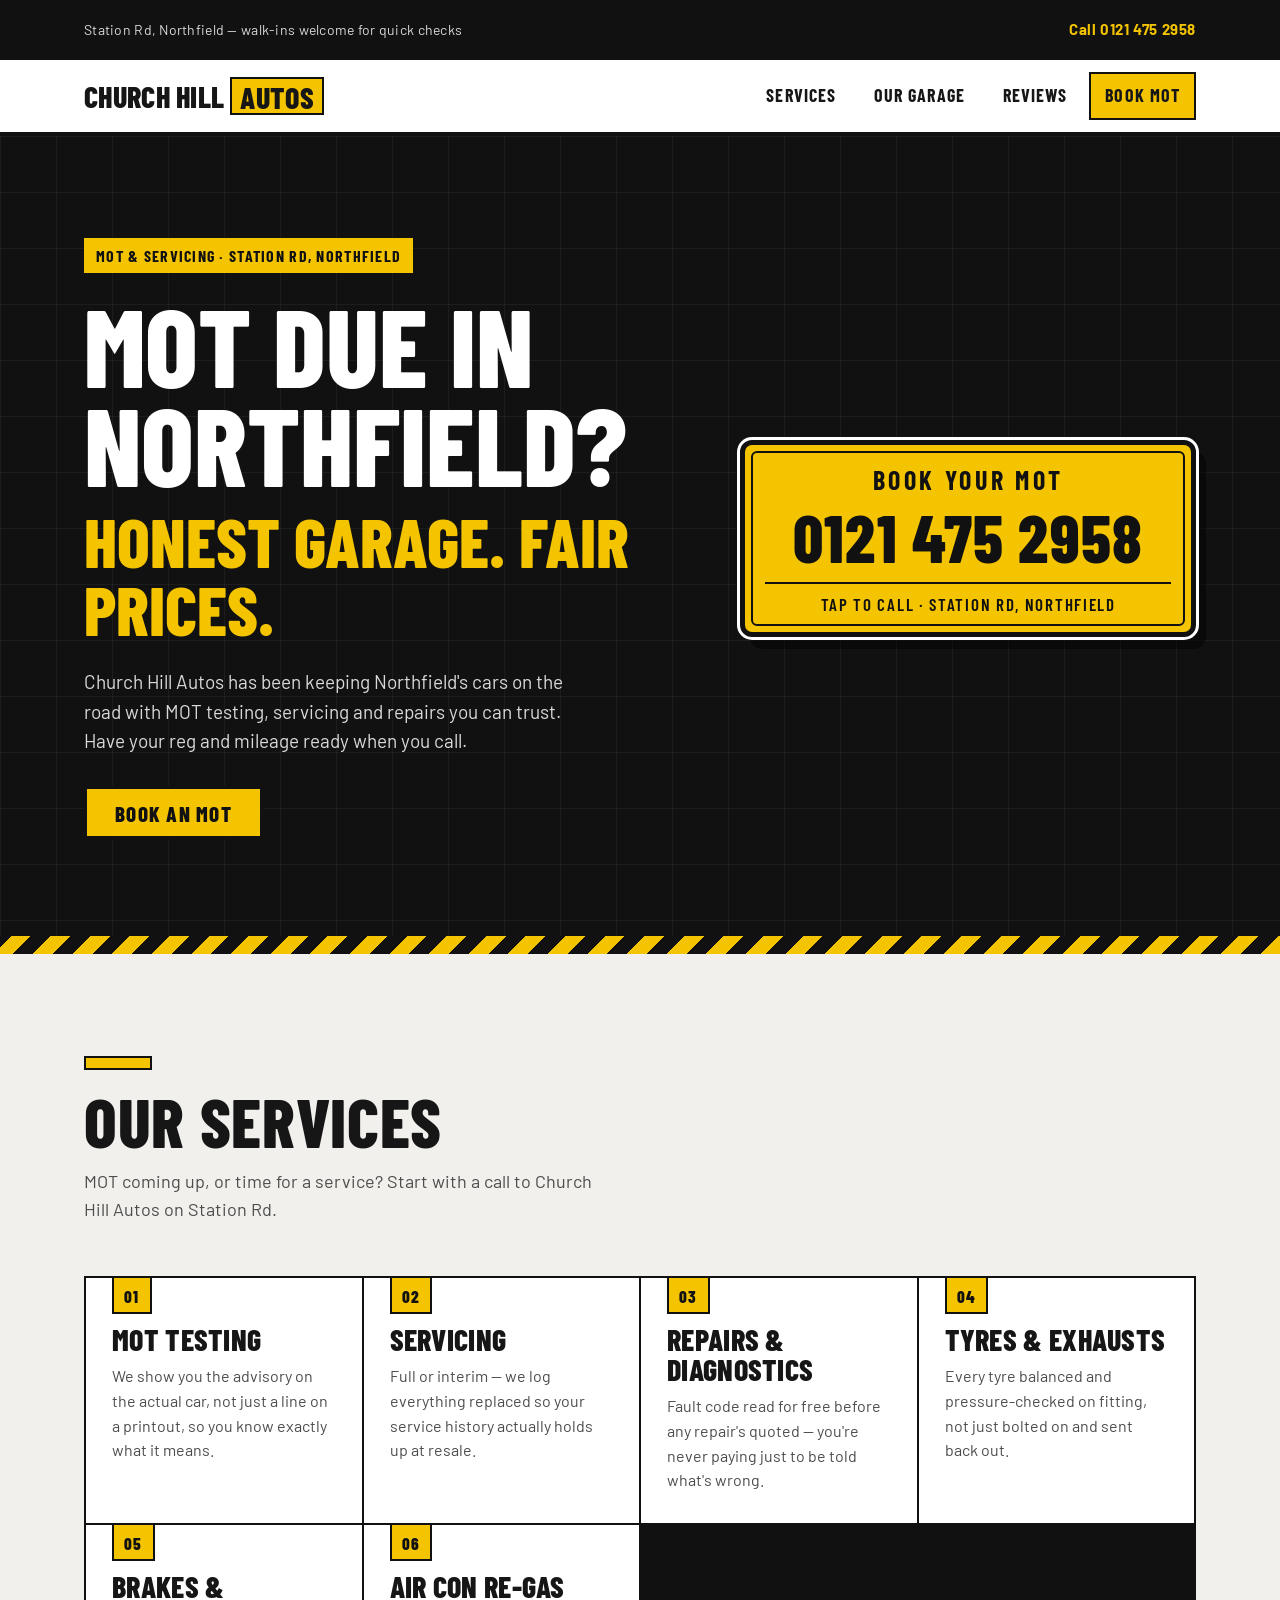
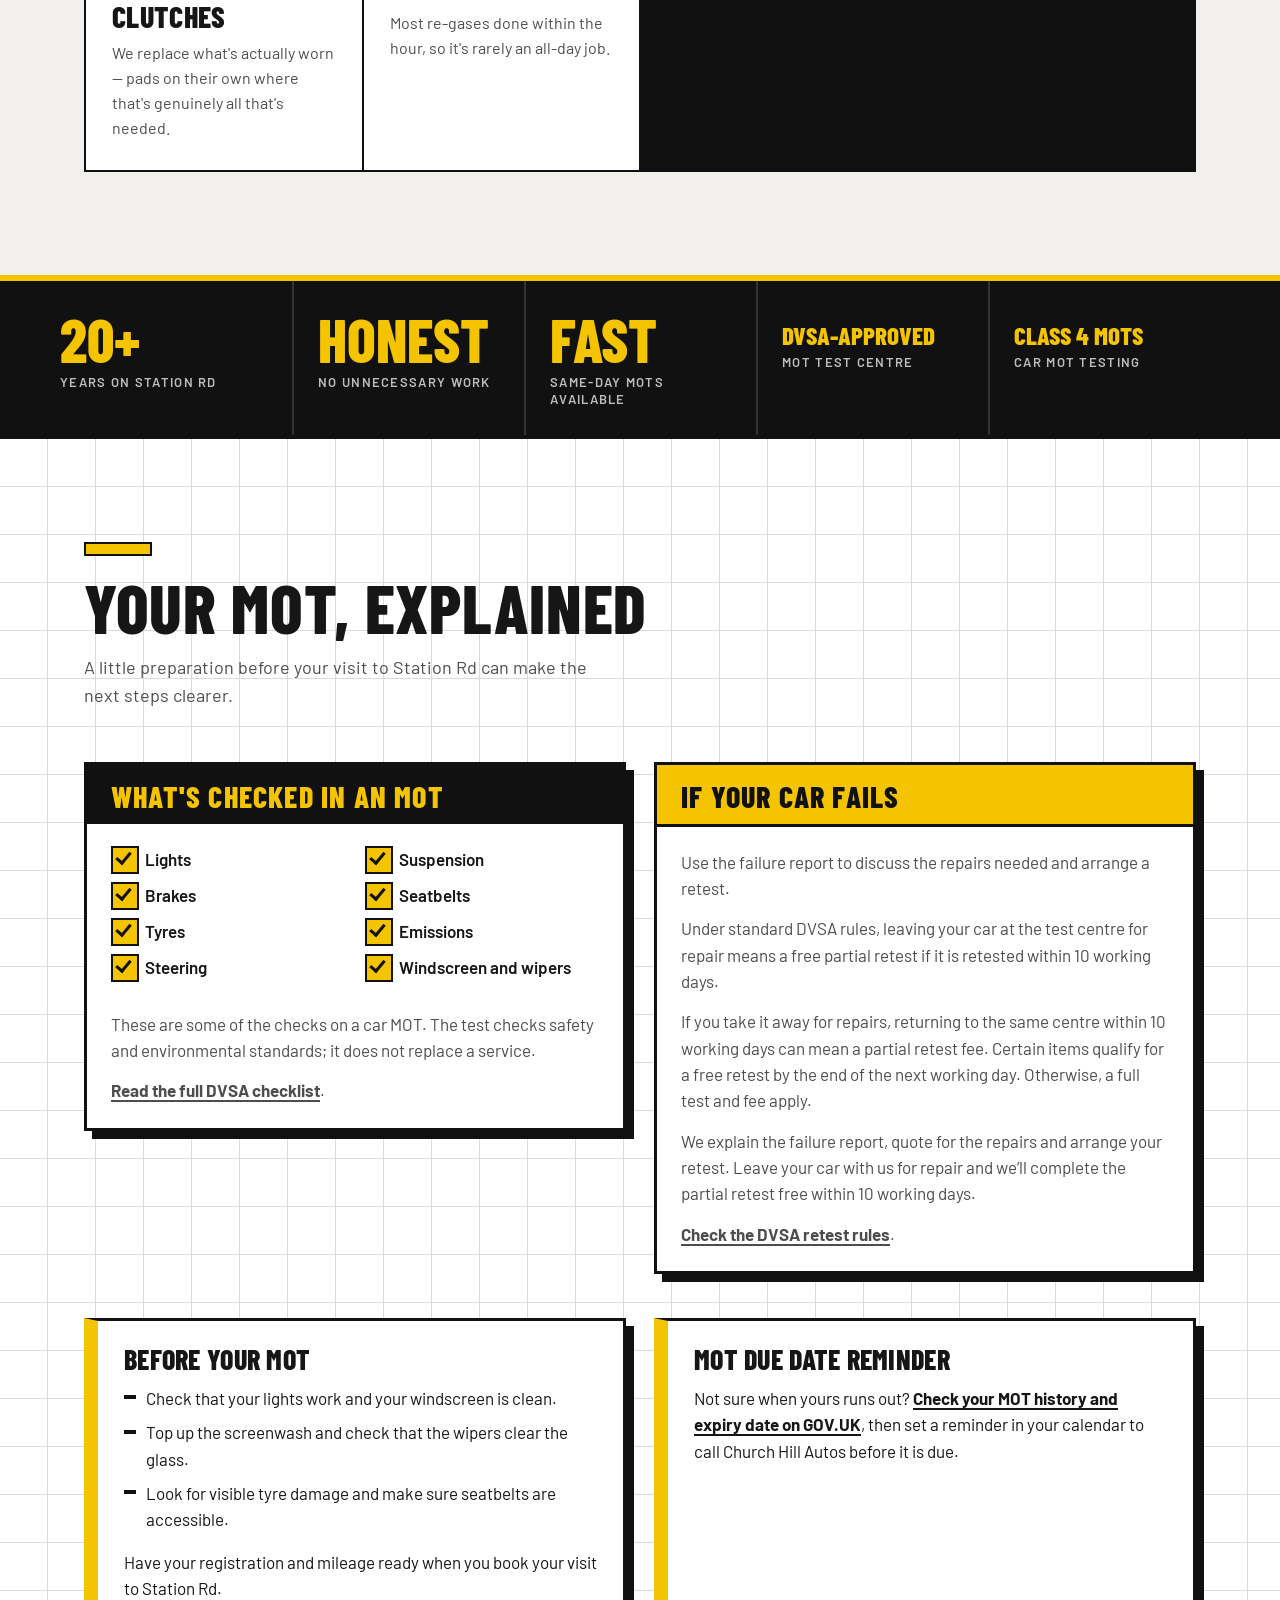
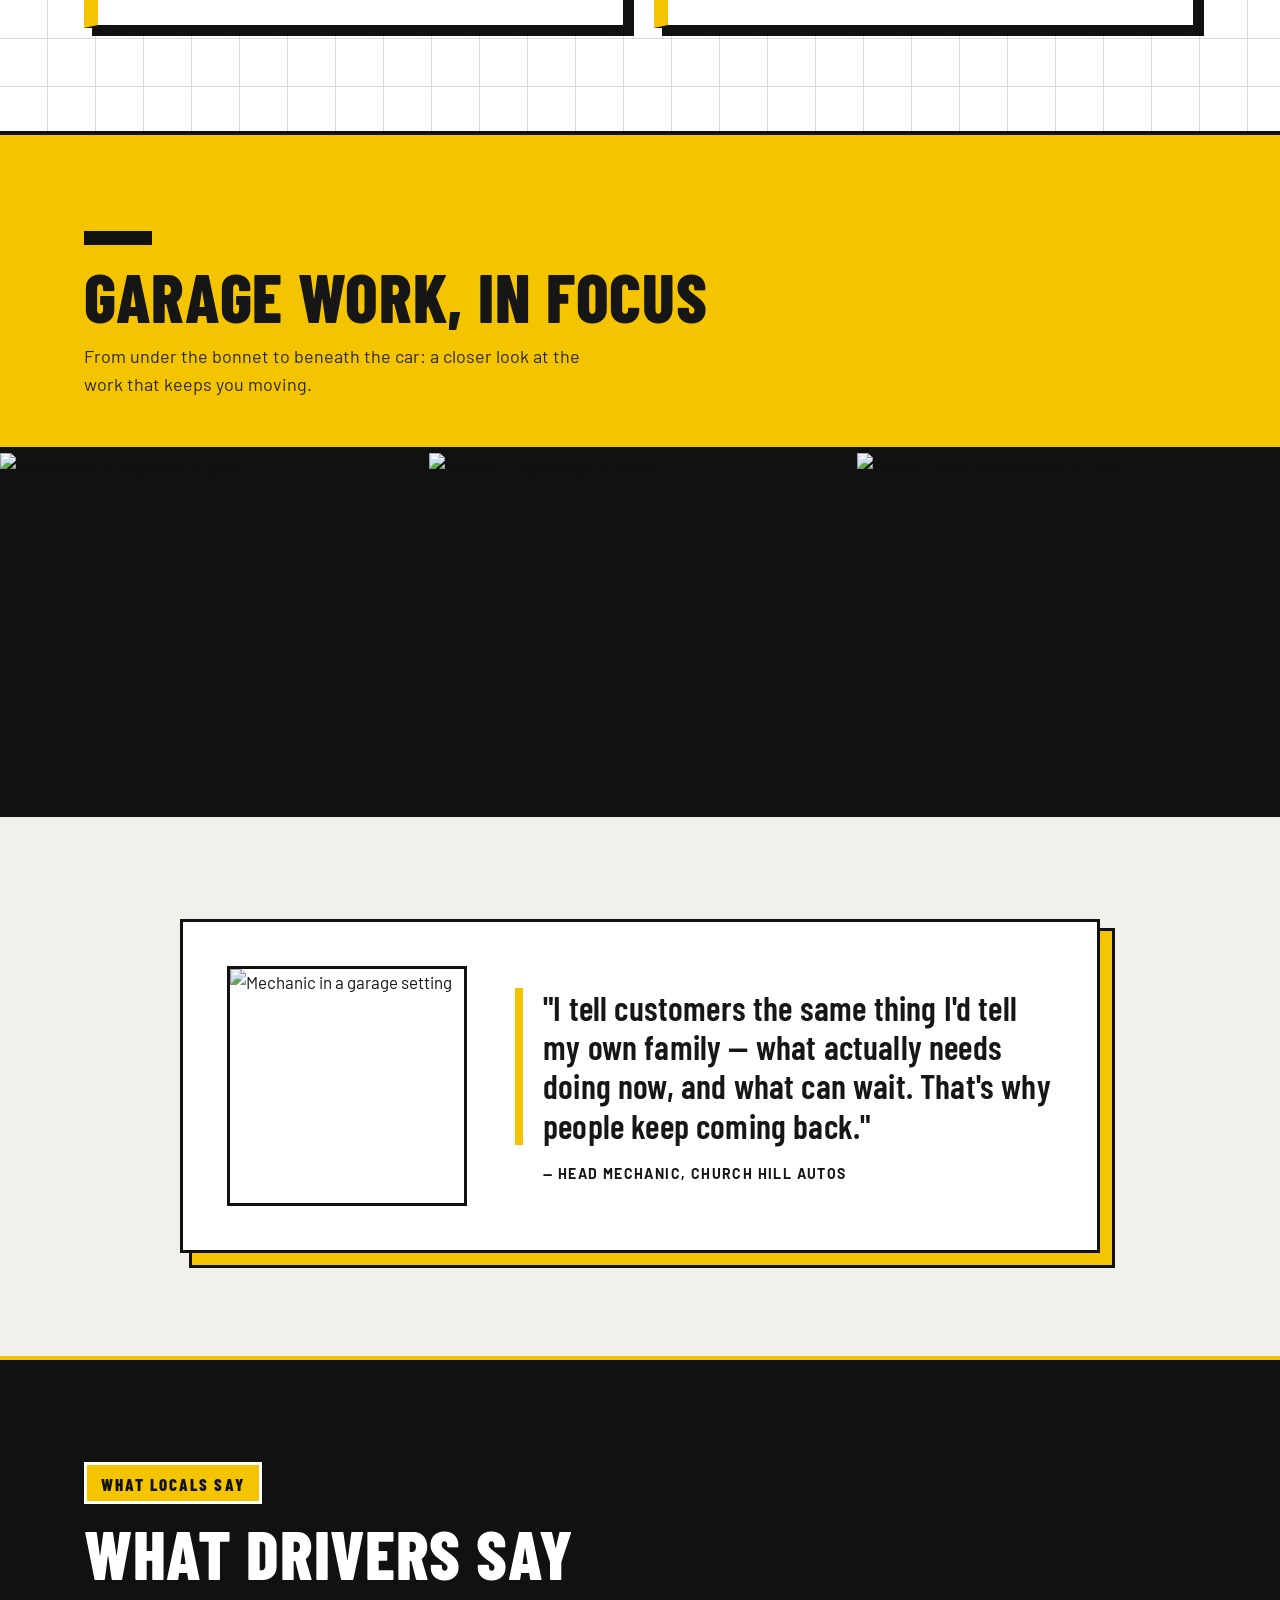
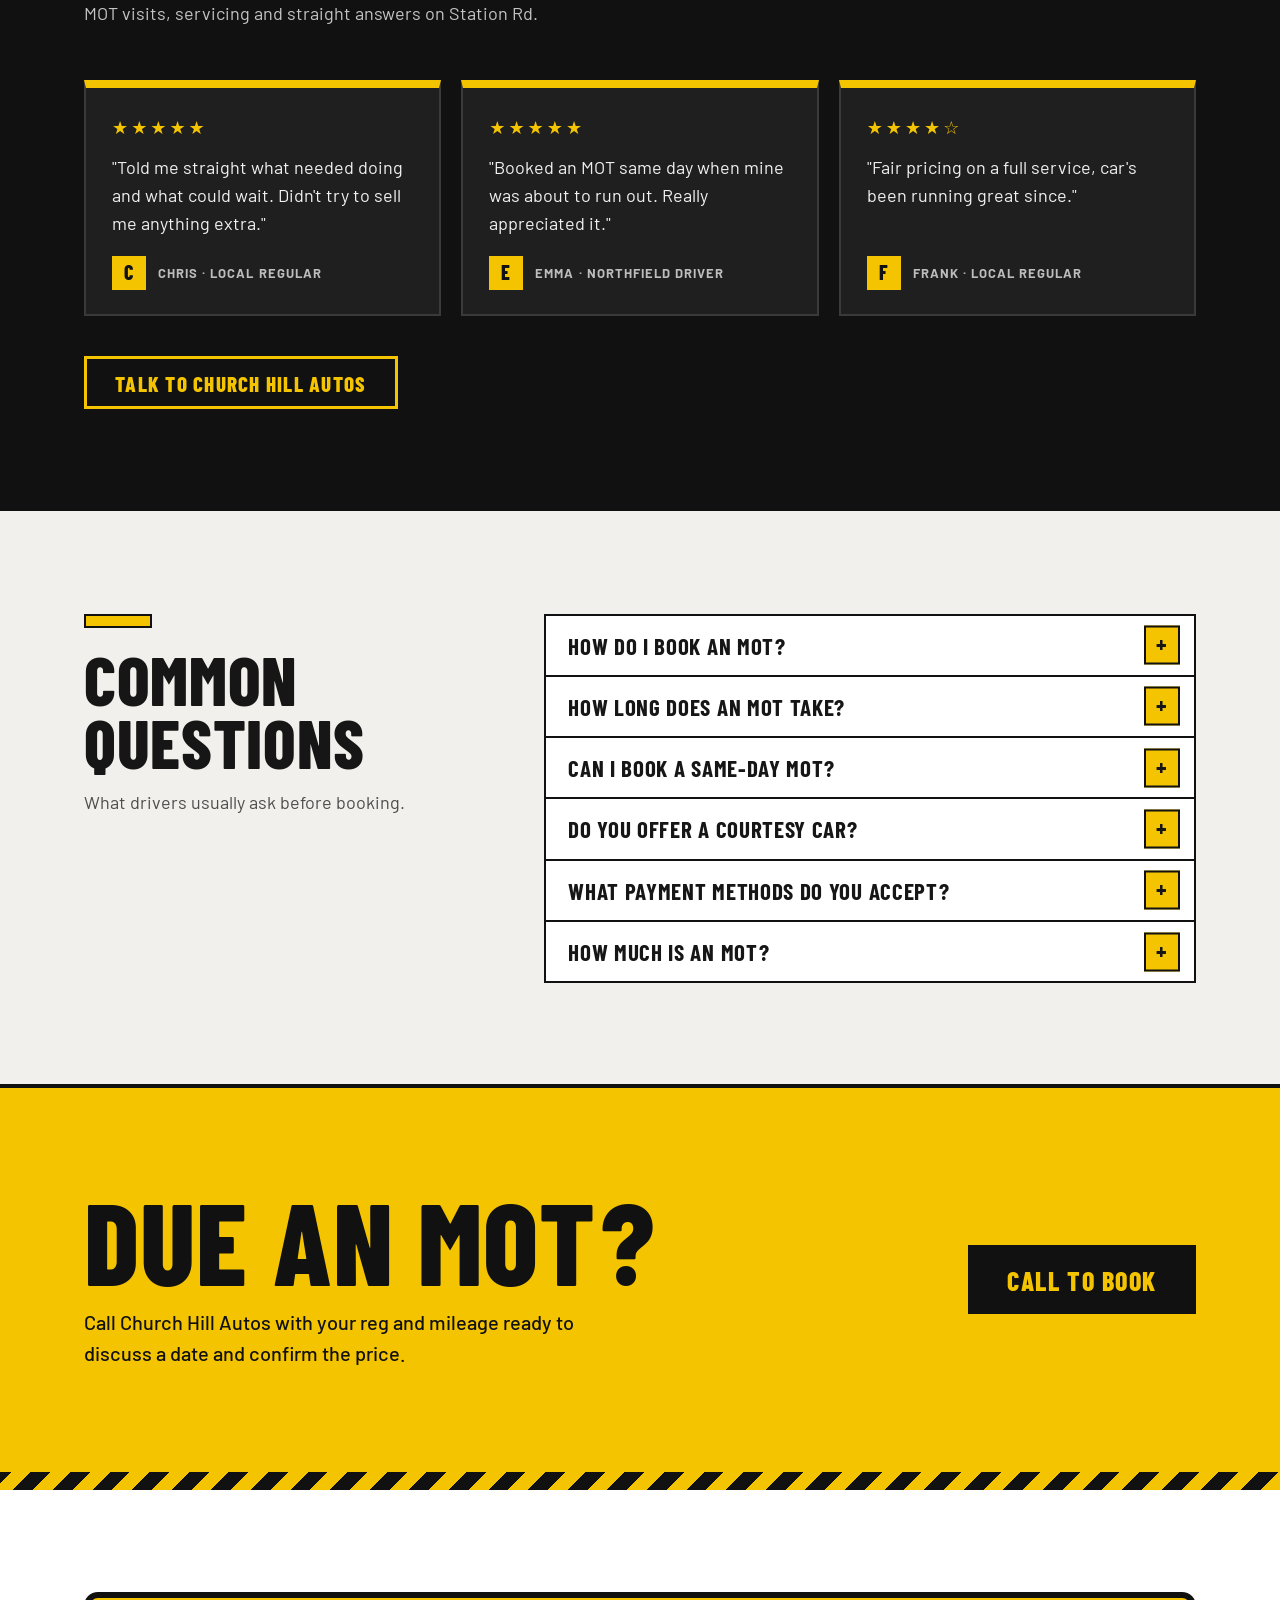
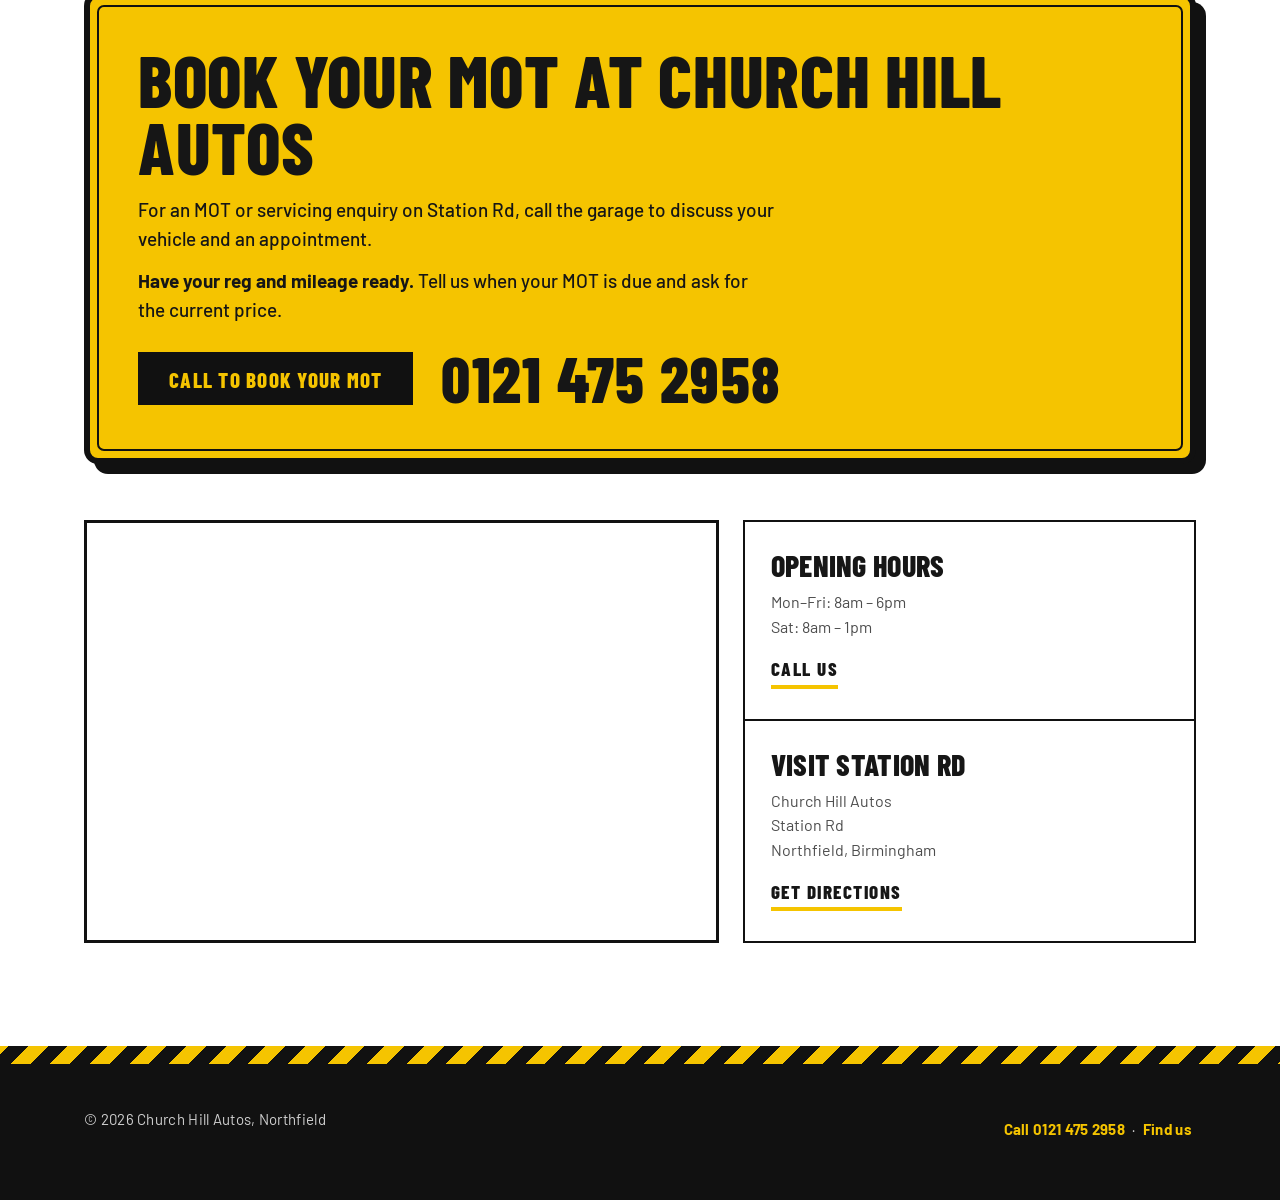
==== index.html @ 75681dcf "Merge task D" ====
<!DOCTYPE html>
<html lang="en-GB">
<head>
<meta charset="UTF-8" />
<meta name="viewport" content="width=device-width, initial-scale=1" />
<title>MOT &amp; Servicing, Northfield, Birmingham | Church Hill Autos</title>
<meta name="description" content="Church Hill Autos is an MOT, servicing and repairs garage on Station Rd, Northfield, Birmingham. Call 0121 475 2958 to book your MOT." />
<link rel="canonical" href="https://desolatemartial553.github.io/church-hill-autos/" />
<meta property="og:type" content="website" />
<meta property="og:title" content="MOT &amp; Servicing, Northfield, Birmingham | Church Hill Autos" />
<meta property="og:description" content="Church Hill Autos is an MOT, servicing and repairs garage on Station Rd, Northfield, Birmingham. Call 0121 475 2958 to book your MOT." />
<meta property="og:url" content="https://desolatemartial553.github.io/church-hill-autos/" />
<meta property="og:image" content="https://images.pexels.com/photos/8985667/pexels-photo-8985667.jpeg?auto=compress&cs=tinysrgb&w=1200" />
<meta property="og:locale" content="en_GB" />
<meta property="og:site_name" content="Church Hill Autos" />
<meta name="twitter:card" content="summary_large_image" />
<meta name="twitter:title" content="MOT &amp; Servicing, Northfield, Birmingham | Church Hill Autos" />
<meta name="twitter:description" content="Church Hill Autos is an MOT, servicing and repairs garage on Station Rd, Northfield, Birmingham. Call 0121 475 2958 to book your MOT." />
<meta name="twitter:image" content="https://images.pexels.com/photos/8985667/pexels-photo-8985667.jpeg?auto=compress&cs=tinysrgb&w=1200" />
<meta name="theme-color" content="#F5C400" />
<link rel="icon" href="data:image/svg+xml,%3Csvg xmlns='http://www.w3.org/2000/svg' viewBox='0 0 64 64'%3E%3Crect width='64' height='64' rx='12' fill='%23111111'/%3E%3Ctext x='32' y='45' font-family='Arial,sans-serif' font-size='34' font-weight='700' text-anchor='middle' fill='%23F5C400'%3ECH%3C/text%3E%3C/svg%3E" />
<script type="application/ld+json">
{
  "@context": "https://schema.org",
  "@type": "AutoRepair",
  "name": "Church Hill Autos",
  "url": "https://desolatemartial553.github.io/church-hill-autos/",
  "image": "https://images.pexels.com/photos/8985667/pexels-photo-8985667.jpeg?auto=compress&cs=tinysrgb&w=1200",
  "telephone": "+441214752958",
  "address": {
    "@type": "PostalAddress",
    "streetAddress": "Station Rd",
    "addressLocality": "Northfield, Birmingham",
    "addressRegion": "West Midlands",
    "addressCountry": "GB"
  },
  "areaServed": [
    {
      "@type": "City",
      "name": "Birmingham"
    },
    {
      "@type": "Place",
      "name": "Northfield"
    }
  ]
}
</script>
<link rel="preconnect" href="https://fonts.googleapis.com" />
<link rel="preconnect" href="https://fonts.gstatic.com" crossorigin />
<link href="https://fonts.googleapis.com/css2?family=Barlow+Condensed:wght@500;600;700;800&family=Barlow:wght@400;500;600;700&display=swap" rel="stylesheet" />
<style>
  :root{
    --yellow:#F5C400; --yellow-dk:#d9ad00; --black:#111111; --ink:#161616; --muted:#4d4d4d;
    --bg:#f1f0ec; --card:#ffffff; --line:#161616; --soft:#dcdad3;
    --hazard:repeating-linear-gradient(-45deg,#F5C400 0 14px,#111 14px 28px);
      --head-font:'Barlow Condensed','Arial Narrow',sans-serif;
  }
  *{box-sizing:border-box; margin:0; padding:0;}
  html{-webkit-text-size-adjust:100%;}
  section[id], main{scroll-margin-top:var(--header-h,84px);}
  .skip-link{position:absolute; left:12px; top:-100px; z-index:100; background:var(--yellow); color:var(--black); border:3px solid var(--black); padding:12px 18px; font-family:var(--head-font); font-weight:800; font-size:20px; letter-spacing:.06em; text-transform:uppercase; text-decoration:none;}
  .skip-link:focus{top:12px;}
  [tabindex="-1"]:focus{outline:none;}
  body{font-family:'Barlow',system-ui,sans-serif; font-size:17px; background:var(--bg); color:var(--ink); line-height:1.55; overflow-x:clip;}
  h1,h2,h3{font-family:var(--head-font); text-transform:uppercase; letter-spacing:.01em; font-weight:800; line-height:1;}
  .wrap{max-width:1160px; margin:0 auto; padding:0 24px;}
  a{color:inherit;}
  img{display:block; max-width:100%;}
  .js .reveal{opacity:0; transform:translateY(28px); transition:opacity .7s ease, transform .7s ease;}
  .js .reveal.in{opacity:1; transform:none;}

  /* top bar + header */
  .topbar{background:var(--black); color:#d8d8d8; font-size:14px; letter-spacing:.02em;}
  .topbar__inner{display:flex; justify-content:space-between; align-items:center; padding:8px 24px; flex-wrap:wrap; gap:4px 16px;}
  .topbar a{display:inline-flex; align-items:center; min-height:44px; color:var(--yellow); font-weight:700; text-decoration:none; font-size:15px; letter-spacing:.04em;}
  header{position:sticky; top:0; background:#fff; border-bottom:4px solid var(--black); z-index:30; transition:box-shadow .3s;}
  header.scrolled{box-shadow:0 8px 24px rgba(0,0,0,.18);}
  .header__inner{display:flex; align-items:center; justify-content:space-between; padding:12px 24px; position:relative;}
  .brand{font-size:30px; font-weight:800; text-decoration:none; text-transform:uppercase; font-family:var(--head-font); line-height:1; letter-spacing:.01em; display:flex; align-items:center; gap:6px;}
  .brand span{background:var(--yellow); border:2px solid var(--black); padding:3px 8px 1px;}
  nav ul{list-style:none; display:flex; gap:6px;}
  nav a{text-decoration:none; font-family:var(--head-font); font-weight:700; text-transform:uppercase; letter-spacing:.06em; font-size:18px; padding:8px 14px; display:inline-block; border:2px solid transparent;}
  nav a:hover{border-color:var(--black);}
  nav li:last-child a{background:var(--yellow); border-color:var(--black);}
  nav li:last-child a:hover{background:var(--black); color:var(--yellow);}
  .burger{display:none; flex-direction:column; justify-content:center; align-items:center; gap:5px; background:var(--yellow); border:2px solid var(--black); cursor:pointer; padding:10px 9px; min-width:48px; min-height:48px;}
  .burger span{width:24px; height:3px; background:var(--black); display:block;}
  .mobile-menu{display:none; position:absolute; top:100%; left:0; right:0; background:#fff; border-bottom:4px solid var(--black); flex-direction:column; padding:4px 24px 12px;}
  .mobile-menu.open{display:flex;}
  .mobile-menu a{padding:14px 0; min-height:48px; text-decoration:none; font-family:var(--head-font); font-weight:700; font-size:22px; text-transform:uppercase; letter-spacing:.05em; border-bottom:2px solid var(--soft);}
  .mobile-menu a:last-child{border-bottom:0;}

  /* buttons */
  .btn{display:inline-flex; align-items:center; justify-content:center; padding:14px 28px 12px; border:3px solid var(--black); border-radius:0; font-family:var(--head-font); font-weight:800; text-decoration:none; font-size:21px; line-height:1; letter-spacing:.06em; text-transform:uppercase; cursor:pointer; transition:background .2s, color .2s, transform .2s;}
  .btn:hover{transform:translate(-2px,-2px); box-shadow:4px 4px 0 var(--black);}
  .btn--accent{background:var(--yellow); color:var(--black);}
  .btn--accent:hover{background:#fff;}
  .btn--outline{background:transparent; color:#fff; border-color:#fff;}
  .btn--outline:hover{background:#fff; color:var(--black); box-shadow:4px 4px 0 var(--yellow);}

  /* hero */
  .hero{position:relative; padding:0; color:#fff; overflow:hidden; background:var(--black);}
  .hero::before{content:"";position:absolute; inset:0; background:url('https://images.pexels.com/photos/8985667/pexels-photo-8985667.jpeg?auto=compress&cs=tinysrgb&w=1920') center/cover; filter:grayscale(1) contrast(1.1);}
  .hero::after{content:"";position:absolute; inset:0; background:
      linear-gradient(rgba(255,255,255,.05) 1px,transparent 1px) 0 0/56px 56px,
      linear-gradient(90deg,rgba(255,255,255,.05) 1px,transparent 1px) 0 0/56px 56px,
      linear-gradient(100deg,rgba(17,17,17,.96) 35%,rgba(17,17,17,.78) 100%);}
  .hero__inner{position:relative; z-index:2; max-width:1160px; margin:0 auto; padding:clamp(48px,8vw,104px) 24px clamp(64px,9vw,120px); display:grid; grid-template-columns:minmax(0,1.3fr) minmax(0,1fr); gap:clamp(32px,5vw,64px); align-items:center;}
  .hero__tag{display:inline-block; background:var(--yellow); color:var(--black); font-family:var(--head-font); font-weight:700; font-size:16px; letter-spacing:.08em; padding:6px 12px 4px; margin-bottom:22px; text-transform:uppercase;}
  .hero h1{font-size:clamp(46px,8.6vw,112px); line-height:.9; margin-bottom:24px; letter-spacing:0;}
  .hero h1 span{color:var(--yellow); display:block; font-size:.62em; line-height:1; margin-top:.2em;}
  .hero p{max-width:500px; margin-bottom:30px; color:#d9d9d9; font-size:19px;}
  .hero__actions{display:flex; gap:16px; flex-wrap:wrap;}
  .plate{display:block; position:relative; text-decoration:none; color:var(--black); background:var(--yellow); border:5px solid var(--black); border-radius:12px; padding:22px 20px 18px; text-align:center; box-shadow:0 0 0 3px #fff, 10px 12px 0 rgba(0,0,0,.45); transition:transform .2s;}
  .plate:hover{transform:translate(-3px,-3px);}
  .plate::before{content:""; position:absolute; inset:6px; border:2px solid var(--black); border-radius:6px; pointer-events:none;}
  .plate__label{display:block; font-family:var(--head-font); font-weight:700; font-size:clamp(18px,4.6vw,26px); letter-spacing:.14em; text-transform:uppercase; line-height:1;}
  .plate__num{display:block; font-family:var(--head-font); font-weight:800; font-size:clamp(34px,11vw,64px); line-height:1; letter-spacing:.02em; white-space:nowrap; margin:10px 0 12px;}
  .plate__sub{display:block; font-family:var(--head-font); font-weight:600; font-size:clamp(14px,3.8vw,17px); letter-spacing:.1em; text-transform:uppercase; border-top:2px solid var(--black); padding-top:10px; line-height:1.2;}
  .hazard{position:absolute; left:0; right:0; bottom:0; height:18px; background:var(--hazard); z-index:3;}

  /* sections */
  section{padding:clamp(56px,8vw,104px) 0;}
  .section__head{max-width:640px; margin:0 0 clamp(32px,5vw,52px); text-align:left;}
  .section__head::before{content:""; display:block; width:64px; height:10px; background:var(--yellow); border:2px solid var(--black); margin-bottom:20px;}
  .section__head h2{font-size:clamp(38px,6vw,68px); line-height:.94; margin-bottom:14px;}
  .section__head p{color:var(--muted); font-size:18px; max-width:520px;}
  .grid{display:grid; grid-template-columns:repeat(auto-fit,minmax(240px,1fr)); gap:2px; background:var(--black); border:2px solid var(--black);}
  .card{background:var(--card); padding:28px 26px 30px; text-align:left; position:relative; transition:background .2s;}
  .card:hover{background:#fffbe6;}
  .card h3{font-size:30px; margin-bottom:10px; line-height:1;}
  .card p{color:var(--muted); font-size:16px;}
  .services{counter-reset:svc;}
  .services .card{padding-top:34px;}
  .services .card::before{counter-increment:svc; content:"0" counter(svc); position:absolute; top:0; left:26px; background:var(--yellow); color:var(--black); font-family:var(--head-font); font-weight:800; font-size:17px; letter-spacing:.08em; padding:5px 10px 3px; border:2px solid var(--black); border-top:0;}
  .services .card h3{margin-top:12px;}

  /* proof strip */
  .strip{background:var(--black); color:#fff; padding:0; border-top:6px solid var(--yellow);}
  .strip .grid{background:transparent; border:0; display:grid; grid-template-columns:repeat(5,1fr); gap:0; text-align:left; padding:0;}
  .strip .grid > div{padding:30px 24px 28px; border-left:2px solid #333;}
  .strip .grid > div:first-child{border-left:0; padding-left:0;}
  .strip .metric{display:block; font-family:var(--head-font); text-transform:uppercase; font-weight:800; font-size:clamp(42px,5vw,60px); color:var(--yellow); line-height:.95; margin-bottom:6px;}
  .strip p{color:#bdbdbd; font-size:13px; font-weight:600; text-transform:uppercase; letter-spacing:.1em; line-height:1.3;}
  .strip .metric.trust-label{font-size:25px; line-height:1; padding-top:12px; padding-bottom:0;}

  /* gallery */
  .work-sec{padding:0; background:var(--yellow); border-top:4px solid var(--black);}
  .work-sec .work-head{padding:clamp(56px,8vw,96px) 24px clamp(32px,5vw,48px);}
  .work-sec .section__head{margin-bottom:0;}
  .work-sec .section__head p{color:#2a2a2a;}
  .work-sec .section__head::before{background:var(--black);}
  .band{display:grid; grid-template-columns:repeat(3,1fr); gap:6px; background:var(--black); border-top:6px solid var(--black); border-bottom:6px solid var(--black);}
  .band img{width:100%; height:clamp(220px,28vw,360px); object-fit:cover; filter:contrast(1.05) saturate(.9);}

  /* owner */
  .owner{display:grid; grid-template-columns:240px 1fr; gap:clamp(24px,4vw,48px); align-items:center; background:var(--card); border:3px solid var(--black); border-radius:0; padding:clamp(24px,4vw,44px); max-width:920px; margin:0 auto; box-shadow:12px 12px 0 var(--yellow), 12px 12px 0 3px var(--black);}
  .owner img{aspect-ratio:1; object-fit:cover; width:100%; border:3px solid var(--black); filter:grayscale(.15);}
  .owner blockquote{font-family:var(--head-font); font-weight:600; font-size:clamp(24px,3.2vw,34px); line-height:1.15; margin-bottom:18px; letter-spacing:.005em; border-left:8px solid var(--yellow); padding-left:20px;}
  .owner .who{font-weight:700; font-size:14px; letter-spacing:.1em; text-transform:uppercase; padding-left:28px;}

  /* reviews */
  .reviews{background:var(--black); color:#fff; border-top:4px solid var(--yellow);}
  .reviews .section__head p{color:#c4c4c4;}
  .rating-badge{display:inline-block; background:var(--yellow); color:var(--black); border:3px solid #fff; padding:6px 14px 4px; font-family:var(--head-font); font-weight:800; font-size:17px; letter-spacing:.12em; text-transform:uppercase; margin-bottom:18px;}
  .reviews .section__head::before{display:none;}
  .review-grid{display:grid; grid-template-columns:repeat(auto-fit,minmax(260px,1fr)); gap:20px;}
  .review{background:#1f1f1f; border:2px solid #3a3a3a; border-top:8px solid var(--yellow); padding:26px 26px 24px; display:flex; flex-direction:column; transition:border-color .25s, transform .25s;}
  .review:hover{border-color:var(--yellow); transform:translateY(-3px);}
  .stars{color:var(--yellow); letter-spacing:3px; margin-bottom:12px; font-size:18px;}
  .review p{font-size:18px; margin-bottom:18px; color:#f0f0f0; flex:1;}
  .review .who{display:flex; align-items:center; gap:12px; font-weight:700; font-size:13px; color:#bdbdbd; text-transform:uppercase; letter-spacing:.08em;}
  .avatar{width:34px; height:34px; background:var(--yellow); color:var(--black); display:flex; align-items:center; justify-content:center; font-family:var(--head-font); font-size:20px; font-weight:800; flex:none;}
  .reviews__cta{margin-top:40px;}
  .reviews .btn--outline{border-color:var(--yellow); color:var(--yellow);}
  .reviews .btn--outline:hover{background:var(--yellow); color:var(--black); box-shadow:4px 4px 0 #fff;}

  /* FAQ */
  .faq-sec{background:var(--bg);}
  .split{display:grid; grid-template-columns:minmax(0,1fr) minmax(0,1.7fr); gap:clamp(32px,6vw,80px); align-items:start;}
  .split .section__head{position:sticky; top:110px; margin-bottom:0;}
  .faq{max-width:none; margin:0;}
  .faq details{background:var(--card); border:2px solid var(--black); border-radius:0; padding:0; margin-bottom:-2px;}
  .faq summary{cursor:pointer; min-height:44px; font-weight:700; list-style:none; font-family:var(--head-font); text-transform:uppercase; letter-spacing:.03em; font-size:23px; line-height:1.1; padding:18px 64px 16px 22px; position:relative;}
  .faq summary::-webkit-details-marker{display:none;}
  .faq summary::after{content:"+"; position:absolute; right:14px; top:50%; transform:translateY(-50%); width:32px; height:32px; background:var(--yellow); border:2px solid var(--black); display:flex; align-items:center; justify-content:center; font-size:24px; line-height:1; padding-bottom:3px;}
  .faq details[open] summary{background:#fffbe6;}
  .faq details[open] summary::after{content:"–"; background:var(--black); color:var(--yellow);}
  .faq p{padding:6px 22px 22px; color:var(--muted); font-size:17px; background:#fffbe6;}
  a:focus-visible, button:focus-visible, summary:focus-visible, .btn:focus-visible{outline:3px solid var(--black); outline-offset:3px;}
  .topbar a:focus-visible, .hero a:focus-visible, .strip a:focus-visible, .reviews a:focus-visible, footer a:focus-visible, .sticky-cta a:focus-visible{outline-color:var(--yellow);}
  .plate:focus-visible{outline-offset:5px;}

  /* call band */
  .cta-band{background:var(--yellow); color:var(--black); text-align:left; border-top:4px solid var(--black); position:relative; padding-bottom:calc(clamp(56px,8vw,104px) + 18px);}
  .cta-band .wrap{display:flex; flex-wrap:wrap; align-items:center; justify-content:space-between; gap:24px 48px;}
  .cta-band .cta-copy{flex:1 1 420px;}
  .cta-band h2{font-size:clamp(48px,9vw,120px); line-height:.88; margin-bottom:16px;}
  .cta-band p{font-size:20px; max-width:540px; font-weight:500;}
  .cta-band .btn{background:var(--black); color:var(--yellow); font-size:26px; padding:20px 36px 17px;}
  .cta-band .btn:hover{background:#fff; color:var(--black);}
  .cta-band::after{content:""; position:absolute; left:0; right:0; bottom:0; height:18px; background:var(--hazard);}

  /* contact */
  .contact-sec{background:#fff;}
  .booking{max-width:none; margin:0 0 clamp(32px,5vw,56px); padding:clamp(28px,4vw,48px); border:6px solid var(--black); border-radius:14px; background:var(--yellow); position:relative; box-shadow:10px 10px 0 var(--black);}
  .booking::before{content:""; position:absolute; inset:7px; border:2px solid var(--black); border-radius:7px; pointer-events:none;}
  .booking h2{font-size:clamp(36px,6vw,72px); margin-bottom:16px; line-height:.92; position:relative;}
  .booking p{margin-bottom:12px; font-size:19px; max-width:640px; position:relative; font-weight:500;}
  .booking__phone{font-family:var(--head-font); font-size:clamp(36px,10vw,64px); font-weight:800; line-height:1; text-decoration:none; letter-spacing:.02em; white-space:nowrap;}
  .booking__actions{display:flex; flex-wrap:wrap; gap:16px 28px; align-items:center; margin-top:22px; position:relative;}
  .booking .btn--accent{background:var(--black); color:var(--yellow);}
  .booking .btn--accent:hover{background:#fff; color:var(--black); box-shadow:4px 4px 0 var(--black);}
  .map-contact{display:grid; grid-template-columns:1.4fr 1fr; gap:24px; max-width:1160px; margin:0 auto; padding:0 24px;}
  .map-contact iframe{width:100%; height:100%; min-height:320px; border:3px solid var(--black); border-radius:0; display:block;}
  .map-contact .grid{align-content:start;}
  .contact-link{display:inline-block; margin-top:14px; font-family:var(--head-font); font-weight:800; font-size:19px; letter-spacing:.08em; text-transform:uppercase; text-decoration:none; border-bottom:4px solid var(--yellow); padding-bottom:1px;}
  .contact-link:hover{background:var(--yellow);}

  footer{background:var(--black); color:#cfcfcf; padding:44px 24px 48px; text-align:left; font-size:15px; border-top:18px solid transparent; border-image:var(--hazard) 18 0 0 / 18px 0 0 0 stretch; letter-spacing:.02em;}
  footer .wrap{display:flex; flex-wrap:wrap; justify-content:space-between; gap:8px 32px;}
  footer a{color:var(--yellow); text-decoration:none; font-weight:700;}
  footer a:hover{text-decoration:underline;}
  footer a{display:inline-flex; align-items:center; min-height:44px; padding:0 4px;}
  .sticky-cta{position:fixed; bottom:0; left:0; right:0; background:var(--black); border-top:4px solid var(--yellow); padding:10px 16px; display:none; justify-content:center; gap:10px; z-index:40;}
  .sticky-cta a{flex:1; max-width:280px; min-height:48px; padding:13px 10px 11px; font-size:19px;}
  .sticky-cta .btn--accent{border-color:var(--yellow);}

  /* MOT guidance */
  .mot-guide{background-color:#fff; background-image:linear-gradient(var(--soft) 1px,transparent 1px),linear-gradient(90deg,var(--soft) 1px,transparent 1px); background-size:48px 48px; background-position:-1px -1px; border-top:4px solid var(--black);}
  .mot-guide__grid{display:grid; grid-template-columns:1fr 1fr; gap:28px; align-items:start;}
  .mot-panel{padding:0 0 24px; border:3px solid var(--black); border-radius:0; background:var(--card); box-shadow:8px 8px 0 var(--black);}
  .mot-panel h3{font-size:30px; background:var(--black); color:var(--yellow); padding:16px 24px 13px; letter-spacing:.04em; margin:0 0 22px;}
  .mot-panel--alt h3{background:var(--yellow); color:var(--black); border-bottom:3px solid var(--black);}
  .mot-panel > :not(h3){margin-left:24px; margin-right:24px;}
  .mot-panel p{color:var(--muted);}
  .mot-panel p + p{margin-top:14px;}
  .mot-panel a{font-weight:700; text-decoration-thickness:2px; text-underline-offset:3px;}
  .mot-checks{list-style:none; columns:2; column-gap:20px; margin-bottom:20px;}
  .mot-checks li{break-inside:avoid; margin-bottom:12px; position:relative; padding-left:34px; font-weight:600; line-height:1.25; padding-top:3px;}
  .mot-checks li::before{content:""; position:absolute; left:0; top:0; width:24px; height:24px; background:var(--yellow); border:2px solid var(--black);}
  .mot-checks li::after{content:""; position:absolute; left:8px; top:3px; width:6px; height:12px; border:solid var(--black); border-width:0 3px 3px 0; transform:rotate(40deg);}
  .mot-tips{display:grid; grid-template-columns:1fr 1fr; gap:28px; margin-top:44px;}
  .mot-tip{border:3px solid var(--black); border-left:14px solid var(--yellow); padding:24px 26px; background:var(--card); box-shadow:8px 8px 0 var(--black), inset -3px 0 0 0 transparent;}
  .mot-tip h3{font-size:28px; margin-bottom:12px;}
  .mot-tip ul{list-style:none; margin-bottom:16px;}
  .mot-tip li{position:relative; padding-left:22px; margin-bottom:8px;}
  .mot-tip li::before{content:""; position:absolute; left:0; top:.6em; width:12px; height:4px; background:var(--black);}
  .mot-tip a{font-weight:700; text-decoration-thickness:2px; text-underline-offset:3px;}

  @media(max-width:1000px){
    .strip .grid{grid-template-columns:repeat(6,1fr);}
    .strip .grid > div{grid-column:span 2; border-left:0; border-top:2px solid #333; padding-left:0;}
    .strip .grid > div:nth-child(-n+3){border-top:0;}
    .strip .grid > div:nth-child(n+4){grid-column:span 3;}
    .strip .grid > div:nth-child(4), .strip .grid > div:nth-child(2), .strip .grid > div:nth-child(3){border-left:0;}
    .strip .grid > div:nth-child(5){border-left:2px solid #333; padding-left:24px;}
    .strip .grid > div:nth-child(2), .strip .grid > div:nth-child(3){border-left:2px solid #333; padding-left:24px;}
  }
  @media(max-width:820px){
    nav{display:none;} .burger{display:flex;}
    .hero__inner{grid-template-columns:1fr;}
    .band{grid-template-columns:1fr;} .band img{height:200px;}
    .owner{grid-template-columns:1fr;}
    .owner img{max-width:200px;}
    .owner .who{padding-left:28px;}
    .split{grid-template-columns:1fr;}
    .split .section__head{position:static; margin-bottom:8px;}
    .map-contact{grid-template-columns:1fr;}
    .mot-guide__grid, .mot-tips{grid-template-columns:1fr;}
    .sticky-cta{display:flex;}
    footer{padding-bottom:100px;}
    .cta-band .wrap{display:block;}
    .cta-band .btn{margin-top:28px;}
  }
  @media(min-width:821px){
    .mobile-menu, .mobile-menu.open{display:none;}
    .plate__num{font-size:clamp(36px,5.2vw,76px);}
  }
  @media(max-width:560px){
    body{font-size:16px;}
    .wrap, .topbar__inner, .header__inner, .hero__inner, .map-contact, .work-sec .work-head{padding-left:18px; padding-right:18px;}
    .mobile-menu{padding-left:18px; padding-right:18px;}
    footer{padding-left:0; padding-right:0;}
    .owner{padding:20px;}
    .owner blockquote{border-left-width:6px; padding-left:14px;}
    .owner .who{padding-left:20px;}
    .sticky-cta{padding:10px 12px; gap:8px;}
    .sticky-cta a{padding:13px 6px 11px; font-size:18px; letter-spacing:.04em; white-space:nowrap;}
    .strip .grid{grid-template-columns:1fr;}
    .strip .grid > div, .strip .grid > div:nth-child(n){grid-column:auto; border-left:0; padding-left:0; border-top:2px solid #333; padding-top:20px; padding-bottom:18px; display:flex; align-items:baseline; flex-wrap:wrap; gap:2px 14px;}
    .strip .grid > div:first-child{border-top:0;}
    .strip .metric{margin-bottom:0; font-size:38px;}
    .strip .metric.trust-label{padding-top:0; font-size:24px;}
    .mot-checks{columns:1;}
    .mot-panel > :not(h3){margin-left:20px; margin-right:20px;}
    .mot-panel h3{padding:14px 20px 11px; font-size:27px;}
    .mot-tip{padding:20px 18px; border-left-width:10px;}
    .owner{box-shadow:8px 8px 0 var(--yellow), 8px 8px 0 3px var(--black);}
    .booking{box-shadow:6px 6px 0 var(--black);}
    .faq summary{font-size:20px; padding:16px 58px 14px 16px;}
    .faq p{padding:6px 16px 20px;}
    .hero__actions .btn{flex:1 1 100%;}
    .booking__actions .btn{flex:1 1 100%;}
    .cta-band .btn{display:flex;}
  }
  @media(prefers-reduced-motion:reduce){
    html{scroll-behavior:auto;}
    *,*::before,*::after{animation:none !important; transition:none !important;}
    .js .reveal{opacity:1; transform:none;}
    .btn:hover, .plate:hover, .review:hover{transform:none;}
  }
</style>
</head>
<body>
<script>document.documentElement.classList.add('js');</script>
<a class="skip-link" href="#main">Skip to content</a>

<div class="topbar">
  <div class="wrap topbar__inner">
    <!-- PLACEHOLDER: confirm walk-ins policy -->
    <p>Station Rd, Northfield — walk-ins welcome for quick checks</p>
    <!-- /PLACEHOLDER -->
    <a href="tel:+441214752958">Call 0121 475 2958</a>
  </div>
</div>

<header id="siteHeader">
  <div class="wrap header__inner">
    <a class="brand" href="#top">Church Hill <span>Autos</span></a>
    <nav aria-label="Main">
      <ul>
        <li><a href="#services">Services</a></li>
        <li><a href="#work">Our Garage</a></li>
        <li><a href="#reviews">Reviews</a></li>
        <li><a href="#contact">Book MOT</a></li>
      </ul>
    </nav>
    <button type="button" class="burger" id="burgerBtn" aria-label="Menu" aria-expanded="false" aria-controls="mobileMenu"><span></span><span></span><span></span></button>
    <div class="mobile-menu" id="mobileMenu">
      <a href="#services">Services</a>
      <a href="#work">Our Garage</a>
      <a href="#reviews">Reviews</a>
      <a href="#contact">Book MOT</a>
    </div>
  </div>
</header>

<main id="main" tabindex="-1">

<section class="hero" id="top">
  <div class="hero__inner">
    <div class="hero__copy">
      <span class="hero__tag">MOT &amp; Servicing · Station Rd, Northfield</span>
      <h1>MOT due in Northfield?<br><span>Honest garage. Fair prices.</span></h1>
      <!-- PLACEHOLDER: confirm trading claims in hero copy -->
      <p>Church Hill Autos has been keeping Northfield's cars on the road with MOT testing, servicing and repairs you can trust. Have your reg and mileage ready when you call.</p>
      <!-- /PLACEHOLDER -->
      <div class="hero__actions">
        <a href="#contact" class="btn btn--accent">Book an MOT</a>
      </div>
    </div>
    <a class="plate" href="tel:+441214752958" aria-label="Book your MOT: call 0121 475 2958">
      <span class="plate__label">Book your MOT</span>
      <span class="plate__num">0121 475 2958</span>
      <span class="plate__sub">Tap to call · Station Rd, Northfield</span>
    </a>
  </div>
  <div class="hazard" aria-hidden="true"></div>
</section>

<section id="services">
  <div class="wrap">
    <div class="section__head reveal">
      <h2>Our Services</h2>
      <p>MOT coming up, or time for a service? Start with a call to Church Hill Autos on Station Rd.</p>
    </div>
    <div class="grid services">
      <!-- PLACEHOLDER: confirm MOT advisory explanation process -->
      <div class="card reveal"><h3>MOT Testing</h3><p>We show you the advisory on the actual car, not just a line on a printout, so you know exactly what it means.</p></div>
      <!-- /PLACEHOLDER -->
      <!-- PLACEHOLDER: confirm full and interim servicing and service records -->
      <div class="card reveal"><h3>Servicing</h3><p>Full or interim — we log everything replaced so your service history actually holds up at resale.</p></div>
      <!-- /PLACEHOLDER -->
      <!-- PLACEHOLDER: confirm repairs, diagnostics and free fault-code reads -->
      <div class="card reveal"><h3>Repairs &amp; Diagnostics</h3><p>Fault code read for free before any repair's quoted — you're never paying just to be told what's wrong.</p></div>
      <!-- /PLACEHOLDER -->
      <!-- PLACEHOLDER: confirm tyre and exhaust services, balancing and pressure checks -->
      <div class="card reveal"><h3>Tyres &amp; Exhausts</h3><p>Every tyre balanced and pressure-checked on fitting, not just bolted on and sent back out.</p></div>
      <!-- /PLACEHOLDER -->
      <!-- PLACEHOLDER: confirm brake and clutch services and repair approach -->
      <div class="card reveal"><h3>Brakes &amp; Clutches</h3><p>We replace what's actually worn — pads on their own where that's genuinely all that's needed.</p></div>
      <!-- /PLACEHOLDER -->
      <!-- PLACEHOLDER: confirm air conditioning services, refrigerants and typical one-hour turnaround -->
      <div class="card reveal"><h3>Air Con Re-Gas</h3><p>Most re-gases done within the hour, so it's rarely an all-day job.</p></div>
      <!-- /PLACEHOLDER -->
    </div>
  </div>
</section>

<section class="strip">
  <div class="wrap grid">
    <!-- PLACEHOLDER: verify 20+ years trading on Station Rd -->
    <div class="reveal"><span class="metric">20+</span><p>Years on Station Rd</p></div>
    <!-- /PLACEHOLDER -->
    <!-- PLACEHOLDER: confirm no-unnecessary-work and same-day MOT claims -->
    <div class="reveal"><span class="metric">Honest</span><p>No Unnecessary Work</p></div>
    <div class="reveal"><span class="metric">Fast</span><p>Same-Day MOTs Available</p></div>
    <!-- /PLACEHOLDER -->
    <!-- PLACEHOLDER: verify DVSA approval before publishing -->
    <div class="reveal"><span class="metric trust-label">DVSA-approved</span><p>MOT test centre</p></div>
    <!-- /PLACEHOLDER -->
    <!-- PLACEHOLDER: confirm Class 4 MOT testing availability -->
    <div class="reveal"><span class="metric trust-label">Class 4 MOTs</span><p>Car MOT testing</p></div>
    <!-- /PLACEHOLDER -->
  </div>
</section>

<section id="mot-guide" class="mot-guide">
  <div class="wrap">
    <div class="section__head reveal">
      <h2>Your MOT, explained</h2>
      <p>A little preparation before your visit to Station Rd can make the next steps clearer.</p>
    </div>
    <div class="mot-guide__grid">
      <div class="mot-panel reveal">
        <h3>What's checked in an MOT</h3>
        <ul class="mot-checks">
          <li>Lights</li><li>Brakes</li><li>Tyres</li><li>Steering</li>
          <li>Suspension</li><li>Seatbelts</li><li>Emissions</li><li>Windscreen and wipers</li>
        </ul>
        <p>These are some of the checks on a car MOT. The test checks safety and environmental standards; it does not replace a service.</p>
        <p><a href="https://www.gov.uk/government/publications/car-parts-checked-at-an-mot/car-parts-checked-at-an-mot">Read the full DVSA checklist</a>.</p>
      </div>
      <div class="mot-panel mot-panel--alt reveal">
        <h3>If your car fails</h3>
        <p>Use the failure report to discuss the repairs needed and arrange a retest.</p>
        <p>Under standard DVSA rules, leaving your car at the test centre for repair means a free partial retest if it is retested within 10 working days.</p>
        <p>If you take it away for repairs, returning to the same centre within 10 working days can mean a partial retest fee. Certain items qualify for a free retest by the end of the next working day. Otherwise, a full test and fee apply.</p>
        <!-- PLACEHOLDER: confirm Church Hill Autos repair arrangements and retest policy -->
        <p>We explain the failure report, quote for the repairs and arrange your retest. Leave your car with us for repair and we’ll complete the partial retest free within 10 working days.</p>
        <!-- /PLACEHOLDER -->
        <p><a href="https://www.gov.uk/getting-an-mot/retests">Check the DVSA retest rules</a>.</p>
      </div>
    </div>
    <div class="mot-tips">
      <div class="mot-tip reveal">
        <h3>Before your MOT</h3>
        <ul>
          <li>Check that your lights work and your windscreen is clean.</li>
          <li>Top up the screenwash and check that the wipers clear the glass.</li>
          <li>Look for visible tyre damage and make sure seatbelts are accessible.</li>
        </ul>
        <p>Have your registration and mileage ready when you book your visit to Station Rd.</p>
      </div>
      <div class="mot-tip reveal">
        <h3>MOT due date reminder</h3>
        <p>Not sure when yours runs out? <a href="https://www.gov.uk/check-mot-history">Check your MOT history and expiry date on GOV.UK</a>, then set a reminder in your calendar to call Church Hill Autos before it is due.</p>
      </div>
    </div>
  </div>
</section>

<section id="work" class="work-sec">
  <div class="wrap work-head">
    <div class="section__head reveal">
      <h2>Garage work, in focus</h2>
      <p>From under the bonnet to beneath the car: a closer look at the work that keeps you moving.</p>
    </div>
  </div>
  <div class="band reveal">
    <img src="https://images.pexels.com/photos/8985452/pexels-photo-8985452.jpeg?auto=compress&cs=tinysrgb&w=800" alt="Mechanic looking at car engine" loading="lazy" />
    <img src="https://images.pexels.com/photos/36044141/pexels-photo-36044141.jpeg?auto=compress&cs=tinysrgb&w=800" alt="Mechanic repairing car brake" loading="lazy" />
    <img src="https://images.pexels.com/photos/8986105/pexels-photo-8986105.jpeg?auto=compress&cs=tinysrgb&w=800" alt="Mechanic working under a vehicle" loading="lazy" />
  </div>
</section>

<section class="owner-sec">
  <div class="wrap">
    <div class="owner reveal">
      <img src="https://images.pexels.com/photos/34011409/pexels-photo-34011409.jpeg?auto=compress&cs=tinysrgb&w=500" alt="Mechanic in a garage setting" loading="lazy" />
      <div>
        <!-- PLACEHOLDER: replace staff quotation and attribution with an approved Church Hill Autos quotation -->
        <blockquote>"I tell customers the same thing I'd tell my own family — what actually needs doing now, and what can wait. That's why people keep coming back."</blockquote>
        <div class="who">— Head Mechanic, Church Hill Autos</div>
        <!-- /PLACEHOLDER -->

      </div>
    </div>
  </div>
</section>

<section id="reviews" class="reviews">
  <div class="wrap">
    <div class="section__head reveal">
      <span class="rating-badge">What locals say</span>
      <h2>What drivers say</h2>
      <p>MOT visits, servicing and straight answers on Station Rd.</p>
    </div>
    <div class="review-grid">
      <!-- PLACEHOLDER: replace with real Google reviews -->
      <div class="review reveal"><div class="stars">★★★★★</div><p>"Told me straight what needed doing and what could wait. Didn't try to sell me anything extra."</p><div class="who"><span class="avatar">C</span> Chris · Local regular</div></div>
      <!-- /PLACEHOLDER -->
      <!-- PLACEHOLDER: replace with real Google reviews -->
      <div class="review reveal"><div class="stars">★★★★★</div><p>"Booked an MOT same day when mine was about to run out. Really appreciated it."</p><div class="who"><span class="avatar">E</span> Emma · Northfield driver</div></div>
      <!-- /PLACEHOLDER -->
      <!-- PLACEHOLDER: replace with real Google reviews -->
      <div class="review reveal"><div class="stars">★★★★☆</div><p>"Fair pricing on a full service, car's been running great since."</p><div class="who"><span class="avatar">F</span> Frank · Local regular</div></div>
      <!-- /PLACEHOLDER -->
    </div>
    <div class="reviews__cta">
      <a class="btn btn--outline" href="tel:+441214752958">Talk to Church Hill Autos</a>
    </div>
  </div>
</section>

<section id="faq" class="faq-sec">
  <div class="wrap split">
    <div class="section__head reveal">
      <h2>Common Questions</h2>
      <p>What drivers usually ask before booking.</p>
    </div>
    <div class="faq reveal">
      <details><summary>How do I book an MOT?</summary><p>Call <a href="tel:+441214752958">0121 475 2958</a> with your reg and mileage ready. We’ll arrange your appointment on Station Rd.</p></details>
      <!-- PLACEHOLDER: confirm typical MOT duration and on-site waiting -->
      <details><summary>How long does an MOT take?</summary><p>Usually 45-60 minutes — you're welcome to wait on-site.</p></details>
      <!-- /PLACEHOLDER -->
      <!-- PLACEHOLDER: confirm same-day MOT availability -->
      <details><summary>Can I book a same-day MOT?</summary><p>Often yes — give us a call and we'll fit you in where we can.</p></details>
      <!-- /PLACEHOLDER -->
      <!-- PLACEHOLDER: confirm courtesy car availability -->
      <details><summary>Do you offer a courtesy car?</summary><p>For longer repairs, ask when booking and we'll see what's available.</p></details>
      <!-- /PLACEHOLDER -->
      <!-- PLACEHOLDER: confirm accepted payment methods -->
      <details><summary>What payment methods do you accept?</summary><p>Card, contactless and cash are all accepted.</p></details>
      <!-- /PLACEHOLDER -->
      <!-- PLACEHOLDER: confirm MOT price -->
      <details><summary>How much is an MOT?</summary><p>A Class 4 car MOT is £45. Call <a href="tel:+441214752958">0121 475 2958</a> to book your test.</p></details>
      <!-- /PLACEHOLDER -->
    </div>
  </div>
</section>

<section class="cta-band">
  <div class="wrap reveal">
    <div class="cta-copy">
      <h2>Due an MOT?</h2>
      <p>Call Church Hill Autos with your reg and mileage ready to discuss a date and confirm the price.</p>
    </div>
    <a href="tel:+441214752958" class="btn">Call to Book</a>
  </div>
</section>

<section id="contact" class="contact-sec">
  <div class="wrap">
    <div class="booking">
      <h2>Book your MOT at Church Hill Autos</h2>
      <p>For an MOT or servicing enquiry on Station Rd, call the garage to discuss your vehicle and an appointment.</p>
      <p><strong>Have your reg and mileage ready.</strong> Tell us when your MOT is due and ask for the current price.</p>
      <div class="booking__actions">
        <a href="tel:+441214752958" class="btn btn--accent">Call to book your MOT</a>
        <a href="tel:+441214752958" class="booking__phone">0121 475 2958</a>
      </div>
    </div>
  </div>
  <div class="wrap map-contact reveal">
    <iframe src="https://maps.google.com/maps?q=Station+Rd,+Northfield,+Birmingham&z=15&output=embed" loading="lazy" title="Map to Church Hill Autos"></iframe>
    <div class="grid" style="grid-template-columns:1fr;">
      <!-- PLACEHOLDER: confirm real opening hours -->
      <div class="card"><h3>Opening Hours</h3><p>Mon–Fri: 8am – 6pm<br>Sat: 8am – 1pm</p><a class="contact-link" href="tel:+441214752958">Call us</a></div>
      <!-- /PLACEHOLDER -->
      <!-- PLACEHOLDER: building number or unit and postcode needed; verify business directions destination -->
      <div class="card"><h3>Visit Station Rd</h3><p>Church Hill Autos<br>Station Rd<br>Northfield, Birmingham</p><a class="contact-link" href="https://www.google.com/maps/dir/?api=1&amp;destination=Church+Hill+Autos%2C+Station+Rd%2C+Northfield%2C+Birmingham">Get directions</a></div>
      <!-- /PLACEHOLDER -->
    </div>
  </div>
</section>

</main>

<footer>
  <div class="wrap">
    <p>&copy; 2026 Church Hill Autos, Northfield</p>
    <p><a href="tel:+441214752958">Call 0121 475 2958</a> · <a href="#contact">Find us</a></p>
  </div>
</footer>

<div class="sticky-cta">
  <a href="tel:+441214752958" class="btn btn--accent">Book an MOT</a>
  <a href="#contact" class="btn btn--outline">Find Us</a>
</div>

<script>
  const burger = document.getElementById('burgerBtn');
  const menu = document.getElementById('mobileMenu');
  const header = document.getElementById('siteHeader');
  const reduceMotion = window.matchMedia('(prefers-reduced-motion: reduce)');
  const desktop = window.matchMedia('(min-width: 821px)');

  function setMenu(open, returnFocus){
    menu.classList.toggle('open', open);
    burger.setAttribute('aria-expanded', String(open));
    if(!open && returnFocus) burger.focus();
  }
  burger.addEventListener('click', () => setMenu(!menu.classList.contains('open')));
  document.addEventListener('keydown', (e) => {
    if(e.key === 'Escape' && menu.classList.contains('open')) setMenu(false, true);
  });
  desktop.addEventListener('change', (e) => { if(e.matches) setMenu(false); });

  function syncHeaderOffset(){
    document.documentElement.style.setProperty('--header-h', (header.offsetHeight + 12) + 'px');
  }
  syncHeaderOffset();
  window.addEventListener('resize', syncHeaderOffset);
  window.addEventListener('load', syncHeaderOffset);

  window.addEventListener('scroll', () => header.classList.toggle('scrolled', window.scrollY > 10), { passive: true });

  function smoothScrollTo(id){
    const target = document.getElementById(id);
    if(!target) return;
    const top = target.getBoundingClientRect().top + window.scrollY - header.offsetHeight - 12;
    window.scrollTo({ top: Math.max(top, 0), behavior: reduceMotion.matches ? 'auto' : 'smooth' });
    if(!target.hasAttribute('tabindex')) target.setAttribute('tabindex', '-1');
    target.focus({ preventScroll: true });
  }
  document.querySelectorAll('a[href^="#"]:not(.skip-link)').forEach(link => {
    const id = link.getAttribute('href').slice(1);
    if(!document.getElementById(id)) return;
    link.addEventListener('click', (e) => {
      e.preventDefault();
      setMenu(false);
      smoothScrollTo(id);
      history.replaceState(null, '', '#' + id);
    });
  });

  const reveals = document.querySelectorAll('.reveal');
  if('IntersectionObserver' in window){
    const io = new IntersectionObserver((entries) => {
      entries.forEach(e => { if(e.isIntersecting){ e.target.classList.add('in'); io.unobserve(e.target); } });
    }, { threshold: 0.15 });
    reveals.forEach(el => io.observe(el));
  } else {
    reveals.forEach(el => el.classList.add('in'));
  }
</script>

</body>
</html>
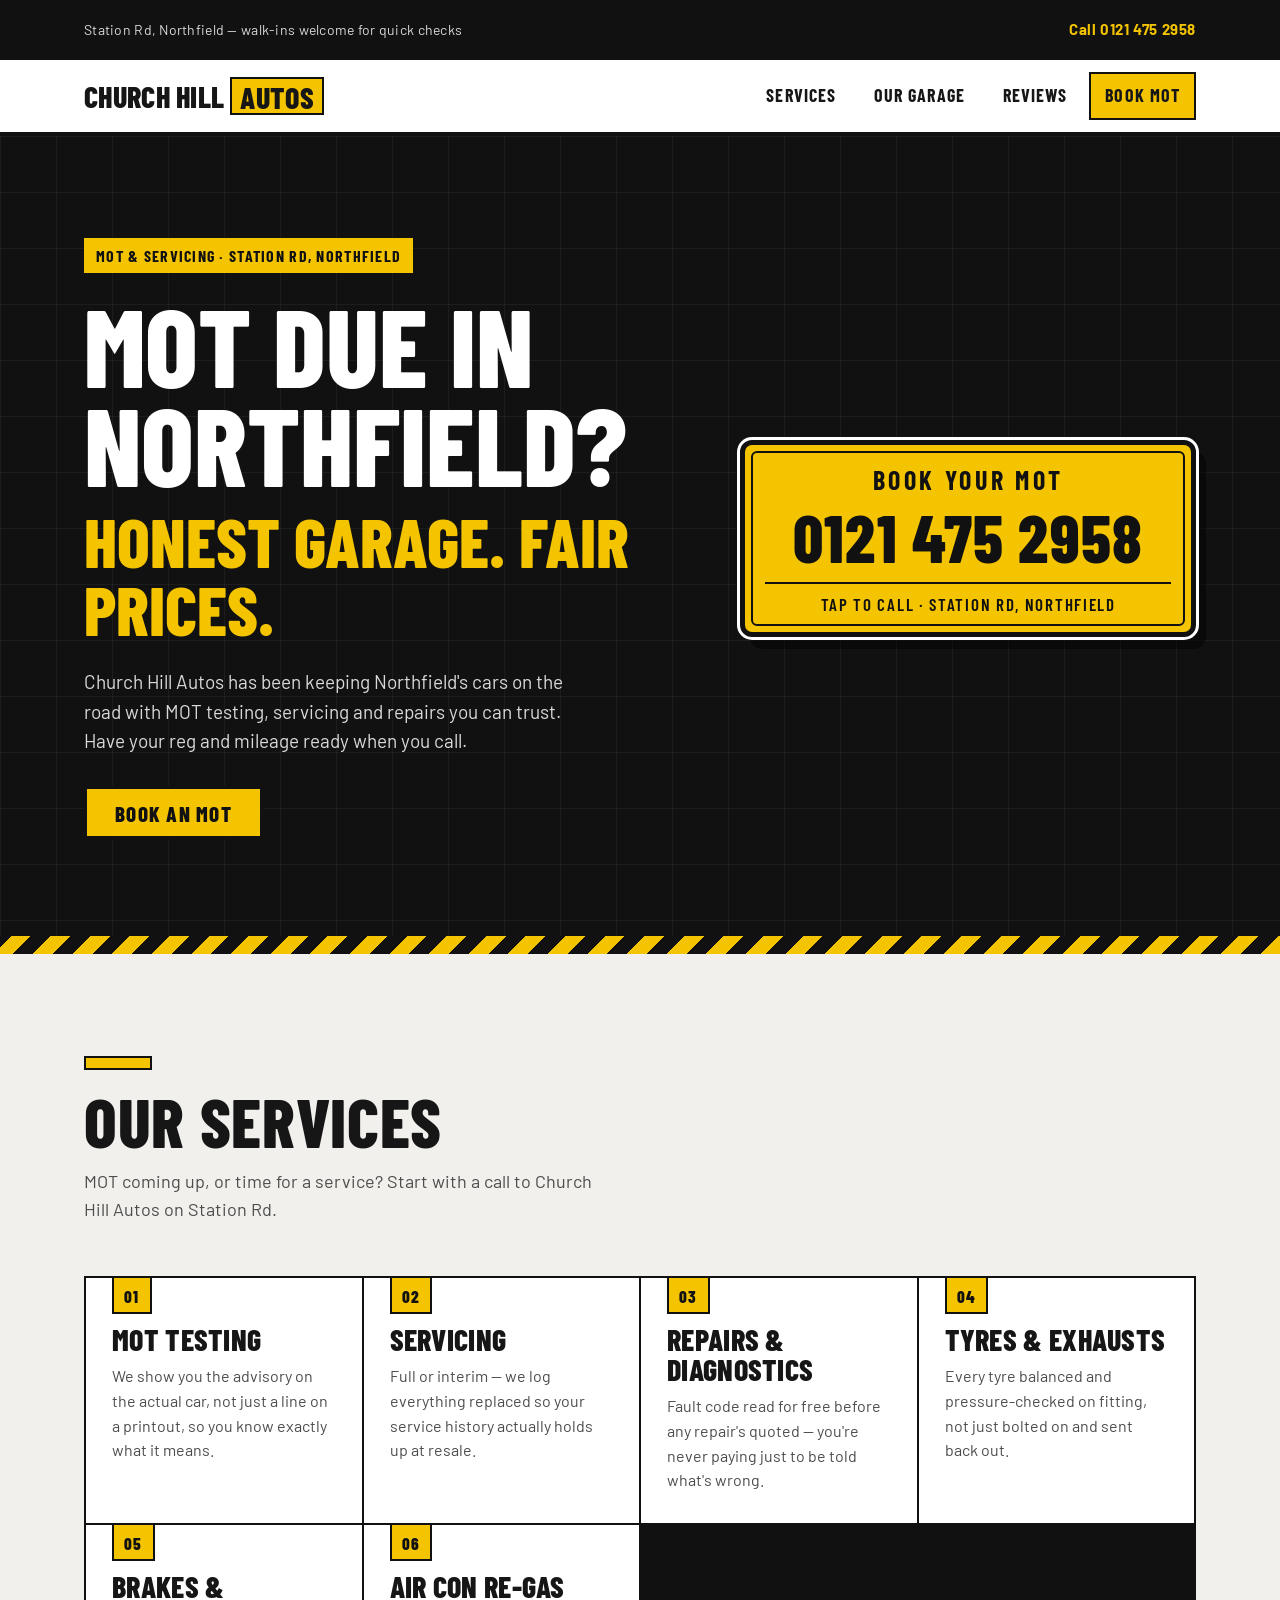
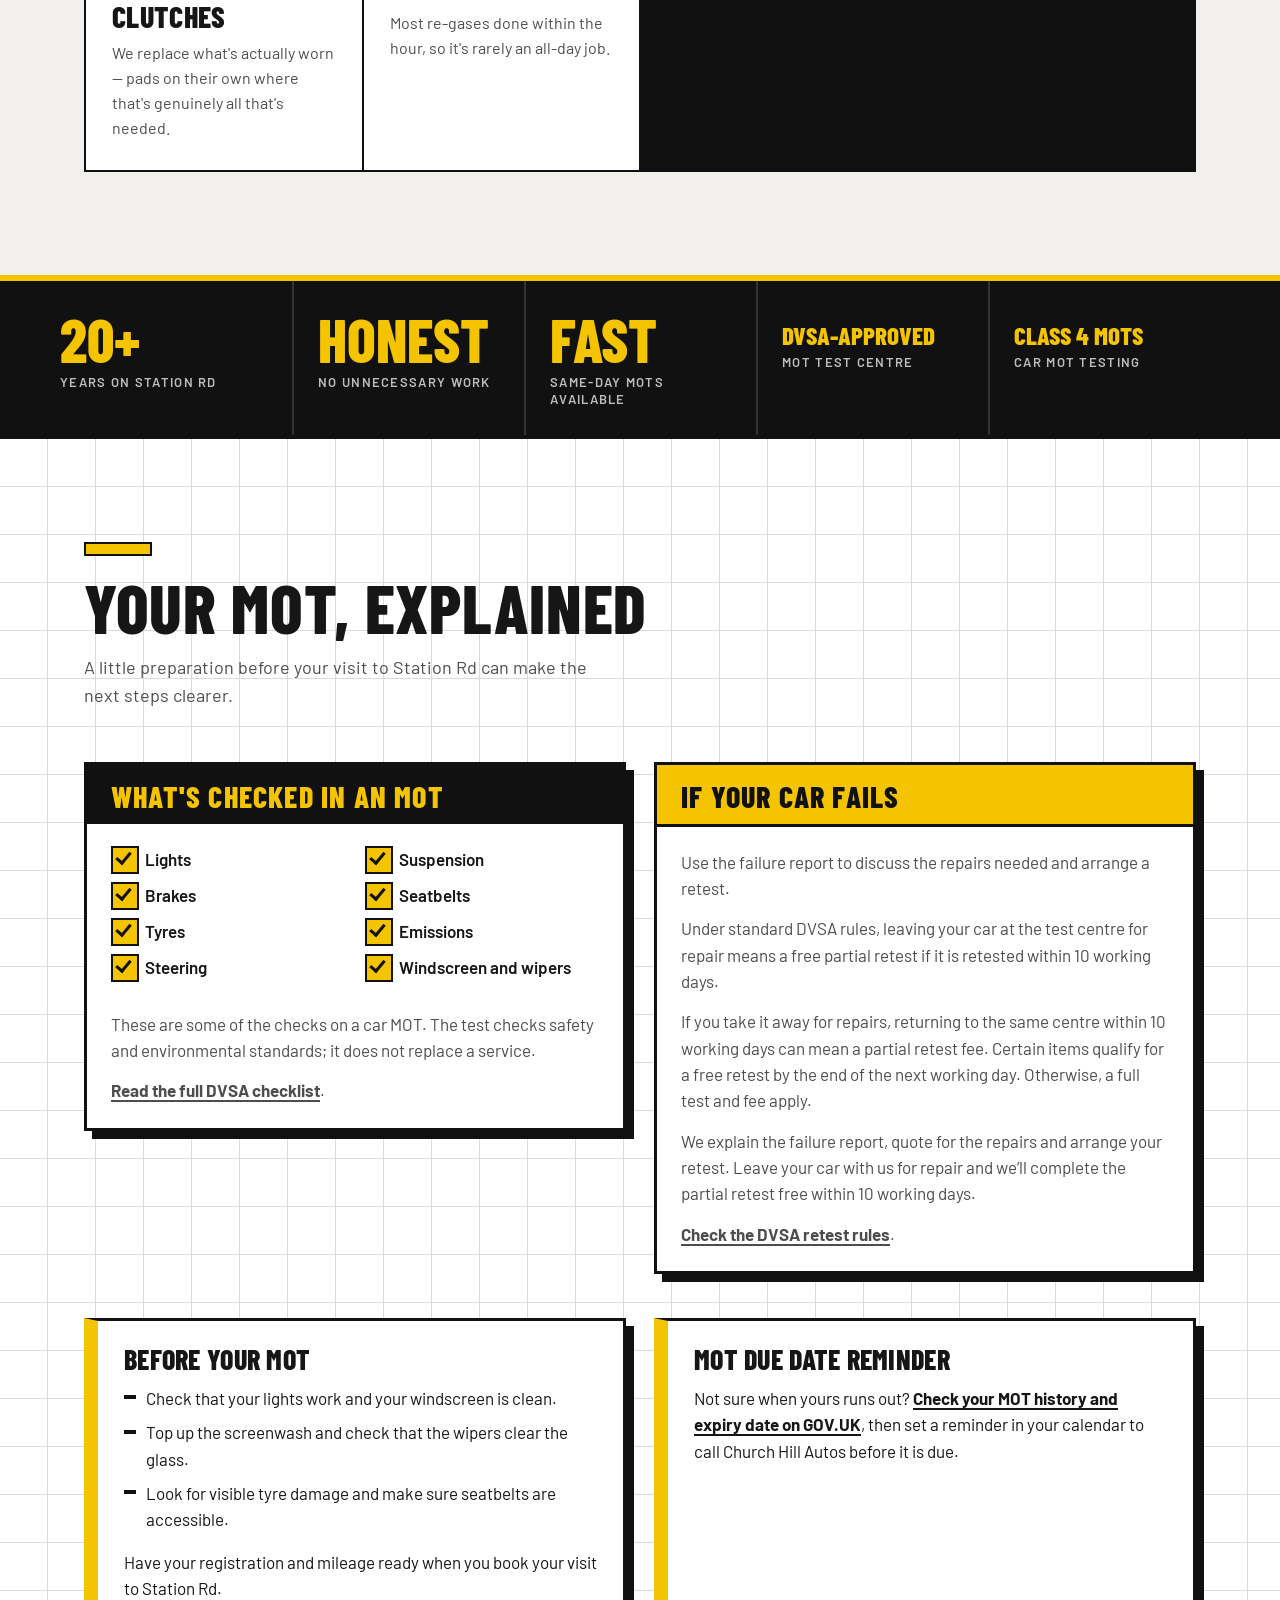
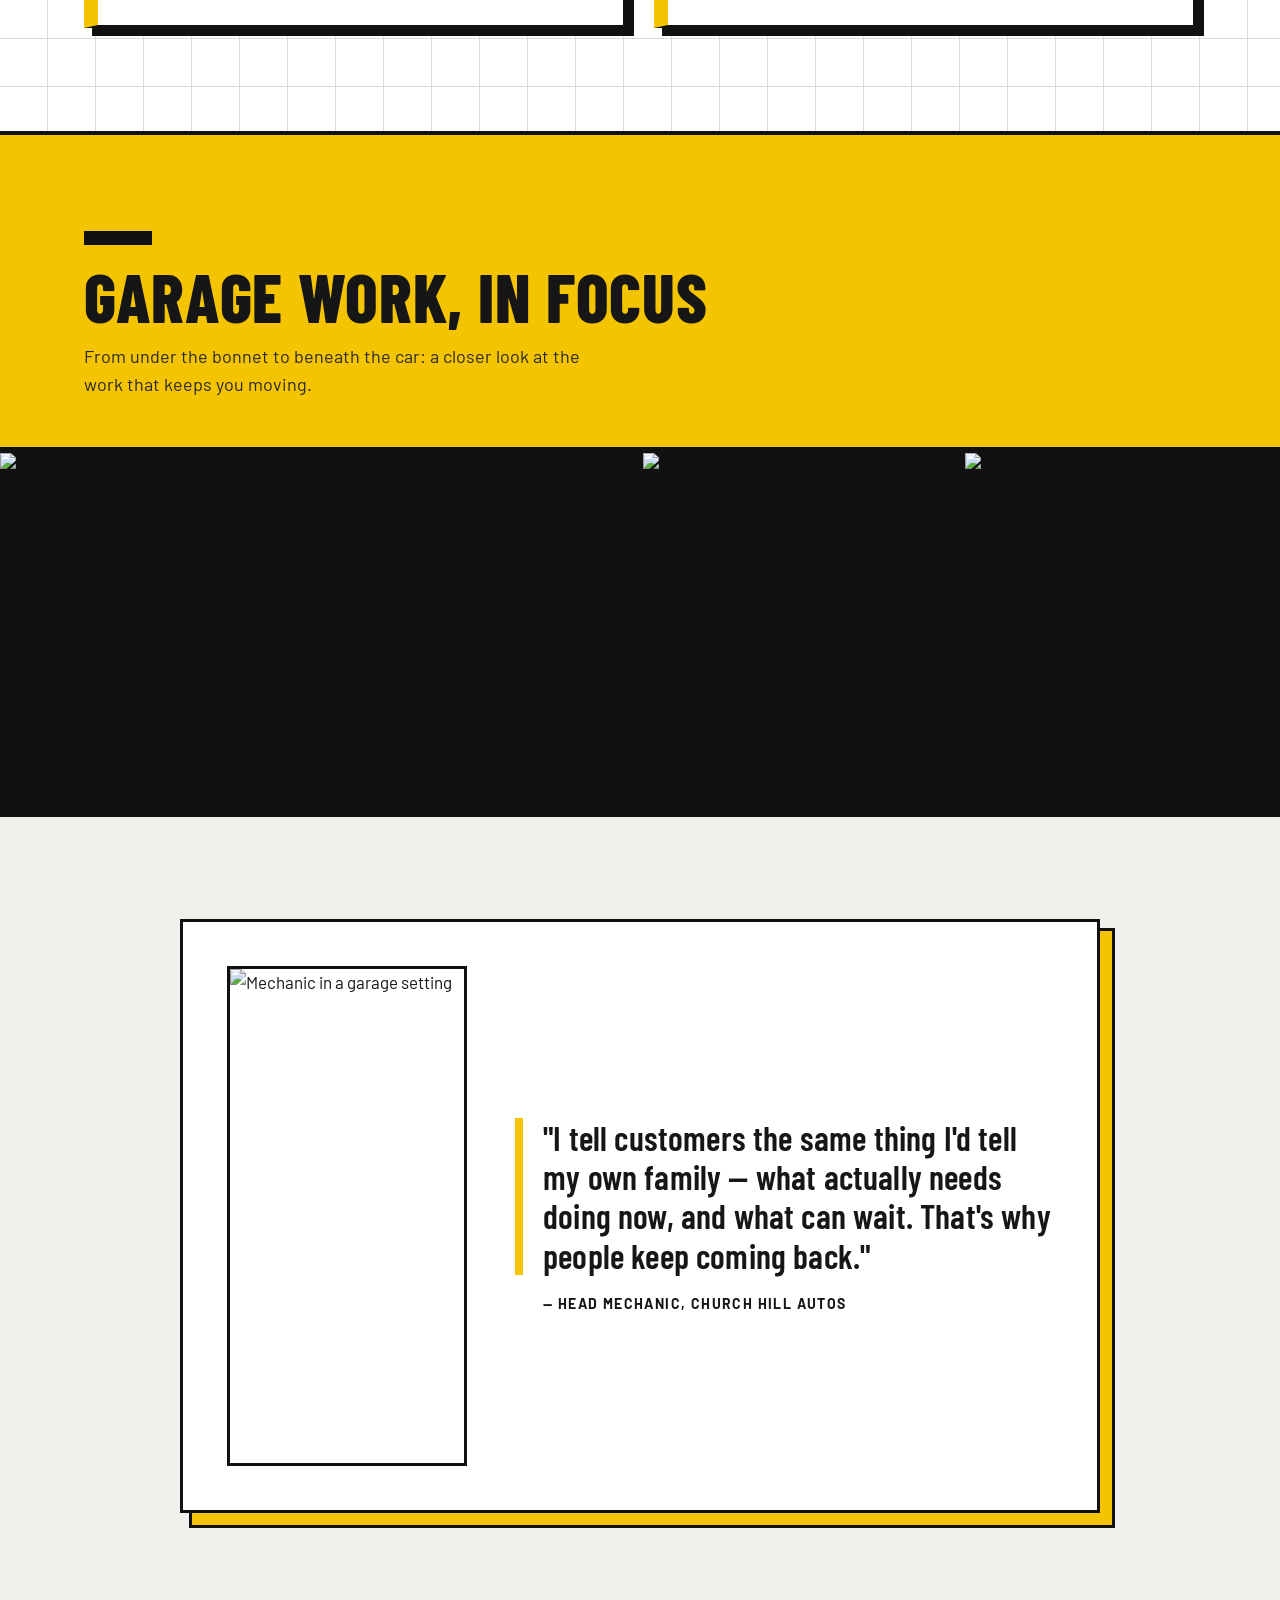
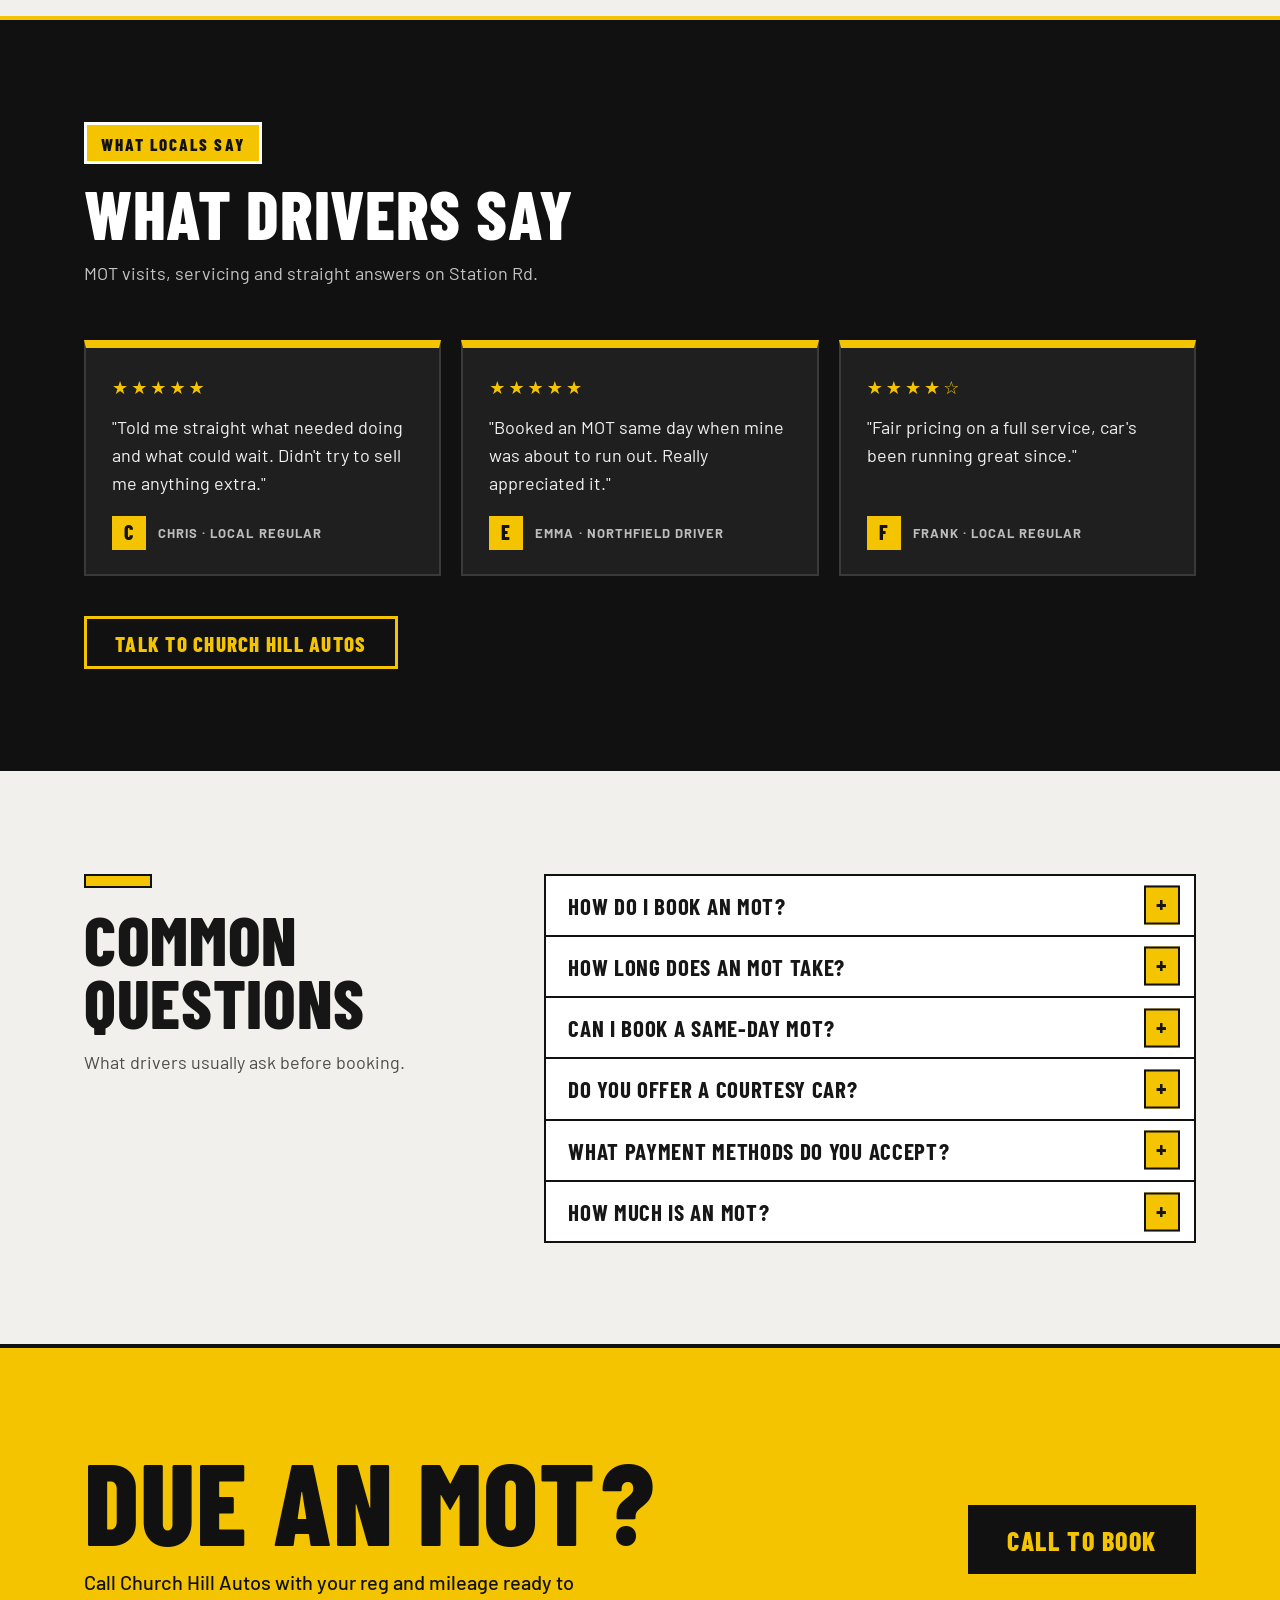
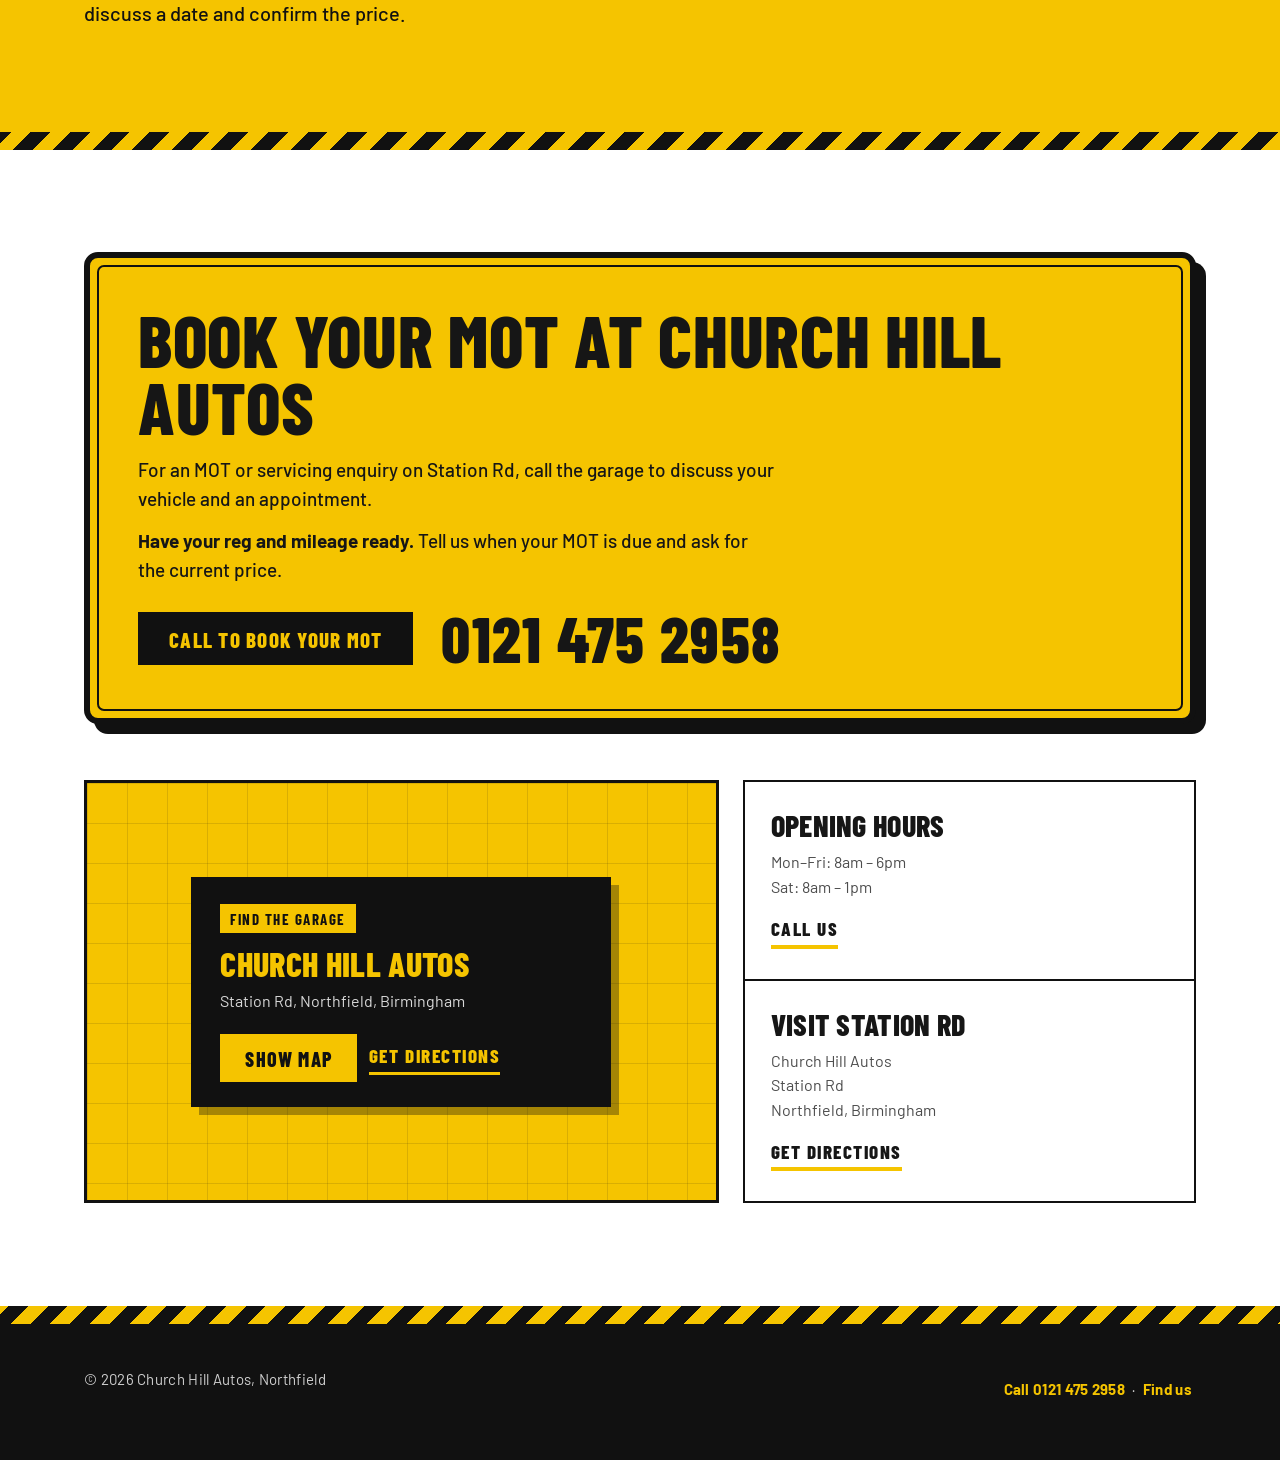
==== commit 442aed9b: "Merge task E" ====
--- a/index.html
+++ b/index.html
@@ -48,6 +48,9 @@
 </script>
 <link rel="preconnect" href="https://fonts.googleapis.com" />
 <link rel="preconnect" href="https://fonts.gstatic.com" crossorigin />
+<link rel="preload" as="image" href="https://images.pexels.com/photos/8985667/pexels-photo-8985667.jpeg?auto=compress&cs=tinysrgb&w=800" media="(max-width:600px)" fetchpriority="high" />
+<link rel="preload" as="image" href="https://images.pexels.com/photos/8985667/pexels-photo-8985667.jpeg?auto=compress&cs=tinysrgb&w=1280" media="(min-width:601px) and (max-width:1100px)" fetchpriority="high" />
+<link rel="preload" as="image" href="https://images.pexels.com/photos/8985667/pexels-photo-8985667.jpeg?auto=compress&cs=tinysrgb&w=1920" media="(min-width:1101px)" fetchpriority="high" />
 <link href="https://fonts.googleapis.com/css2?family=Barlow+Condensed:wght@500;600;700;800&family=Barlow:wght@400;500;600;700&display=swap" rel="stylesheet" />
 <style>
   :root{
@@ -101,7 +104,9 @@
 
   /* hero */
   .hero{position:relative; padding:0; color:#fff; overflow:hidden; background:var(--black);}
-  .hero::before{content:"";position:absolute; inset:0; background:url('https://images.pexels.com/photos/8985667/pexels-photo-8985667.jpeg?auto=compress&cs=tinysrgb&w=1920') center/cover; filter:grayscale(1) contrast(1.1);}
+  .hero::before{content:"";position:absolute; inset:0; background:url('https://images.pexels.com/photos/8985667/pexels-photo-8985667.jpeg?auto=compress&cs=tinysrgb&w=800') center/cover; filter:grayscale(1) contrast(1.1);}
+  @media(min-width:601px){.hero::before{background-image:url('https://images.pexels.com/photos/8985667/pexels-photo-8985667.jpeg?auto=compress&cs=tinysrgb&w=1280');}}
+  @media(min-width:1101px){.hero::before{background-image:url('https://images.pexels.com/photos/8985667/pexels-photo-8985667.jpeg?auto=compress&cs=tinysrgb&w=1920');}}
   .hero::after{content:"";position:absolute; inset:0; background:
       linear-gradient(rgba(255,255,255,.05) 1px,transparent 1px) 0 0/56px 56px,
       linear-gradient(90deg,rgba(255,255,255,.05) 1px,transparent 1px) 0 0/56px 56px,
@@ -470,16 +475,16 @@
     </div>
   </div>
   <div class="band reveal">
-    <img src="https://images.pexels.com/photos/8985452/pexels-photo-8985452.jpeg?auto=compress&cs=tinysrgb&w=800" alt="Mechanic looking at car engine" loading="lazy" />
-    <img src="https://images.pexels.com/photos/36044141/pexels-photo-36044141.jpeg?auto=compress&cs=tinysrgb&w=800" alt="Mechanic repairing car brake" loading="lazy" />
-    <img src="https://images.pexels.com/photos/8986105/pexels-photo-8986105.jpeg?auto=compress&cs=tinysrgb&w=800" alt="Mechanic working under a vehicle" loading="lazy" />
+    <img src="https://images.pexels.com/photos/8985452/pexels-photo-8985452.jpeg?auto=compress&cs=tinysrgb&w=800" srcset="https://images.pexels.com/photos/8985452/pexels-photo-8985452.jpeg?auto=compress&cs=tinysrgb&w=480 480w, https://images.pexels.com/photos/8985452/pexels-photo-8985452.jpeg?auto=compress&cs=tinysrgb&w=800 800w, https://images.pexels.com/photos/8985452/pexels-photo-8985452.jpeg?auto=compress&cs=tinysrgb&w=1200 1200w" sizes="(max-width:820px) 100vw, 33vw" width="800" height="450" alt="Mechanic looking at car engine" loading="lazy" decoding="async" />
+    <img src="https://images.pexels.com/photos/36044141/pexels-photo-36044141.jpeg?auto=compress&cs=tinysrgb&w=800" srcset="https://images.pexels.com/photos/36044141/pexels-photo-36044141.jpeg?auto=compress&cs=tinysrgb&w=480 480w, https://images.pexels.com/photos/36044141/pexels-photo-36044141.jpeg?auto=compress&cs=tinysrgb&w=800 800w, https://images.pexels.com/photos/36044141/pexels-photo-36044141.jpeg?auto=compress&cs=tinysrgb&w=1200 1200w" sizes="(max-width:820px) 100vw, 33vw" width="800" height="1200" alt="Mechanic repairing car brake" loading="lazy" decoding="async" />
+    <img src="https://images.pexels.com/photos/8986105/pexels-photo-8986105.jpeg?auto=compress&cs=tinysrgb&w=800" srcset="https://images.pexels.com/photos/8986105/pexels-photo-8986105.jpeg?auto=compress&cs=tinysrgb&w=480 480w, https://images.pexels.com/photos/8986105/pexels-photo-8986105.jpeg?auto=compress&cs=tinysrgb&w=800 800w, https://images.pexels.com/photos/8986105/pexels-photo-8986105.jpeg?auto=compress&cs=tinysrgb&w=1200 1200w" sizes="(max-width:820px) 100vw, 33vw" width="800" height="1200" alt="Mechanic working under a vehicle" loading="lazy" decoding="async" />
   </div>
 </section>
 
 <section class="owner-sec">
   <div class="wrap">
     <div class="owner reveal">
-      <img src="https://images.pexels.com/photos/34011409/pexels-photo-34011409.jpeg?auto=compress&cs=tinysrgb&w=500" alt="Mechanic in a garage setting" loading="lazy" />
+      <img src="https://images.pexels.com/photos/34011409/pexels-photo-34011409.jpeg?auto=compress&cs=tinysrgb&fit=crop&w=500&h=500" srcset="https://images.pexels.com/photos/34011409/pexels-photo-34011409.jpeg?auto=compress&cs=tinysrgb&fit=crop&w=240&h=240 240w, https://images.pexels.com/photos/34011409/pexels-photo-34011409.jpeg?auto=compress&cs=tinysrgb&fit=crop&w=500&h=500 500w" sizes="(max-width:820px) 200px, 240px" width="500" height="500" alt="Mechanic in a garage setting" loading="lazy" decoding="async" />
       <div>
         <!-- PLACEHOLDER: replace staff quotation and attribution with an approved Church Hill Autos quotation -->
         <blockquote>"I tell customers the same thing I'd tell my own family — what actually needs doing now, and what can wait. That's why people keep coming back."</blockquote>
@@ -565,7 +570,17 @@
     </div>
   </div>
   <div class="wrap map-contact reveal">
-    <iframe src="https://maps.google.com/maps?q=Station+Rd,+Northfield,+Birmingham&z=15&output=embed" loading="lazy" title="Map to Church Hill Autos"></iframe>
+    <div class="map-facade" id="map-facade" data-src="https://maps.google.com/maps?q=Station+Rd,+Northfield,+Birmingham&amp;z=15&amp;output=embed" data-title="Map to Church Hill Autos">
+      <div class="map-facade__panel">
+        <span class="map-facade__tag">Find the garage</span>
+        <strong class="map-facade__name">Church Hill Autos</strong>
+        <span class="map-facade__addr">Station Rd, Northfield, Birmingham</span>
+        <div class="map-facade__actions">
+          <button type="button" class="map-facade__btn" id="map-show">Show map</button>
+          <a class="map-facade__link" href="https://www.google.com/maps/search/?api=1&amp;query=Church+Hill+Autos+Station+Rd+Northfield+Birmingham" target="_blank" rel="noopener">Get directions</a>
+        </div>
+      </div>
+    </div>
     <div class="grid" style="grid-template-columns:1fr;">
       <!-- PLACEHOLDER: confirm real opening hours -->
       <div class="card"><h3>Opening Hours</h3><p>Mon–Fri: 8am – 6pm<br>Sat: 8am – 1pm</p><a class="contact-link" href="tel:+441214752958">Call us</a></div>
@@ -648,5 +663,42 @@
   }
 </script>
 
+<style>
+  .map-facade{position:relative; min-height:320px; height:100%; border:3px solid var(--black); border-radius:0; background-color:var(--yellow); background-image:linear-gradient(rgba(17,17,17,.12) 1px,transparent 1px),linear-gradient(90deg,rgba(17,17,17,.12) 1px,transparent 1px); background-size:40px 40px; display:flex; align-items:center; justify-content:center; overflow:hidden;}
+  .map-facade iframe{position:absolute; inset:0; width:100%; height:100%; min-height:0; border:0; display:block;}
+  .map-facade__panel{background:var(--black); color:#fff; border:3px solid var(--black); box-shadow:8px 8px 0 rgba(17,17,17,.35); padding:24px 26px 22px; margin:20px; max-width:420px; width:calc(100% - 40px); text-align:left;}
+  .map-facade__tag{display:inline-block; background:var(--yellow); color:var(--black); font-family:var(--head-font); font-weight:700; font-size:15px; letter-spacing:.1em; text-transform:uppercase; padding:4px 10px 2px; margin-bottom:14px;}
+  .map-facade__name{display:block; font-family:var(--head-font); font-weight:800; font-size:34px; line-height:1; text-transform:uppercase; letter-spacing:.01em; color:var(--yellow);}
+  .map-facade__addr{display:block; margin:8px 0 20px; color:#d9d9d9; font-size:16px;}
+  .map-facade__actions{display:flex; flex-wrap:wrap; gap:12px; align-items:center;}
+  .map-facade__btn{font-family:var(--head-font); font-weight:800; font-size:20px; line-height:1; letter-spacing:.06em; text-transform:uppercase; background:var(--yellow); color:var(--black); border:3px solid var(--yellow); border-radius:0; padding:12px 22px 10px; cursor:pointer;}
+  .map-facade__btn:hover{background:#fff; border-color:#fff;}
+  .map-facade__link{font-family:var(--head-font); font-weight:800; font-size:19px; letter-spacing:.08em; text-transform:uppercase; color:var(--yellow); text-decoration:none; border-bottom:3px solid var(--yellow); padding-bottom:1px;}
+  .map-facade__link:hover{background:var(--yellow); color:var(--black);}
+  .map-facade__btn:focus-visible,.map-facade__link:focus-visible{outline:3px solid #fff; outline-offset:3px;}
+</style>
+<script>
+(function(){
+  var box=document.getElementById('map-facade'), btn=document.getElementById('map-show');
+  if(!box||!btn) return;
+  btn.addEventListener('click',function(){
+    var f=document.createElement('iframe');
+    f.src=box.getAttribute('data-src');
+    f.title=box.getAttribute('data-title');
+    f.loading='lazy';
+    f.referrerPolicy='no-referrer-when-downgrade';
+    f.setAttribute('allowfullscreen','');
+    var panel=box.querySelector('.map-facade__panel');
+    box.replaceChild(f,panel);
+    var d=document.createElement('a');
+    d.className='map-facade__link';
+    d.href='https://www.google.com/maps/search/?api=1&query=Church+Hill+Autos+Station+Rd+Northfield+Birmingham';
+    d.target='_blank'; d.rel='noopener'; d.textContent='Get directions';
+    d.style.cssText='position:absolute;left:12px;bottom:12px;background:#111;padding:8px 12px 6px;z-index:2;';
+    box.appendChild(d);
+    d.focus();
+  });
+})();
+</script>
 </body>
 </html>
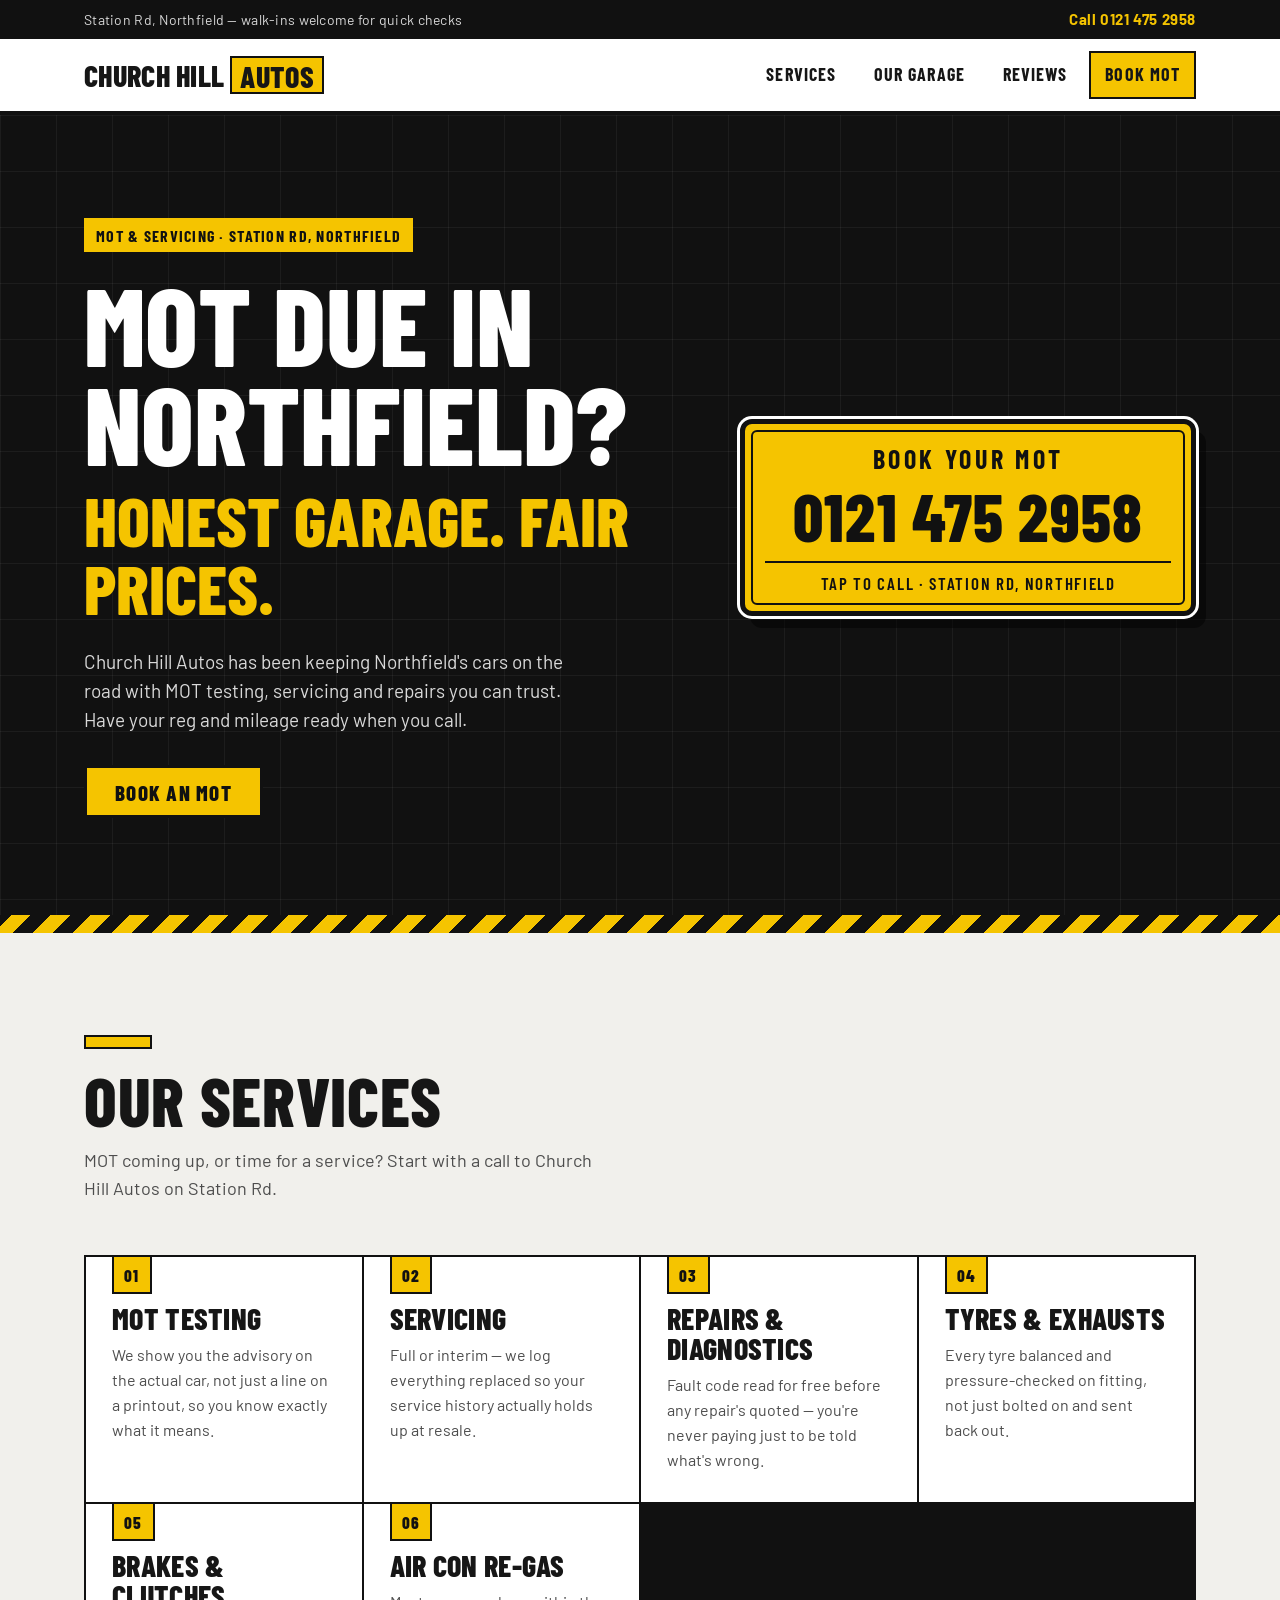
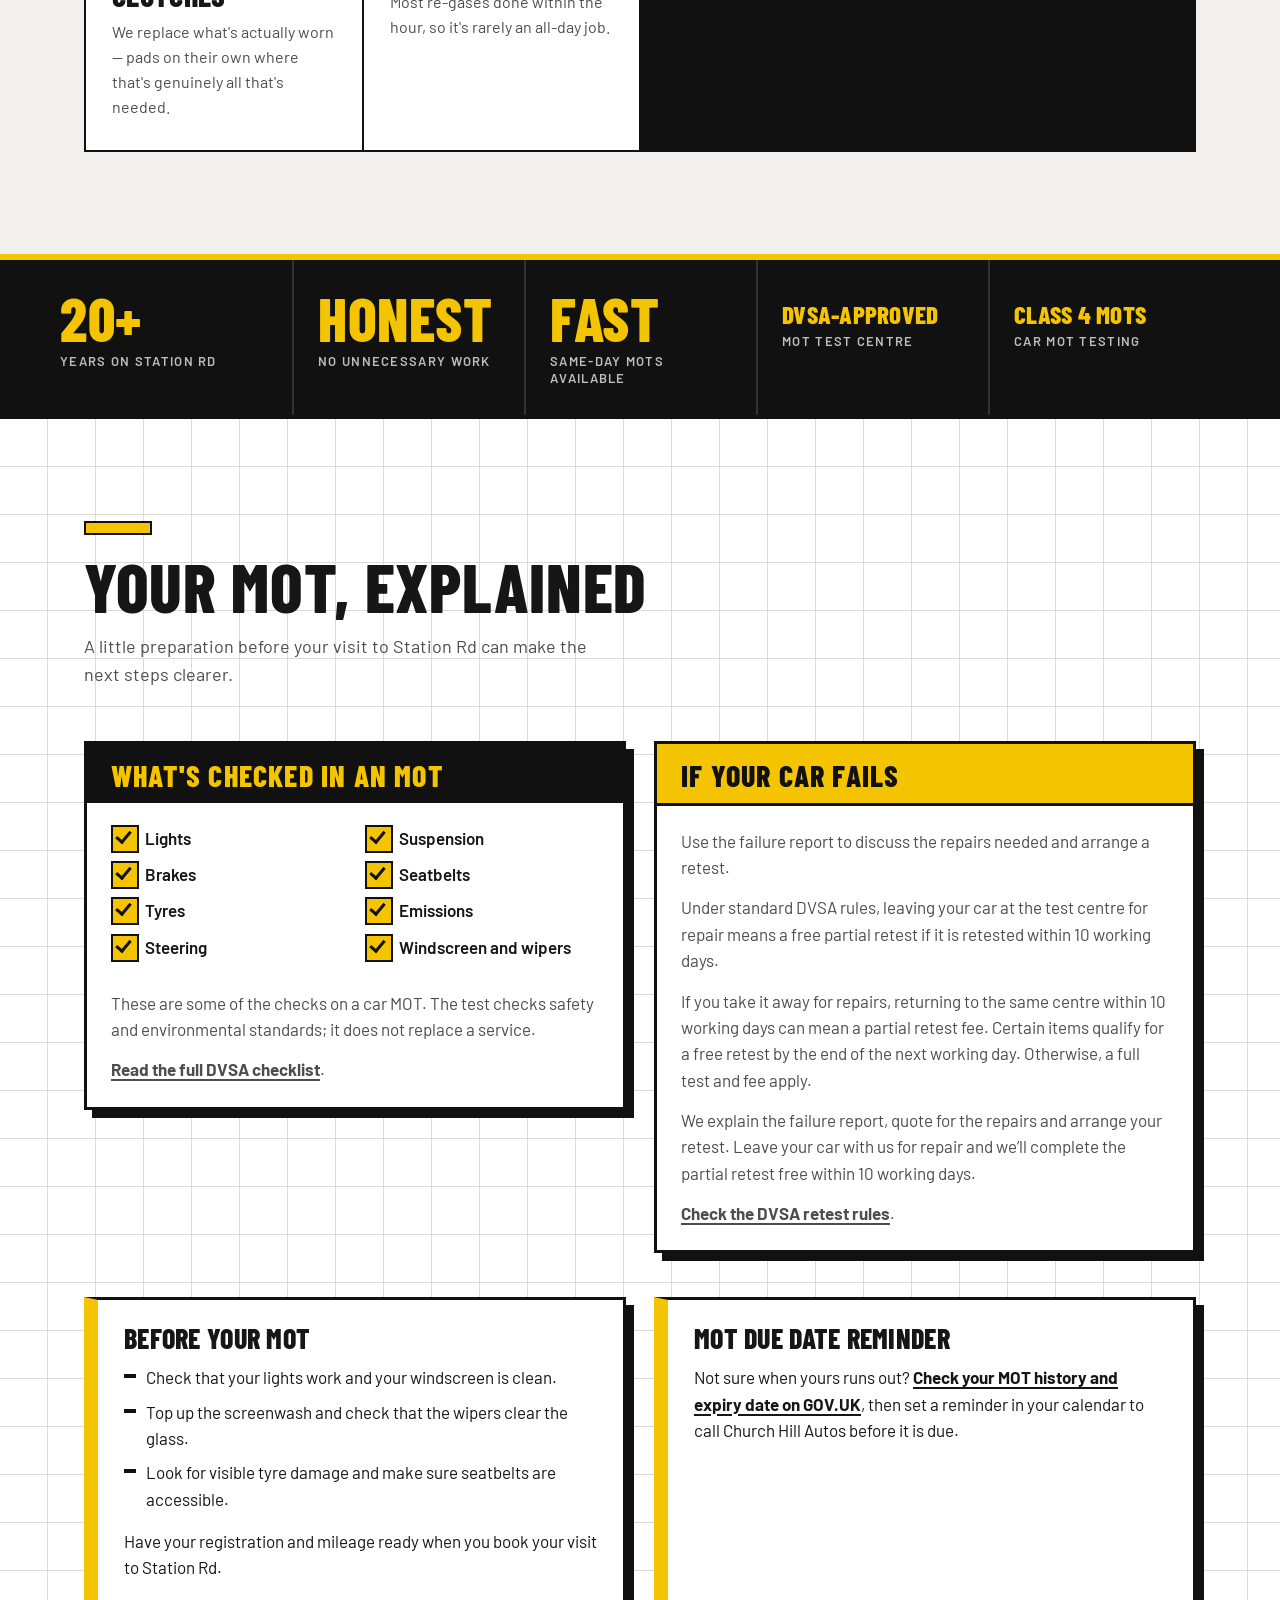
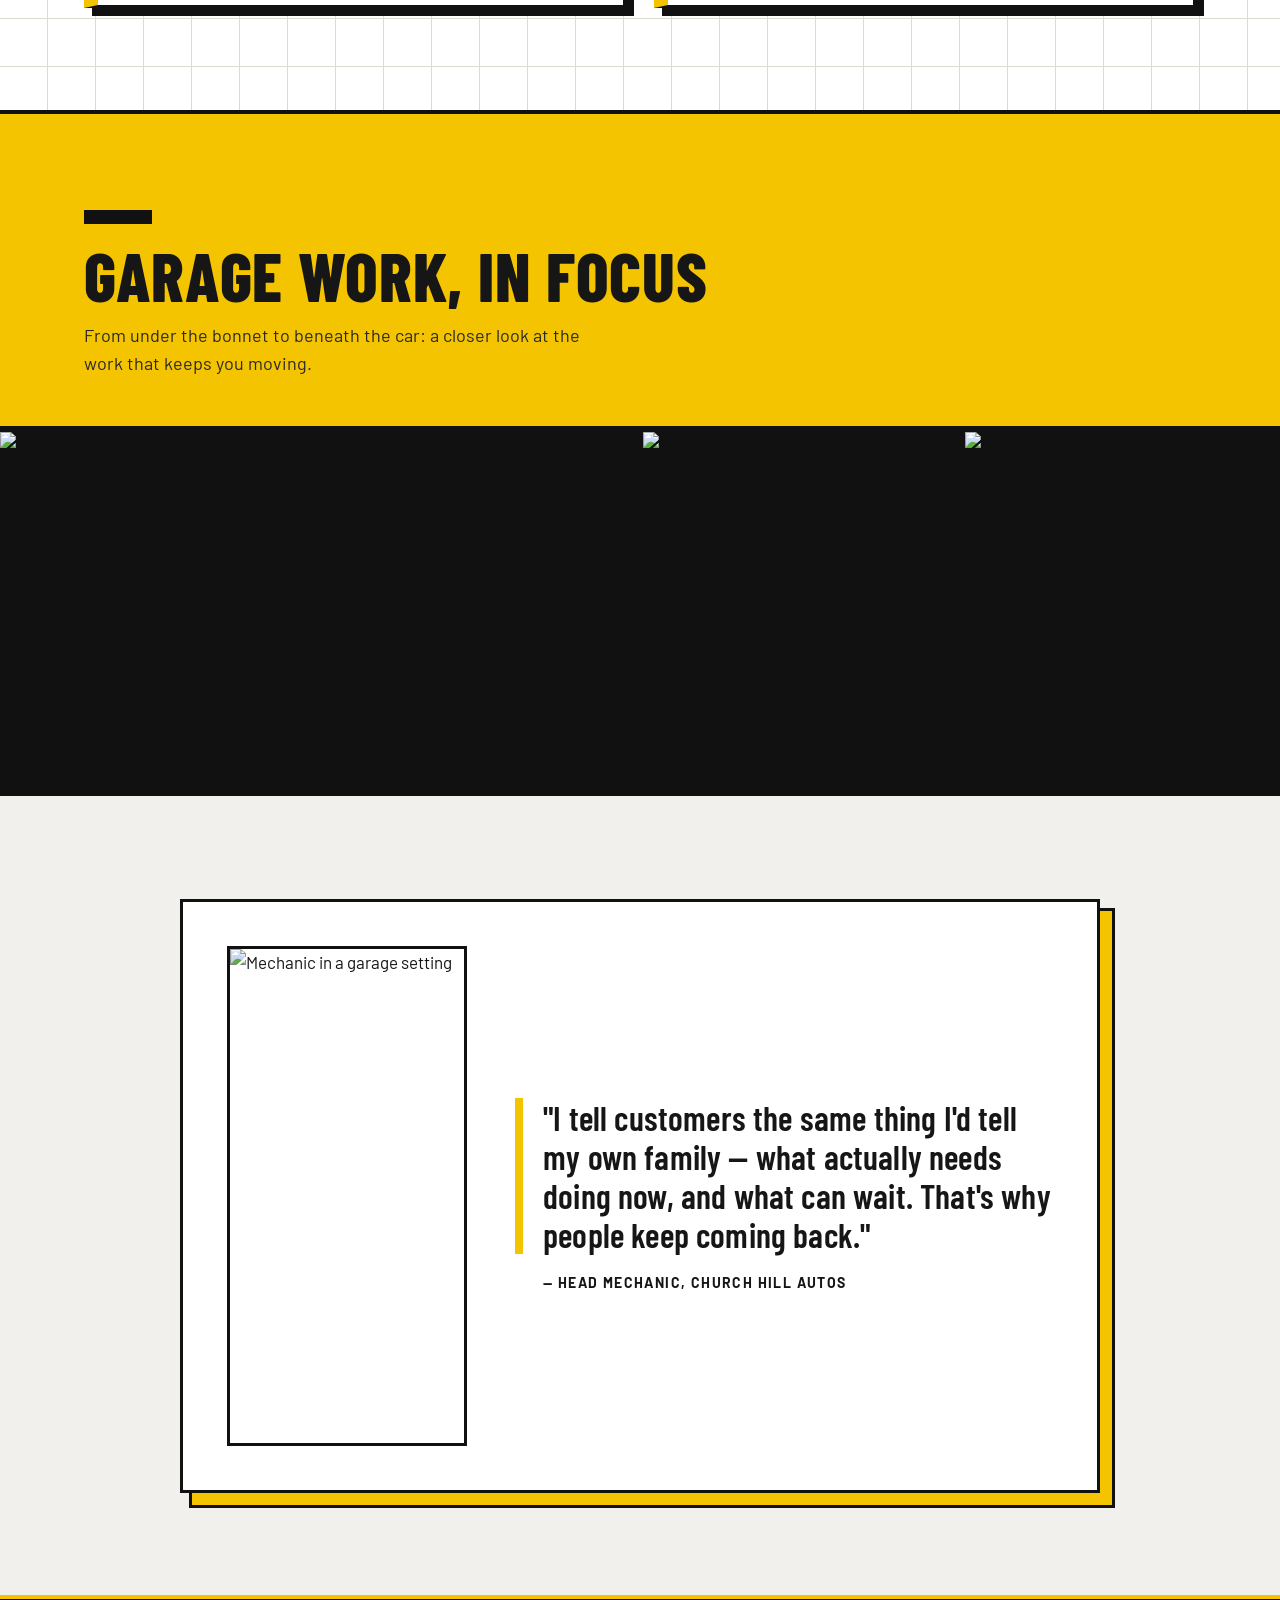
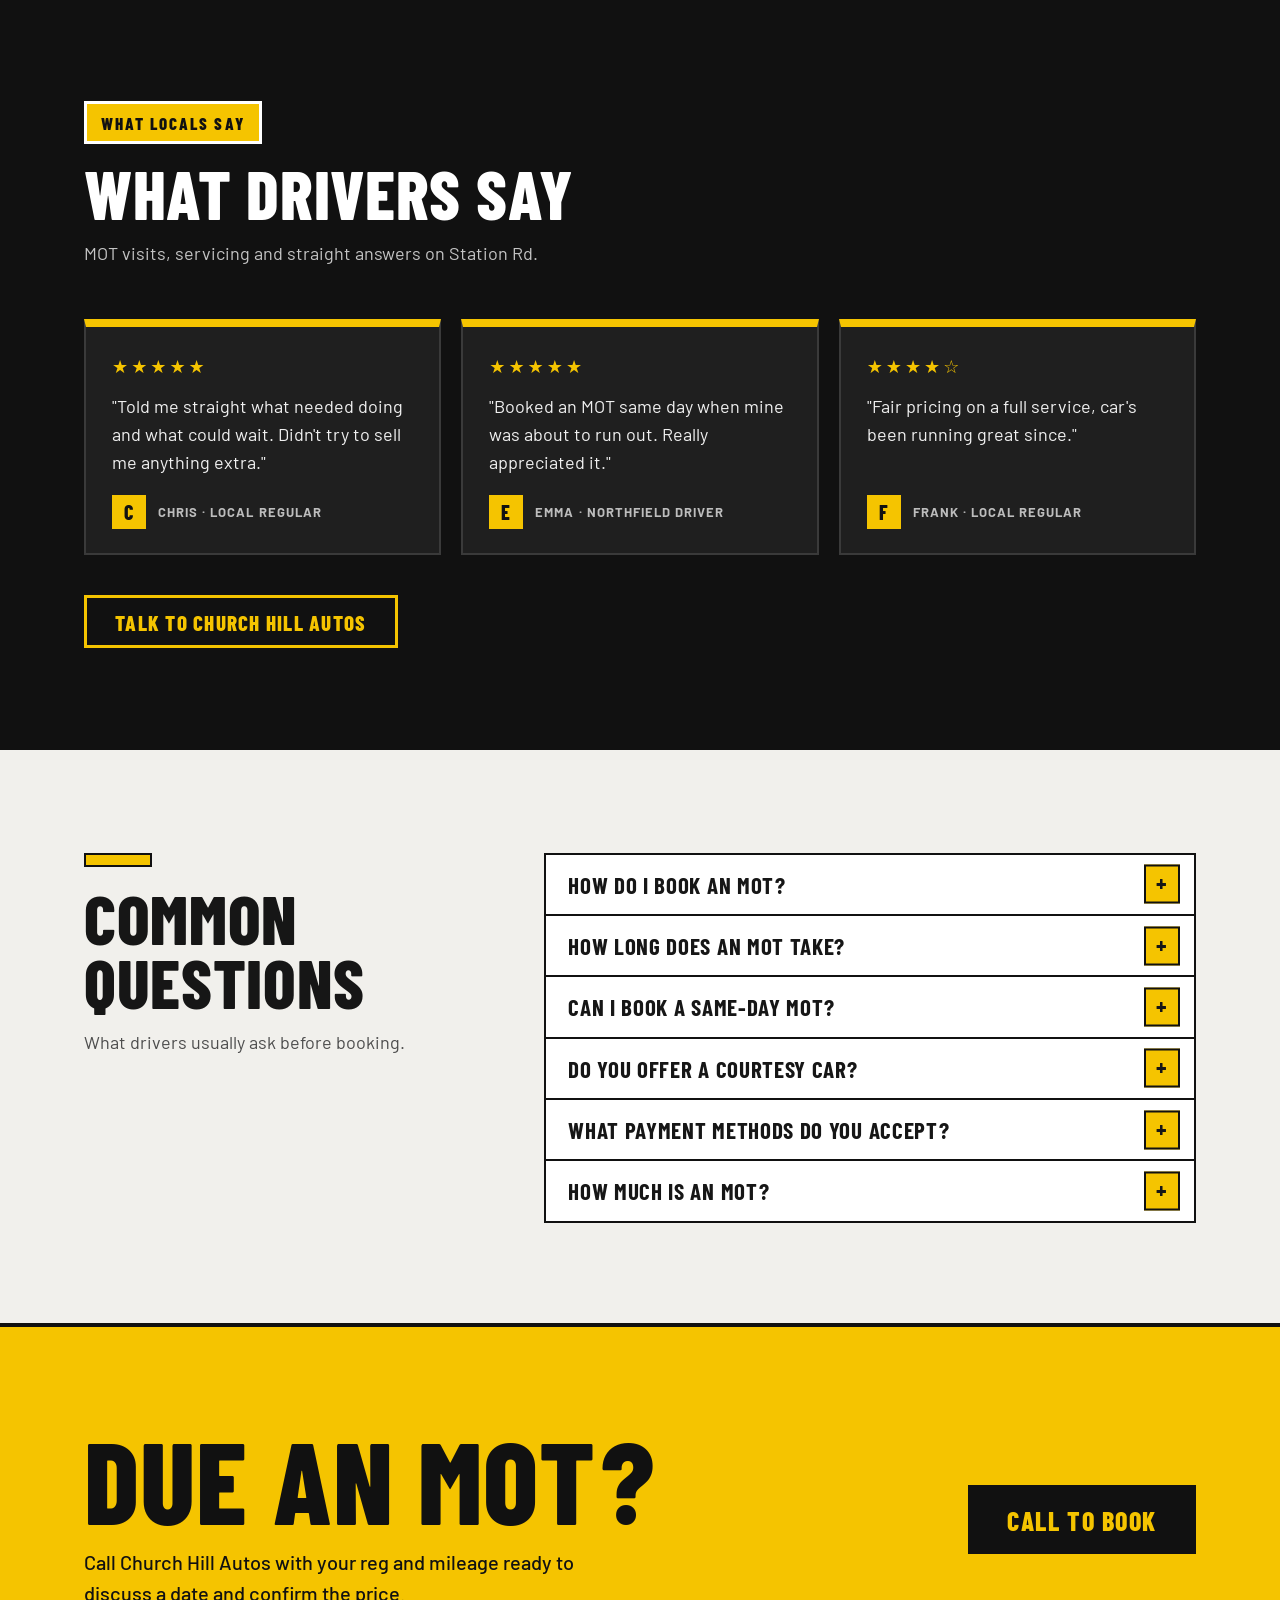
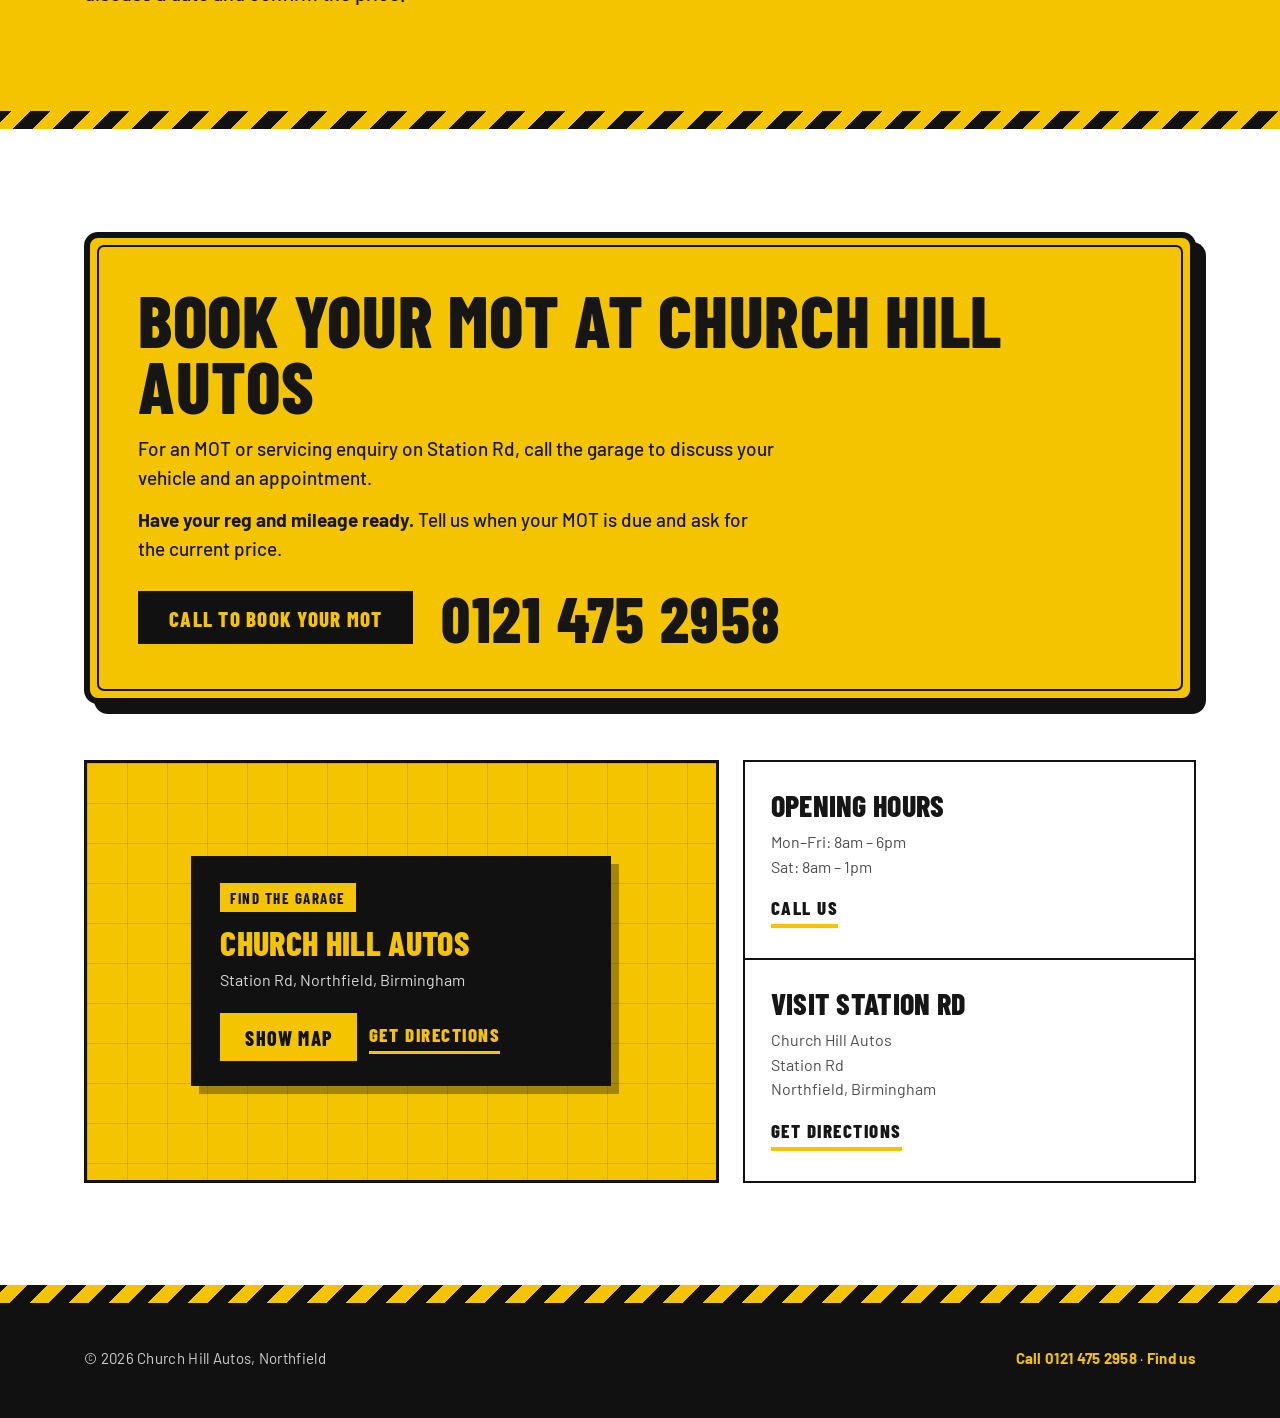
==== commit d8cc8aab: "Task E: responsive images, hero preload, map facade Co-Authored-By: Claude Opus 5.5 <noreply@anthrop" ====
--- a/index.html
+++ b/index.html
@@ -57,26 +57,23 @@
     --yellow:#F5C400; --yellow-dk:#d9ad00; --black:#111111; --ink:#161616; --muted:#4d4d4d;
     --bg:#f1f0ec; --card:#ffffff; --line:#161616; --soft:#dcdad3;
     --hazard:repeating-linear-gradient(-45deg,#F5C400 0 14px,#111 14px 28px);
-      --head-font:'Barlow Condensed','Arial Narrow',sans-serif;
+    --tread:repeating-linear-gradient(90deg,#111 0 10px,transparent 10px 18px);
+    --head-font:'Barlow Condensed','Arial Narrow',sans-serif;
   }
   *{box-sizing:border-box; margin:0; padding:0;}
   html{-webkit-text-size-adjust:100%;}
-  section[id], main{scroll-margin-top:var(--header-h,84px);}
-  .skip-link{position:absolute; left:12px; top:-100px; z-index:100; background:var(--yellow); color:var(--black); border:3px solid var(--black); padding:12px 18px; font-family:var(--head-font); font-weight:800; font-size:20px; letter-spacing:.06em; text-transform:uppercase; text-decoration:none;}
-  .skip-link:focus{top:12px;}
-  [tabindex="-1"]:focus{outline:none;}
   body{font-family:'Barlow',system-ui,sans-serif; font-size:17px; background:var(--bg); color:var(--ink); line-height:1.55; overflow-x:clip;}
   h1,h2,h3{font-family:var(--head-font); text-transform:uppercase; letter-spacing:.01em; font-weight:800; line-height:1;}
   .wrap{max-width:1160px; margin:0 auto; padding:0 24px;}
   a{color:inherit;}
   img{display:block; max-width:100%;}
-  .js .reveal{opacity:0; transform:translateY(28px); transition:opacity .7s ease, transform .7s ease;}
-  .js .reveal.in{opacity:1; transform:none;}
+  .reveal{opacity:0; transform:translateY(28px); transition:opacity .7s ease, transform .7s ease;}
+  .reveal.in{opacity:1; transform:none;}
 
   /* top bar + header */
   .topbar{background:var(--black); color:#d8d8d8; font-size:14px; letter-spacing:.02em;}
   .topbar__inner{display:flex; justify-content:space-between; align-items:center; padding:8px 24px; flex-wrap:wrap; gap:4px 16px;}
-  .topbar a{display:inline-flex; align-items:center; min-height:44px; color:var(--yellow); font-weight:700; text-decoration:none; font-size:15px; letter-spacing:.04em;}
+  .topbar a{color:var(--yellow); font-weight:700; text-decoration:none; font-size:15px; letter-spacing:.04em;}
   header{position:sticky; top:0; background:#fff; border-bottom:4px solid var(--black); z-index:30; transition:box-shadow .3s;}
   header.scrolled{box-shadow:0 8px 24px rgba(0,0,0,.18);}
   .header__inner{display:flex; align-items:center; justify-content:space-between; padding:12px 24px; position:relative;}
@@ -87,11 +84,11 @@
   nav a:hover{border-color:var(--black);}
   nav li:last-child a{background:var(--yellow); border-color:var(--black);}
   nav li:last-child a:hover{background:var(--black); color:var(--yellow);}
-  .burger{display:none; flex-direction:column; justify-content:center; align-items:center; gap:5px; background:var(--yellow); border:2px solid var(--black); cursor:pointer; padding:10px 9px; min-width:48px; min-height:48px;}
+  .burger{display:none; flex-direction:column; gap:5px; background:var(--yellow); border:2px solid var(--black); cursor:pointer; padding:10px 9px;}
   .burger span{width:24px; height:3px; background:var(--black); display:block;}
   .mobile-menu{display:none; position:absolute; top:100%; left:0; right:0; background:#fff; border-bottom:4px solid var(--black); flex-direction:column; padding:4px 24px 12px;}
   .mobile-menu.open{display:flex;}
-  .mobile-menu a{padding:14px 0; min-height:48px; text-decoration:none; font-family:var(--head-font); font-weight:700; font-size:22px; text-transform:uppercase; letter-spacing:.05em; border-bottom:2px solid var(--soft);}
+  .mobile-menu a{padding:14px 0; text-decoration:none; font-family:var(--head-font); font-weight:700; font-size:22px; text-transform:uppercase; letter-spacing:.05em; border-bottom:2px solid var(--soft);}
   .mobile-menu a:last-child{border-bottom:0;}
 
   /* buttons */
@@ -146,9 +143,9 @@
   .strip .grid{background:transparent; border:0; display:grid; grid-template-columns:repeat(5,1fr); gap:0; text-align:left; padding:0;}
   .strip .grid > div{padding:30px 24px 28px; border-left:2px solid #333;}
   .strip .grid > div:first-child{border-left:0; padding-left:0;}
-  .strip .metric{display:block; font-family:var(--head-font); text-transform:uppercase; font-weight:800; font-size:clamp(42px,5vw,60px); color:var(--yellow); line-height:.95; margin-bottom:6px;}
+  .strip h3{font-size:clamp(42px,5vw,60px); color:var(--yellow); line-height:.95; margin-bottom:6px;}
   .strip p{color:#bdbdbd; font-size:13px; font-weight:600; text-transform:uppercase; letter-spacing:.1em; line-height:1.3;}
-  .strip .metric.trust-label{font-size:25px; line-height:1; padding-top:12px; padding-bottom:0;}
+  .strip .trust-label{font-size:25px; line-height:1; padding-top:12px; padding-bottom:0;}
 
   /* gallery */
   .work-sec{padding:0; background:var(--yellow); border-top:4px solid var(--black);}
@@ -158,6 +155,7 @@
   .work-sec .section__head::before{background:var(--black);}
   .band{display:grid; grid-template-columns:repeat(3,1fr); gap:6px; background:var(--black); border-top:6px solid var(--black); border-bottom:6px solid var(--black);}
   .band img{width:100%; height:clamp(220px,28vw,360px); object-fit:cover; filter:contrast(1.05) saturate(.9);}
+  .tread{height:14px; background:var(--tread); background-color:var(--yellow); border-bottom:4px solid var(--black);}
 
   /* owner */
   .owner{display:grid; grid-template-columns:240px 1fr; gap:clamp(24px,4vw,48px); align-items:center; background:var(--card); border:3px solid var(--black); border-radius:0; padding:clamp(24px,4vw,44px); max-width:920px; margin:0 auto; box-shadow:12px 12px 0 var(--yellow), 12px 12px 0 3px var(--black);}
@@ -187,15 +185,13 @@
   .split .section__head{position:sticky; top:110px; margin-bottom:0;}
   .faq{max-width:none; margin:0;}
   .faq details{background:var(--card); border:2px solid var(--black); border-radius:0; padding:0; margin-bottom:-2px;}
-  .faq summary{cursor:pointer; min-height:44px; font-weight:700; list-style:none; font-family:var(--head-font); text-transform:uppercase; letter-spacing:.03em; font-size:23px; line-height:1.1; padding:18px 64px 16px 22px; position:relative;}
+  .faq summary{cursor:pointer; font-weight:700; list-style:none; font-family:var(--head-font); text-transform:uppercase; letter-spacing:.03em; font-size:23px; line-height:1.1; padding:18px 64px 16px 22px; position:relative;}
   .faq summary::-webkit-details-marker{display:none;}
   .faq summary::after{content:"+"; position:absolute; right:14px; top:50%; transform:translateY(-50%); width:32px; height:32px; background:var(--yellow); border:2px solid var(--black); display:flex; align-items:center; justify-content:center; font-size:24px; line-height:1; padding-bottom:3px;}
   .faq details[open] summary{background:#fffbe6;}
   .faq details[open] summary::after{content:"–"; background:var(--black); color:var(--yellow);}
   .faq p{padding:6px 22px 22px; color:var(--muted); font-size:17px; background:#fffbe6;}
-  a:focus-visible, button:focus-visible, summary:focus-visible, .btn:focus-visible{outline:3px solid var(--black); outline-offset:3px;}
-  .topbar a:focus-visible, .hero a:focus-visible, .strip a:focus-visible, .reviews a:focus-visible, footer a:focus-visible, .sticky-cta a:focus-visible{outline-color:var(--yellow);}
-  .plate:focus-visible{outline-offset:5px;}
+  .faq summary:focus-visible, .btn:focus-visible, a:focus-visible{outline:3px solid var(--black); outline-offset:3px;}
 
   /* call band */
   .cta-band{background:var(--yellow); color:var(--black); text-align:left; border-top:4px solid var(--black); position:relative; padding-bottom:calc(clamp(56px,8vw,104px) + 18px);}
@@ -227,9 +223,8 @@
   footer .wrap{display:flex; flex-wrap:wrap; justify-content:space-between; gap:8px 32px;}
   footer a{color:var(--yellow); text-decoration:none; font-weight:700;}
   footer a:hover{text-decoration:underline;}
-  footer a{display:inline-flex; align-items:center; min-height:44px; padding:0 4px;}
   .sticky-cta{position:fixed; bottom:0; left:0; right:0; background:var(--black); border-top:4px solid var(--yellow); padding:10px 16px; display:none; justify-content:center; gap:10px; z-index:40;}
-  .sticky-cta a{flex:1; max-width:280px; min-height:48px; padding:13px 10px 11px; font-size:19px;}
+  .sticky-cta a{flex:1; max-width:280px; padding:13px 10px 11px; font-size:19px;}
   .sticky-cta .btn--accent{border-color:var(--yellow);}
 
   /* MOT guidance */
@@ -280,24 +275,15 @@
     .cta-band .btn{margin-top:28px;}
   }
   @media(min-width:821px){
-    .mobile-menu, .mobile-menu.open{display:none;}
     .plate__num{font-size:clamp(36px,5.2vw,76px);}
   }
   @media(max-width:560px){
     body{font-size:16px;}
-    .wrap, .topbar__inner, .header__inner, .hero__inner, .map-contact, .work-sec .work-head{padding-left:18px; padding-right:18px;}
-    .mobile-menu{padding-left:18px; padding-right:18px;}
-    footer{padding-left:0; padding-right:0;}
-    .owner{padding:20px;}
-    .owner blockquote{border-left-width:6px; padding-left:14px;}
-    .owner .who{padding-left:20px;}
-    .sticky-cta{padding:10px 12px; gap:8px;}
-    .sticky-cta a{padding:13px 6px 11px; font-size:18px; letter-spacing:.04em; white-space:nowrap;}
     .strip .grid{grid-template-columns:1fr;}
     .strip .grid > div, .strip .grid > div:nth-child(n){grid-column:auto; border-left:0; padding-left:0; border-top:2px solid #333; padding-top:20px; padding-bottom:18px; display:flex; align-items:baseline; flex-wrap:wrap; gap:2px 14px;}
     .strip .grid > div:first-child{border-top:0;}
-    .strip .metric{margin-bottom:0; font-size:38px;}
-    .strip .metric.trust-label{padding-top:0; font-size:24px;}
+    .strip h3{margin-bottom:0; font-size:38px;}
+    .strip .trust-label{padding-top:0; font-size:24px;}
     .mot-checks{columns:1;}
     .mot-panel > :not(h3){margin-left:20px; margin-right:20px;}
     .mot-panel h3{padding:14px 20px 11px; font-size:27px;}
@@ -311,16 +297,12 @@
     .cta-band .btn{display:flex;}
   }
   @media(prefers-reduced-motion:reduce){
-    html{scroll-behavior:auto;}
-    *,*::before,*::after{animation:none !important; transition:none !important;}
-    .js .reveal{opacity:1; transform:none;}
-    .btn:hover, .plate:hover, .review:hover{transform:none;}
+    .reveal{transition:none; opacity:1; transform:none;}
+    .btn,.plate,.review{transition:none;}
   }
 </style>
 </head>
 <body>
-<script>document.documentElement.classList.add('js');</script>
-<a class="skip-link" href="#main">Skip to content</a>
 
 <div class="topbar">
   <div class="wrap topbar__inner">
@@ -334,7 +316,7 @@
 <header id="siteHeader">
   <div class="wrap header__inner">
     <a class="brand" href="#top">Church Hill <span>Autos</span></a>
-    <nav aria-label="Main">
+    <nav>
       <ul>
         <li><a href="#services">Services</a></li>
         <li><a href="#work">Our Garage</a></li>
@@ -342,7 +324,7 @@
         <li><a href="#contact">Book MOT</a></li>
       </ul>
     </nav>
-    <button type="button" class="burger" id="burgerBtn" aria-label="Menu" aria-expanded="false" aria-controls="mobileMenu"><span></span><span></span><span></span></button>
+    <button class="burger" id="burgerBtn" aria-label="Menu"><span></span><span></span><span></span></button>
     <div class="mobile-menu" id="mobileMenu">
       <a href="#services">Services</a>
       <a href="#work">Our Garage</a>
@@ -351,8 +333,6 @@
     </div>
   </div>
 </header>
-
-<main id="main" tabindex="-1">
 
 <section class="hero" id="top">
   <div class="hero__inner">
@@ -407,17 +387,17 @@
 <section class="strip">
   <div class="wrap grid">
     <!-- PLACEHOLDER: verify 20+ years trading on Station Rd -->
-    <div class="reveal"><span class="metric">20+</span><p>Years on Station Rd</p></div>
+    <div class="reveal"><h3>20+</h3><p>Years on Station Rd</p></div>
     <!-- /PLACEHOLDER -->
     <!-- PLACEHOLDER: confirm no-unnecessary-work and same-day MOT claims -->
-    <div class="reveal"><span class="metric">Honest</span><p>No Unnecessary Work</p></div>
-    <div class="reveal"><span class="metric">Fast</span><p>Same-Day MOTs Available</p></div>
+    <div class="reveal"><h3>Honest</h3><p>No Unnecessary Work</p></div>
+    <div class="reveal"><h3>Fast</h3><p>Same-Day MOTs Available</p></div>
     <!-- /PLACEHOLDER -->
     <!-- PLACEHOLDER: verify DVSA approval before publishing -->
-    <div class="reveal"><span class="metric trust-label">DVSA-approved</span><p>MOT test centre</p></div>
+    <div class="reveal"><h3 class="trust-label">DVSA-approved</h3><p>MOT test centre</p></div>
     <!-- /PLACEHOLDER -->
     <!-- PLACEHOLDER: confirm Class 4 MOT testing availability -->
-    <div class="reveal"><span class="metric trust-label">Class 4 MOTs</span><p>Car MOT testing</p></div>
+    <div class="reveal"><h3 class="trust-label">Class 4 MOTs</h3><p>Car MOT testing</p></div>
     <!-- /PLACEHOLDER -->
   </div>
 </section>
@@ -592,8 +572,6 @@
   </div>
 </section>
 
-</main>
-
 <footer>
   <div class="wrap">
     <p>&copy; 2026 Church Hill Autos, Northfield</p>
@@ -609,58 +587,33 @@
 <script>
   const burger = document.getElementById('burgerBtn');
   const menu = document.getElementById('mobileMenu');
+  burger.addEventListener('click', () => menu.classList.toggle('open'));
+
   const header = document.getElementById('siteHeader');
-  const reduceMotion = window.matchMedia('(prefers-reduced-motion: reduce)');
-  const desktop = window.matchMedia('(min-width: 821px)');
-
-  function setMenu(open, returnFocus){
-    menu.classList.toggle('open', open);
-    burger.setAttribute('aria-expanded', String(open));
-    if(!open && returnFocus) burger.focus();
-  }
-  burger.addEventListener('click', () => setMenu(!menu.classList.contains('open')));
-  document.addEventListener('keydown', (e) => {
-    if(e.key === 'Escape' && menu.classList.contains('open')) setMenu(false, true);
-  });
-  desktop.addEventListener('change', (e) => { if(e.matches) setMenu(false); });
-
-  function syncHeaderOffset(){
-    document.documentElement.style.setProperty('--header-h', (header.offsetHeight + 12) + 'px');
-  }
-  syncHeaderOffset();
-  window.addEventListener('resize', syncHeaderOffset);
-  window.addEventListener('load', syncHeaderOffset);
-
-  window.addEventListener('scroll', () => header.classList.toggle('scrolled', window.scrollY > 10), { passive: true });
+  window.addEventListener('scroll', () => header.classList.toggle('scrolled', window.scrollY > 10));
 
   function smoothScrollTo(id){
     const target = document.getElementById(id);
     if(!target) return;
-    const top = target.getBoundingClientRect().top + window.scrollY - header.offsetHeight - 12;
-    window.scrollTo({ top: Math.max(top, 0), behavior: reduceMotion.matches ? 'auto' : 'smooth' });
-    if(!target.hasAttribute('tabindex')) target.setAttribute('tabindex', '-1');
-    target.focus({ preventScroll: true });
+    const headerH = header.offsetHeight;
+    const top = target.getBoundingClientRect().top + window.scrollY - headerH - 12;
+    window.scrollTo({ top: Math.max(top, 0), behavior: 'smooth' });
   }
-  document.querySelectorAll('a[href^="#"]:not(.skip-link)').forEach(link => {
+  document.querySelectorAll('a[href^="#"]').forEach(link => {
     const id = link.getAttribute('href').slice(1);
     if(!document.getElementById(id)) return;
     link.addEventListener('click', (e) => {
       e.preventDefault();
-      setMenu(false);
+      menu.classList.remove('open');
       smoothScrollTo(id);
       history.replaceState(null, '', '#' + id);
     });
   });
 
-  const reveals = document.querySelectorAll('.reveal');
-  if('IntersectionObserver' in window){
-    const io = new IntersectionObserver((entries) => {
-      entries.forEach(e => { if(e.isIntersecting){ e.target.classList.add('in'); io.unobserve(e.target); } });
-    }, { threshold: 0.15 });
-    reveals.forEach(el => io.observe(el));
-  } else {
-    reveals.forEach(el => el.classList.add('in'));
-  }
+  const io = new IntersectionObserver((entries) => {
+    entries.forEach(e => { if(e.isIntersecting){ e.target.classList.add('in'); io.unobserve(e.target); } });
+  }, { threshold: 0.15 });
+  document.querySelectorAll('.reveal').forEach(el => io.observe(el));
 </script>
 
 <style>
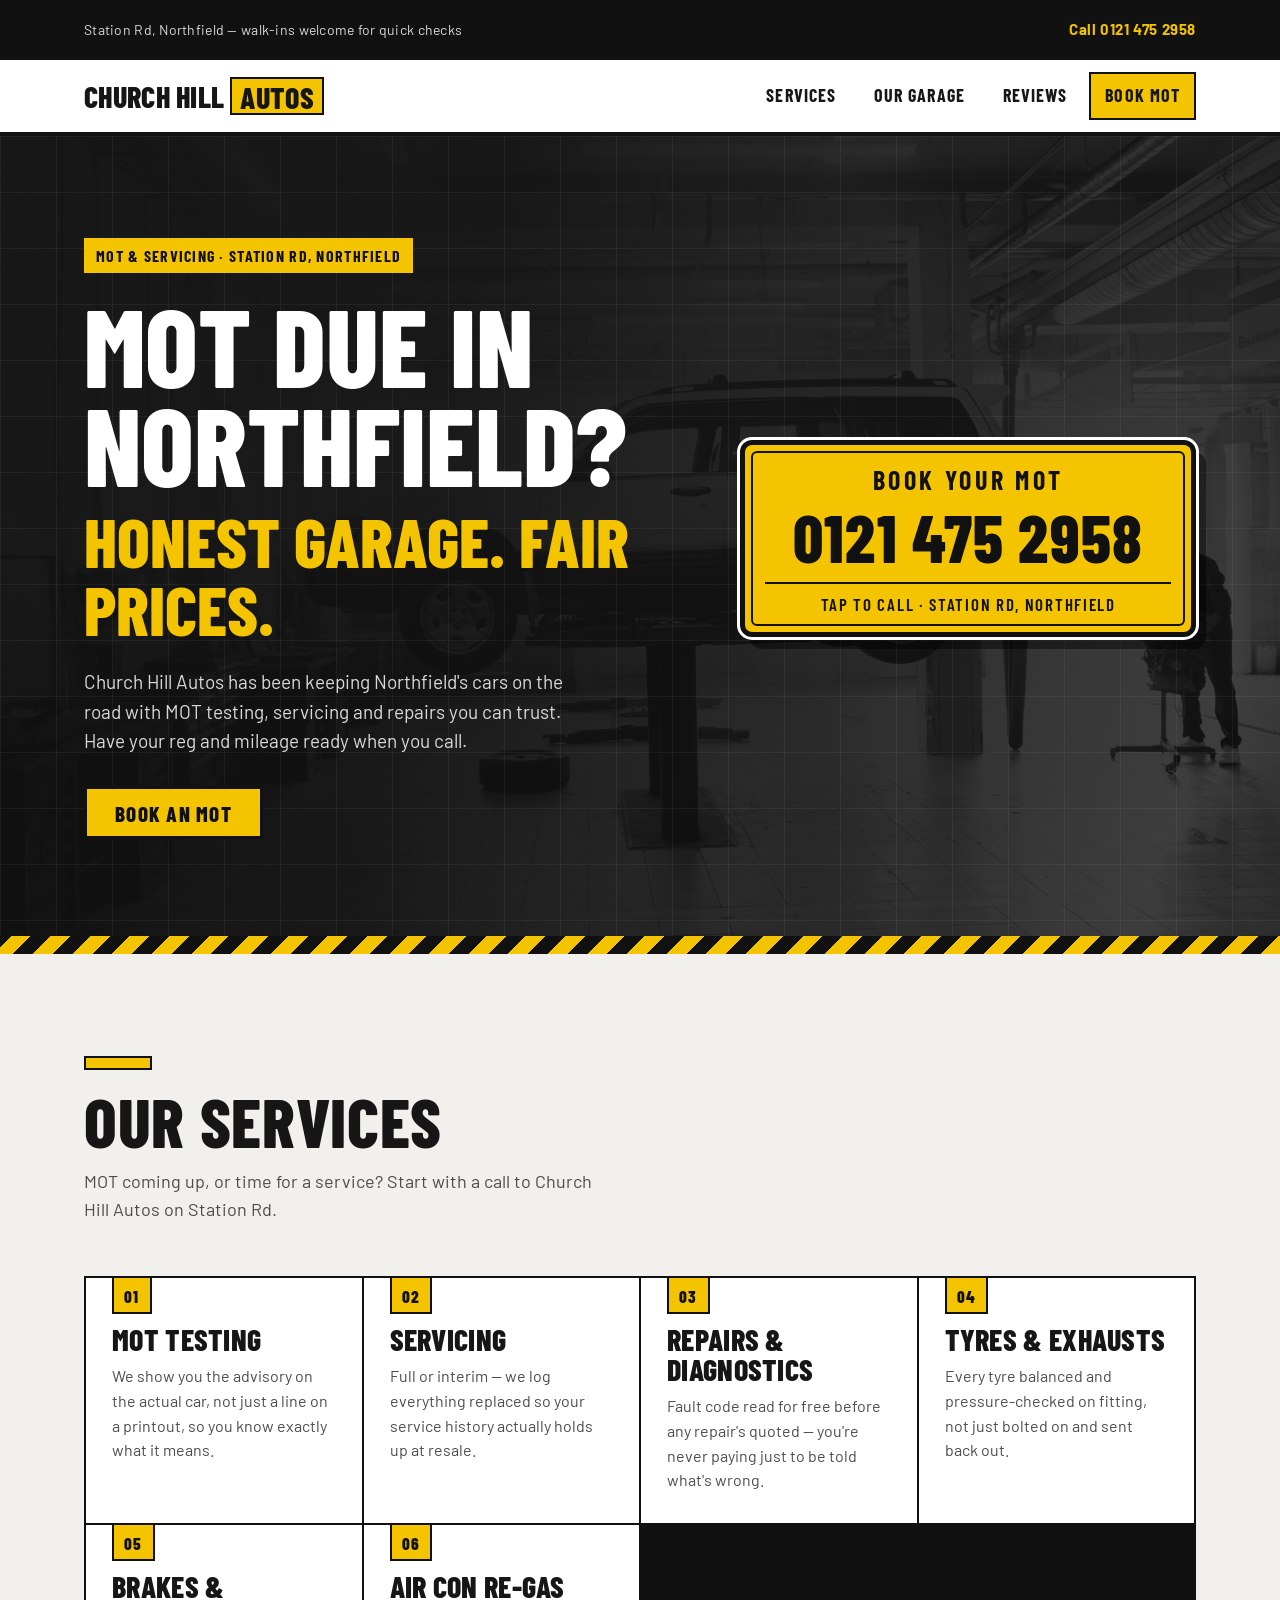
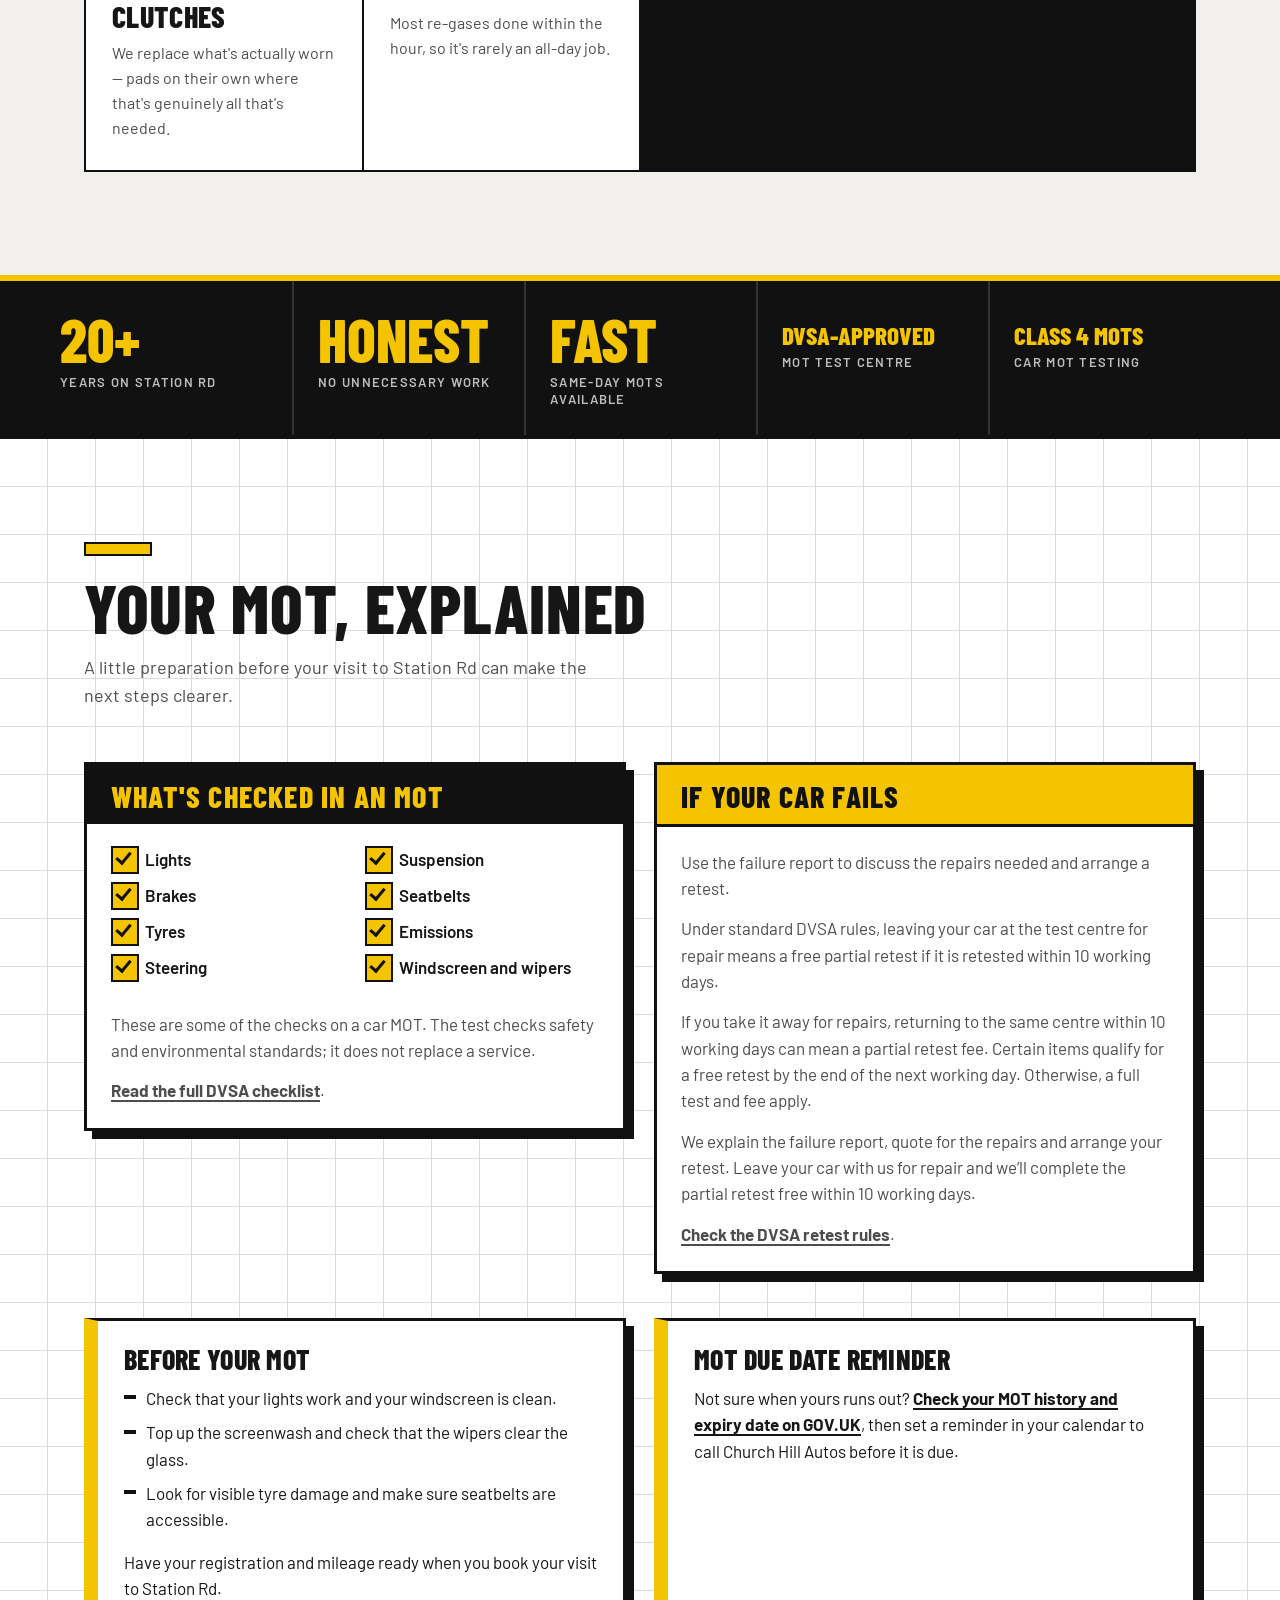
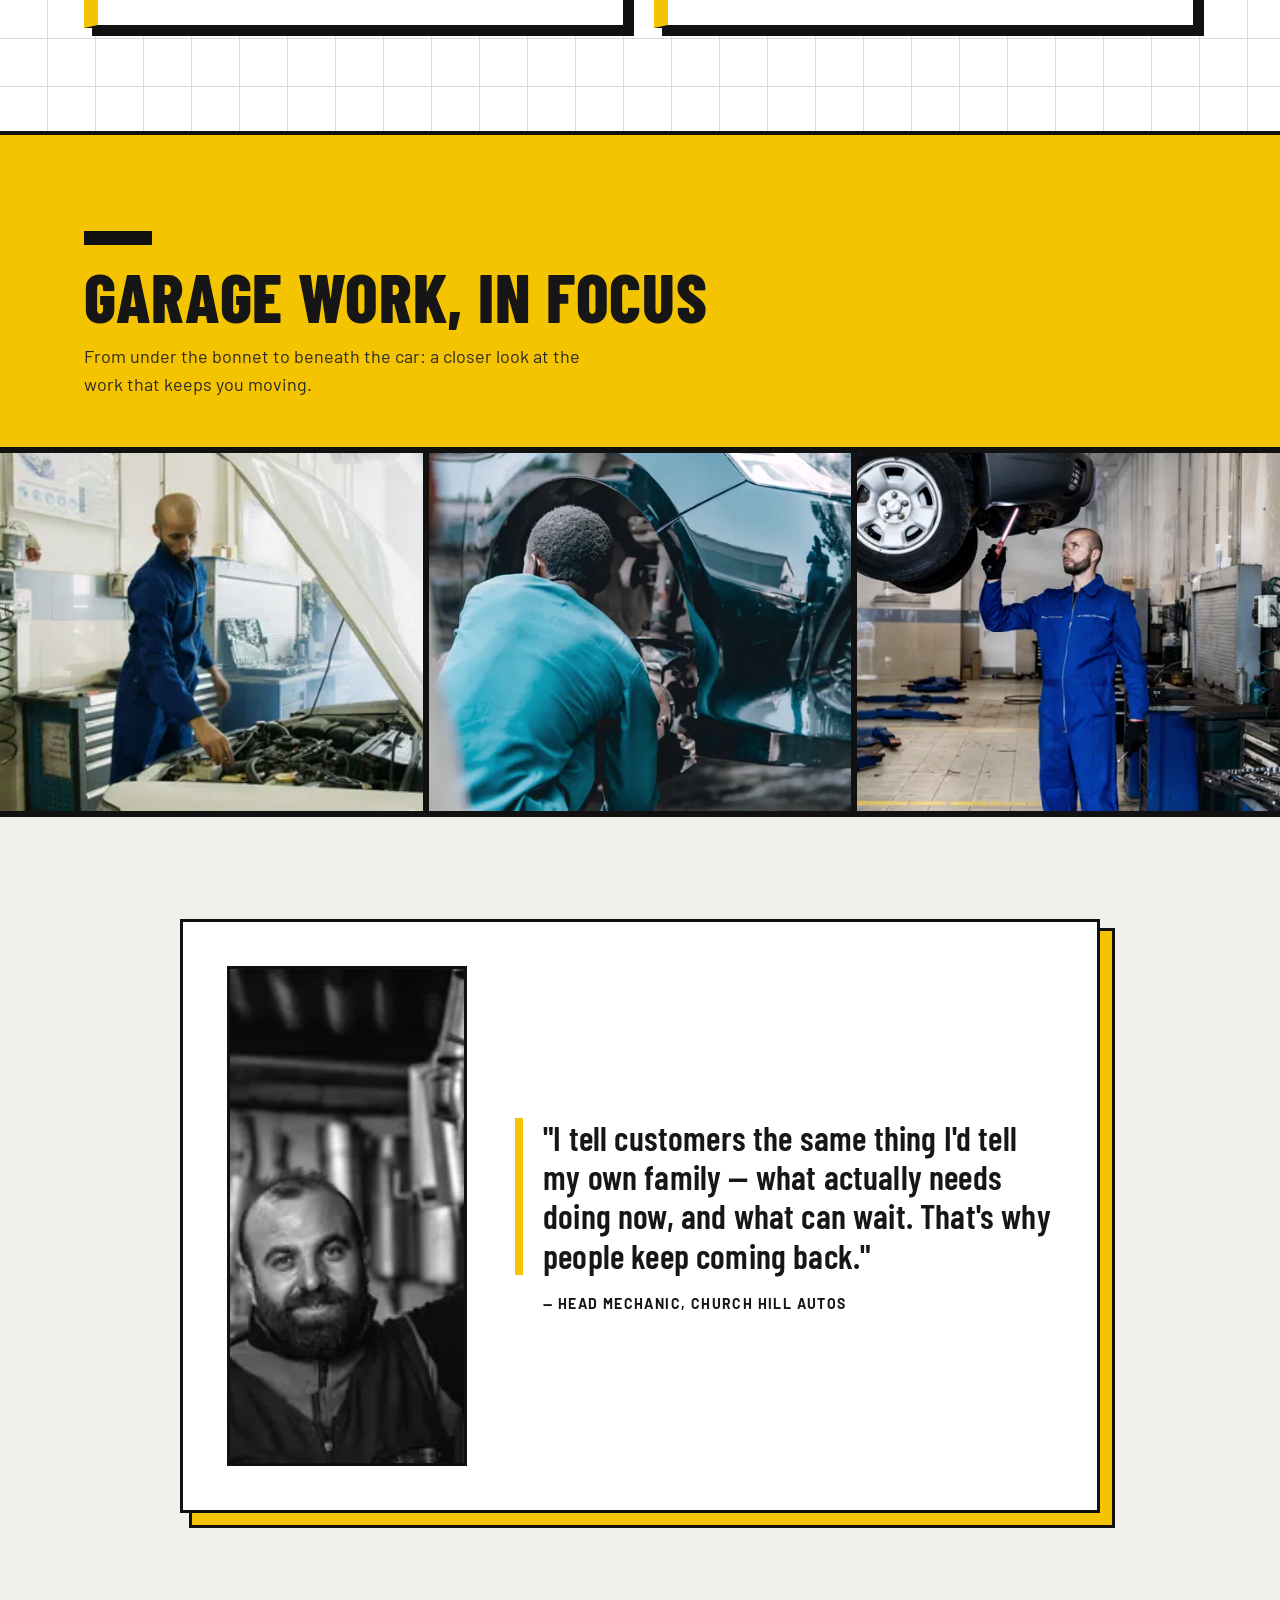
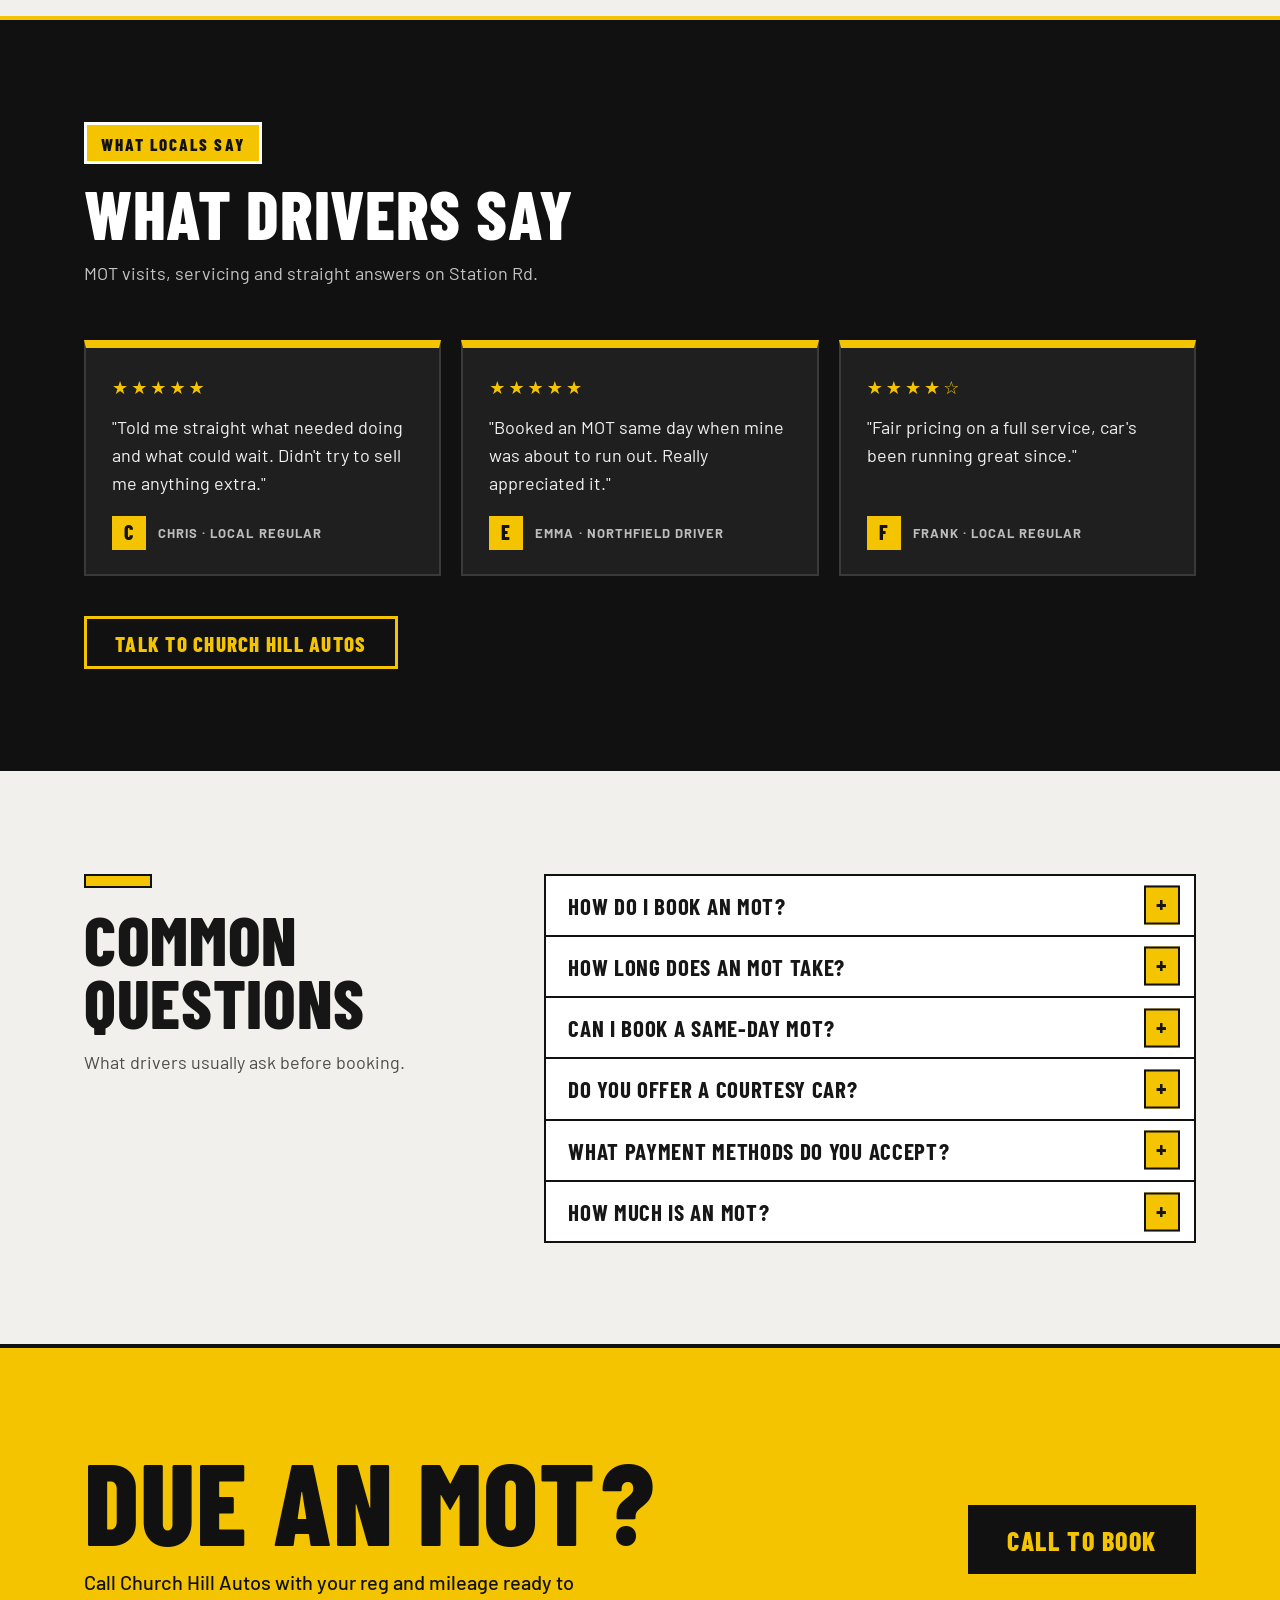
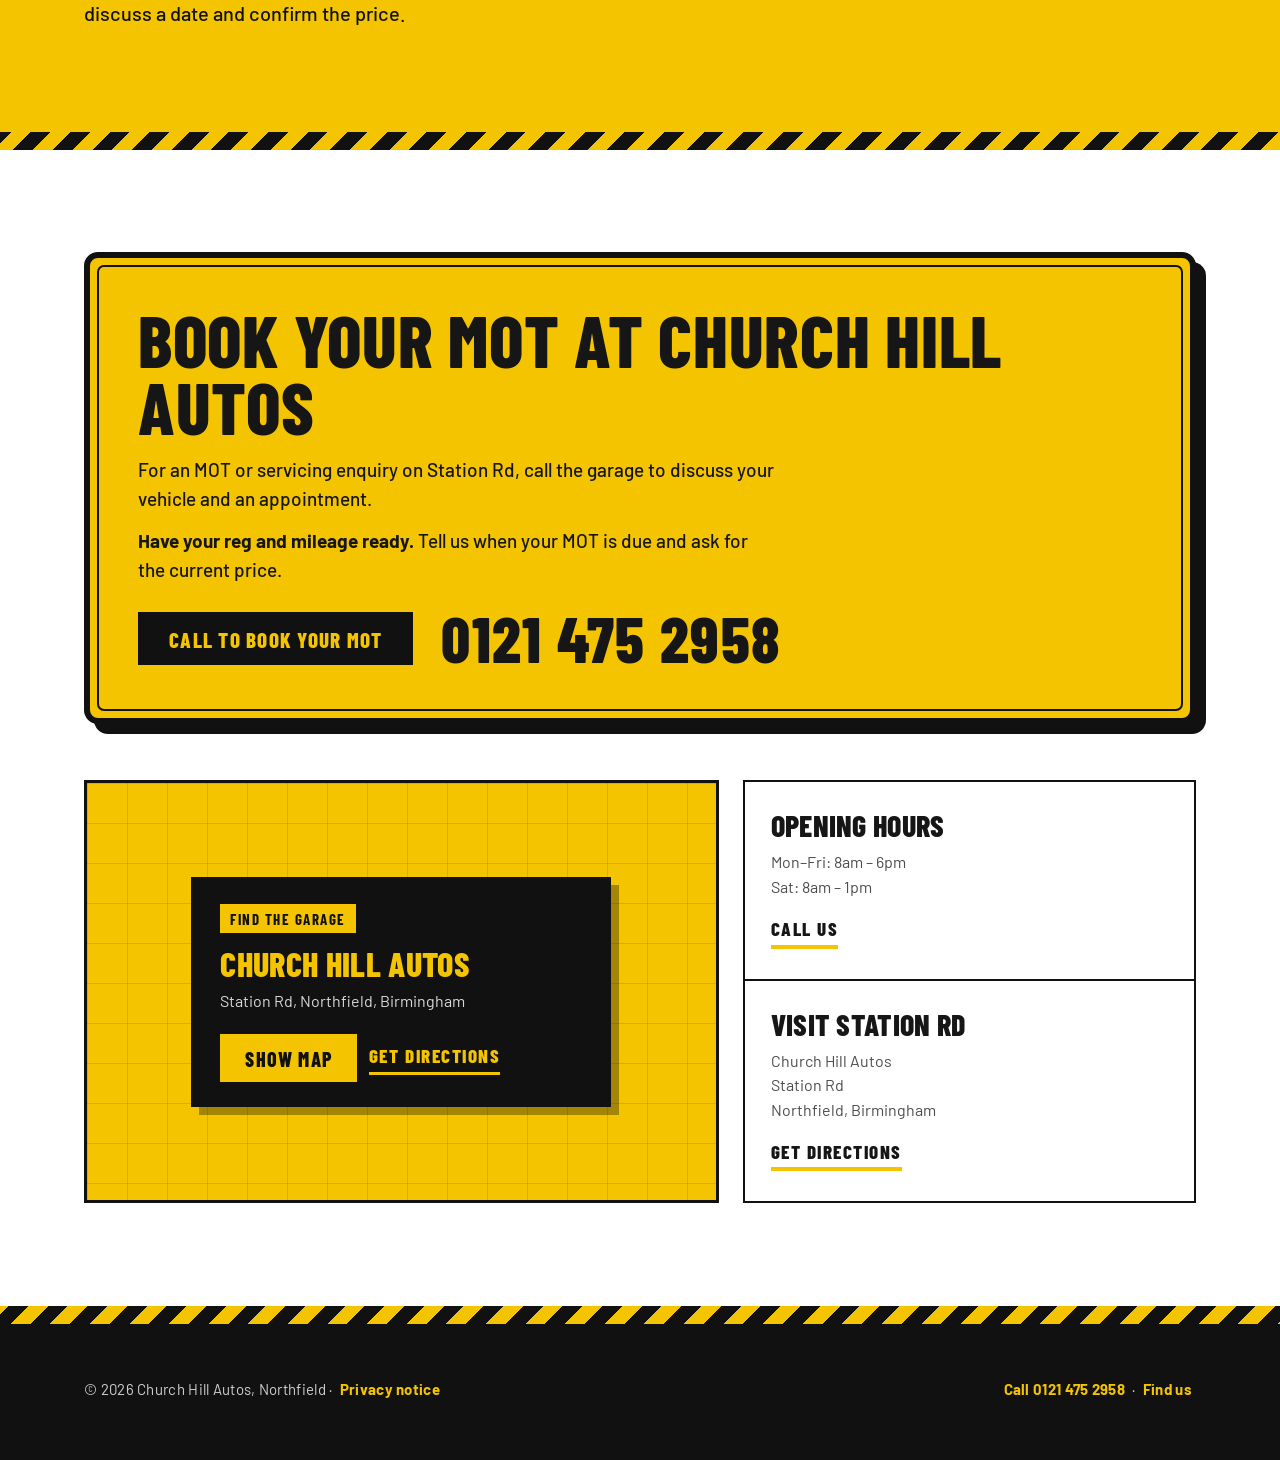
==== commit 007c31e8: "Security and privacy hardening - Self-host Pexels images (WebP; JPEG for og:image) and Google Fonts " ====
--- a/index.html
+++ b/index.html
@@ -3,6 +3,8 @@
 <head>
 <meta charset="UTF-8" />
 <meta name="viewport" content="width=device-width, initial-scale=1" />
+<meta http-equiv="Content-Security-Policy" content="default-src 'self'; script-src 'self' 'sha256-/x7W7R75k8Roq0WaVRQX9blP4OufE5xbAdzklGxsgpw=' 'sha256-/ujYExIjJ6agePCzaV7OteSWbK4NpHePfdHoC+kAnrI=' 'sha256-5lGhQKTYCkiJ50cKpDfsMOu7Qna0HYwihUK7ybVMC80='; style-src 'self' 'unsafe-inline'; img-src 'self' data:; font-src 'self'; frame-src https://maps.google.com https://www.google.com; connect-src 'self'; form-action 'self'; base-uri 'self'; object-src 'none'; upgrade-insecure-requests" />
+<meta name="referrer" content="strict-origin-when-cross-origin" />
 <title>MOT &amp; Servicing, Northfield, Birmingham | Church Hill Autos</title>
 <meta name="description" content="Church Hill Autos is an MOT, servicing and repairs garage on Station Rd, Northfield, Birmingham. Call 0121 475 2958 to book your MOT." />
 <link rel="canonical" href="https://desolatemartial553.github.io/church-hill-autos/" />
@@ -10,13 +12,13 @@
 <meta property="og:title" content="MOT &amp; Servicing, Northfield, Birmingham | Church Hill Autos" />
 <meta property="og:description" content="Church Hill Autos is an MOT, servicing and repairs garage on Station Rd, Northfield, Birmingham. Call 0121 475 2958 to book your MOT." />
 <meta property="og:url" content="https://desolatemartial553.github.io/church-hill-autos/" />
-<meta property="og:image" content="https://images.pexels.com/photos/8985667/pexels-photo-8985667.jpeg?auto=compress&cs=tinysrgb&w=1200" />
+<meta property="og:image" content="https://desolatemartial553.github.io/church-hill-autos/images/8985667-w1200-833241.jpg" />
 <meta property="og:locale" content="en_GB" />
 <meta property="og:site_name" content="Church Hill Autos" />
 <meta name="twitter:card" content="summary_large_image" />
 <meta name="twitter:title" content="MOT &amp; Servicing, Northfield, Birmingham | Church Hill Autos" />
 <meta name="twitter:description" content="Church Hill Autos is an MOT, servicing and repairs garage on Station Rd, Northfield, Birmingham. Call 0121 475 2958 to book your MOT." />
-<meta name="twitter:image" content="https://images.pexels.com/photos/8985667/pexels-photo-8985667.jpeg?auto=compress&cs=tinysrgb&w=1200" />
+<meta name="twitter:image" content="https://desolatemartial553.github.io/church-hill-autos/images/8985667-w1200-833241.jpg" />
 <meta name="theme-color" content="#F5C400" />
 <link rel="icon" href="data:image/svg+xml,%3Csvg xmlns='http://www.w3.org/2000/svg' viewBox='0 0 64 64'%3E%3Crect width='64' height='64' rx='12' fill='%23111111'/%3E%3Ctext x='32' y='45' font-family='Arial,sans-serif' font-size='34' font-weight='700' text-anchor='middle' fill='%23F5C400'%3ECH%3C/text%3E%3C/svg%3E" />
 <script type="application/ld+json">
@@ -25,7 +27,7 @@
   "@type": "AutoRepair",
   "name": "Church Hill Autos",
   "url": "https://desolatemartial553.github.io/church-hill-autos/",
-  "image": "https://images.pexels.com/photos/8985667/pexels-photo-8985667.jpeg?auto=compress&cs=tinysrgb&w=1200",
+  "image": "https://desolatemartial553.github.io/church-hill-autos/images/8985667-w1200-833241.jpg",
   "telephone": "+441214752958",
   "address": {
     "@type": "PostalAddress",
@@ -46,34 +48,35 @@
   ]
 }
 </script>
-<link rel="preconnect" href="https://fonts.googleapis.com" />
-<link rel="preconnect" href="https://fonts.gstatic.com" crossorigin />
-<link rel="preload" as="image" href="https://images.pexels.com/photos/8985667/pexels-photo-8985667.jpeg?auto=compress&cs=tinysrgb&w=800" media="(max-width:600px)" fetchpriority="high" />
-<link rel="preload" as="image" href="https://images.pexels.com/photos/8985667/pexels-photo-8985667.jpeg?auto=compress&cs=tinysrgb&w=1280" media="(min-width:601px) and (max-width:1100px)" fetchpriority="high" />
-<link rel="preload" as="image" href="https://images.pexels.com/photos/8985667/pexels-photo-8985667.jpeg?auto=compress&cs=tinysrgb&w=1920" media="(min-width:1101px)" fetchpriority="high" />
-<link href="https://fonts.googleapis.com/css2?family=Barlow+Condensed:wght@500;600;700;800&family=Barlow:wght@400;500;600;700&display=swap" rel="stylesheet" />
+<link rel="preload" as="image" href="images/8985667-w800-a859ad.webp" media="(max-width:600px)" fetchpriority="high" />
+<link rel="preload" as="image" href="images/8985667-w1280-b3f463.webp" media="(min-width:601px) and (max-width:1100px)" fetchpriority="high" />
+<link rel="preload" as="image" href="images/8985667-w1920-9d5382.webp" media="(min-width:1101px)" fetchpriority="high" />
+<link rel="stylesheet" href="fonts/fonts.css" />
 <style>
   :root{
     --yellow:#F5C400; --yellow-dk:#d9ad00; --black:#111111; --ink:#161616; --muted:#4d4d4d;
     --bg:#f1f0ec; --card:#ffffff; --line:#161616; --soft:#dcdad3;
     --hazard:repeating-linear-gradient(-45deg,#F5C400 0 14px,#111 14px 28px);
-    --tread:repeating-linear-gradient(90deg,#111 0 10px,transparent 10px 18px);
-    --head-font:'Barlow Condensed','Arial Narrow',sans-serif;
+      --head-font:'Barlow Condensed','Arial Narrow',sans-serif;
   }
   *{box-sizing:border-box; margin:0; padding:0;}
   html{-webkit-text-size-adjust:100%;}
+  section[id], main{scroll-margin-top:var(--header-h,84px);}
+  .skip-link{position:absolute; left:12px; top:-100px; z-index:100; background:var(--yellow); color:var(--black); border:3px solid var(--black); padding:12px 18px; font-family:var(--head-font); font-weight:800; font-size:20px; letter-spacing:.06em; text-transform:uppercase; text-decoration:none;}
+  .skip-link:focus{top:12px;}
+  [tabindex="-1"]:focus{outline:none;}
   body{font-family:'Barlow',system-ui,sans-serif; font-size:17px; background:var(--bg); color:var(--ink); line-height:1.55; overflow-x:clip;}
   h1,h2,h3{font-family:var(--head-font); text-transform:uppercase; letter-spacing:.01em; font-weight:800; line-height:1;}
   .wrap{max-width:1160px; margin:0 auto; padding:0 24px;}
   a{color:inherit;}
   img{display:block; max-width:100%;}
-  .reveal{opacity:0; transform:translateY(28px); transition:opacity .7s ease, transform .7s ease;}
-  .reveal.in{opacity:1; transform:none;}
+  .js .reveal{opacity:0; transform:translateY(28px); transition:opacity .7s ease, transform .7s ease;}
+  .js .reveal.in{opacity:1; transform:none;}
 
   /* top bar + header */
   .topbar{background:var(--black); color:#d8d8d8; font-size:14px; letter-spacing:.02em;}
   .topbar__inner{display:flex; justify-content:space-between; align-items:center; padding:8px 24px; flex-wrap:wrap; gap:4px 16px;}
-  .topbar a{color:var(--yellow); font-weight:700; text-decoration:none; font-size:15px; letter-spacing:.04em;}
+  .topbar a{display:inline-flex; align-items:center; min-height:44px; color:var(--yellow); font-weight:700; text-decoration:none; font-size:15px; letter-spacing:.04em;}
   header{position:sticky; top:0; background:#fff; border-bottom:4px solid var(--black); z-index:30; transition:box-shadow .3s;}
   header.scrolled{box-shadow:0 8px 24px rgba(0,0,0,.18);}
   .header__inner{display:flex; align-items:center; justify-content:space-between; padding:12px 24px; position:relative;}
@@ -84,11 +87,11 @@
   nav a:hover{border-color:var(--black);}
   nav li:last-child a{background:var(--yellow); border-color:var(--black);}
   nav li:last-child a:hover{background:var(--black); color:var(--yellow);}
-  .burger{display:none; flex-direction:column; gap:5px; background:var(--yellow); border:2px solid var(--black); cursor:pointer; padding:10px 9px;}
+  .burger{display:none; flex-direction:column; justify-content:center; align-items:center; gap:5px; background:var(--yellow); border:2px solid var(--black); cursor:pointer; padding:10px 9px; min-width:48px; min-height:48px;}
   .burger span{width:24px; height:3px; background:var(--black); display:block;}
   .mobile-menu{display:none; position:absolute; top:100%; left:0; right:0; background:#fff; border-bottom:4px solid var(--black); flex-direction:column; padding:4px 24px 12px;}
   .mobile-menu.open{display:flex;}
-  .mobile-menu a{padding:14px 0; text-decoration:none; font-family:var(--head-font); font-weight:700; font-size:22px; text-transform:uppercase; letter-spacing:.05em; border-bottom:2px solid var(--soft);}
+  .mobile-menu a{padding:14px 0; min-height:48px; text-decoration:none; font-family:var(--head-font); font-weight:700; font-size:22px; text-transform:uppercase; letter-spacing:.05em; border-bottom:2px solid var(--soft);}
   .mobile-menu a:last-child{border-bottom:0;}
 
   /* buttons */
@@ -101,9 +104,9 @@
 
   /* hero */
   .hero{position:relative; padding:0; color:#fff; overflow:hidden; background:var(--black);}
-  .hero::before{content:"";position:absolute; inset:0; background:url('https://images.pexels.com/photos/8985667/pexels-photo-8985667.jpeg?auto=compress&cs=tinysrgb&w=800') center/cover; filter:grayscale(1) contrast(1.1);}
-  @media(min-width:601px){.hero::before{background-image:url('https://images.pexels.com/photos/8985667/pexels-photo-8985667.jpeg?auto=compress&cs=tinysrgb&w=1280');}}
-  @media(min-width:1101px){.hero::before{background-image:url('https://images.pexels.com/photos/8985667/pexels-photo-8985667.jpeg?auto=compress&cs=tinysrgb&w=1920');}}
+  .hero::before{content:"";position:absolute; inset:0; background:url('images/8985667-w800-a859ad.webp') center/cover; filter:grayscale(1) contrast(1.1);}
+  @media(min-width:601px){.hero::before{background-image:url('images/8985667-w1280-b3f463.webp');}}
+  @media(min-width:1101px){.hero::before{background-image:url('images/8985667-w1920-9d5382.webp');}}
   .hero::after{content:"";position:absolute; inset:0; background:
       linear-gradient(rgba(255,255,255,.05) 1px,transparent 1px) 0 0/56px 56px,
       linear-gradient(90deg,rgba(255,255,255,.05) 1px,transparent 1px) 0 0/56px 56px,
@@ -143,9 +146,9 @@
   .strip .grid{background:transparent; border:0; display:grid; grid-template-columns:repeat(5,1fr); gap:0; text-align:left; padding:0;}
   .strip .grid > div{padding:30px 24px 28px; border-left:2px solid #333;}
   .strip .grid > div:first-child{border-left:0; padding-left:0;}
-  .strip h3{font-size:clamp(42px,5vw,60px); color:var(--yellow); line-height:.95; margin-bottom:6px;}
+  .strip .metric{display:block; font-family:var(--head-font); text-transform:uppercase; font-weight:800; font-size:clamp(42px,5vw,60px); color:var(--yellow); line-height:.95; margin-bottom:6px;}
   .strip p{color:#bdbdbd; font-size:13px; font-weight:600; text-transform:uppercase; letter-spacing:.1em; line-height:1.3;}
-  .strip .trust-label{font-size:25px; line-height:1; padding-top:12px; padding-bottom:0;}
+  .strip .metric.trust-label{font-size:25px; line-height:1; padding-top:12px; padding-bottom:0;}
 
   /* gallery */
   .work-sec{padding:0; background:var(--yellow); border-top:4px solid var(--black);}
@@ -155,7 +158,6 @@
   .work-sec .section__head::before{background:var(--black);}
   .band{display:grid; grid-template-columns:repeat(3,1fr); gap:6px; background:var(--black); border-top:6px solid var(--black); border-bottom:6px solid var(--black);}
   .band img{width:100%; height:clamp(220px,28vw,360px); object-fit:cover; filter:contrast(1.05) saturate(.9);}
-  .tread{height:14px; background:var(--tread); background-color:var(--yellow); border-bottom:4px solid var(--black);}
 
   /* owner */
   .owner{display:grid; grid-template-columns:240px 1fr; gap:clamp(24px,4vw,48px); align-items:center; background:var(--card); border:3px solid var(--black); border-radius:0; padding:clamp(24px,4vw,44px); max-width:920px; margin:0 auto; box-shadow:12px 12px 0 var(--yellow), 12px 12px 0 3px var(--black);}
@@ -185,13 +187,15 @@
   .split .section__head{position:sticky; top:110px; margin-bottom:0;}
   .faq{max-width:none; margin:0;}
   .faq details{background:var(--card); border:2px solid var(--black); border-radius:0; padding:0; margin-bottom:-2px;}
-  .faq summary{cursor:pointer; font-weight:700; list-style:none; font-family:var(--head-font); text-transform:uppercase; letter-spacing:.03em; font-size:23px; line-height:1.1; padding:18px 64px 16px 22px; position:relative;}
+  .faq summary{cursor:pointer; min-height:44px; font-weight:700; list-style:none; font-family:var(--head-font); text-transform:uppercase; letter-spacing:.03em; font-size:23px; line-height:1.1; padding:18px 64px 16px 22px; position:relative;}
   .faq summary::-webkit-details-marker{display:none;}
   .faq summary::after{content:"+"; position:absolute; right:14px; top:50%; transform:translateY(-50%); width:32px; height:32px; background:var(--yellow); border:2px solid var(--black); display:flex; align-items:center; justify-content:center; font-size:24px; line-height:1; padding-bottom:3px;}
   .faq details[open] summary{background:#fffbe6;}
   .faq details[open] summary::after{content:"–"; background:var(--black); color:var(--yellow);}
   .faq p{padding:6px 22px 22px; color:var(--muted); font-size:17px; background:#fffbe6;}
-  .faq summary:focus-visible, .btn:focus-visible, a:focus-visible{outline:3px solid var(--black); outline-offset:3px;}
+  a:focus-visible, button:focus-visible, summary:focus-visible, .btn:focus-visible{outline:3px solid var(--black); outline-offset:3px;}
+  .topbar a:focus-visible, .hero a:focus-visible, .strip a:focus-visible, .reviews a:focus-visible, footer a:focus-visible, .sticky-cta a:focus-visible{outline-color:var(--yellow);}
+  .plate:focus-visible{outline-offset:5px;}
 
   /* call band */
   .cta-band{background:var(--yellow); color:var(--black); text-align:left; border-top:4px solid var(--black); position:relative; padding-bottom:calc(clamp(56px,8vw,104px) + 18px);}
@@ -223,8 +227,9 @@
   footer .wrap{display:flex; flex-wrap:wrap; justify-content:space-between; gap:8px 32px;}
   footer a{color:var(--yellow); text-decoration:none; font-weight:700;}
   footer a:hover{text-decoration:underline;}
+  footer a{display:inline-flex; align-items:center; min-height:44px; padding:0 4px;}
   .sticky-cta{position:fixed; bottom:0; left:0; right:0; background:var(--black); border-top:4px solid var(--yellow); padding:10px 16px; display:none; justify-content:center; gap:10px; z-index:40;}
-  .sticky-cta a{flex:1; max-width:280px; padding:13px 10px 11px; font-size:19px;}
+  .sticky-cta a{flex:1; max-width:280px; min-height:48px; padding:13px 10px 11px; font-size:19px;}
   .sticky-cta .btn--accent{border-color:var(--yellow);}
 
   /* MOT guidance */
@@ -275,15 +280,24 @@
     .cta-band .btn{margin-top:28px;}
   }
   @media(min-width:821px){
+    .mobile-menu, .mobile-menu.open{display:none;}
     .plate__num{font-size:clamp(36px,5.2vw,76px);}
   }
   @media(max-width:560px){
     body{font-size:16px;}
+    .wrap, .topbar__inner, .header__inner, .hero__inner, .map-contact, .work-sec .work-head{padding-left:18px; padding-right:18px;}
+    .mobile-menu{padding-left:18px; padding-right:18px;}
+    footer{padding-left:0; padding-right:0;}
+    .owner{padding:20px;}
+    .owner blockquote{border-left-width:6px; padding-left:14px;}
+    .owner .who{padding-left:20px;}
+    .sticky-cta{padding:10px 12px; gap:8px;}
+    .sticky-cta a{padding:13px 6px 11px; font-size:18px; letter-spacing:.04em; white-space:nowrap;}
     .strip .grid{grid-template-columns:1fr;}
     .strip .grid > div, .strip .grid > div:nth-child(n){grid-column:auto; border-left:0; padding-left:0; border-top:2px solid #333; padding-top:20px; padding-bottom:18px; display:flex; align-items:baseline; flex-wrap:wrap; gap:2px 14px;}
     .strip .grid > div:first-child{border-top:0;}
-    .strip h3{margin-bottom:0; font-size:38px;}
-    .strip .trust-label{padding-top:0; font-size:24px;}
+    .strip .metric{margin-bottom:0; font-size:38px;}
+    .strip .metric.trust-label{padding-top:0; font-size:24px;}
     .mot-checks{columns:1;}
     .mot-panel > :not(h3){margin-left:20px; margin-right:20px;}
     .mot-panel h3{padding:14px 20px 11px; font-size:27px;}
@@ -297,12 +311,16 @@
     .cta-band .btn{display:flex;}
   }
   @media(prefers-reduced-motion:reduce){
-    .reveal{transition:none; opacity:1; transform:none;}
-    .btn,.plate,.review{transition:none;}
+    html{scroll-behavior:auto;}
+    *,*::before,*::after{animation:none !important; transition:none !important;}
+    .js .reveal{opacity:1; transform:none;}
+    .btn:hover, .plate:hover, .review:hover{transform:none;}
   }
 </style>
 </head>
 <body>
+<script>document.documentElement.classList.add('js');</script>
+<a class="skip-link" href="#main">Skip to content</a>
 
 <div class="topbar">
   <div class="wrap topbar__inner">
@@ -316,7 +334,7 @@
 <header id="siteHeader">
   <div class="wrap header__inner">
     <a class="brand" href="#top">Church Hill <span>Autos</span></a>
-    <nav>
+    <nav aria-label="Main">
       <ul>
         <li><a href="#services">Services</a></li>
         <li><a href="#work">Our Garage</a></li>
@@ -324,7 +342,7 @@
         <li><a href="#contact">Book MOT</a></li>
       </ul>
     </nav>
-    <button class="burger" id="burgerBtn" aria-label="Menu"><span></span><span></span><span></span></button>
+    <button type="button" class="burger" id="burgerBtn" aria-label="Menu" aria-expanded="false" aria-controls="mobileMenu"><span></span><span></span><span></span></button>
     <div class="mobile-menu" id="mobileMenu">
       <a href="#services">Services</a>
       <a href="#work">Our Garage</a>
@@ -333,6 +351,8 @@
     </div>
   </div>
 </header>
+
+<main id="main" tabindex="-1">
 
 <section class="hero" id="top">
   <div class="hero__inner">
@@ -387,17 +407,17 @@
 <section class="strip">
   <div class="wrap grid">
     <!-- PLACEHOLDER: verify 20+ years trading on Station Rd -->
-    <div class="reveal"><h3>20+</h3><p>Years on Station Rd</p></div>
+    <div class="reveal"><span class="metric">20+</span><p>Years on Station Rd</p></div>
     <!-- /PLACEHOLDER -->
     <!-- PLACEHOLDER: confirm no-unnecessary-work and same-day MOT claims -->
-    <div class="reveal"><h3>Honest</h3><p>No Unnecessary Work</p></div>
-    <div class="reveal"><h3>Fast</h3><p>Same-Day MOTs Available</p></div>
+    <div class="reveal"><span class="metric">Honest</span><p>No Unnecessary Work</p></div>
+    <div class="reveal"><span class="metric">Fast</span><p>Same-Day MOTs Available</p></div>
     <!-- /PLACEHOLDER -->
     <!-- PLACEHOLDER: verify DVSA approval before publishing -->
-    <div class="reveal"><h3 class="trust-label">DVSA-approved</h3><p>MOT test centre</p></div>
+    <div class="reveal"><span class="metric trust-label">DVSA-approved</span><p>MOT test centre</p></div>
     <!-- /PLACEHOLDER -->
     <!-- PLACEHOLDER: confirm Class 4 MOT testing availability -->
-    <div class="reveal"><h3 class="trust-label">Class 4 MOTs</h3><p>Car MOT testing</p></div>
+    <div class="reveal"><span class="metric trust-label">Class 4 MOTs</span><p>Car MOT testing</p></div>
     <!-- /PLACEHOLDER -->
   </div>
 </section>
@@ -455,16 +475,16 @@
     </div>
   </div>
   <div class="band reveal">
-    <img src="https://images.pexels.com/photos/8985452/pexels-photo-8985452.jpeg?auto=compress&cs=tinysrgb&w=800" srcset="https://images.pexels.com/photos/8985452/pexels-photo-8985452.jpeg?auto=compress&cs=tinysrgb&w=480 480w, https://images.pexels.com/photos/8985452/pexels-photo-8985452.jpeg?auto=compress&cs=tinysrgb&w=800 800w, https://images.pexels.com/photos/8985452/pexels-photo-8985452.jpeg?auto=compress&cs=tinysrgb&w=1200 1200w" sizes="(max-width:820px) 100vw, 33vw" width="800" height="450" alt="Mechanic looking at car engine" loading="lazy" decoding="async" />
-    <img src="https://images.pexels.com/photos/36044141/pexels-photo-36044141.jpeg?auto=compress&cs=tinysrgb&w=800" srcset="https://images.pexels.com/photos/36044141/pexels-photo-36044141.jpeg?auto=compress&cs=tinysrgb&w=480 480w, https://images.pexels.com/photos/36044141/pexels-photo-36044141.jpeg?auto=compress&cs=tinysrgb&w=800 800w, https://images.pexels.com/photos/36044141/pexels-photo-36044141.jpeg?auto=compress&cs=tinysrgb&w=1200 1200w" sizes="(max-width:820px) 100vw, 33vw" width="800" height="1200" alt="Mechanic repairing car brake" loading="lazy" decoding="async" />
-    <img src="https://images.pexels.com/photos/8986105/pexels-photo-8986105.jpeg?auto=compress&cs=tinysrgb&w=800" srcset="https://images.pexels.com/photos/8986105/pexels-photo-8986105.jpeg?auto=compress&cs=tinysrgb&w=480 480w, https://images.pexels.com/photos/8986105/pexels-photo-8986105.jpeg?auto=compress&cs=tinysrgb&w=800 800w, https://images.pexels.com/photos/8986105/pexels-photo-8986105.jpeg?auto=compress&cs=tinysrgb&w=1200 1200w" sizes="(max-width:820px) 100vw, 33vw" width="800" height="1200" alt="Mechanic working under a vehicle" loading="lazy" decoding="async" />
+    <img src="images/8985452-w800-d89f15.webp" srcset="images/8985452-w480-8723d9.webp 480w, images/8985452-w800-d89f15.webp 800w, images/8985452-w1200-f12016.webp 1200w" sizes="(max-width:820px) 100vw, 33vw" width="800" height="450" alt="Mechanic looking at car engine" loading="lazy" decoding="async" />
+    <img src="images/36044141-w800-9f5515.webp" srcset="images/36044141-w480-bb94f7.webp 480w, images/36044141-w800-9f5515.webp 800w, images/36044141-w1200-5f187c.webp 1200w" sizes="(max-width:820px) 100vw, 33vw" width="800" height="1200" alt="Mechanic repairing car brake" loading="lazy" decoding="async" />
+    <img src="images/8986105-w800-215030.webp" srcset="images/8986105-w480-4d6d84.webp 480w, images/8986105-w800-215030.webp 800w, images/8986105-w1200-2f6a9f.webp 1200w" sizes="(max-width:820px) 100vw, 33vw" width="800" height="1200" alt="Mechanic working under a vehicle" loading="lazy" decoding="async" />
   </div>
 </section>
 
 <section class="owner-sec">
   <div class="wrap">
     <div class="owner reveal">
-      <img src="https://images.pexels.com/photos/34011409/pexels-photo-34011409.jpeg?auto=compress&cs=tinysrgb&fit=crop&w=500&h=500" srcset="https://images.pexels.com/photos/34011409/pexels-photo-34011409.jpeg?auto=compress&cs=tinysrgb&fit=crop&w=240&h=240 240w, https://images.pexels.com/photos/34011409/pexels-photo-34011409.jpeg?auto=compress&cs=tinysrgb&fit=crop&w=500&h=500 500w" sizes="(max-width:820px) 200px, 240px" width="500" height="500" alt="Mechanic in a garage setting" loading="lazy" decoding="async" />
+      <img src="images/34011409-w500-h500-e1aea8.webp" srcset="images/34011409-w240-h240-4bf34c.webp 240w, images/34011409-w500-h500-e1aea8.webp 500w" sizes="(max-width:820px) 200px, 240px" width="500" height="500" alt="Mechanic in a garage setting" loading="lazy" decoding="async" />
       <div>
         <!-- PLACEHOLDER: replace staff quotation and attribution with an approved Church Hill Autos quotation -->
         <blockquote>"I tell customers the same thing I'd tell my own family — what actually needs doing now, and what can wait. That's why people keep coming back."</blockquote>
@@ -572,9 +592,11 @@
   </div>
 </section>
 
+</main>
+
 <footer>
   <div class="wrap">
-    <p>&copy; 2026 Church Hill Autos, Northfield</p>
+    <p>&copy; 2026 Church Hill Autos, Northfield · <a href="privacy.html">Privacy notice</a></p>
     <p><a href="tel:+441214752958">Call 0121 475 2958</a> · <a href="#contact">Find us</a></p>
   </div>
 </footer>
@@ -587,33 +609,58 @@
 <script>
   const burger = document.getElementById('burgerBtn');
   const menu = document.getElementById('mobileMenu');
-  burger.addEventListener('click', () => menu.classList.toggle('open'));
-
   const header = document.getElementById('siteHeader');
-  window.addEventListener('scroll', () => header.classList.toggle('scrolled', window.scrollY > 10));
+  const reduceMotion = window.matchMedia('(prefers-reduced-motion: reduce)');
+  const desktop = window.matchMedia('(min-width: 821px)');
+
+  function setMenu(open, returnFocus){
+    menu.classList.toggle('open', open);
+    burger.setAttribute('aria-expanded', String(open));
+    if(!open && returnFocus) burger.focus();
+  }
+  burger.addEventListener('click', () => setMenu(!menu.classList.contains('open')));
+  document.addEventListener('keydown', (e) => {
+    if(e.key === 'Escape' && menu.classList.contains('open')) setMenu(false, true);
+  });
+  desktop.addEventListener('change', (e) => { if(e.matches) setMenu(false); });
+
+  function syncHeaderOffset(){
+    document.documentElement.style.setProperty('--header-h', (header.offsetHeight + 12) + 'px');
+  }
+  syncHeaderOffset();
+  window.addEventListener('resize', syncHeaderOffset);
+  window.addEventListener('load', syncHeaderOffset);
+
+  window.addEventListener('scroll', () => header.classList.toggle('scrolled', window.scrollY > 10), { passive: true });
 
   function smoothScrollTo(id){
     const target = document.getElementById(id);
     if(!target) return;
-    const headerH = header.offsetHeight;
-    const top = target.getBoundingClientRect().top + window.scrollY - headerH - 12;
-    window.scrollTo({ top: Math.max(top, 0), behavior: 'smooth' });
-  }
-  document.querySelectorAll('a[href^="#"]').forEach(link => {
+    const top = target.getBoundingClientRect().top + window.scrollY - header.offsetHeight - 12;
+    window.scrollTo({ top: Math.max(top, 0), behavior: reduceMotion.matches ? 'auto' : 'smooth' });
+    if(!target.hasAttribute('tabindex')) target.setAttribute('tabindex', '-1');
+    target.focus({ preventScroll: true });
+  }
+  document.querySelectorAll('a[href^="#"]:not(.skip-link)').forEach(link => {
     const id = link.getAttribute('href').slice(1);
     if(!document.getElementById(id)) return;
     link.addEventListener('click', (e) => {
       e.preventDefault();
-      menu.classList.remove('open');
+      setMenu(false);
       smoothScrollTo(id);
       history.replaceState(null, '', '#' + id);
     });
   });
 
-  const io = new IntersectionObserver((entries) => {
-    entries.forEach(e => { if(e.isIntersecting){ e.target.classList.add('in'); io.unobserve(e.target); } });
-  }, { threshold: 0.15 });
-  document.querySelectorAll('.reveal').forEach(el => io.observe(el));
+  const reveals = document.querySelectorAll('.reveal');
+  if('IntersectionObserver' in window){
+    const io = new IntersectionObserver((entries) => {
+      entries.forEach(e => { if(e.isIntersecting){ e.target.classList.add('in'); io.unobserve(e.target); } });
+    }, { threshold: 0.15 });
+    reveals.forEach(el => io.observe(el));
+  } else {
+    reveals.forEach(el => el.classList.add('in'));
+  }
 </script>
 
 <style>
--- a/fonts/fonts.css
+++ b/fonts/fonts.css
@@ -0,0 +1,65 @@
+/* Self-hosted Google Fonts (latin subset), downloaded 2026-10-02. */
+@font-face {
+  font-family: 'Barlow';
+  font-style: normal;
+  font-weight: 400;
+  font-display: swap;
+  src: url(7cHpv4kjgoGqM7E_DMs5.woff2) format('woff2');
+  unicode-range: U+0000-00FF, U+0131, U+0152-0153, U+02BB-02BC, U+02C6, U+02DA, U+02DC, U+0304, U+0308, U+0329, U+2000-206F, U+20AC, U+2122, U+2191, U+2193, U+2212, U+2215, U+FEFF, U+FFFD;
+}
+@font-face {
+  font-family: 'Barlow';
+  font-style: normal;
+  font-weight: 500;
+  font-display: swap;
+  src: url(7cHqv4kjgoGqM7E3_-gs51os.woff2) format('woff2');
+  unicode-range: U+0000-00FF, U+0131, U+0152-0153, U+02BB-02BC, U+02C6, U+02DA, U+02DC, U+0304, U+0308, U+0329, U+2000-206F, U+20AC, U+2122, U+2191, U+2193, U+2212, U+2215, U+FEFF, U+FFFD;
+}
+@font-face {
+  font-family: 'Barlow';
+  font-style: normal;
+  font-weight: 600;
+  font-display: swap;
+  src: url(7cHqv4kjgoGqM7E30-8s51os.woff2) format('woff2');
+  unicode-range: U+0000-00FF, U+0131, U+0152-0153, U+02BB-02BC, U+02C6, U+02DA, U+02DC, U+0304, U+0308, U+0329, U+2000-206F, U+20AC, U+2122, U+2191, U+2193, U+2212, U+2215, U+FEFF, U+FFFD;
+}
+@font-face {
+  font-family: 'Barlow';
+  font-style: normal;
+  font-weight: 700;
+  font-display: swap;
+  src: url(7cHqv4kjgoGqM7E3t-4s51os.woff2) format('woff2');
+  unicode-range: U+0000-00FF, U+0131, U+0152-0153, U+02BB-02BC, U+02C6, U+02DA, U+02DC, U+0304, U+0308, U+0329, U+2000-206F, U+20AC, U+2122, U+2191, U+2193, U+2212, U+2215, U+FEFF, U+FFFD;
+}
+@font-face {
+  font-family: 'Barlow Condensed';
+  font-style: normal;
+  font-weight: 500;
+  font-display: swap;
+  src: url(HTxwL3I-JCGChYJ8VI-L6OO_au7B4-Lwz3bWuQ.woff2) format('woff2');
+  unicode-range: U+0000-00FF, U+0131, U+0152-0153, U+02BB-02BC, U+02C6, U+02DA, U+02DC, U+0304, U+0308, U+0329, U+2000-206F, U+20AC, U+2122, U+2191, U+2193, U+2212, U+2215, U+FEFF, U+FFFD;
+}
+@font-face {
+  font-family: 'Barlow Condensed';
+  font-style: normal;
+  font-weight: 600;
+  font-display: swap;
+  src: url(HTxwL3I-JCGChYJ8VI-L6OO_au7B4873z3bWuQ.woff2) format('woff2');
+  unicode-range: U+0000-00FF, U+0131, U+0152-0153, U+02BB-02BC, U+02C6, U+02DA, U+02DC, U+0304, U+0308, U+0329, U+2000-206F, U+20AC, U+2122, U+2191, U+2193, U+2212, U+2215, U+FEFF, U+FFFD;
+}
+@font-face {
+  font-family: 'Barlow Condensed';
+  font-style: normal;
+  font-weight: 700;
+  font-display: swap;
+  src: url(HTxwL3I-JCGChYJ8VI-L6OO_au7B46r2z3bWuQ.woff2) format('woff2');
+  unicode-range: U+0000-00FF, U+0131, U+0152-0153, U+02BB-02BC, U+02C6, U+02DA, U+02DC, U+0304, U+0308, U+0329, U+2000-206F, U+20AC, U+2122, U+2191, U+2193, U+2212, U+2215, U+FEFF, U+FFFD;
+}
+@font-face {
+  font-family: 'Barlow Condensed';
+  font-style: normal;
+  font-weight: 800;
+  font-display: swap;
+  src: url(HTxwL3I-JCGChYJ8VI-L6OO_au7B47b1z3bWuQ.woff2) format('woff2');
+  unicode-range: U+0000-00FF, U+0131, U+0152-0153, U+02BB-02BC, U+02C6, U+02DA, U+02DC, U+0304, U+0308, U+0329, U+2000-206F, U+20AC, U+2122, U+2191, U+2193, U+2212, U+2215, U+FEFF, U+FFFD;
+}
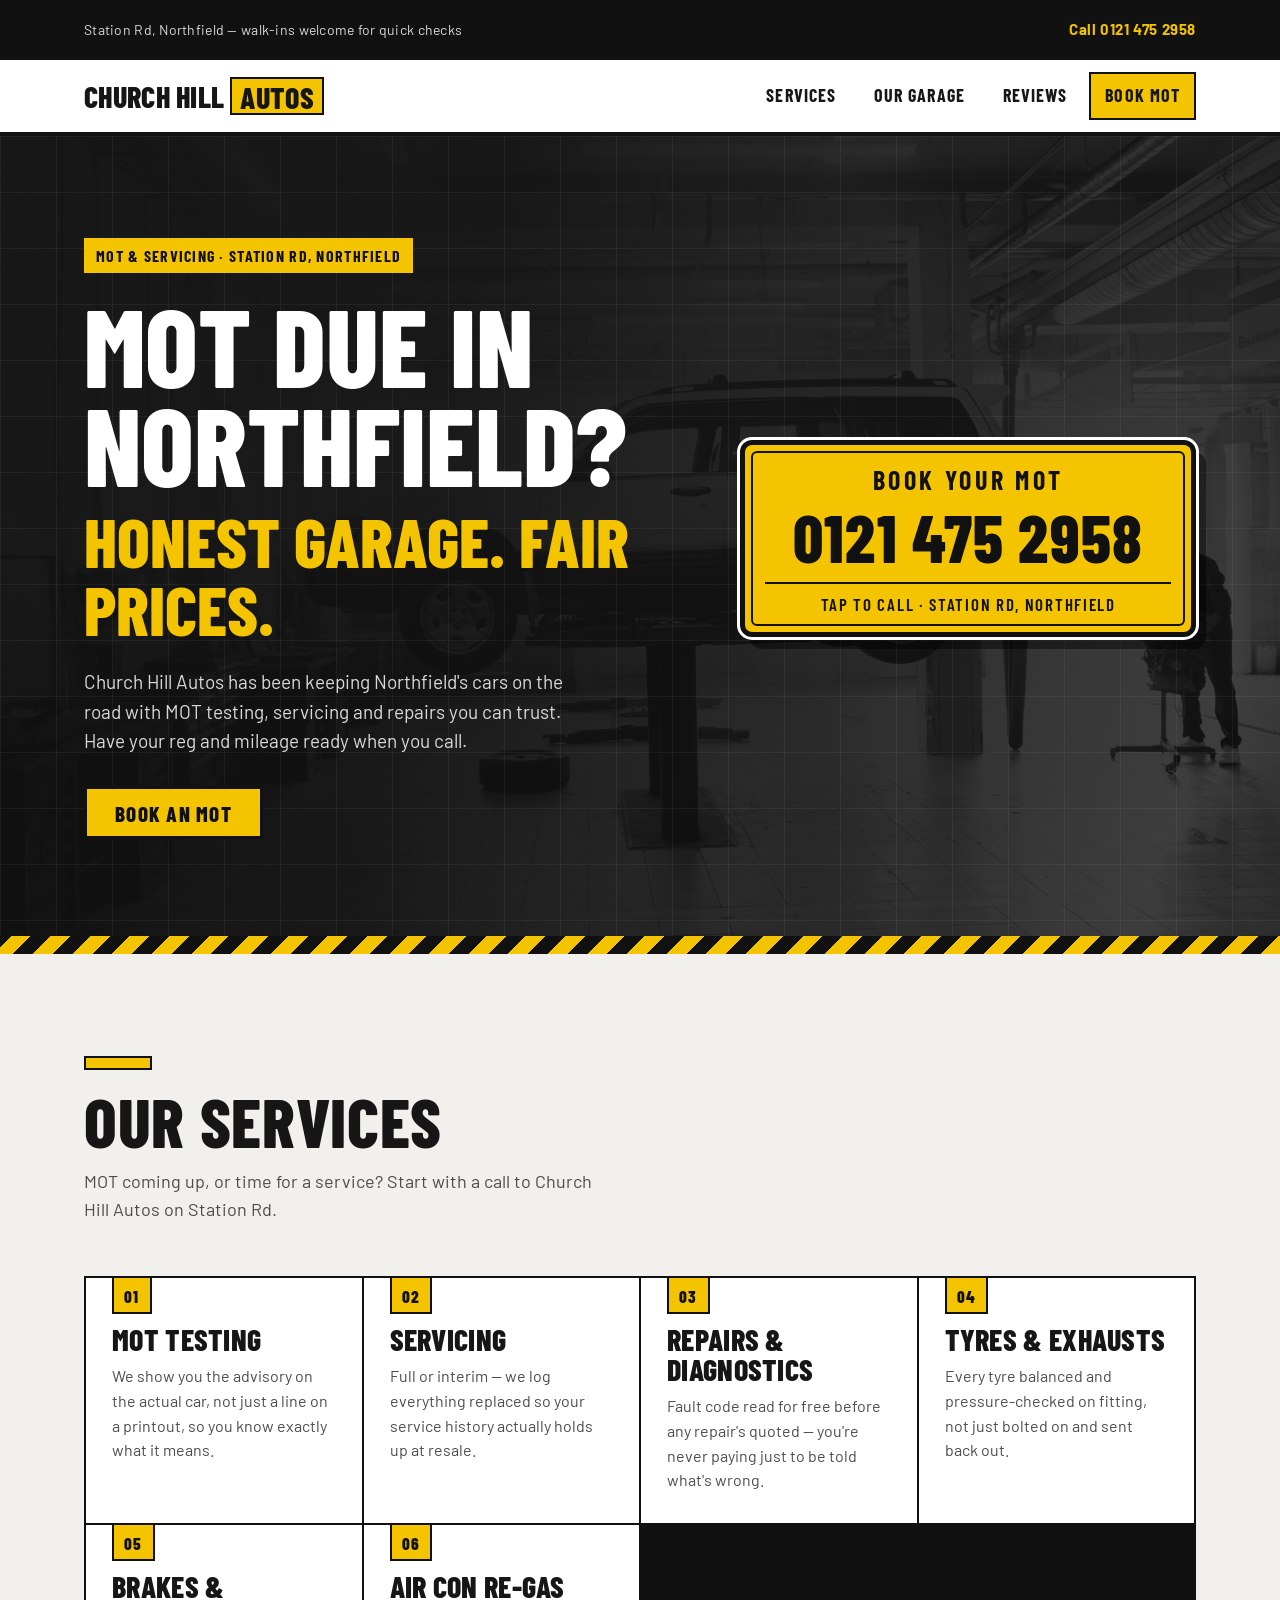
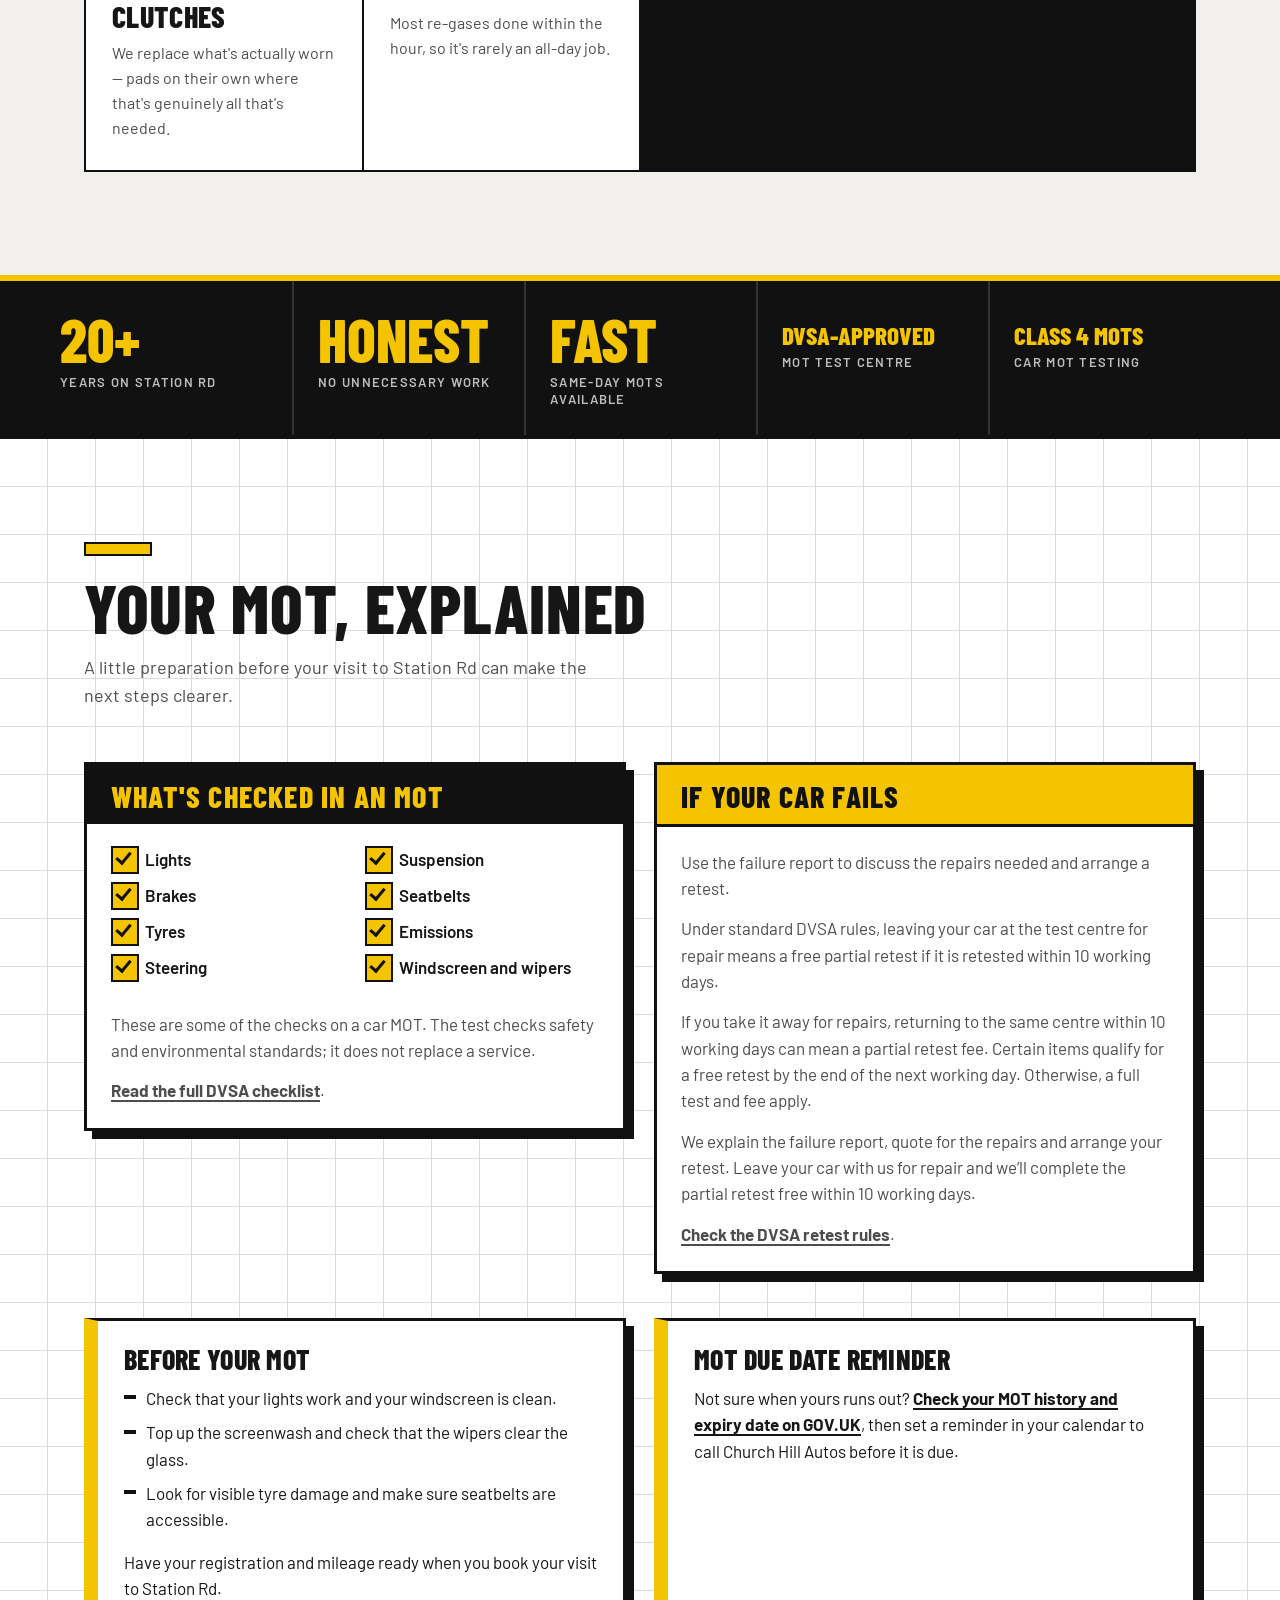
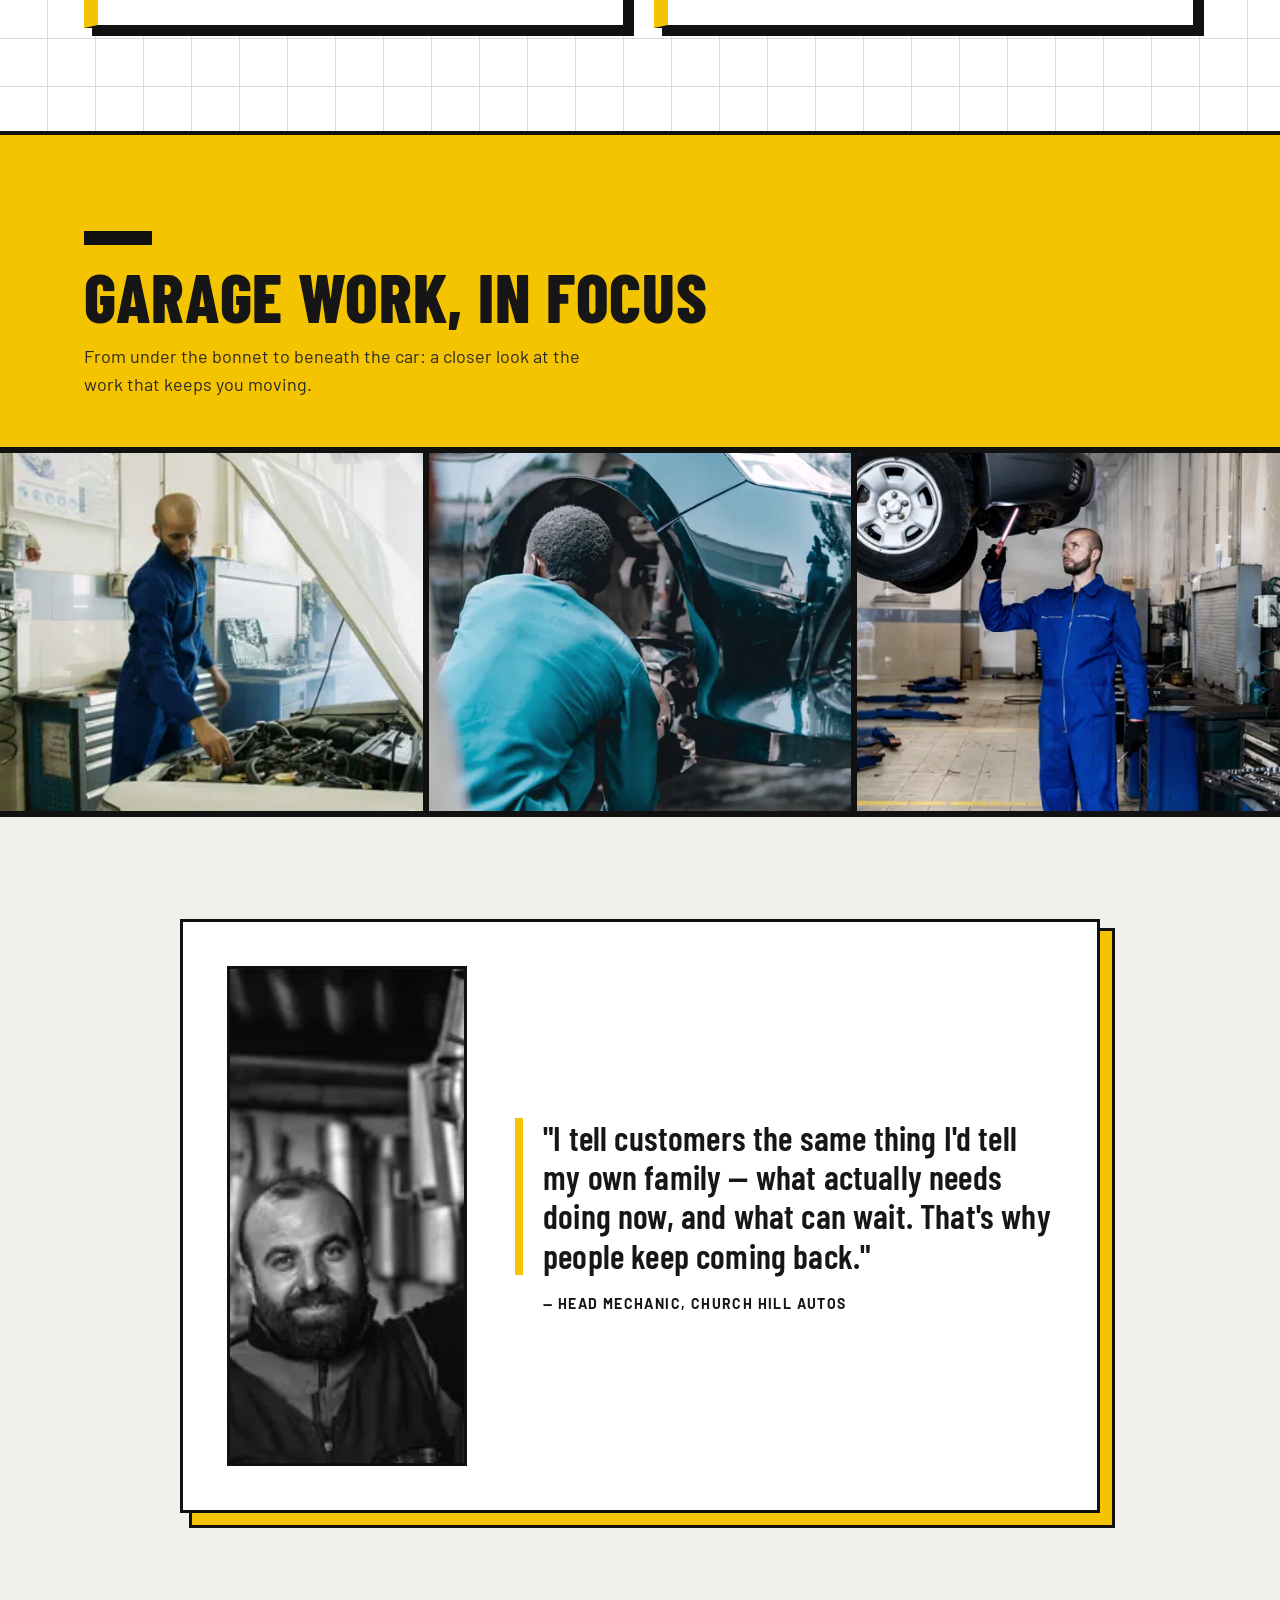
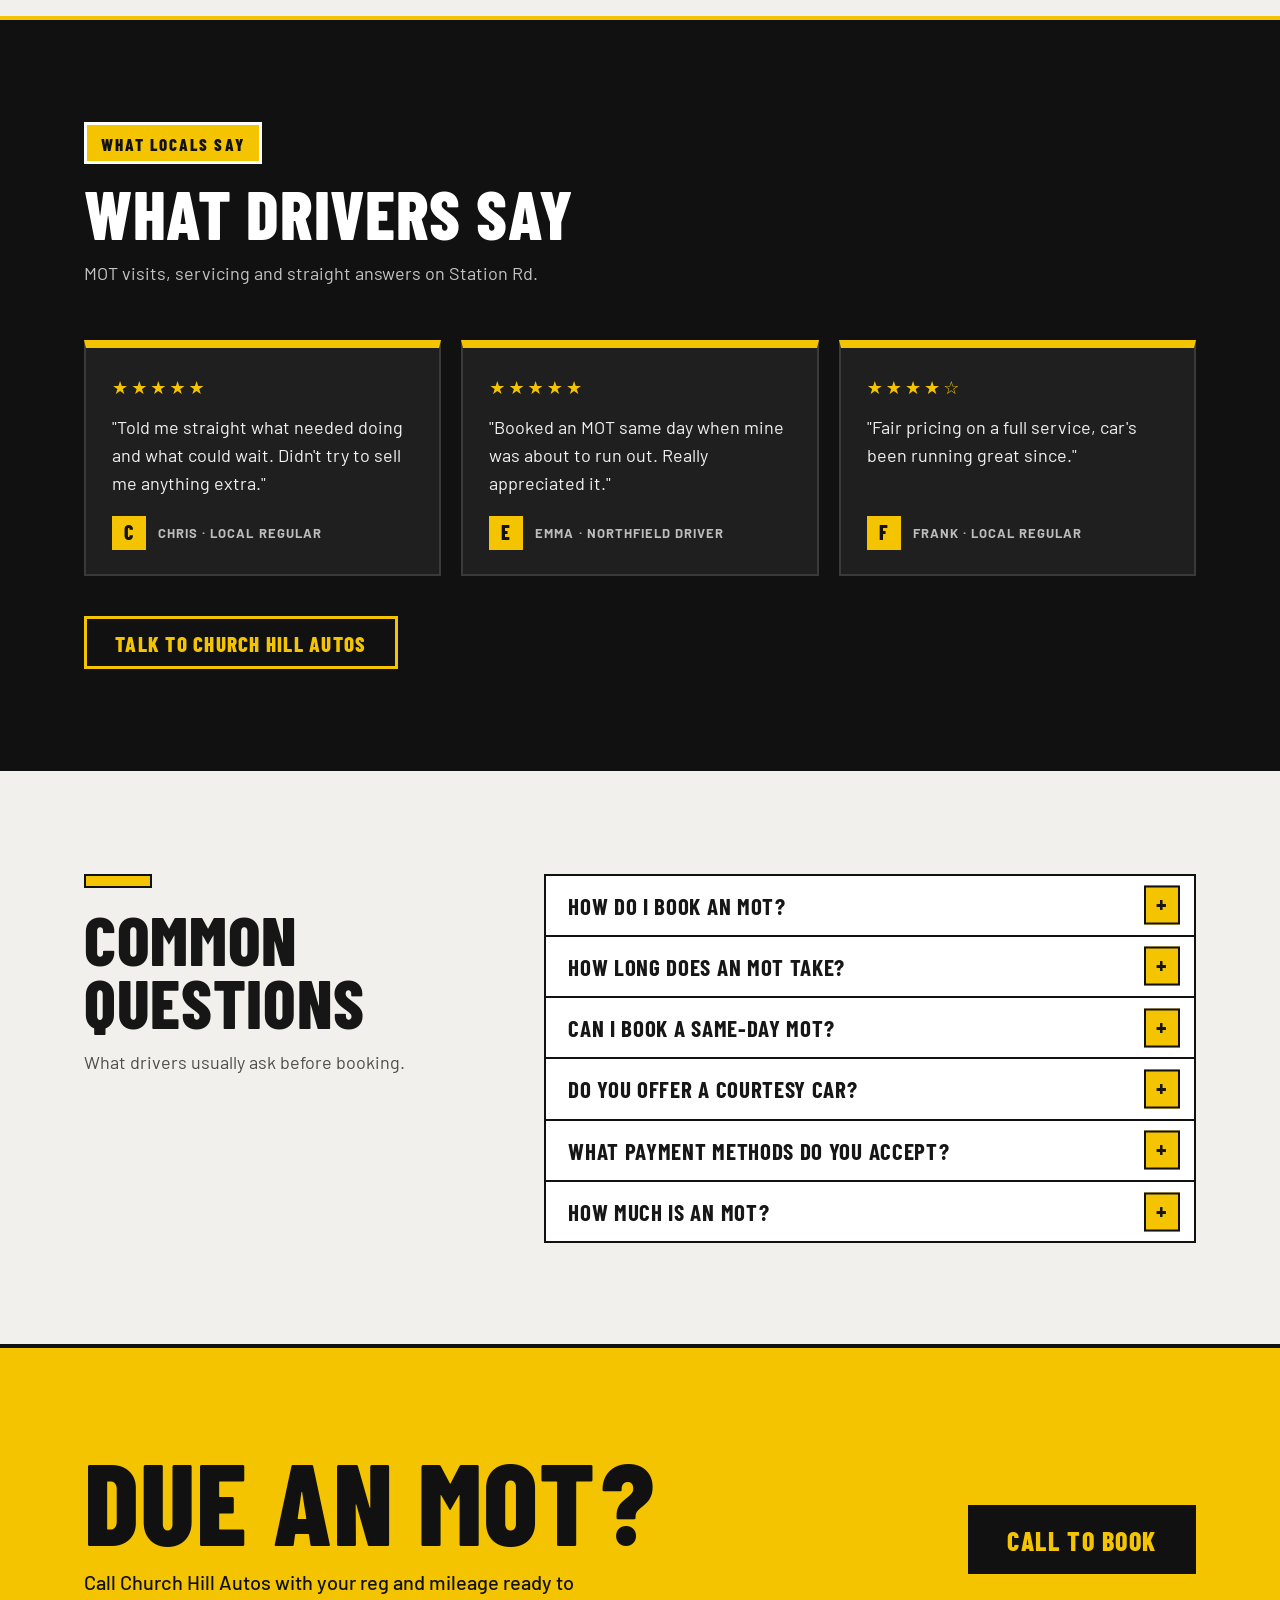
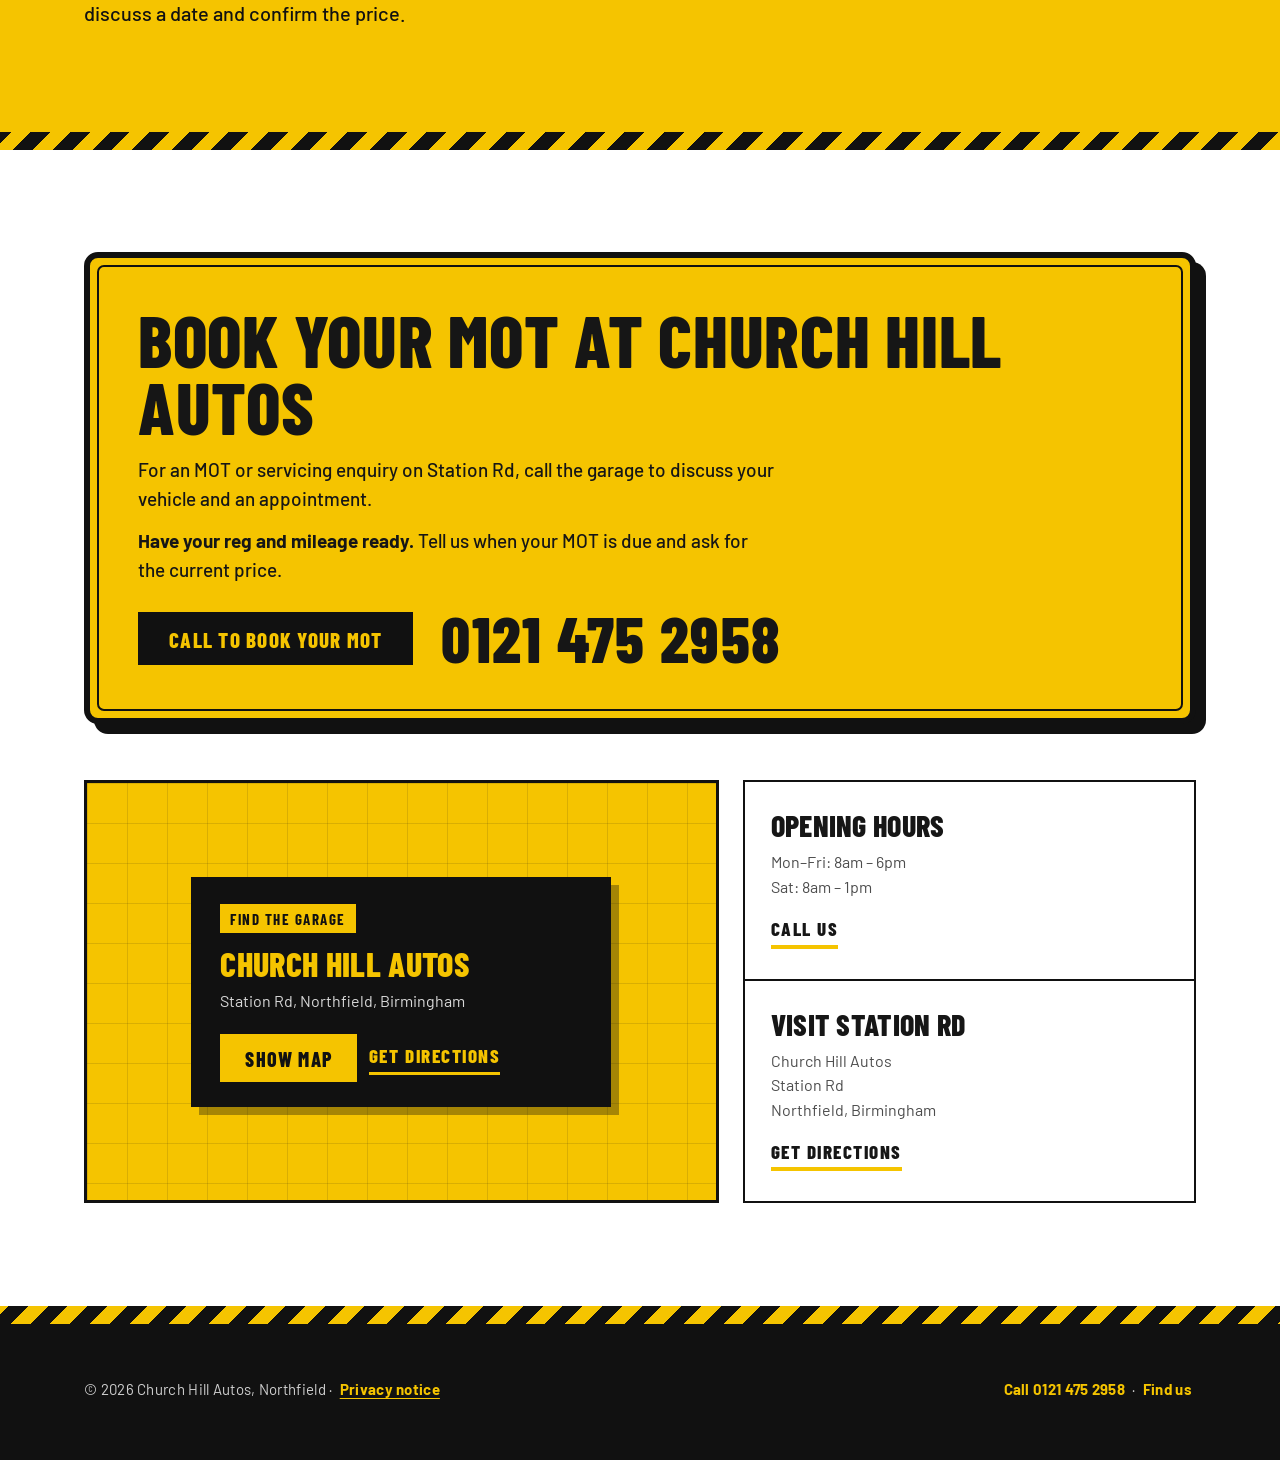
==== commit d7995b1d: "Underline footer privacy link (WCAG link-in-text-block) Co-Authored-By: Claude Opus 5.5 <noreply@ant" ====
--- a/index.html
+++ b/index.html
@@ -316,6 +316,7 @@
     .js .reveal{opacity:1; transform:none;}
     .btn:hover, .plate:hover, .review:hover{transform:none;}
   }
+  footer a[href="privacy.html"]{text-decoration:underline; text-underline-offset:3px;}
 </style>
 </head>
 <body>
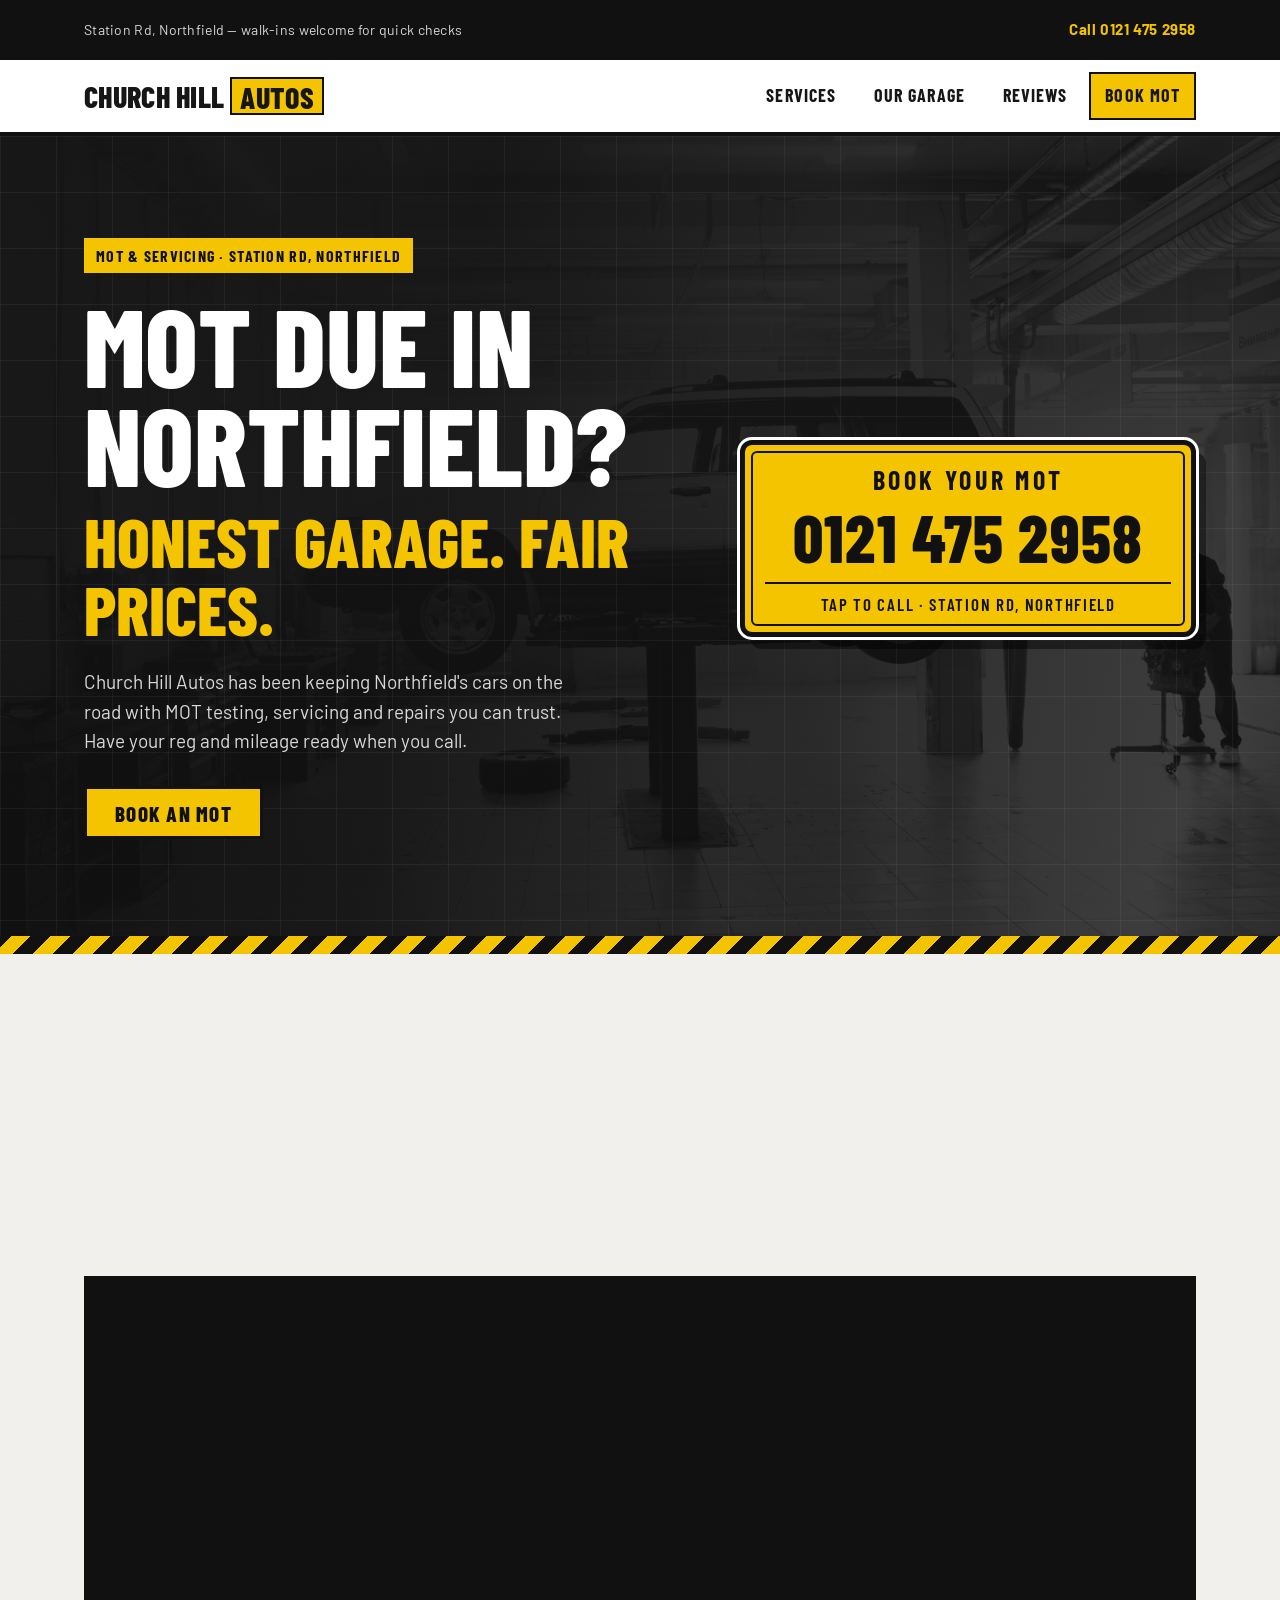
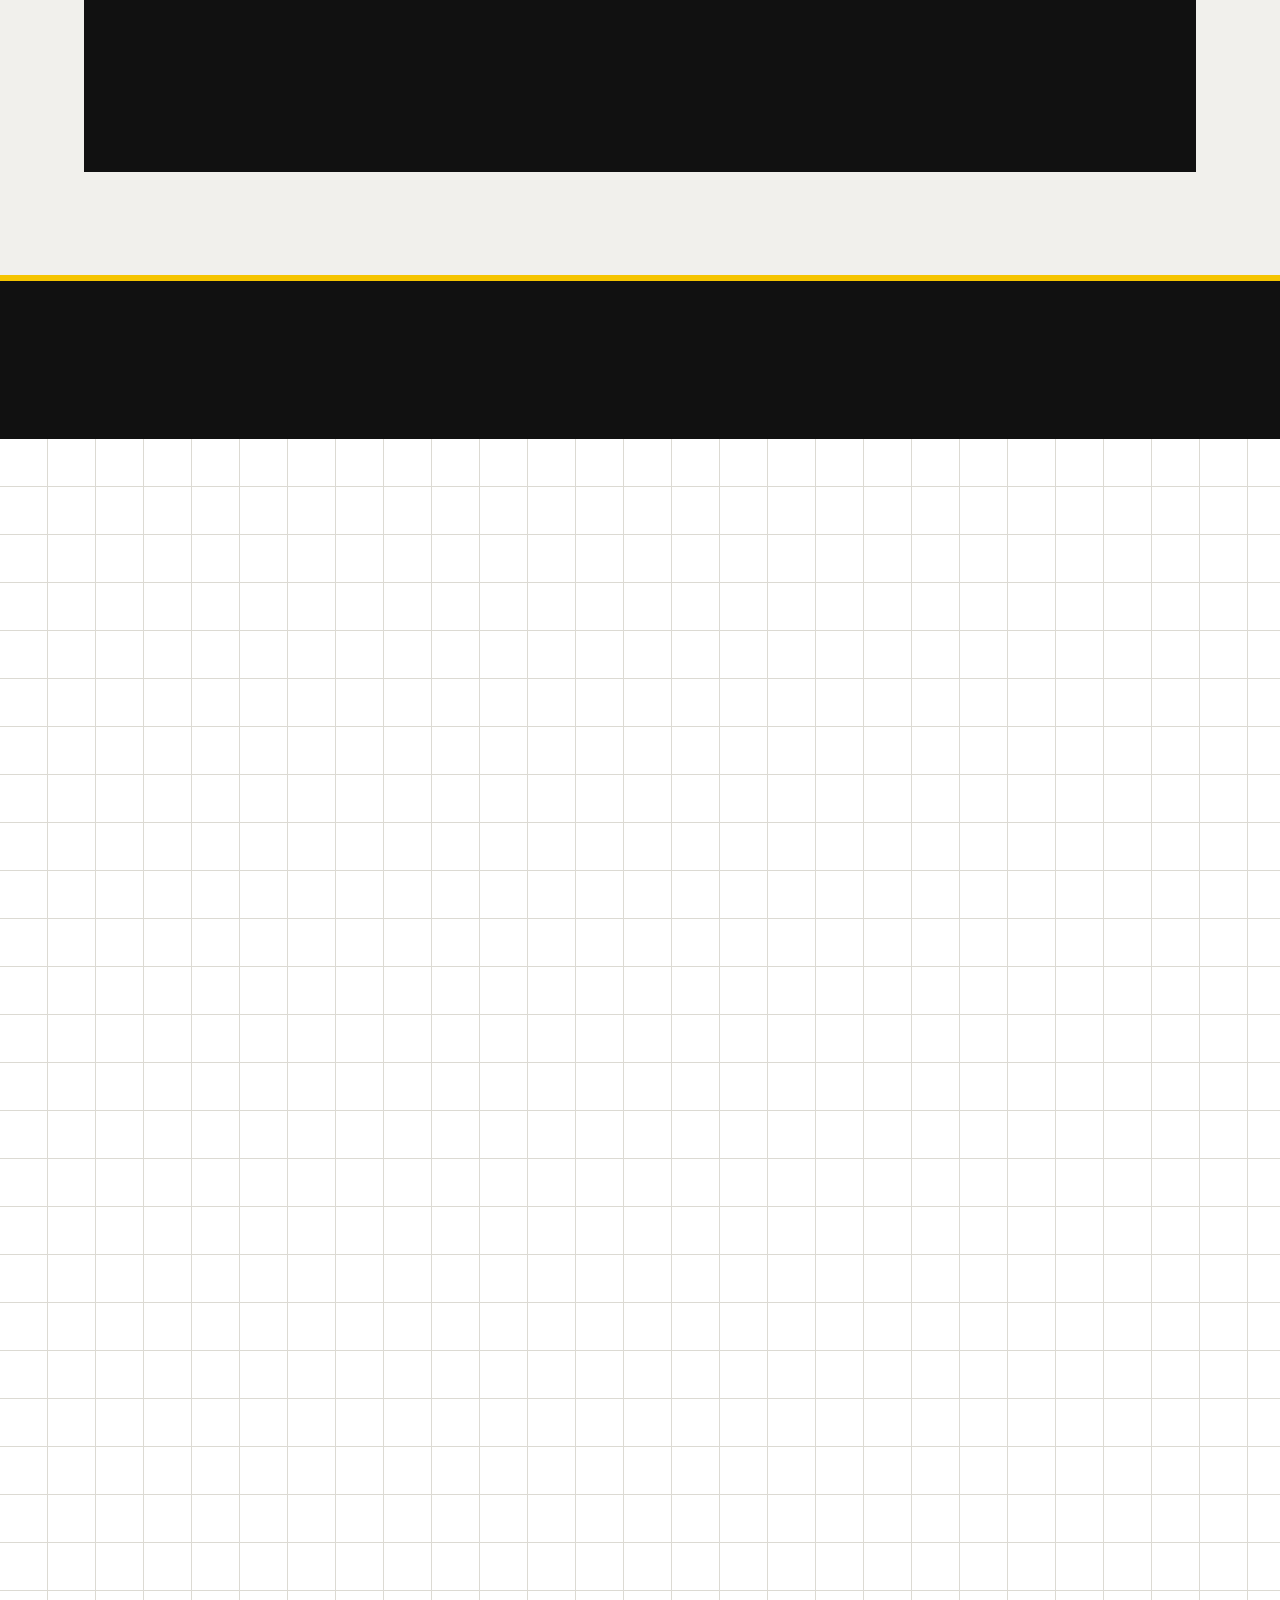
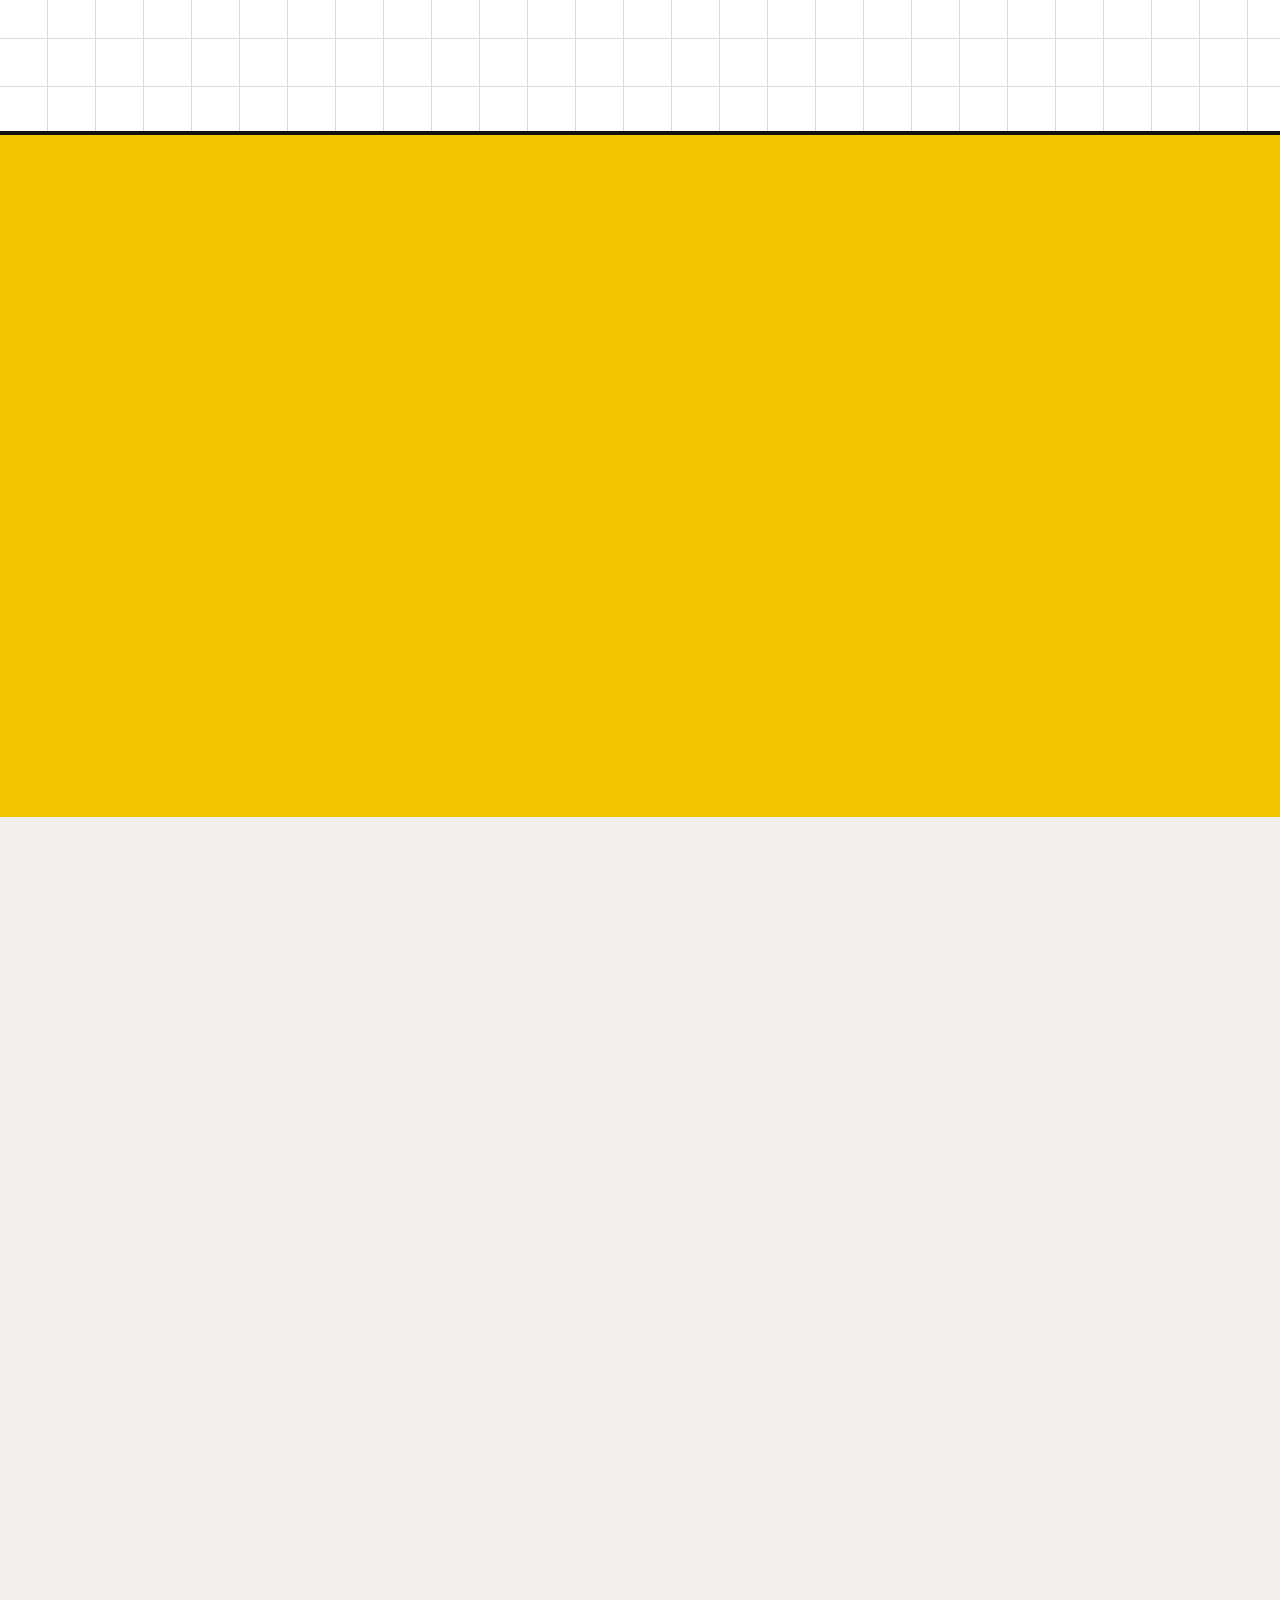
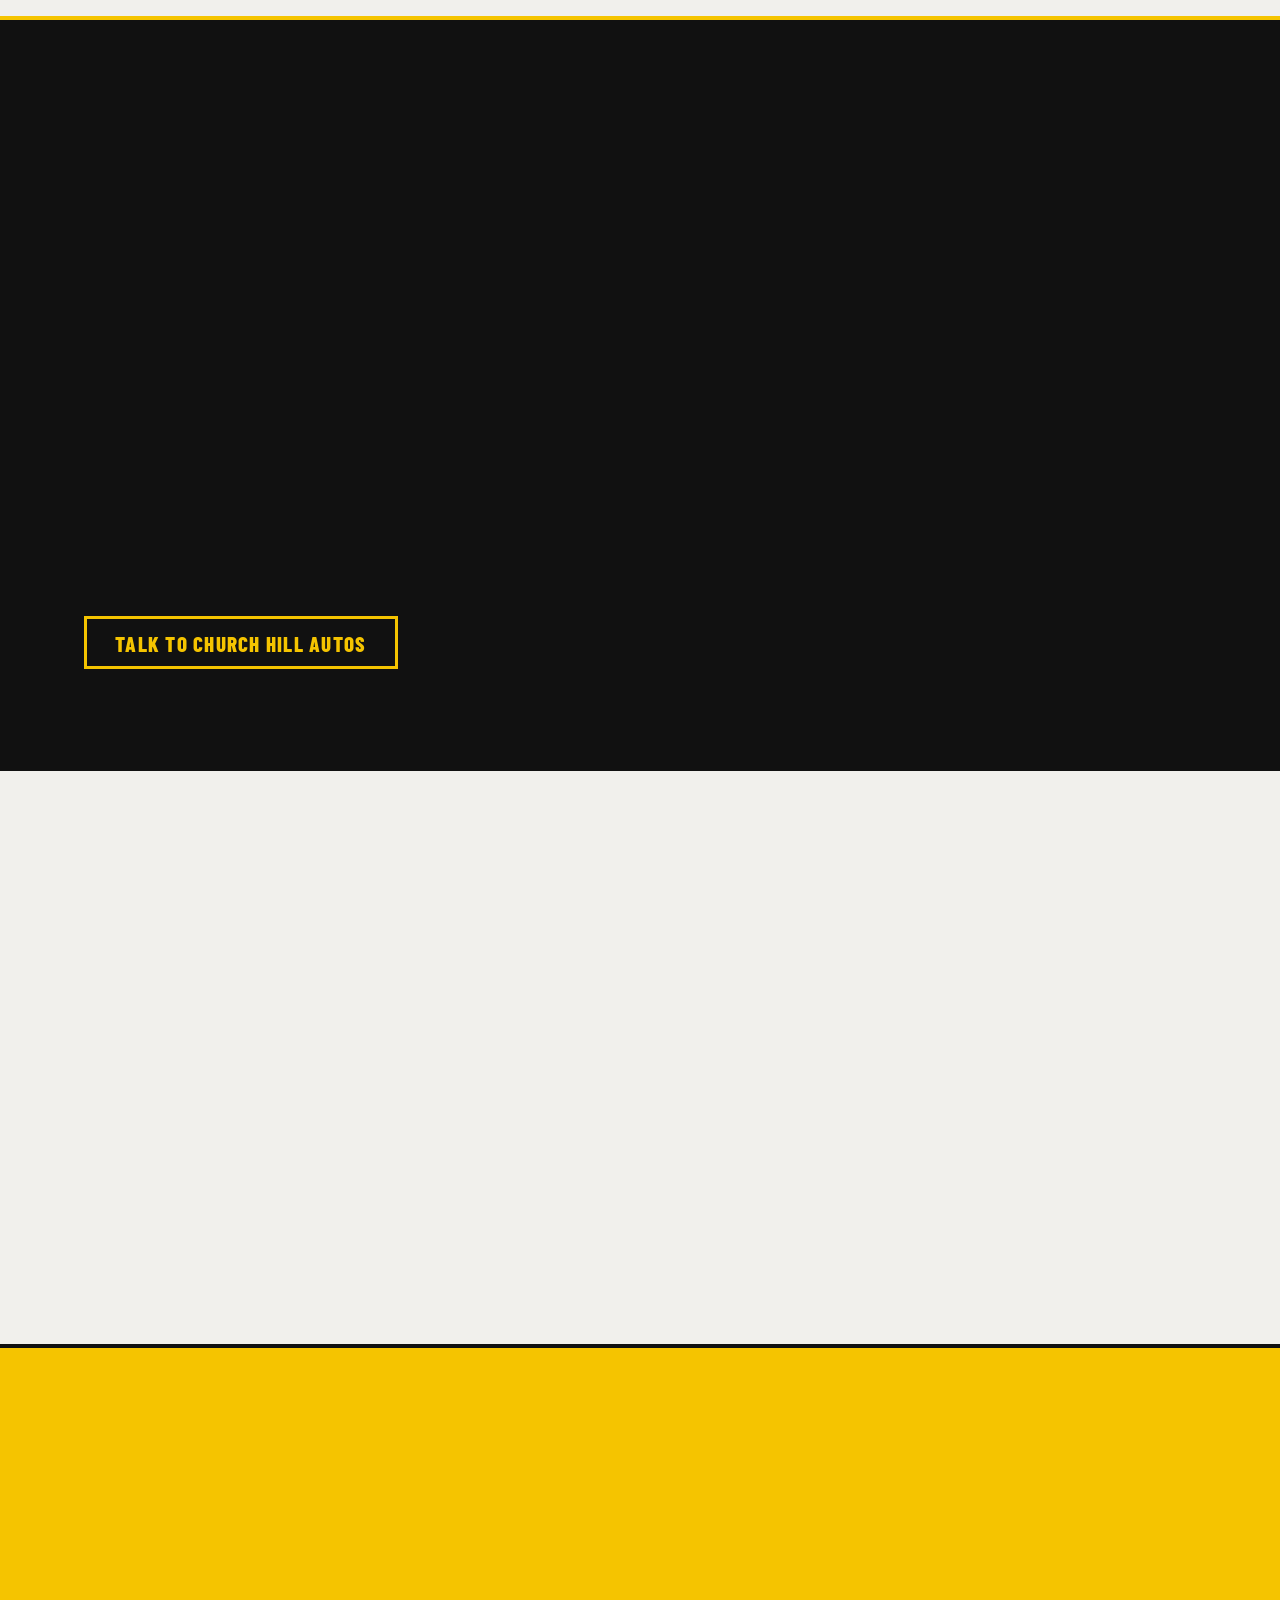
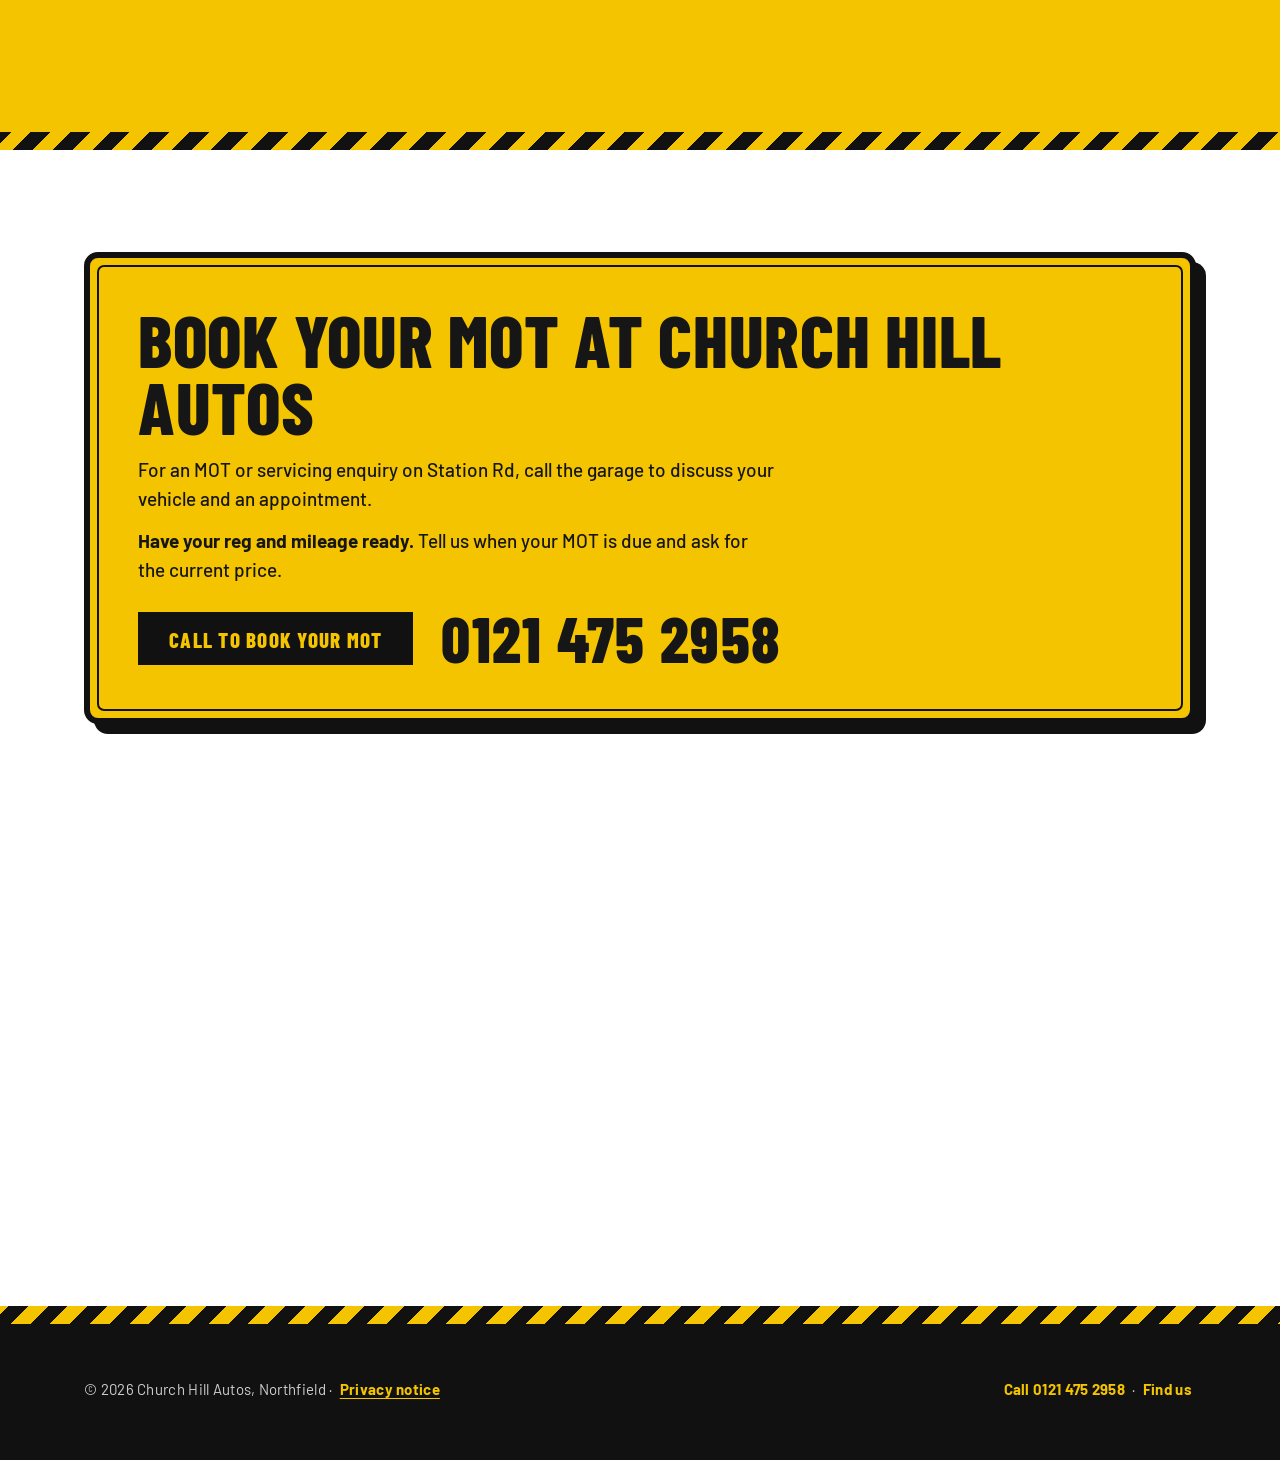
==== commit 496ef35a: "Stricter CSP and clickjacking defence - Move remaining style="" attributes into utility classes; CSP" ====
--- a/index.html
+++ b/index.html
@@ -3,8 +3,9 @@
 <head>
 <meta charset="UTF-8" />
 <meta name="viewport" content="width=device-width, initial-scale=1" />
-<meta http-equiv="Content-Security-Policy" content="default-src 'self'; script-src 'self' 'sha256-/x7W7R75k8Roq0WaVRQX9blP4OufE5xbAdzklGxsgpw=' 'sha256-/ujYExIjJ6agePCzaV7OteSWbK4NpHePfdHoC+kAnrI=' 'sha256-5lGhQKTYCkiJ50cKpDfsMOu7Qna0HYwihUK7ybVMC80='; style-src 'self' 'unsafe-inline'; img-src 'self' data:; font-src 'self'; frame-src https://maps.google.com https://www.google.com; connect-src 'self'; form-action 'self'; base-uri 'self'; object-src 'none'; upgrade-insecure-requests" />
+<meta http-equiv="Content-Security-Policy" content="default-src 'self'; script-src 'self' 'sha256-gAIMlo4uHwea7LDSu/hGhLXHg8Iu/WQoVQvXGVLwabA=' 'sha256-/x7W7R75k8Roq0WaVRQX9blP4OufE5xbAdzklGxsgpw=' 'sha256-/ujYExIjJ6agePCzaV7OteSWbK4NpHePfdHoC+kAnrI=' 'sha256-5lGhQKTYCkiJ50cKpDfsMOu7Qna0HYwihUK7ybVMC80='; style-src 'self' 'sha256-PPLFL69liyEgMT3Wew36MLTq2CYBZDdILdv/jN2U2qc=' 'sha256-EBBpP+b+vBNxHUp7Ikm9SLNGD6dWGCCb6uXBZwMPE2c='; img-src 'self' data:; font-src 'self'; frame-src https://maps.google.com https://www.google.com; connect-src 'self'; form-action 'self'; base-uri 'self'; object-src 'none'; upgrade-insecure-requests" />
 <meta name="referrer" content="strict-origin-when-cross-origin" />
+<script>if (window.top !== window.self) { try { window.top.location.replace(window.self.location.href); } catch (e) { document.documentElement.hidden = true; } }</script>
 <title>MOT &amp; Servicing, Northfield, Birmingham | Church Hill Autos</title>
 <meta name="description" content="Church Hill Autos is an MOT, servicing and repairs garage on Station Rd, Northfield, Birmingham. Call 0121 475 2958 to book your MOT." />
 <link rel="canonical" href="https://desolatemartial553.github.io/church-hill-autos/" />
@@ -317,6 +318,8 @@
     .btn:hover, .plate:hover, .review:hover{transform:none;}
   }
   footer a[href="privacy.html"]{text-decoration:underline; text-underline-offset:3px;}
+  /* Former inline style attributes (moved here for a stricter CSP) */
+  .u-s1{grid-template-columns:1fr !important;}
 </style>
 </head>
 <body>
@@ -582,7 +585,7 @@
         </div>
       </div>
     </div>
-    <div class="grid" style="grid-template-columns:1fr;">
+    <div class="grid u-s1">
       <!-- PLACEHOLDER: confirm real opening hours -->
       <div class="card"><h3>Opening Hours</h3><p>Mon–Fri: 8am – 6pm<br>Sat: 8am – 1pm</p><a class="contact-link" href="tel:+441214752958">Call us</a></div>
       <!-- /PLACEHOLDER -->
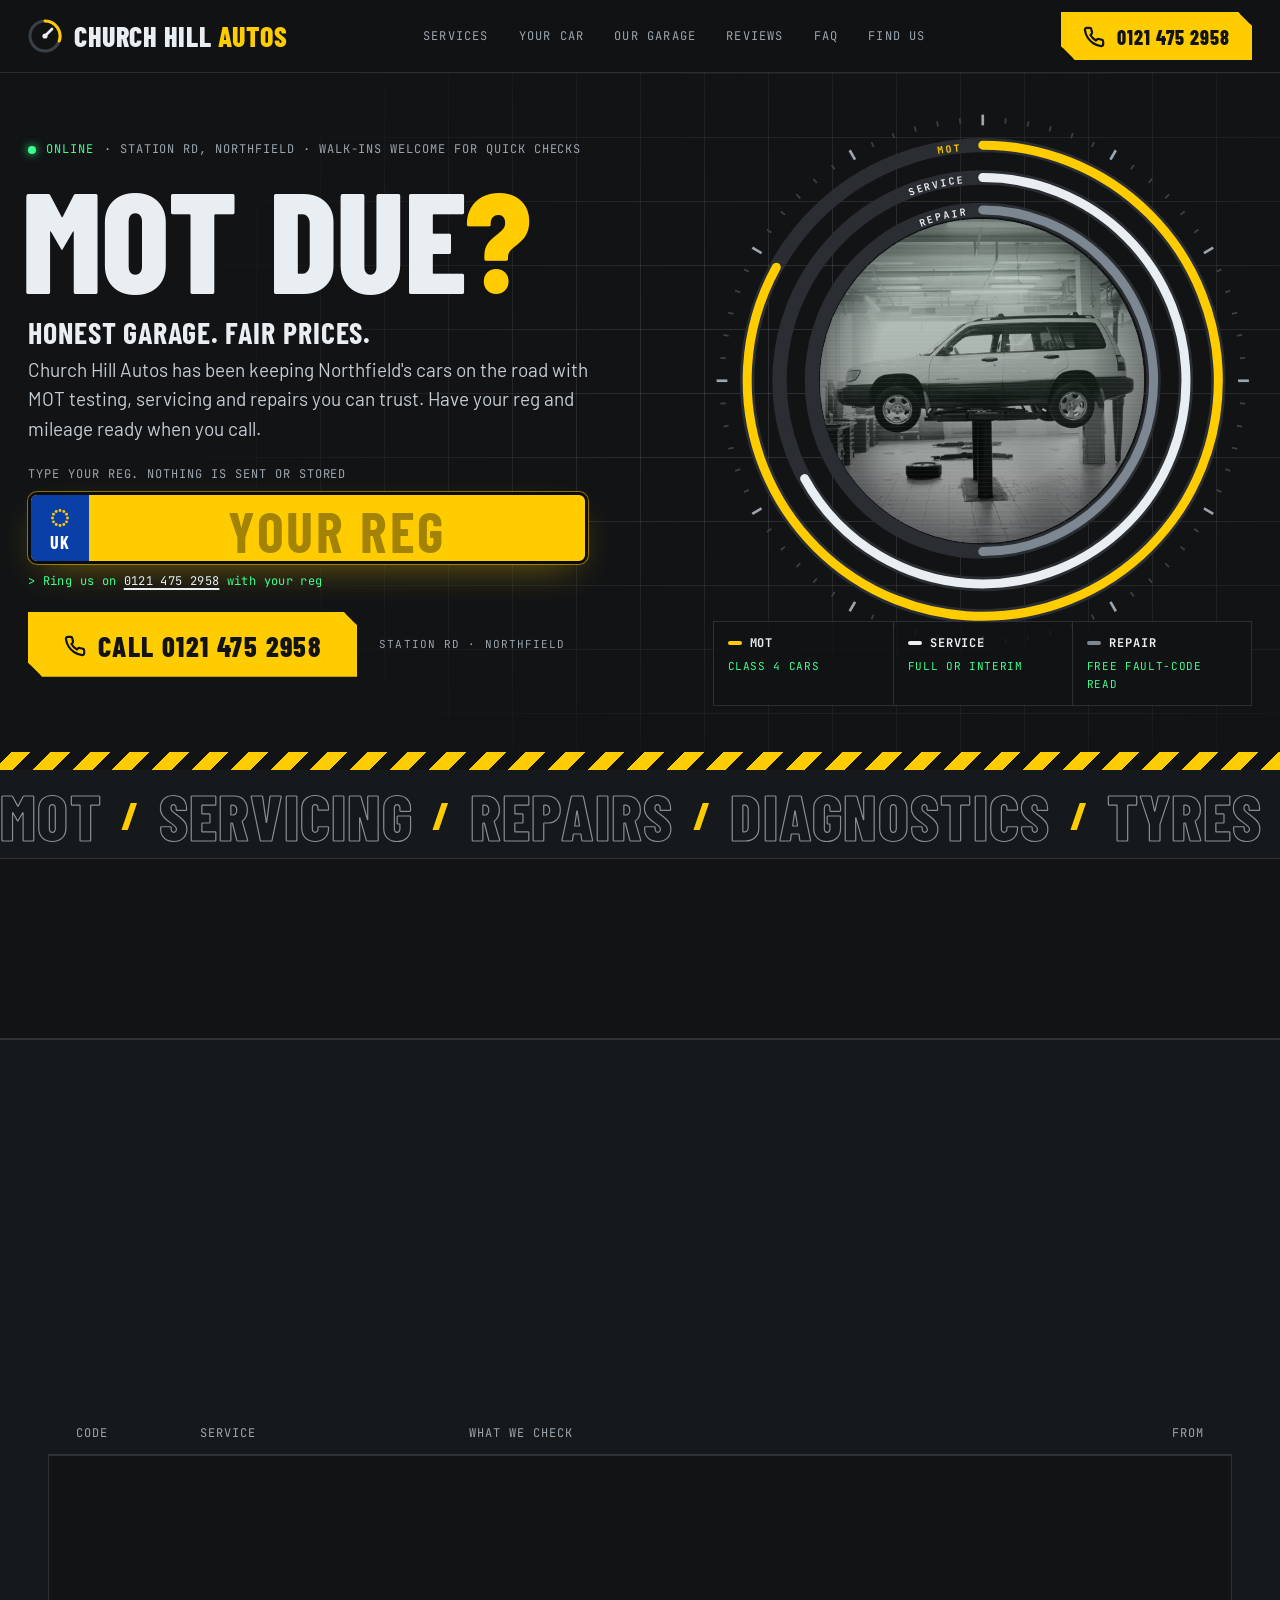
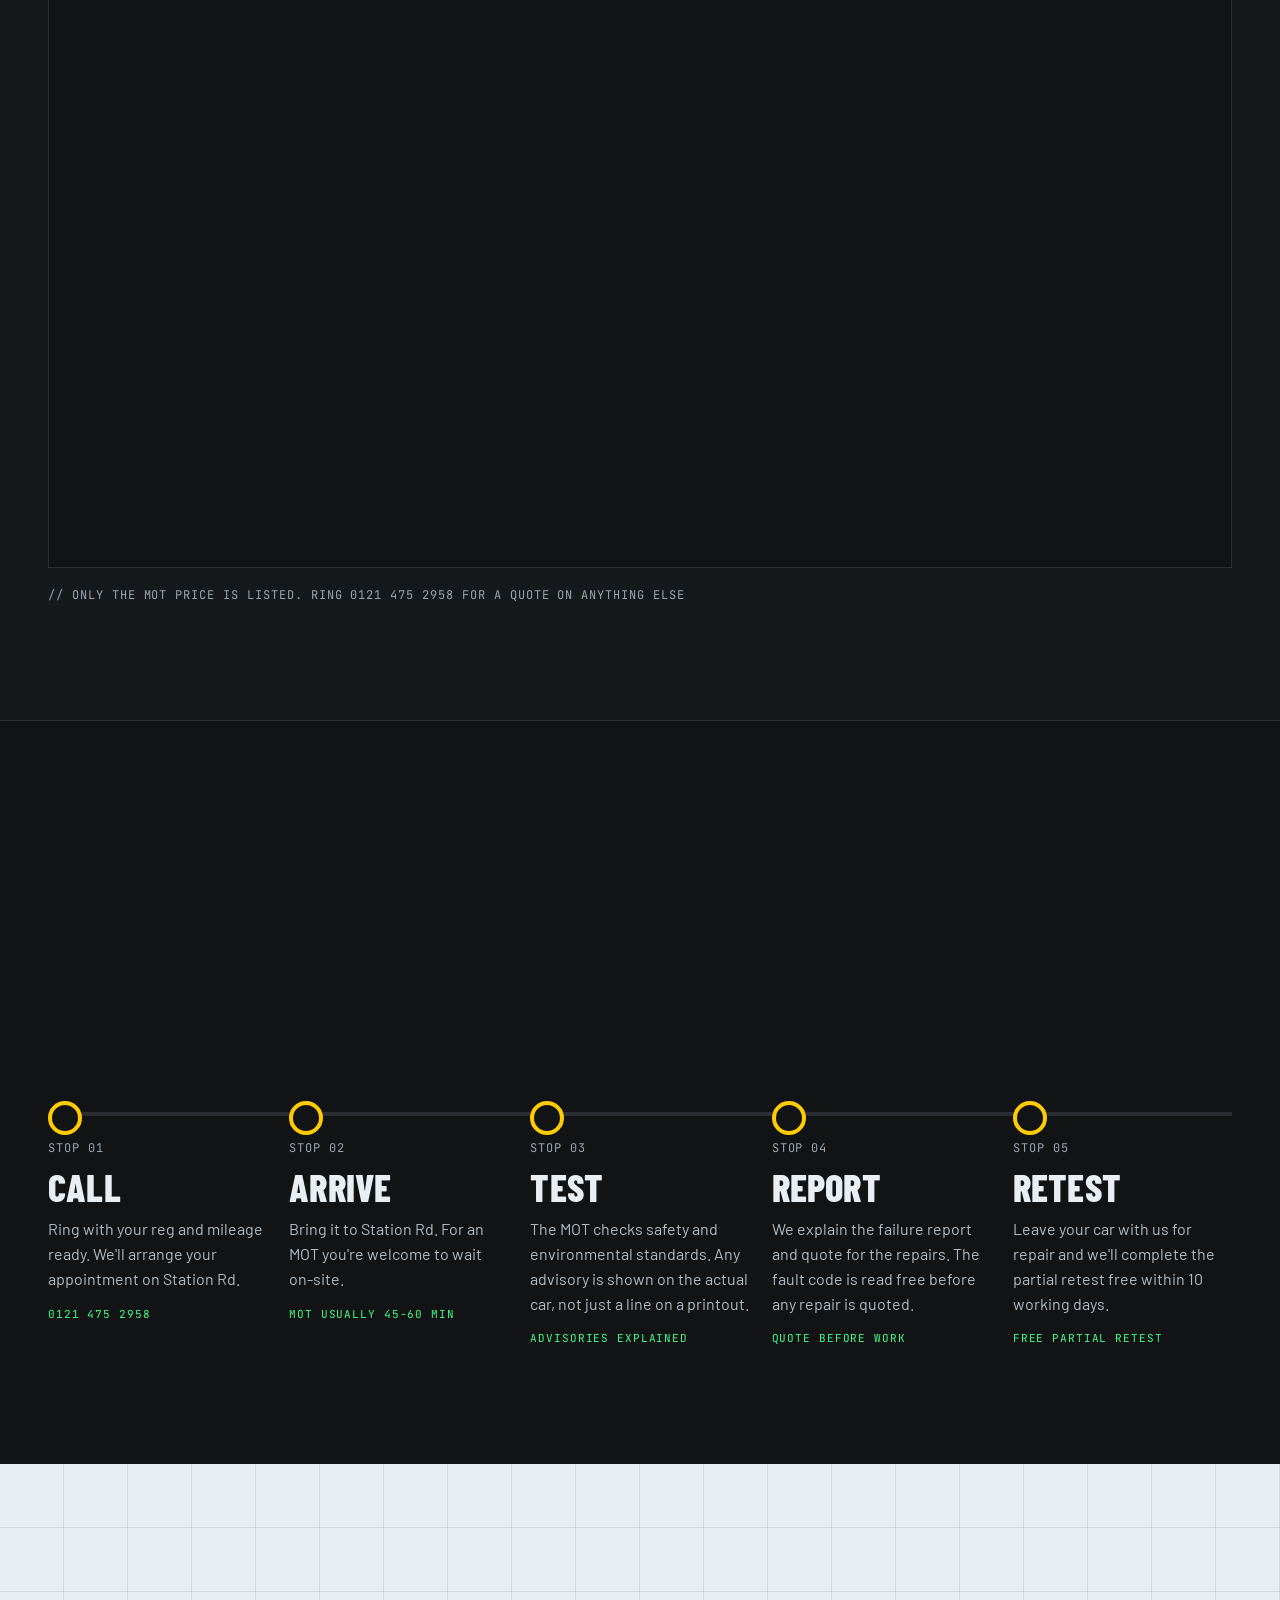
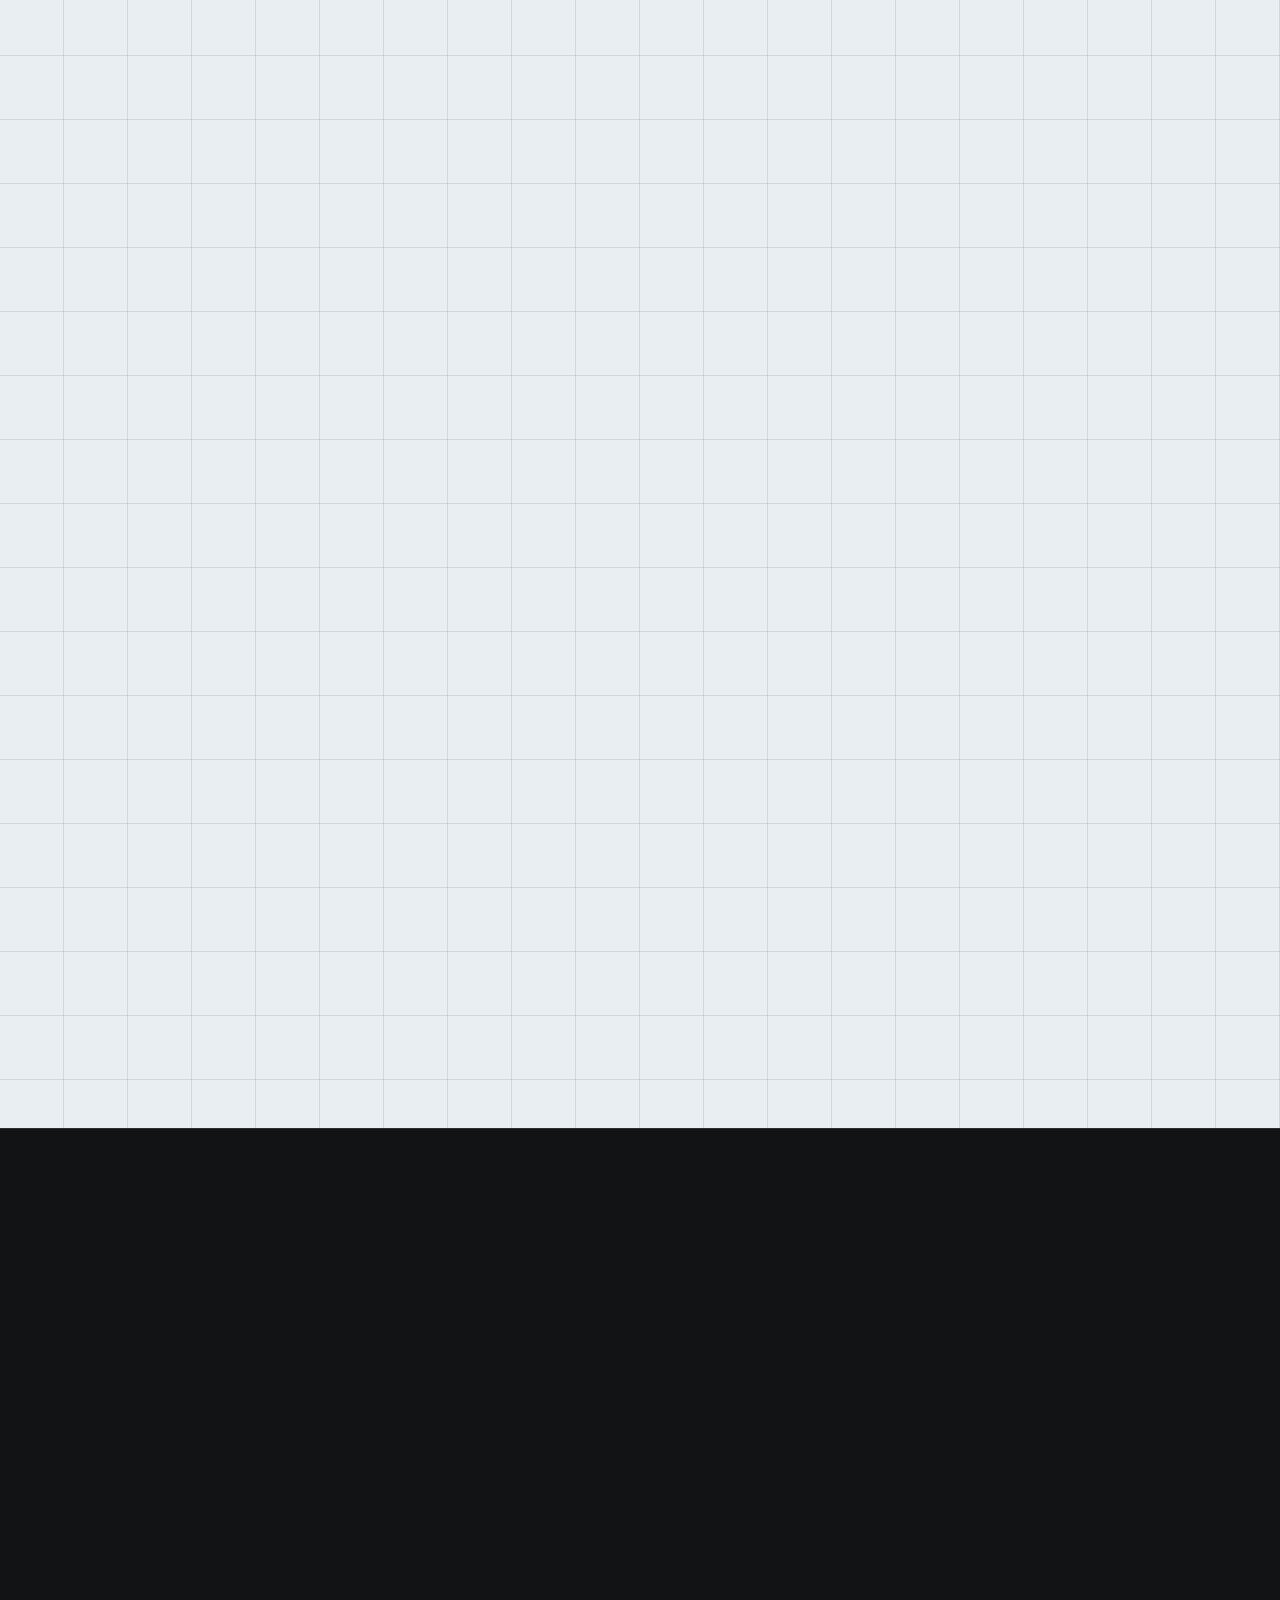
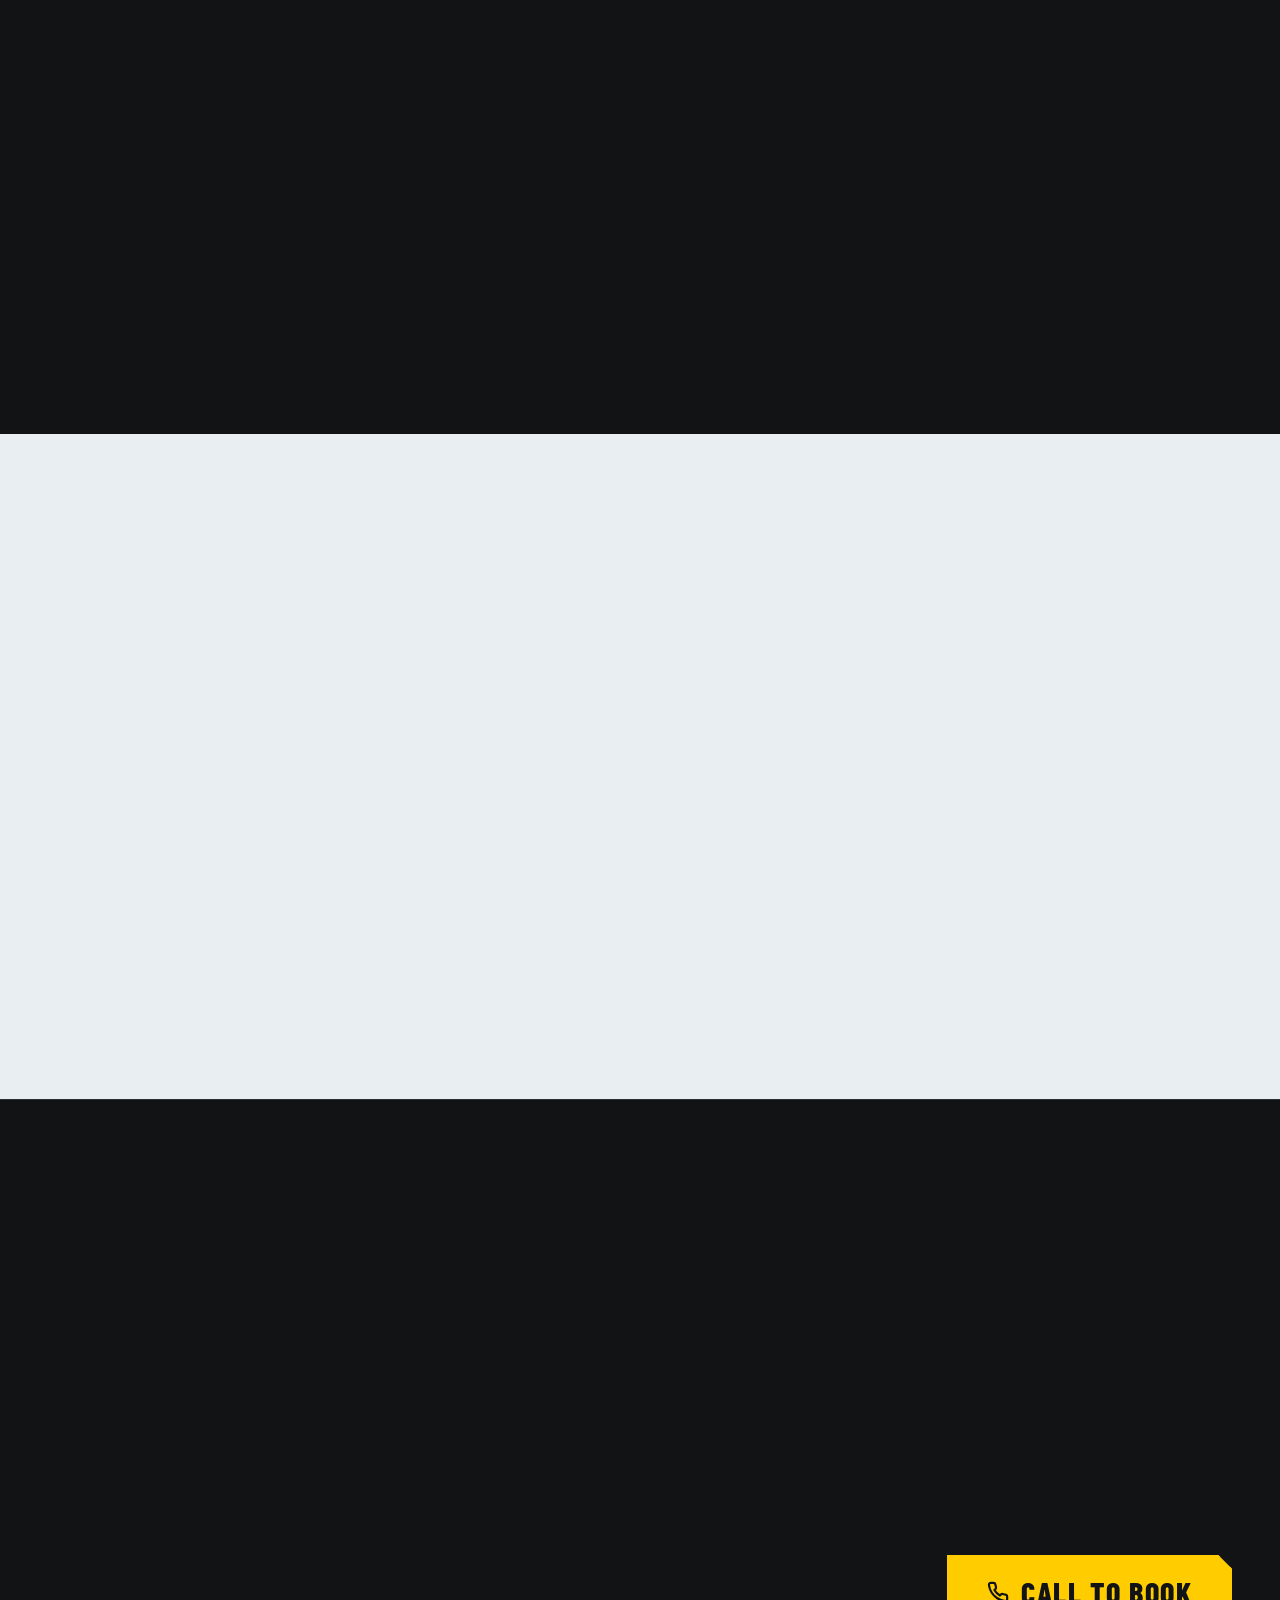
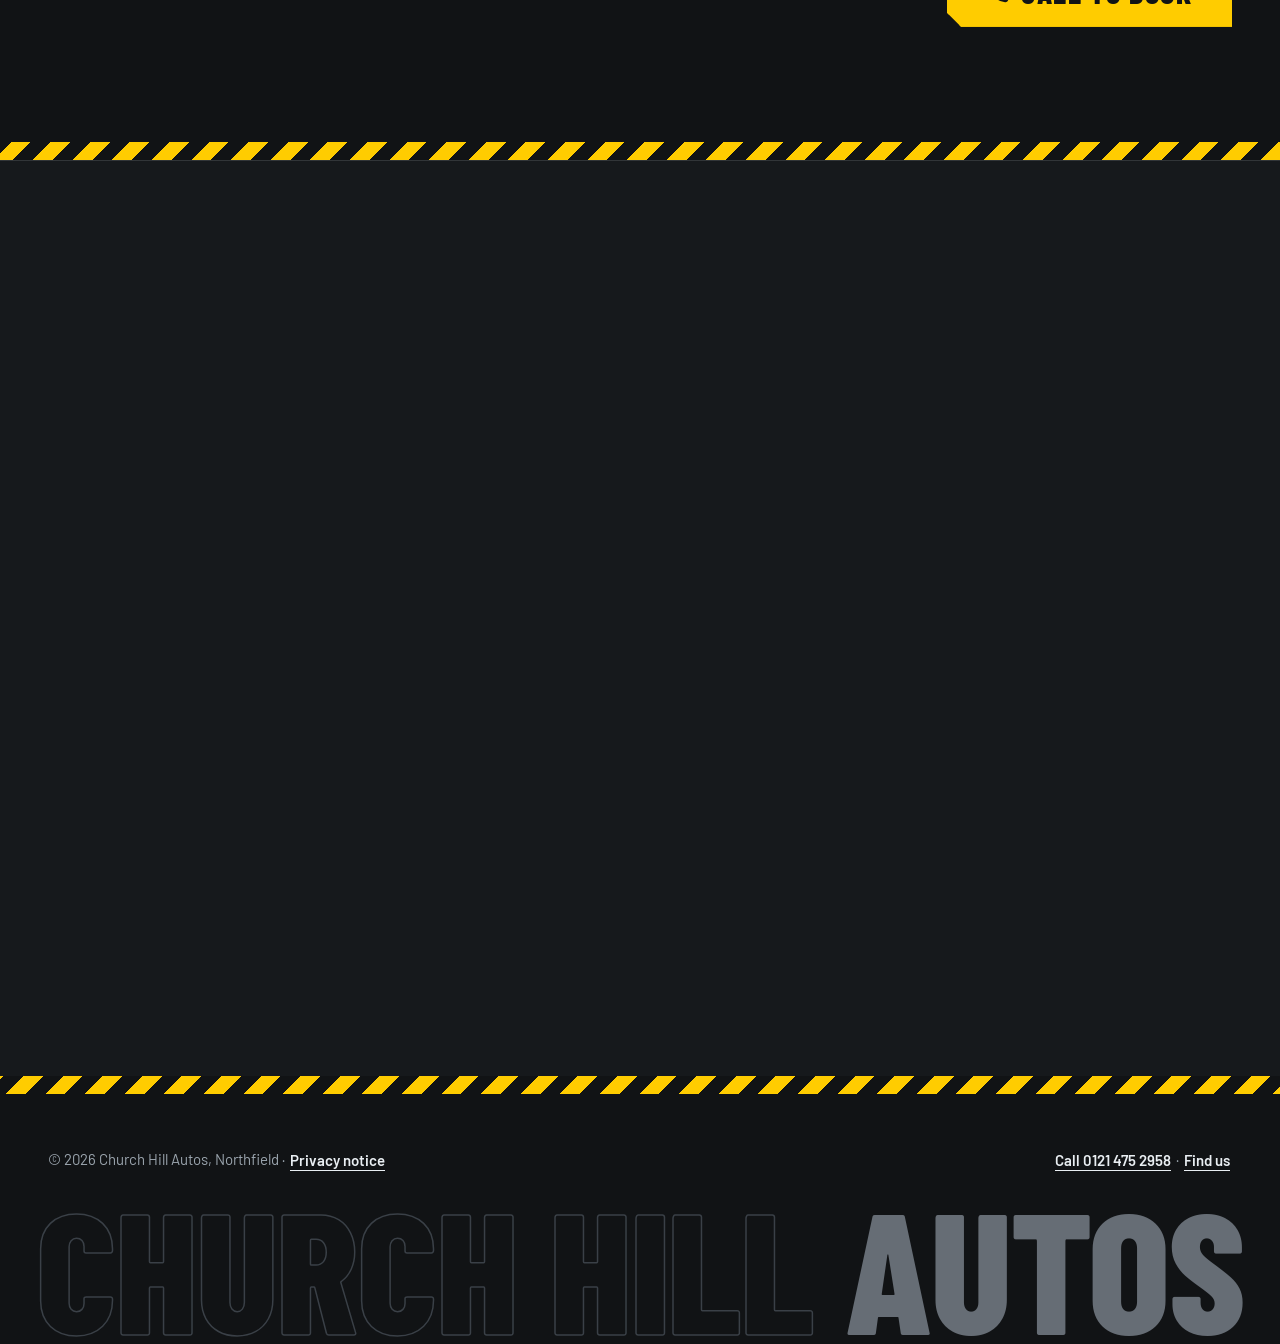
==== commit e0b44a92: "Redesign: "HUD garage" style from the design playbook New art direction, hero, motion layer and mobi" ====
--- a/index.html
+++ b/index.html
@@ -3,7 +3,7 @@
 <head>
 <meta charset="UTF-8" />
 <meta name="viewport" content="width=device-width, initial-scale=1" />
-<meta http-equiv="Content-Security-Policy" content="default-src 'self'; script-src 'self' 'sha256-gAIMlo4uHwea7LDSu/hGhLXHg8Iu/WQoVQvXGVLwabA=' 'sha256-/x7W7R75k8Roq0WaVRQX9blP4OufE5xbAdzklGxsgpw=' 'sha256-/ujYExIjJ6agePCzaV7OteSWbK4NpHePfdHoC+kAnrI=' 'sha256-5lGhQKTYCkiJ50cKpDfsMOu7Qna0HYwihUK7ybVMC80='; style-src 'self' 'sha256-PPLFL69liyEgMT3Wew36MLTq2CYBZDdILdv/jN2U2qc=' 'sha256-EBBpP+b+vBNxHUp7Ikm9SLNGD6dWGCCb6uXBZwMPE2c='; img-src 'self' data:; font-src 'self'; frame-src https://maps.google.com https://www.google.com; connect-src 'self'; form-action 'self'; base-uri 'self'; object-src 'none'; upgrade-insecure-requests" />
+<meta http-equiv="Content-Security-Policy" content="default-src 'self'; script-src 'self' 'sha256-gAIMlo4uHwea7LDSu/hGhLXHg8Iu/WQoVQvXGVLwabA=' 'sha256-/x7W7R75k8Roq0WaVRQX9blP4OufE5xbAdzklGxsgpw=' 'sha256-RZl2LyvDhXWkicwjTWXaGebXlvcf3ejh0fYb84wxwX4='; style-src 'self' 'sha256-Btpwn6E338KxcXNtCpGj+Mt/SKNPWQw23nqe5MtEcw0='; img-src 'self' data:; font-src 'self'; frame-src https://maps.google.com https://www.google.com; connect-src 'self'; form-action 'self'; base-uri 'self'; object-src 'none'; upgrade-insecure-requests" />
 <meta name="referrer" content="strict-origin-when-cross-origin" />
 <script>if (window.top !== window.self) { try { window.top.location.replace(window.self.location.href); } catch (e) { document.documentElement.hidden = true; } }</script>
 <title>MOT &amp; Servicing, Northfield, Birmingham | Church Hill Autos</title>
@@ -20,8 +20,8 @@
 <meta name="twitter:title" content="MOT &amp; Servicing, Northfield, Birmingham | Church Hill Autos" />
 <meta name="twitter:description" content="Church Hill Autos is an MOT, servicing and repairs garage on Station Rd, Northfield, Birmingham. Call 0121 475 2958 to book your MOT." />
 <meta name="twitter:image" content="https://desolatemartial553.github.io/church-hill-autos/images/8985667-w1200-833241.jpg" />
-<meta name="theme-color" content="#F5C400" />
-<link rel="icon" href="data:image/svg+xml,%3Csvg xmlns='http://www.w3.org/2000/svg' viewBox='0 0 64 64'%3E%3Crect width='64' height='64' rx='12' fill='%23111111'/%3E%3Ctext x='32' y='45' font-family='Arial,sans-serif' font-size='34' font-weight='700' text-anchor='middle' fill='%23F5C400'%3ECH%3C/text%3E%3C/svg%3E" />
+<meta name="theme-color" content="#111315" />
+<link rel="icon" href="data:image/svg+xml,%3Csvg xmlns='http://www.w3.org/2000/svg' viewBox='0 0 64 64'%3E%3Crect width='64' height='64' rx='12' fill='%23111315'/%3E%3Ctext x='32' y='45' font-family='Arial,sans-serif' font-size='34' font-weight='700' text-anchor='middle' fill='%23FFCC00'%3ECH%3C/text%3E%3C/svg%3E" />
 <script type="application/ld+json">
 {
   "@context": "https://schema.org",
@@ -49,309 +49,484 @@
   ]
 }
 </script>
-<link rel="preload" as="image" href="images/8985667-w800-a859ad.webp" media="(max-width:600px)" fetchpriority="high" />
-<link rel="preload" as="image" href="images/8985667-w1280-b3f463.webp" media="(min-width:601px) and (max-width:1100px)" fetchpriority="high" />
-<link rel="preload" as="image" href="images/8985667-w1920-9d5382.webp" media="(min-width:1101px)" fetchpriority="high" />
+<link rel="preload" as="image" href="images/8985667-w800-a859ad.webp" imagesrcset="images/8985667-w800-a859ad.webp 800w, images/8985667-w1280-b3f463.webp 1280w" imagesizes="(max-width:900px) 64vw, 360px" fetchpriority="high" />
 <link rel="stylesheet" href="fonts/fonts.css" />
 <style>
   :root{
-    --yellow:#F5C400; --yellow-dk:#d9ad00; --black:#111111; --ink:#161616; --muted:#4d4d4d;
-    --bg:#f1f0ec; --card:#ffffff; --line:#161616; --soft:#dcdad3;
-    --hazard:repeating-linear-gradient(-45deg,#F5C400 0 14px,#111 14px 28px);
-      --head-font:'Barlow Condensed','Arial Narrow',sans-serif;
+    --ink:#111315; --ink-2:#16191c; --steel:#2A2E33; --steel-2:#3a4047;
+    --yellow:#FFCC00; --white:#E9EEF2; --green:#3DFF8F;
+    --mute:#9BA5AE; --mute-dk:#4a5259;
+    --line:rgba(233,238,242,.13); --line-dk:rgba(17,19,21,.1);
+    --hazard:repeating-linear-gradient(-45deg,#FFCC00 0 14px,#111315 14px 28px);
+    --head-font:'Barlow Condensed','Arial Narrow',sans-serif;
+    --mono:'JetBrains Mono',ui-monospace,Menlo,Consolas,monospace;
+    --ease:cubic-bezier(.2,.8,.2,1);
+    --pad:clamp(64px,9vw,128px);
   }
   *{box-sizing:border-box; margin:0; padding:0;}
   html{-webkit-text-size-adjust:100%;}
-  section[id], main{scroll-margin-top:var(--header-h,84px);}
-  .skip-link{position:absolute; left:12px; top:-100px; z-index:100; background:var(--yellow); color:var(--black); border:3px solid var(--black); padding:12px 18px; font-family:var(--head-font); font-weight:800; font-size:20px; letter-spacing:.06em; text-transform:uppercase; text-decoration:none;}
-  .skip-link:focus{top:12px;}
-  [tabindex="-1"]:focus{outline:none;}
-  body{font-family:'Barlow',system-ui,sans-serif; font-size:17px; background:var(--bg); color:var(--ink); line-height:1.55; overflow-x:clip;}
-  h1,h2,h3{font-family:var(--head-font); text-transform:uppercase; letter-spacing:.01em; font-weight:800; line-height:1;}
-  .wrap{max-width:1160px; margin:0 auto; padding:0 24px;}
+  section[id], main{scroll-margin-top:var(--header-h,76px);}
+  body{font-family:'Barlow',system-ui,sans-serif; font-size:17px; line-height:1.55; color:var(--white); background:var(--ink); overflow-x:clip;}
+  h1,h2,h3{font-family:var(--head-font); text-transform:uppercase; font-weight:800; line-height:.95; letter-spacing:.005em;}
   a{color:inherit;}
   img{display:block; max-width:100%;}
-  .js .reveal{opacity:0; transform:translateY(28px); transition:opacity .7s ease, transform .7s ease;}
-  .js .reveal.in{opacity:1; transform:none;}
-
-  /* top bar + header */
-  .topbar{background:var(--black); color:#d8d8d8; font-size:14px; letter-spacing:.02em;}
-  .topbar__inner{display:flex; justify-content:space-between; align-items:center; padding:8px 24px; flex-wrap:wrap; gap:4px 16px;}
-  .topbar a{display:inline-flex; align-items:center; min-height:44px; color:var(--yellow); font-weight:700; text-decoration:none; font-size:15px; letter-spacing:.04em;}
-  header{position:sticky; top:0; background:#fff; border-bottom:4px solid var(--black); z-index:30; transition:box-shadow .3s;}
-  header.scrolled{box-shadow:0 8px 24px rgba(0,0,0,.18);}
-  .header__inner{display:flex; align-items:center; justify-content:space-between; padding:12px 24px; position:relative;}
-  .brand{font-size:30px; font-weight:800; text-decoration:none; text-transform:uppercase; font-family:var(--head-font); line-height:1; letter-spacing:.01em; display:flex; align-items:center; gap:6px;}
-  .brand span{background:var(--yellow); border:2px solid var(--black); padding:3px 8px 1px;}
-  nav ul{list-style:none; display:flex; gap:6px;}
-  nav a{text-decoration:none; font-family:var(--head-font); font-weight:700; text-transform:uppercase; letter-spacing:.06em; font-size:18px; padding:8px 14px; display:inline-block; border:2px solid transparent;}
-  nav a:hover{border-color:var(--black);}
-  nav li:last-child a{background:var(--yellow); border-color:var(--black);}
-  nav li:last-child a:hover{background:var(--black); color:var(--yellow);}
-  .burger{display:none; flex-direction:column; justify-content:center; align-items:center; gap:5px; background:var(--yellow); border:2px solid var(--black); cursor:pointer; padding:10px 9px; min-width:48px; min-height:48px;}
-  .burger span{width:24px; height:3px; background:var(--black); display:block;}
-  .mobile-menu{display:none; position:absolute; top:100%; left:0; right:0; background:#fff; border-bottom:4px solid var(--black); flex-direction:column; padding:4px 24px 12px;}
+  [tabindex="-1"]:focus{outline:none;}
+  .wrap{max-width:1240px; margin:0 auto; padding:0 28px;}
+  .mono{font-family:var(--mono); font-size:12px; letter-spacing:.08em; text-transform:uppercase; font-weight:400;}
+  .sprite{position:absolute; width:0; height:0; overflow:hidden;}
+  .ic{width:1.15em; height:1.15em; fill:none; stroke:currentColor; stroke-width:2; stroke-linecap:round; stroke-linejoin:round; flex:none;}
+  .sr{position:absolute; width:1px; height:1px; overflow:hidden; clip:rect(0 0 0 0); white-space:nowrap;}
+  .skip-link{position:absolute; left:12px; top:-100px; z-index:100; background:var(--yellow); color:var(--ink); padding:12px 18px; font-family:var(--head-font); font-weight:800; font-size:20px; letter-spacing:.06em; text-transform:uppercase; text-decoration:none;}
+  .skip-link:focus{top:12px;}
+  a:focus-visible, button:focus-visible, summary:focus-visible, input:focus-visible{outline:3px solid var(--yellow); outline-offset:3px;}
+  .light a:focus-visible, .light summary:focus-visible{outline-color:var(--ink);}
+
+  /* hairline grid backdrop */
+  .grid-bg{background-image:linear-gradient(var(--line) 1px,transparent 1px),linear-gradient(90deg,var(--line) 1px,transparent 1px); background-size:64px 64px; background-position:-1px -1px;}
+
+  /* reveal: progressive enhancement */
+  .js .rv:not(.in){opacity:0; transform:translateY(26px);}
+  .js .rv{transition:opacity .7s var(--ease), transform .7s var(--ease);}
+
+  /* HUD corner brackets */
+  .brk{position:relative;}
+  .brk::before,.brk::after{content:""; position:absolute; width:18px; height:18px; border:2px solid var(--yellow); pointer-events:none;}
+  .brk::before{top:-1px; left:-1px; border-right:0; border-bottom:0;}
+  .brk::after{bottom:-1px; right:-1px; border-left:0; border-top:0;}
+
+  /* buttons: yellow is the only CTA colour */
+  .btn{display:inline-flex; align-items:center; justify-content:center; gap:12px; min-height:56px; padding:15px 30px 13px; background:var(--yellow); color:var(--ink); border:2px solid var(--yellow); font-family:var(--head-font); font-weight:800; font-size:24px; line-height:1; letter-spacing:.05em; text-transform:uppercase; text-decoration:none; clip-path:polygon(0 0,calc(100% - 14px) 0,100% 14px,100% 100%,14px 100%,0 calc(100% - 14px)); transition:transform .15s var(--ease), background .15s;}
+  .btn:active{transform:scale(.97);}
+  .btn .ic{width:22px; height:22px; stroke-width:2.4;}
+
+  /* header */
+  header{position:sticky; top:0; z-index:30; background:rgba(17,19,21,.92); -webkit-backdrop-filter:blur(10px); backdrop-filter:blur(10px); border-bottom:1px solid var(--line);}
+  header::after{content:""; position:absolute; left:0; right:0; bottom:-1px; height:2px; background:var(--yellow); transform-origin:left; transform:scaleX(0);}
+  @supports (animation-timeline:scroll()){header::after{animation:progress linear both; animation-timeline:scroll(root);}}
+  @keyframes progress{to{transform:scaleX(1);}}
+  .header__inner{display:flex; align-items:center; justify-content:space-between; gap:24px; padding:12px 28px; position:relative;}
+  .brand{display:flex; align-items:center; gap:12px; text-decoration:none; font-family:var(--head-font); font-weight:800; font-size:28px; letter-spacing:.02em; text-transform:uppercase; line-height:1; white-space:nowrap;}
+  .brand svg{width:34px; height:34px; flex:none;}
+  .brand b{font-weight:800; color:var(--yellow);}
+  nav ul{list-style:none; display:flex; gap:2px;}
+  nav a{display:inline-block; padding:10px 14px; text-decoration:none; font-family:var(--mono); font-size:12px; letter-spacing:.1em; text-transform:uppercase; color:var(--mute); position:relative; transition:color .15s;}
+  nav a::after{content:""; position:absolute; left:14px; right:14px; bottom:4px; height:2px; background:var(--yellow); transform:scaleX(0); transform-origin:left; transition:transform .25s var(--ease);}
+  nav a:hover{color:var(--white);}
+  nav a:hover::after{transform:scaleX(1);}
+  .header__call{min-height:46px; padding:12px 20px 10px; font-size:20px;}
+  .header__right{display:flex; align-items:center; gap:12px;}
+  .burger{display:none; flex-direction:column; justify-content:center; align-items:center; gap:5px; background:transparent; border:2px solid var(--steel-2); cursor:pointer; min-width:48px; min-height:48px;}
+  .burger span{width:22px; height:2px; background:var(--white); display:block; transition:transform .2s, opacity .2s;}
+  .burger[aria-expanded="true"] span:nth-child(1){transform:translateY(7px) rotate(45deg);}
+  .burger[aria-expanded="true"] span:nth-child(2){opacity:0;}
+  .burger[aria-expanded="true"] span:nth-child(3){transform:translateY(-7px) rotate(-45deg);}
+  .mobile-menu{display:none; position:absolute; top:100%; left:0; right:0; background:var(--ink); border-bottom:1px solid var(--line); flex-direction:column; padding:6px 28px 18px;}
   .mobile-menu.open{display:flex;}
-  .mobile-menu a{padding:14px 0; min-height:48px; text-decoration:none; font-family:var(--head-font); font-weight:700; font-size:22px; text-transform:uppercase; letter-spacing:.05em; border-bottom:2px solid var(--soft);}
-  .mobile-menu a:last-child{border-bottom:0;}
-
-  /* buttons */
-  .btn{display:inline-flex; align-items:center; justify-content:center; padding:14px 28px 12px; border:3px solid var(--black); border-radius:0; font-family:var(--head-font); font-weight:800; text-decoration:none; font-size:21px; line-height:1; letter-spacing:.06em; text-transform:uppercase; cursor:pointer; transition:background .2s, color .2s, transform .2s;}
-  .btn:hover{transform:translate(-2px,-2px); box-shadow:4px 4px 0 var(--black);}
-  .btn--accent{background:var(--yellow); color:var(--black);}
-  .btn--accent:hover{background:#fff;}
-  .btn--outline{background:transparent; color:#fff; border-color:#fff;}
-  .btn--outline:hover{background:#fff; color:var(--black); box-shadow:4px 4px 0 var(--yellow);}
+  .mobile-menu a{padding:14px 0; min-height:52px; display:flex; align-items:center; justify-content:space-between; text-decoration:none; font-family:var(--head-font); font-weight:700; font-size:26px; text-transform:uppercase; letter-spacing:.04em; border-bottom:1px solid var(--line);}
+  .mobile-menu a span{font-family:var(--mono); font-size:11px; color:var(--green); letter-spacing:.1em;}
 
   /* hero */
-  .hero{position:relative; padding:0; color:#fff; overflow:hidden; background:var(--black);}
-  .hero::before{content:"";position:absolute; inset:0; background:url('images/8985667-w800-a859ad.webp') center/cover; filter:grayscale(1) contrast(1.1);}
-  @media(min-width:601px){.hero::before{background-image:url('images/8985667-w1280-b3f463.webp');}}
-  @media(min-width:1101px){.hero::before{background-image:url('images/8985667-w1920-9d5382.webp');}}
-  .hero::after{content:"";position:absolute; inset:0; background:
-      linear-gradient(rgba(255,255,255,.05) 1px,transparent 1px) 0 0/56px 56px,
-      linear-gradient(90deg,rgba(255,255,255,.05) 1px,transparent 1px) 0 0/56px 56px,
-      linear-gradient(100deg,rgba(17,17,17,.96) 35%,rgba(17,17,17,.78) 100%);}
-  .hero__inner{position:relative; z-index:2; max-width:1160px; margin:0 auto; padding:clamp(48px,8vw,104px) 24px clamp(64px,9vw,120px); display:grid; grid-template-columns:minmax(0,1.3fr) minmax(0,1fr); gap:clamp(32px,5vw,64px); align-items:center;}
-  .hero__tag{display:inline-block; background:var(--yellow); color:var(--black); font-family:var(--head-font); font-weight:700; font-size:16px; letter-spacing:.08em; padding:6px 12px 4px; margin-bottom:22px; text-transform:uppercase;}
-  .hero h1{font-size:clamp(46px,8.6vw,112px); line-height:.9; margin-bottom:24px; letter-spacing:0;}
-  .hero h1 span{color:var(--yellow); display:block; font-size:.62em; line-height:1; margin-top:.2em;}
-  .hero p{max-width:500px; margin-bottom:30px; color:#d9d9d9; font-size:19px;}
-  .hero__actions{display:flex; gap:16px; flex-wrap:wrap;}
-  .plate{display:block; position:relative; text-decoration:none; color:var(--black); background:var(--yellow); border:5px solid var(--black); border-radius:12px; padding:22px 20px 18px; text-align:center; box-shadow:0 0 0 3px #fff, 10px 12px 0 rgba(0,0,0,.45); transition:transform .2s;}
-  .plate:hover{transform:translate(-3px,-3px);}
-  .plate::before{content:""; position:absolute; inset:6px; border:2px solid var(--black); border-radius:6px; pointer-events:none;}
-  .plate__label{display:block; font-family:var(--head-font); font-weight:700; font-size:clamp(18px,4.6vw,26px); letter-spacing:.14em; text-transform:uppercase; line-height:1;}
-  .plate__num{display:block; font-family:var(--head-font); font-weight:800; font-size:clamp(34px,11vw,64px); line-height:1; letter-spacing:.02em; white-space:nowrap; margin:10px 0 12px;}
-  .plate__sub{display:block; font-family:var(--head-font); font-weight:600; font-size:clamp(14px,3.8vw,17px); letter-spacing:.1em; text-transform:uppercase; border-top:2px solid var(--black); padding-top:10px; line-height:1.2;}
-  .hazard{position:absolute; left:0; right:0; bottom:0; height:18px; background:var(--hazard); z-index:3;}
-
-  /* sections */
-  section{padding:clamp(56px,8vw,104px) 0;}
-  .section__head{max-width:640px; margin:0 0 clamp(32px,5vw,52px); text-align:left;}
-  .section__head::before{content:""; display:block; width:64px; height:10px; background:var(--yellow); border:2px solid var(--black); margin-bottom:20px;}
-  .section__head h2{font-size:clamp(38px,6vw,68px); line-height:.94; margin-bottom:14px;}
-  .section__head p{color:var(--muted); font-size:18px; max-width:520px;}
-  .grid{display:grid; grid-template-columns:repeat(auto-fit,minmax(240px,1fr)); gap:2px; background:var(--black); border:2px solid var(--black);}
-  .card{background:var(--card); padding:28px 26px 30px; text-align:left; position:relative; transition:background .2s;}
-  .card:hover{background:#fffbe6;}
-  .card h3{font-size:30px; margin-bottom:10px; line-height:1;}
-  .card p{color:var(--muted); font-size:16px;}
-  .services{counter-reset:svc;}
-  .services .card{padding-top:34px;}
-  .services .card::before{counter-increment:svc; content:"0" counter(svc); position:absolute; top:0; left:26px; background:var(--yellow); color:var(--black); font-family:var(--head-font); font-weight:800; font-size:17px; letter-spacing:.08em; padding:5px 10px 3px; border:2px solid var(--black); border-top:0;}
-  .services .card h3{margin-top:12px;}
-
-  /* proof strip */
-  .strip{background:var(--black); color:#fff; padding:0; border-top:6px solid var(--yellow);}
-  .strip .grid{background:transparent; border:0; display:grid; grid-template-columns:repeat(5,1fr); gap:0; text-align:left; padding:0;}
-  .strip .grid > div{padding:30px 24px 28px; border-left:2px solid #333;}
-  .strip .grid > div:first-child{border-left:0; padding-left:0;}
-  .strip .metric{display:block; font-family:var(--head-font); text-transform:uppercase; font-weight:800; font-size:clamp(42px,5vw,60px); color:var(--yellow); line-height:.95; margin-bottom:6px;}
-  .strip p{color:#bdbdbd; font-size:13px; font-weight:600; text-transform:uppercase; letter-spacing:.1em; line-height:1.3;}
-  .strip .metric.trust-label{font-size:25px; line-height:1; padding-top:12px; padding-bottom:0;}
-
-  /* gallery */
-  .work-sec{padding:0; background:var(--yellow); border-top:4px solid var(--black);}
-  .work-sec .work-head{padding:clamp(56px,8vw,96px) 24px clamp(32px,5vw,48px);}
-  .work-sec .section__head{margin-bottom:0;}
-  .work-sec .section__head p{color:#2a2a2a;}
-  .work-sec .section__head::before{background:var(--black);}
-  .band{display:grid; grid-template-columns:repeat(3,1fr); gap:6px; background:var(--black); border-top:6px solid var(--black); border-bottom:6px solid var(--black);}
-  .band img{width:100%; height:clamp(220px,28vw,360px); object-fit:cover; filter:contrast(1.05) saturate(.9);}
-
-  /* owner */
-  .owner{display:grid; grid-template-columns:240px 1fr; gap:clamp(24px,4vw,48px); align-items:center; background:var(--card); border:3px solid var(--black); border-radius:0; padding:clamp(24px,4vw,44px); max-width:920px; margin:0 auto; box-shadow:12px 12px 0 var(--yellow), 12px 12px 0 3px var(--black);}
-  .owner img{aspect-ratio:1; object-fit:cover; width:100%; border:3px solid var(--black); filter:grayscale(.15);}
-  .owner blockquote{font-family:var(--head-font); font-weight:600; font-size:clamp(24px,3.2vw,34px); line-height:1.15; margin-bottom:18px; letter-spacing:.005em; border-left:8px solid var(--yellow); padding-left:20px;}
-  .owner .who{font-weight:700; font-size:14px; letter-spacing:.1em; text-transform:uppercase; padding-left:28px;}
-
-  /* reviews */
-  .reviews{background:var(--black); color:#fff; border-top:4px solid var(--yellow);}
-  .reviews .section__head p{color:#c4c4c4;}
-  .rating-badge{display:inline-block; background:var(--yellow); color:var(--black); border:3px solid #fff; padding:6px 14px 4px; font-family:var(--head-font); font-weight:800; font-size:17px; letter-spacing:.12em; text-transform:uppercase; margin-bottom:18px;}
-  .reviews .section__head::before{display:none;}
-  .review-grid{display:grid; grid-template-columns:repeat(auto-fit,minmax(260px,1fr)); gap:20px;}
-  .review{background:#1f1f1f; border:2px solid #3a3a3a; border-top:8px solid var(--yellow); padding:26px 26px 24px; display:flex; flex-direction:column; transition:border-color .25s, transform .25s;}
-  .review:hover{border-color:var(--yellow); transform:translateY(-3px);}
-  .stars{color:var(--yellow); letter-spacing:3px; margin-bottom:12px; font-size:18px;}
-  .review p{font-size:18px; margin-bottom:18px; color:#f0f0f0; flex:1;}
-  .review .who{display:flex; align-items:center; gap:12px; font-weight:700; font-size:13px; color:#bdbdbd; text-transform:uppercase; letter-spacing:.08em;}
-  .avatar{width:34px; height:34px; background:var(--yellow); color:var(--black); display:flex; align-items:center; justify-content:center; font-family:var(--head-font); font-size:20px; font-weight:800; flex:none;}
-  .reviews__cta{margin-top:40px;}
-  .reviews .btn--outline{border-color:var(--yellow); color:var(--yellow);}
-  .reviews .btn--outline:hover{background:var(--yellow); color:var(--black); box-shadow:4px 4px 0 #fff;}
-
-  /* FAQ */
-  .faq-sec{background:var(--bg);}
-  .split{display:grid; grid-template-columns:minmax(0,1fr) minmax(0,1.7fr); gap:clamp(32px,6vw,80px); align-items:start;}
-  .split .section__head{position:sticky; top:110px; margin-bottom:0;}
-  .faq{max-width:none; margin:0;}
-  .faq details{background:var(--card); border:2px solid var(--black); border-radius:0; padding:0; margin-bottom:-2px;}
-  .faq summary{cursor:pointer; min-height:44px; font-weight:700; list-style:none; font-family:var(--head-font); text-transform:uppercase; letter-spacing:.03em; font-size:23px; line-height:1.1; padding:18px 64px 16px 22px; position:relative;}
+  .hero{position:relative; overflow:hidden; background:var(--ink);}
+  .hero::before{content:""; position:absolute; inset:0; background-image:linear-gradient(var(--line) 1px,transparent 1px),linear-gradient(90deg,var(--line) 1px,transparent 1px); background-size:64px 64px; -webkit-mask-image:radial-gradient(ellipse 80% 90% at 70% 45%,#000 20%,transparent 75%); mask-image:radial-gradient(ellipse 80% 90% at 70% 45%,#000 20%,transparent 75%);}
+  .hero__inner{position:relative; max-width:1320px; margin:0 auto; padding:clamp(22px,3vw,44px) 28px clamp(48px,5vw,72px); display:grid; grid-template-columns:minmax(0,1.08fr) minmax(0,.92fr); gap:clamp(24px,4vw,64px); align-items:center;}
+  .status{display:flex; align-items:center; gap:10px; color:var(--mute); margin-bottom:clamp(10px,1.6vw,20px);}
+  .status i{width:8px; height:8px; border-radius:50%; background:var(--green); box-shadow:0 0 10px var(--green); animation:blink 2.4s ease-in-out infinite;}
+  .status em{font-style:normal; color:var(--green);}
+  @keyframes blink{50%{opacity:.25;}}
+  .hero h1{font-size:clamp(84px,11.2vw,184px); line-height:.82; letter-spacing:-.012em; color:var(--white); margin-left:-.04em;}
+  .hero h1 > span{display:inline-block; margin-right:.04em;}
+  .hero h1 .q{color:var(--yellow);}
+  .lede{max-width:600px; margin:clamp(12px,1.6vw,22px) 0 clamp(14px,1.8vw,22px); color:#c3ccd3; font-size:19px;}
+  .lede strong{display:block; font-family:var(--head-font); font-size:30px; line-height:1; letter-spacing:.03em; text-transform:uppercase; color:var(--white); margin-bottom:8px; font-weight:700;}
+
+  /* reg plate widget */
+  .reg{margin-bottom:clamp(14px,1.8vw,22px); max-width:560px;}
+  .reg__cap{display:block; color:var(--mute); margin-bottom:8px;}
+  .plate{display:flex; align-items:stretch; background:var(--yellow); border:3px solid #0b0c0d; border-radius:9px; height:clamp(60px,5.6vw,80px); overflow:hidden; box-shadow:0 0 0 1px rgba(255,204,0,.5), 0 14px 40px -14px rgba(255,204,0,.45);}
+  .plate__gb{flex:none; width:clamp(44px,4.6vw,58px); background:#0b3fa8; color:#fff; display:flex; flex-direction:column; align-items:center; justify-content:center; gap:2px; font-family:var(--head-font); font-weight:700; font-size:18px; letter-spacing:.06em; line-height:1;}
+  .plate__gb svg{width:26px; height:26px;}
+  .plate__input{flex:1; min-width:0; background:transparent; border:0; border-radius:0; color:#0b0c0d; font-family:var(--head-font); font-weight:700; text-transform:uppercase; text-align:center; font-size:clamp(42px,4.4vw,60px); letter-spacing:.05em; line-height:1; padding:6px 10px 0; outline:none;}
+  .plate__input::placeholder{color:rgba(11,12,13,.38);}
+  .plate:focus-within{outline:3px solid var(--white); outline-offset:3px;}
+  .reg__out{margin-top:8px; font-family:var(--mono); font-size:12px; letter-spacing:.03em; color:var(--green); min-height:1.5em; line-height:1.5;}
+  .reg__out a{color:var(--white); text-underline-offset:3px; text-decoration-thickness:2px;}
+  .reg__out b{font-weight:700; color:var(--white); letter-spacing:.12em;}
+  .hero__cta{display:flex; flex-wrap:wrap; align-items:center; gap:14px 22px;}
+  .hero__cta .btn{font-size:28px; min-height:64px; padding:18px 34px 15px;}
+  .hero__cta small{font-family:var(--mono); font-size:11px; letter-spacing:.1em; text-transform:uppercase; color:var(--mute);}
+
+  /* dial (gauge rings + photo) */
+  .dial{position:relative; justify-self:center; width:100%; max-width:600px;}
+  .dial__stage{position:relative; width:100%; aspect-ratio:1;}
+  .dial__svg{position:absolute; inset:0; width:100%; height:100%; overflow:visible;}
+  .dial__photo{position:absolute; left:20%; top:20%; width:60%; height:60%; border-radius:50%; overflow:hidden; background:var(--steel); transition:transform .25s var(--ease);}
+  .dial__photo img{width:100%; height:100%; object-fit:cover; object-position:55% 50%; filter:grayscale(1) contrast(1.18) brightness(.82);}
+  .dial__photo::before{content:""; position:absolute; inset:0; background:radial-gradient(circle,transparent 48%,rgba(17,19,21,.85) 100%), linear-gradient(180deg,rgba(61,255,143,.08),rgba(17,19,21,.35)); z-index:1;}
+  .dial__photo::after{content:""; position:absolute; inset:0; z-index:2; background:repeating-linear-gradient(0deg,rgba(233,238,242,.05) 0 1px,transparent 1px 4px); }
+  .scan{position:absolute; left:0; right:0; height:34%; top:-34%; z-index:3; background:linear-gradient(180deg,transparent,rgba(61,255,143,.07) 70%,rgba(61,255,143,.22) 100%); border-bottom:1px solid rgba(61,255,143,.8); animation:scan 4.8s linear infinite;}
+  @keyframes scan{to{top:100%;}}
+  .track{fill:none; stroke:var(--steel); stroke-width:16;}
+  .arc{fill:none; stroke-width:10; stroke-linecap:round; stroke-dasharray:100 100; stroke-dashoffset:var(--to); animation:sweep 1.9s var(--ease) both;}
+  .arc--mot{stroke:var(--yellow); --to:17;}
+  .arc--svc{stroke:var(--white); --to:33; animation-delay:.25s;}
+  .arc--rep{stroke:#7d8791; --to:50; animation-delay:.5s;}
+  @keyframes sweep{from{stroke-dashoffset:100;}}
+  .ticks{stroke:var(--steel-2); stroke-width:2; transform-box:fill-box; transform-origin:center; animation:spin 160s linear infinite;}
+  .ticks .l{stroke:var(--mute); stroke-width:3;}
+  @keyframes spin{to{transform:rotate(360deg);}}
+  .glabel{font-family:var(--mono); font-size:11px; letter-spacing:.24em; fill:var(--white); font-weight:700;}
+  .glabel--mot{fill:var(--yellow);}
+  .dial__legend{list-style:none; display:grid; grid-template-columns:repeat(3,1fr); gap:0; margin-top:clamp(-30px,-3vw,-14px); position:relative; border:1px solid var(--line); background:rgba(17,19,21,.82);}
+  .dial__legend li{padding:12px 14px 12px; border-left:1px solid var(--line); display:flex; flex-direction:column; gap:6px;}
+  .dial__legend li:first-child{border-left:0;}
+  .dial__legend .k{display:flex; align-items:center; gap:8px; color:var(--white); font-weight:700;}
+  .dial__legend .k::before{content:""; width:14px; height:4px; background:var(--c,var(--white)); border-radius:2px;}
+  .dial__legend .v{color:var(--green); font-size:11px; letter-spacing:.06em;}
+  .dial__legend .bar{height:3px; background:var(--steel); position:relative; overflow:hidden; display:none;}
+  .dial__legend .bar::after{content:""; position:absolute; inset:0; background:var(--c,var(--white)); transform-origin:left; transform:scaleX(var(--p,.8)); animation:fill 1.6s var(--ease) both;}
+  @keyframes fill{from{transform:scaleX(0);}}
+  .lg-mot{--c:var(--yellow); --p:.83;} .lg-svc{--c:var(--white); --p:.67;} .lg-rep{--c:#7d8791; --p:.5;}
+  .hero .hazard{position:absolute; left:0; right:0; bottom:0; height:18px; background:var(--hazard);}
+
+  /* hero entrance (progressive: only with .js) */
+  .js .hero .status,.js .hero h1 > span,.js .hero .lede,.js .hero .reg,.js .hero__cta,.js .dial{animation:rise .8s var(--ease) both;}
+  .js .hero h1 > span:nth-child(1){animation-delay:.05s;}
+  .js .hero h1 > span:nth-child(2){animation-delay:.14s;}
+  .js .hero .lede{animation-delay:.24s;}
+  .js .hero .reg{animation-delay:.32s;}
+  .js .hero__cta{animation-delay:.4s;}
+  .js .dial{animation-delay:.18s;}
+  @keyframes rise{from{opacity:0; transform:translateY(30px);}}
+
+  /* marquee */
+  .marquee{display:flex; overflow:hidden; background:var(--ink-2); border-bottom:1px solid var(--line); white-space:nowrap; user-select:none;}
+  .marquee span{flex:none; min-width:100%; display:flex; justify-content:space-around; align-items:center; gap:0; padding:14px 0 10px; font-family:var(--head-font); font-weight:800; font-size:clamp(34px,5vw,64px); line-height:1; text-transform:uppercase; letter-spacing:.02em; color:transparent; -webkit-text-stroke:1.2px rgba(233,238,242,.55); animation:marq 38s linear infinite;}
+  .marquee i{font-style:normal; color:var(--yellow); -webkit-text-stroke:0; font-size:.6em; padding:0 .5em;}
+  @keyframes marq{to{transform:translateX(-100%);}}
+
+  /* status strip */
+  .strip{background:var(--ink); border-bottom:1px solid var(--line);}
+  .strip ul{list-style:none; display:grid; grid-template-columns:repeat(5,1fr); max-width:1240px; margin:0 auto; padding:0 28px;}
+  .strip li{padding:26px 22px 24px; border-left:1px solid var(--line); position:relative;}
+  .strip li:first-child{border-left:0; padding-left:0;}
+  .strip .k{display:flex; align-items:center; gap:8px; color:var(--green); margin-bottom:10px; font-size:11px;}
+  .strip .k::before{content:""; width:6px; height:6px; border-radius:50%; background:var(--green); box-shadow:0 0 8px var(--green);}
+  .strip .v{display:block; font-family:var(--head-font); font-weight:800; font-size:clamp(30px,3.2vw,44px); line-height:.95; text-transform:uppercase; color:var(--white);}
+  .strip p{color:var(--mute); font-size:14px; margin-top:6px; line-height:1.3;}
+
+  /* section scaffolding */
+  section.sec{padding:var(--pad) 0; position:relative;}
+  .head{max-width:1000px; margin-bottom:clamp(36px,5vw,64px);}
+  .head .tag{display:block; color:var(--green); margin-bottom:16px;}
+  .head h2{text-wrap:balance; font-size:clamp(46px,7.4vw,108px); line-height:.86; letter-spacing:-.005em;}
+  .head p{margin-top:18px; color:var(--mute); font-size:19px; max-width:540px;}
+  .head p.mono{font-size:12px; max-width:none; color:var(--mute);}
+  .light{background:var(--white); color:var(--ink);}
+  .light .head p{color:var(--mute-dk);}
+  .light .head .tag{color:#0a7a3d;}
+
+  /* services: diagnostics readout */
+  .services{background:var(--ink-2); border-top:1px solid var(--line);}
+  .readout{list-style:none; border:1px solid var(--line); background:var(--ink);}
+  .readout__head, .readout li{display:grid; grid-template-columns:96px minmax(180px,.9fr) minmax(0,2fr) 170px; gap:0 28px; align-items:baseline; padding:0 28px;}
+  .readout__head{padding-top:12px; padding-bottom:12px; color:var(--mute); border-bottom:1px solid var(--line); background:var(--ink-2);}
+  .readout__head span:last-child{text-align:right;}
+  .readout li{position:relative; padding-top:26px; padding-bottom:26px; border-bottom:1px solid var(--line); transition:background .2s;}
+  .readout li:last-child{border-bottom:0;}
+  .readout li::before{content:""; position:absolute; left:0; top:0; bottom:0; width:3px; background:var(--yellow); transform:scaleY(0); transform-origin:top; transition:transform .25s var(--ease);}
+  .rd__code{font-family:var(--mono); font-size:13px; color:var(--green); letter-spacing:.08em;}
+  .readout h3{font-size:clamp(28px,3vw,40px); line-height:.95;}
+  .readout p{color:#b3bdc5; font-size:17px; max-width:56ch;}
+  .rd__price{text-align:right; font-family:var(--mono); font-size:13px; letter-spacing:.04em; color:var(--mute); text-transform:uppercase;}
+  .rd__price b{display:block; font-family:var(--head-font); font-weight:800; font-size:44px; line-height:.9; letter-spacing:.01em; color:var(--white);}
+  .rd__price small{font-size:11px; display:block; margin-top:4px;}
+  .js .readout:not(.in) li{opacity:0; transform:translateX(-18px);}
+  .readout.in li{animation:boot .55s var(--ease) both;}
+  .readout.in li:nth-child(2){animation-delay:.06s;} .readout.in li:nth-child(3){animation-delay:.16s;} .readout.in li:nth-child(4){animation-delay:.26s;} .readout.in li:nth-child(5){animation-delay:.36s;} .readout.in li:nth-child(6){animation-delay:.46s;} .readout.in li:nth-child(7){animation-delay:.56s;}
+  @keyframes boot{0%{opacity:0; transform:translateX(-18px);} 40%{opacity:1;} 55%{opacity:.4;} 100%{opacity:1; transform:none;}}
+  .rd__foot{margin-top:18px; color:var(--mute);}
+
+  /* pit-stop timeline */
+  .process{background:var(--ink); border-top:1px solid var(--line); overflow:hidden;}
+  .pit{list-style:none; display:grid; grid-template-columns:repeat(5,1fr); gap:0 22px; position:relative; counter-reset:pit;}
+  .pit::before{content:""; position:absolute; left:0; right:0; top:19px; height:4px; background:var(--steel);}
+  .pit::after{content:""; position:absolute; left:0; top:19px; height:4px; width:100%; background:var(--yellow); transform-origin:left; transform:scaleX(var(--run,1));}
+  .js .pit:not(.in)::after{transform:scaleX(0);}
+  .pit.in::after{animation:run 2.4s var(--ease) both;}
+  @keyframes run{from{transform:scaleX(0);}}
+  .pit li{position:relative; padding-top:76px;}
+  .pit li::before{content:""; position:absolute; left:0; top:8px; width:26px; height:26px; background:var(--ink); border:4px solid var(--yellow); border-radius:50%; z-index:1;}
+  .pit .no{position:absolute; left:0; top:46px; color:var(--mute);}
+  .pit h3{font-size:clamp(30px,3vw,42px); margin-bottom:12px;}
+  .pit p{color:#b3bdc5; font-size:16px;}
+  .pit .t{display:inline-block; margin-top:14px; color:var(--green); font-size:11px;}
+
+  /* MOT guide (light) */
+  .mot-guide{background-color:var(--white); background-image:linear-gradient(var(--line-dk) 1px,transparent 1px),linear-gradient(90deg,var(--line-dk) 1px,transparent 1px); background-size:64px 64px; background-position:-1px -1px;}
+  .mot-guide__grid{display:grid; grid-template-columns:1fr 1fr; gap:28px; align-items:start;}
+  .mot-panel{background:#fff; border:2px solid var(--ink); position:relative;}
+  .mot-panel h3{font-size:32px; padding:18px 26px 14px; background:var(--ink); color:var(--white); display:flex; justify-content:space-between; align-items:baseline; gap:12px;}
+  .mot-panel h3 small{font-family:var(--mono); font-size:11px; letter-spacing:.1em; color:var(--green); font-weight:400;}
+  .mot-panel--alt h3{background:var(--steel);}
+  .mot-panel > :not(h3){margin-left:26px; margin-right:26px;}
+  .mot-panel > h3 + *{margin-top:24px;}
+  .mot-panel > :last-child{margin-bottom:26px;}
+  .mot-panel p{color:var(--mute-dk);}
+  .mot-panel p + p{margin-top:14px;}
+  .mot-panel a, .mot-tip a{font-weight:700; text-decoration-thickness:2px; text-underline-offset:3px;}
+  .mot-checks{list-style:none; display:grid; grid-template-columns:1fr 1fr; gap:10px; margin-bottom:20px;}
+  .mot-checks li{display:flex; align-items:center; gap:10px; border:1px solid var(--line-dk); padding:9px 10px 8px; font-family:var(--mono); font-size:12px; letter-spacing:.04em; text-transform:uppercase; font-weight:700; line-height:1.2;}
+  .mot-checks li::before{content:""; flex:none; width:16px; height:16px; background:var(--ink); border-radius:50%; background-image:url("data:image/svg+xml,%3Csvg xmlns='http://www.w3.org/2000/svg' viewBox='0 0 16 16' fill='none' stroke='%233DFF8F' stroke-width='2.2' stroke-linecap='round' stroke-linejoin='round'%3E%3Cpath d='M4 8.5l2.6 2.6L12 5.6'/%3E%3C/svg%3E"); background-size:cover;}
+  .mot-tips{display:grid; grid-template-columns:1fr 1fr; gap:28px; margin-top:28px;}
+  .mot-tip{background:var(--ink); color:var(--white); padding:26px 28px; border-left:8px solid var(--yellow);}
+  .mot-tip h3{font-size:32px; margin-bottom:14px;}
+  .mot-tip ul{list-style:none; margin-bottom:16px;}
+  .mot-tip li{position:relative; padding-left:22px; margin-bottom:8px; color:#c3ccd3;}
+  .mot-tip li::before{content:""; position:absolute; left:0; top:.7em; width:12px; height:2px; background:var(--green);}
+  .mot-tip p{color:#c3ccd3;}
+
+  /* garage feeds */
+  .work{background:var(--ink); border-top:1px solid var(--line);}
+  .feeds{display:grid; grid-template-columns:1.25fr .8fr .95fr; gap:14px; align-items:stretch;}
+  .feed{position:relative; background:var(--steel); overflow:hidden; border:1px solid var(--line);}
+  .feed img{width:100%; height:100%; min-height:clamp(260px,34vw,460px); object-fit:cover; filter:grayscale(.75) contrast(1.12) brightness(.85); transition:filter .4s, transform .8s var(--ease);}
+  .feed::after{content:""; position:absolute; inset:0; pointer-events:none; background:repeating-linear-gradient(0deg,rgba(233,238,242,.04) 0 1px,transparent 1px 4px);}
+  .feed figcaption{position:absolute; left:0; right:0; top:0; display:flex; justify-content:space-between; padding:12px 14px; z-index:2; background:linear-gradient(180deg,rgba(17,19,21,.85),transparent); color:var(--white); font-size:11px;}
+  .feed figcaption span:last-child{color:var(--green);}
+  .feed figcaption span:last-child::before{content:"● "; animation:blink 2s infinite;}
+
+  /* owner transmission */
+  .owner-sec{background:var(--ink-2); border-top:1px solid var(--line); padding:var(--pad) 0;}
+  .owner{display:grid; grid-template-columns:minmax(0,300px) 1fr; gap:clamp(28px,5vw,72px); align-items:center; max-width:1040px; margin:0 auto;}
+  .owner__img{position:relative; padding:10px; border:1px solid var(--line);}
+  .owner img{width:100%; height:auto; aspect-ratio:1; object-fit:cover; filter:grayscale(.9) contrast(1.1); }
+  .owner__img .mono{position:absolute; left:10px; bottom:10px; background:var(--ink); color:var(--green); padding:5px 8px; font-size:10px;}
+  .owner .tag{color:var(--green); display:block; margin-bottom:16px;}
+  .owner blockquote{font-family:var(--head-font); font-weight:700; text-transform:uppercase; font-size:clamp(32px,4.6vw,60px); line-height:.98; letter-spacing:.005em; margin-bottom:22px;}
+  .owner .who{font-family:var(--mono); font-size:12px; letter-spacing:.1em; text-transform:uppercase; color:var(--mute);}
+
+  /* reviews as notifications */
+  .reviews{background:var(--ink); border-top:1px solid var(--line);}
+  .reviews__grid{display:grid; grid-template-columns:minmax(0,.8fr) minmax(0,1.2fr); gap:clamp(32px,6vw,96px); align-items:start;}
+  .reviews .head{position:sticky; top:calc(var(--header-h,76px) + 28px); margin-bottom:0;}
+  .notes{list-style:none; display:flex; flex-direction:column; gap:16px;}
+  .note{background:var(--steel); border:1px solid var(--steel-2); border-radius:16px; padding:18px 22px 18px; box-shadow:0 18px 40px -22px #000;}
+  .note__bar{display:flex; align-items:center; gap:10px; margin-bottom:12px; color:var(--mute);}
+  .note__app{width:22px; height:22px; border-radius:6px; background:var(--yellow); color:var(--ink); display:flex; align-items:center; justify-content:center;}
+  .note__app svg{width:14px; height:14px; fill:currentColor;}
+  .note__bar .demo{margin-left:auto; color:var(--ink); background:var(--white); padding:2px 7px; border-radius:4px; font-size:10px; font-weight:700;}
+  .note__stars{display:flex; gap:3px; margin-bottom:8px; color:var(--yellow);}
+  .note__stars svg{width:18px; height:18px; fill:currentColor;}
+  .note__stars svg.off{color:var(--steel-2);}
+  .note p{font-size:20px; line-height:1.4; color:var(--white); margin-bottom:12px;}
+  .note .who{display:flex; align-items:center; gap:10px; color:var(--mute);}
+  .avatar{width:28px; height:28px; border-radius:50%; background:var(--ink); color:var(--white); display:flex; align-items:center; justify-content:center; font-family:var(--head-font); font-size:17px; font-weight:800; flex:none;}
+  .js .notes:not(.in) .note{opacity:0; transform:translateX(60px);}
+  .notes.in .note{animation:slidein .7s var(--ease) both;}
+  .notes.in .note:nth-child(2){animation-delay:.18s;} .notes.in .note:nth-child(3){animation-delay:.36s;}
+  @keyframes slidein{from{opacity:0; transform:translateX(60px);}}
+  .reviews__note{margin-top:20px; color:var(--mute);}
+  .reviews__cta{margin-top:30px;}
+  .link{display:inline-flex; align-items:center; gap:10px; font-family:var(--head-font); font-weight:800; font-size:22px; letter-spacing:.05em; text-transform:uppercase; text-decoration:none; color:var(--white); border-bottom:3px solid var(--yellow); padding-bottom:2px;}
+
+  /* FAQ (light) */
+  .faq-sec{background:var(--white); color:var(--ink);}
+  .split{display:grid; grid-template-columns:minmax(0,1fr) minmax(0,1.7fr); gap:clamp(32px,6vw,96px); align-items:start;}
+  .split .head{position:sticky; top:calc(var(--header-h,76px) + 28px); margin-bottom:0;}
+  .faq details{border-top:2px solid var(--ink);}
+  .faq details:last-child{border-bottom:2px solid var(--ink);}
+  .faq summary{cursor:pointer; list-style:none; min-height:56px; padding:20px 60px 18px 0; position:relative; font-family:var(--head-font); font-weight:800; text-transform:uppercase; letter-spacing:.01em; font-size:clamp(24px,2.6vw,32px); line-height:1;}
   .faq summary::-webkit-details-marker{display:none;}
-  .faq summary::after{content:"+"; position:absolute; right:14px; top:50%; transform:translateY(-50%); width:32px; height:32px; background:var(--yellow); border:2px solid var(--black); display:flex; align-items:center; justify-content:center; font-size:24px; line-height:1; padding-bottom:3px;}
-  .faq details[open] summary{background:#fffbe6;}
-  .faq details[open] summary::after{content:"–"; background:var(--black); color:var(--yellow);}
-  .faq p{padding:6px 22px 22px; color:var(--muted); font-size:17px; background:#fffbe6;}
-  a:focus-visible, button:focus-visible, summary:focus-visible, .btn:focus-visible{outline:3px solid var(--black); outline-offset:3px;}
-  .topbar a:focus-visible, .hero a:focus-visible, .strip a:focus-visible, .reviews a:focus-visible, footer a:focus-visible, .sticky-cta a:focus-visible{outline-color:var(--yellow);}
-  .plate:focus-visible{outline-offset:5px;}
+  .faq summary::after{content:""; position:absolute; right:4px; top:50%; width:34px; height:34px; margin-top:-17px; background:var(--ink); border-radius:50%; background-image:url("data:image/svg+xml,%3Csvg xmlns='http://www.w3.org/2000/svg' viewBox='0 0 34 34' fill='none' stroke='%23FFCC00' stroke-width='2.4' stroke-linecap='round'%3E%3Cpath d='M17 10v14M10 17h14'/%3E%3C/svg%3E"); transition:transform .3s var(--ease);}
+  .faq details[open] summary::after{transform:rotate(135deg);}
+  .faq details > p{padding:0 60px 24px 0; color:var(--mute-dk); font-size:18px; animation:faqin .35s var(--ease) both;}
+  .faq details > p a{font-weight:700; text-underline-offset:3px; text-decoration-thickness:2px;}
+  @keyframes faqin{from{opacity:0; transform:translateY(-8px);}}
 
   /* call band */
-  .cta-band{background:var(--yellow); color:var(--black); text-align:left; border-top:4px solid var(--black); position:relative; padding-bottom:calc(clamp(56px,8vw,104px) + 18px);}
-  .cta-band .wrap{display:flex; flex-wrap:wrap; align-items:center; justify-content:space-between; gap:24px 48px;}
-  .cta-band .cta-copy{flex:1 1 420px;}
-  .cta-band h2{font-size:clamp(48px,9vw,120px); line-height:.88; margin-bottom:16px;}
-  .cta-band p{font-size:20px; max-width:540px; font-weight:500;}
-  .cta-band .btn{background:var(--black); color:var(--yellow); font-size:26px; padding:20px 36px 17px;}
-  .cta-band .btn:hover{background:#fff; color:var(--black);}
+  .cta-band{background:var(--ink); border-top:1px solid var(--line); padding:var(--pad) 0 calc(var(--pad) + 18px); position:relative; overflow:hidden;}
+  .cta-band .wrap{display:grid; grid-template-columns:minmax(0,1fr) auto; gap:28px 56px; align-items:end;}
+  .cta-band h2{font-size:clamp(76px,16vw,260px); line-height:.8; letter-spacing:-.015em; color:transparent; -webkit-text-stroke:2px var(--white); margin-left:-.03em;}
+  .cta-band h2 em{font-style:normal; color:var(--yellow); -webkit-text-stroke:0;}
+  .cta-band p{margin-top:22px; color:#c3ccd3; font-size:20px; max-width:520px;}
+  .cta-band .btn{font-size:30px; min-height:72px; padding:20px 38px 17px;}
   .cta-band::after{content:""; position:absolute; left:0; right:0; bottom:0; height:18px; background:var(--hazard);}
 
   /* contact */
-  .contact-sec{background:#fff;}
-  .booking{max-width:none; margin:0 0 clamp(32px,5vw,56px); padding:clamp(28px,4vw,48px); border:6px solid var(--black); border-radius:14px; background:var(--yellow); position:relative; box-shadow:10px 10px 0 var(--black);}
-  .booking::before{content:""; position:absolute; inset:7px; border:2px solid var(--black); border-radius:7px; pointer-events:none;}
-  .booking h2{font-size:clamp(36px,6vw,72px); margin-bottom:16px; line-height:.92; position:relative;}
-  .booking p{margin-bottom:12px; font-size:19px; max-width:640px; position:relative; font-weight:500;}
-  .booking__phone{font-family:var(--head-font); font-size:clamp(36px,10vw,64px); font-weight:800; line-height:1; text-decoration:none; letter-spacing:.02em; white-space:nowrap;}
-  .booking__actions{display:flex; flex-wrap:wrap; gap:16px 28px; align-items:center; margin-top:22px; position:relative;}
-  .booking .btn--accent{background:var(--black); color:var(--yellow);}
-  .booking .btn--accent:hover{background:#fff; color:var(--black); box-shadow:4px 4px 0 var(--black);}
-  .map-contact{display:grid; grid-template-columns:1.4fr 1fr; gap:24px; max-width:1160px; margin:0 auto; padding:0 24px;}
-  .map-contact iframe{width:100%; height:100%; min-height:320px; border:3px solid var(--black); border-radius:0; display:block;}
-  .map-contact .grid{align-content:start;}
-  .contact-link{display:inline-block; margin-top:14px; font-family:var(--head-font); font-weight:800; font-size:19px; letter-spacing:.08em; text-transform:uppercase; text-decoration:none; border-bottom:4px solid var(--yellow); padding-bottom:1px;}
-  .contact-link:hover{background:var(--yellow);}
-
-  footer{background:var(--black); color:#cfcfcf; padding:44px 24px 48px; text-align:left; font-size:15px; border-top:18px solid transparent; border-image:var(--hazard) 18 0 0 / 18px 0 0 0 stretch; letter-spacing:.02em;}
-  footer .wrap{display:flex; flex-wrap:wrap; justify-content:space-between; gap:8px 32px;}
-  footer a{color:var(--yellow); text-decoration:none; font-weight:700;}
-  footer a:hover{text-decoration:underline;}
-  footer a{display:inline-flex; align-items:center; min-height:44px; padding:0 4px;}
-  .sticky-cta{position:fixed; bottom:0; left:0; right:0; background:var(--black); border-top:4px solid var(--yellow); padding:10px 16px; display:none; justify-content:center; gap:10px; z-index:40;}
-  .sticky-cta a{flex:1; max-width:280px; min-height:48px; padding:13px 10px 11px; font-size:19px;}
-  .sticky-cta .btn--accent{border-color:var(--yellow);}
-
-  /* MOT guidance */
-  .mot-guide{background-color:#fff; background-image:linear-gradient(var(--soft) 1px,transparent 1px),linear-gradient(90deg,var(--soft) 1px,transparent 1px); background-size:48px 48px; background-position:-1px -1px; border-top:4px solid var(--black);}
-  .mot-guide__grid{display:grid; grid-template-columns:1fr 1fr; gap:28px; align-items:start;}
-  .mot-panel{padding:0 0 24px; border:3px solid var(--black); border-radius:0; background:var(--card); box-shadow:8px 8px 0 var(--black);}
-  .mot-panel h3{font-size:30px; background:var(--black); color:var(--yellow); padding:16px 24px 13px; letter-spacing:.04em; margin:0 0 22px;}
-  .mot-panel--alt h3{background:var(--yellow); color:var(--black); border-bottom:3px solid var(--black);}
-  .mot-panel > :not(h3){margin-left:24px; margin-right:24px;}
-  .mot-panel p{color:var(--muted);}
-  .mot-panel p + p{margin-top:14px;}
-  .mot-panel a{font-weight:700; text-decoration-thickness:2px; text-underline-offset:3px;}
-  .mot-checks{list-style:none; columns:2; column-gap:20px; margin-bottom:20px;}
-  .mot-checks li{break-inside:avoid; margin-bottom:12px; position:relative; padding-left:34px; font-weight:600; line-height:1.25; padding-top:3px;}
-  .mot-checks li::before{content:""; position:absolute; left:0; top:0; width:24px; height:24px; background:var(--yellow); border:2px solid var(--black);}
-  .mot-checks li::after{content:""; position:absolute; left:8px; top:3px; width:6px; height:12px; border:solid var(--black); border-width:0 3px 3px 0; transform:rotate(40deg);}
-  .mot-tips{display:grid; grid-template-columns:1fr 1fr; gap:28px; margin-top:44px;}
-  .mot-tip{border:3px solid var(--black); border-left:14px solid var(--yellow); padding:24px 26px; background:var(--card); box-shadow:8px 8px 0 var(--black), inset -3px 0 0 0 transparent;}
-  .mot-tip h3{font-size:28px; margin-bottom:12px;}
-  .mot-tip ul{list-style:none; margin-bottom:16px;}
-  .mot-tip li{position:relative; padding-left:22px; margin-bottom:8px;}
-  .mot-tip li::before{content:""; position:absolute; left:0; top:.6em; width:12px; height:4px; background:var(--black);}
-  .mot-tip a{font-weight:700; text-decoration-thickness:2px; text-underline-offset:3px;}
-
-  @media(max-width:1000px){
-    .strip .grid{grid-template-columns:repeat(6,1fr);}
-    .strip .grid > div{grid-column:span 2; border-left:0; border-top:2px solid #333; padding-left:0;}
-    .strip .grid > div:nth-child(-n+3){border-top:0;}
-    .strip .grid > div:nth-child(n+4){grid-column:span 3;}
-    .strip .grid > div:nth-child(4), .strip .grid > div:nth-child(2), .strip .grid > div:nth-child(3){border-left:0;}
-    .strip .grid > div:nth-child(5){border-left:2px solid #333; padding-left:24px;}
-    .strip .grid > div:nth-child(2), .strip .grid > div:nth-child(3){border-left:2px solid #333; padding-left:24px;}
-  }
-  @media(max-width:820px){
-    nav{display:none;} .burger{display:flex;}
-    .hero__inner{grid-template-columns:1fr;}
-    .band{grid-template-columns:1fr;} .band img{height:200px;}
-    .owner{grid-template-columns:1fr;}
-    .owner img{max-width:200px;}
-    .owner .who{padding-left:28px;}
-    .split{grid-template-columns:1fr;}
-    .split .section__head{position:static; margin-bottom:8px;}
-    .map-contact{grid-template-columns:1fr;}
-    .mot-guide__grid, .mot-tips{grid-template-columns:1fr;}
+  .contact-sec{background:var(--ink-2); border-top:1px solid var(--line); padding:var(--pad) 0;}
+  .contact__grid{display:grid; grid-template-columns:minmax(0,1fr) minmax(0,1.15fr); gap:clamp(28px,5vw,72px); align-items:start;}
+  .booking h2{font-size:clamp(40px,5.4vw,76px); line-height:.9; margin-bottom:20px;}
+  .booking p{color:#c3ccd3; margin-bottom:12px; font-size:19px; max-width:520px;}
+  .booking p strong{color:var(--white);}
+  .booking__actions{display:flex; flex-wrap:wrap; align-items:center; gap:16px 26px; margin-top:26px;}
+  .booking__phone{font-family:var(--head-font); font-weight:800; font-size:clamp(40px,5vw,60px); line-height:1; text-decoration:none; letter-spacing:.02em; white-space:nowrap;}
+  .info{display:grid; grid-template-columns:1fr 1fr; gap:14px; margin-top:34px;}
+  .info div{border:1px solid var(--line); padding:20px 22px; background:var(--ink);}
+  .info h3{font-size:26px; margin-bottom:10px; display:flex; align-items:center; gap:10px;}
+  .info p{color:#c3ccd3; font-size:17px; margin:0;}
+  .contact-link{display:inline-flex; align-items:center; margin-top:14px; min-height:44px; font-family:var(--mono); font-size:12px; letter-spacing:.1em; text-transform:uppercase; text-decoration:none; color:var(--green); border-bottom:1px solid var(--green);}
+  .map-facade{position:relative; min-height:460px; height:100%; border:1px solid var(--line); background-color:var(--ink); background-image:linear-gradient(var(--line) 1px,transparent 1px),linear-gradient(90deg,var(--line) 1px,transparent 1px); background-size:40px 40px; display:flex; align-items:center; justify-content:center; overflow:hidden;}
+  .map-facade::before{content:""; position:absolute; left:50%; top:50%; width:340px; height:340px; margin:-170px 0 0 -170px; border-radius:50%; border:1px dashed rgba(61,255,143,.35); box-shadow:0 0 0 60px rgba(61,255,143,.04), 0 0 0 120px rgba(61,255,143,.03);}
+  .map-facade iframe{position:absolute; inset:0; width:100%; height:100%; border:0; display:block;}
+  .map-facade__panel{position:relative; background:var(--ink); border:1px solid var(--steel-2); padding:26px 28px 24px; margin:20px; max-width:420px; width:calc(100% - 40px);}
+  .map-facade__tag{display:block; color:var(--green); margin-bottom:12px; font-size:11px;}
+  .map-facade__name{display:block; font-family:var(--head-font); font-weight:800; font-size:40px; line-height:.95; text-transform:uppercase; color:var(--white);}
+  .map-facade__addr{display:block; margin:8px 0 22px; color:var(--mute); font-size:17px;}
+  .map-facade__actions{display:flex; flex-wrap:wrap; gap:14px 22px; align-items:center;}
+  .map-facade__btn{min-height:48px; padding:12px 22px 10px; font-size:20px; cursor:pointer;}
+  .map-facade__link,.map-facade__dir{display:inline-flex; align-items:center; min-height:44px; font-family:var(--mono); font-size:12px; letter-spacing:.1em; text-transform:uppercase; text-decoration:none; color:var(--white); border-bottom:1px solid var(--yellow);}
+  .map-facade__dir{position:absolute; left:12px; bottom:12px; background:var(--ink); padding:8px 12px; z-index:2; border:1px solid var(--yellow);}
+
+  /* footer */
+  footer{background:var(--ink); color:var(--mute); padding:44px 0 0; position:relative; overflow:hidden; border-top:18px solid transparent; border-image:var(--hazard) 18 0 0 / 18px 0 0 0 stretch;}
+  footer .wrap{display:flex; flex-wrap:wrap; justify-content:space-between; gap:8px 32px; font-size:15px;}
+  footer a{display:inline-flex; align-items:center; min-height:44px; padding:0 2px; color:var(--white); font-weight:600; text-decoration-thickness:1px; text-underline-offset:4px;}
+  footer a:hover{color:var(--yellow);}
+  .wordmark{display:block; margin:18px 0 0; padding:0 0 .06em; font-family:var(--head-font); font-weight:800; text-transform:uppercase; line-height:.78; font-size:13.4vw; letter-spacing:-.012em; white-space:nowrap; text-align:center; color:transparent; -webkit-text-stroke:1.5px var(--steel-2); user-select:none;}
+  .wordmark b{font-weight:800; color:#666D75; -webkit-text-stroke:0;}
+
+  /* sticky mobile call bar */
+  .sticky-cta{position:fixed; left:0; right:0; bottom:0; z-index:40; display:none; gap:10px; padding:10px 14px calc(10px + env(safe-area-inset-bottom)); background:rgba(17,19,21,.96); border-top:2px solid var(--yellow);}
+  .sticky-cta .btn{flex:1; min-height:54px; font-size:23px;}
+  .sticky-cta .find{flex:none; width:54px; min-height:54px; display:flex; align-items:center; justify-content:center; border:2px solid var(--steel-2); color:var(--white); text-decoration:none;}
+  .sticky-cta .find .ic{width:24px; height:24px;}
+
+  /* hover effects: mouse only */
+  @media (hover:hover) and (pointer:fine){
+    .btn:hover{background:var(--white); border-color:var(--white); transform:translate(-2px,-2px);}
+    .readout li:hover{background:rgba(255,204,0,.045);}
+    .readout li:hover::before{transform:scaleY(1);}
+    .feed:hover img{filter:grayscale(0) contrast(1.08) brightness(.95); transform:scale(1.04);}
+    .note{transition:transform .25s var(--ease), border-color .25s;}
+    .note:hover{transform:translateX(-6px); border-color:var(--yellow);}
+    .marquee:hover span{animation-play-state:paused;}
+    .link:hover{border-color:var(--white);}
+    .mot-panel, .mot-tip{transition:transform .25s var(--ease);}
+    .mot-panel:hover, .mot-tip:hover{transform:translateY(-4px);}
+  }
+
+  @media(max-width:1040px){
+    .readout__head, .readout li{grid-template-columns:80px minmax(150px,.9fr) minmax(0,1.6fr) 130px; gap:0 20px; padding:0 20px;}
+    .strip ul{grid-template-columns:repeat(3,1fr);}
+    .strip li:nth-child(4){border-left:0; padding-left:0;}
+    .strip li:nth-child(n+4){border-top:1px solid var(--line);}
+    .pit{grid-template-columns:repeat(5,minmax(150px,1fr)); overflow-x:auto; padding-bottom:12px; scroll-snap-type:x mandatory;}
+    .pit li{scroll-snap-align:start;}
+  }
+  @media(max-width:900px){
+    nav{display:none;} .burger{display:flex;} .header__call{display:none;}
+    .hero__inner{grid-template-columns:minmax(0,1fr); padding-top:26px;}
+    .hero h1{font-size:clamp(88px,27vw,190px);}
+    .hero h1 > span{display:block; margin-right:0;}
+    .dial{max-width:460px;}
+    .reviews__grid,.split,.contact__grid,.owner{grid-template-columns:1fr;}
+    .reviews .head,.split .head{position:static; margin-bottom:28px;}
+    .mot-guide__grid,.mot-tips{grid-template-columns:1fr;}
+    .feeds{grid-template-columns:1fr 1fr;} .feeds .feed:first-child{grid-column:1 / -1;}
+    .cta-band .wrap{grid-template-columns:1fr;}
+    .owner__img{max-width:260px;}
     .sticky-cta{display:flex;}
-    footer{padding-bottom:100px;}
-    .cta-band .wrap{display:block;}
-    .cta-band .btn{margin-top:28px;}
-  }
-  @media(min-width:821px){
-    .mobile-menu, .mobile-menu.open{display:none;}
-    .plate__num{font-size:clamp(36px,5.2vw,76px);}
-  }
-  @media(max-width:560px){
+    footer{padding-bottom:84px;}
+  }
+  @media(max-width:700px){
+    .readout__head{display:none;}
+    .readout li{grid-template-columns:1fr auto; grid-template-areas:"code price" "name name" "txt txt"; gap:6px 16px; padding:20px 18px; align-items:center;}
+    .rd__code{grid-area:code;} .rd__price{grid-area:price;} .readout h3{grid-area:name; margin-top:6px;} .readout p{grid-area:txt;}
+    .rd__price b{display:inline; font-size:30px; margin-right:6px;}
+    .rd__price small{display:inline;}
+    .pit{display:flex; flex-direction:column; gap:0; overflow:visible; padding-bottom:0; scroll-snap-type:none;}
+    .pit::before,.pit::after{left:12px; right:auto; top:0; bottom:0; width:4px; height:auto;}
+    .pit::after{height:100%; width:4px; transform-origin:top; transform:scaleY(var(--run,1));}
+    .js .pit:not(.in)::after{transform:scaleY(0);}
+    .pit.in::after{animation:runy 2.4s var(--ease) both;}
+    @keyframes runy{from{transform:scaleY(0);}}
+    .pit li{padding:0 0 34px 56px;}
+    .pit li:last-child{padding-bottom:0;}
+    .pit li::before{left:0; top:2px;}
+    .pit .no{position:static; display:block; margin-bottom:6px;}
+    .info{grid-template-columns:1fr;}
+    .map-facade{min-height:380px;}
+  }
+  @media(max-width:620px){
     body{font-size:16px;}
-    .wrap, .topbar__inner, .header__inner, .hero__inner, .map-contact, .work-sec .work-head{padding-left:18px; padding-right:18px;}
+    .wrap,.header__inner,.hero__inner{padding-left:18px; padding-right:18px;}
     .mobile-menu{padding-left:18px; padding-right:18px;}
-    footer{padding-left:0; padding-right:0;}
-    .owner{padding:20px;}
-    .owner blockquote{border-left-width:6px; padding-left:14px;}
-    .owner .who{padding-left:20px;}
-    .sticky-cta{padding:10px 12px; gap:8px;}
-    .sticky-cta a{padding:13px 6px 11px; font-size:18px; letter-spacing:.04em; white-space:nowrap;}
-    .strip .grid{grid-template-columns:1fr;}
-    .strip .grid > div, .strip .grid > div:nth-child(n){grid-column:auto; border-left:0; padding-left:0; border-top:2px solid #333; padding-top:20px; padding-bottom:18px; display:flex; align-items:baseline; flex-wrap:wrap; gap:2px 14px;}
-    .strip .grid > div:first-child{border-top:0;}
-    .strip .metric{margin-bottom:0; font-size:38px;}
-    .strip .metric.trust-label{padding-top:0; font-size:24px;}
-    .mot-checks{columns:1;}
-    .mot-panel > :not(h3){margin-left:20px; margin-right:20px;}
-    .mot-panel h3{padding:14px 20px 11px; font-size:27px;}
-    .mot-tip{padding:20px 18px; border-left-width:10px;}
-    .owner{box-shadow:8px 8px 0 var(--yellow), 8px 8px 0 3px var(--black);}
-    .booking{box-shadow:6px 6px 0 var(--black);}
-    .faq summary{font-size:20px; padding:16px 58px 14px 16px;}
-    .faq p{padding:6px 16px 20px;}
-    .hero__actions .btn{flex:1 1 100%;}
-    .booking__actions .btn{flex:1 1 100%;}
-    .cta-band .btn{display:flex;}
+    .brand{font-size:24px;} .brand svg{width:30px; height:30px;}
+    .lede{font-size:17px;} .lede strong{font-size:26px;}
+    .reg{max-width:none;}
+    .hero__cta .btn{width:100%;}
+    .hero__cta small{display:none;}
+    .dial__legend{grid-template-columns:1fr; margin-top:-6px;}
+    .dial__legend li{border-left:0; border-top:1px solid var(--line); flex-direction:row; flex-wrap:wrap; align-items:center; justify-content:space-between; gap:6px 12px;}
+    .dial__legend li:first-child{border-top:0;}
+    .dial__legend .bar{display:block; flex:1 0 100%;}
+    .strip ul{grid-template-columns:1fr; padding:0 18px;}
+    .strip li,.strip li:nth-child(n){border-left:0; padding:18px 0; border-top:1px solid var(--line); display:grid; grid-template-columns:1fr auto; gap:2px 14px; align-items:baseline;}
+    .strip li:first-child{border-top:0;}
+    .strip .k{grid-column:1 / -1; margin-bottom:2px;}
+    .strip p{grid-column:1 / -1; margin-top:0;}
+    .mot-panel h3{padding:16px 18px 12px; font-size:28px;}
+    .mot-panel > :not(h3){margin-left:18px; margin-right:18px;}
+    .mot-checks{grid-template-columns:1fr 1fr;}
+    .mot-tip{padding:22px 20px;}
+    .feeds{grid-template-columns:1fr;}
+    .feed img{min-height:230px;}
+    .note p{font-size:18px;}
+    .faq summary{padding-right:52px;}
+    .faq details > p{padding-right:0;}
+    .booking__actions .btn{width:100%;}
+    .map-facade__panel{padding:22px 20px 20px;}
+    .wordmark{font-size:12.6vw;}
   }
   @media(prefers-reduced-motion:reduce){
     html{scroll-behavior:auto;}
     *,*::before,*::after{animation:none !important; transition:none !important;}
-    .js .reveal{opacity:1; transform:none;}
-    .btn:hover, .plate:hover, .review:hover{transform:none;}
-  }
-  footer a[href="privacy.html"]{text-decoration:underline; text-underline-offset:3px;}
-  /* Former inline style attributes (moved here for a stricter CSP) */
-  .u-s1{grid-template-columns:1fr !important;}
+    .js .rv:not(.in),.js .readout:not(.in) li,.js .notes:not(.in) .note{opacity:1; transform:none;}
+    .js .pit:not(.in)::after{transform:scaleX(1);}
+    .scan{display:none;}
+    .btn:hover,.note:hover,.mot-panel:hover,.mot-tip:hover{transform:none;}
+    header::after{transform:scaleX(0);}
+  }
 </style>
 </head>
 <body>
 <script>document.documentElement.classList.add('js');</script>
+<svg class="sprite" aria-hidden="true" focusable="false">
+  <symbol id="i-phone" viewBox="0 0 24 24"><path d="M22 16.9v3a2 2 0 0 1-2.2 2 19.8 19.8 0 0 1-8.6-3.1 19.5 19.5 0 0 1-6-6A19.8 19.8 0 0 1 2.1 4.2 2 2 0 0 1 4.1 2h3a2 2 0 0 1 2 1.7c.1 1 .4 1.9.7 2.8a2 2 0 0 1-.5 2.1L8.1 9.9a16 16 0 0 0 6 6l1.3-1.3a2 2 0 0 1 2.1-.4c.9.3 1.8.6 2.8.7a2 2 0 0 1 1.7 2z"/></symbol>
+  <symbol id="i-pin" viewBox="0 0 24 24"><path d="M20 10c0 6-8 12-8 12s-8-6-8-12a8 8 0 0 1 16 0z"/><circle cx="12" cy="10" r="3"/></symbol>
+  <symbol id="i-clock" viewBox="0 0 24 24"><circle cx="12" cy="12" r="10"/><path d="M12 6v6l4 2"/></symbol>
+  <symbol id="i-arrow" viewBox="0 0 24 24"><path d="M5 12h14M13 6l6 6-6 6"/></symbol>
+  <symbol id="i-star" viewBox="0 0 24 24"><path d="M12 2l2.9 6.9 7.5.6-5.7 4.9 1.8 7.3L12 17.8 5.5 21.7l1.8-7.3L1.6 9.5l7.5-.6z"/></symbol>
+</svg>
 <a class="skip-link" href="#main">Skip to content</a>
 
-<div class="topbar">
-  <div class="wrap topbar__inner">
-    <!-- PLACEHOLDER: confirm walk-ins policy -->
-    <p>Station Rd, Northfield — walk-ins welcome for quick checks</p>
-    <!-- /PLACEHOLDER -->
-    <a href="tel:+441214752958">Call 0121 475 2958</a>
-  </div>
-</div>
-
 <header id="siteHeader">
-  <div class="wrap header__inner">
-    <a class="brand" href="#top">Church Hill <span>Autos</span></a>
+  <div class="header__inner">
+    <a class="brand" href="#top" aria-label="Church Hill Autos, back to top">
+      <svg viewBox="0 0 34 34" aria-hidden="true" focusable="false"><circle cx="17" cy="17" r="15" fill="none" stroke="#3a4047" stroke-width="3"/><path d="M17 2A15 15 0 0 1 31.2 22" fill="none" stroke="#FFCC00" stroke-width="3" stroke-linecap="round"/><path d="M17 17l7-7" stroke="#E9EEF2" stroke-width="2.6" stroke-linecap="round"/><circle cx="17" cy="17" r="2.6" fill="#E9EEF2"/></svg>
+      <span>Church Hill <b>Autos</b></span>
+    </a>
     <nav aria-label="Main">
       <ul>
         <li><a href="#services">Services</a></li>
+        <li><a href="#process">Your car</a></li>
         <li><a href="#work">Our Garage</a></li>
         <li><a href="#reviews">Reviews</a></li>
-        <li><a href="#contact">Book MOT</a></li>
+        <li><a href="#faq">FAQ</a></li>
+        <li><a href="#contact">Find us</a></li>
       </ul>
     </nav>
-    <button type="button" class="burger" id="burgerBtn" aria-label="Menu" aria-expanded="false" aria-controls="mobileMenu"><span></span><span></span><span></span></button>
+    <div class="header__right">
+      <a class="btn header__call" href="tel:+441214752958"><svg class="ic" aria-hidden="true"><use href="#i-phone"/></svg>0121 475 2958</a>
+      <button type="button" class="burger" id="burgerBtn" aria-label="Menu" aria-expanded="false" aria-controls="mobileMenu"><span></span><span></span><span></span></button>
+    </div>
     <div class="mobile-menu" id="mobileMenu">
-      <a href="#services">Services</a>
-      <a href="#work">Our Garage</a>
-      <a href="#reviews">Reviews</a>
-      <a href="#contact">Book MOT</a>
+      <a href="#services">Services <span>01</span></a>
+      <a href="#process">Your car <span>02</span></a>
+      <a href="#work">Our Garage <span>03</span></a>
+      <a href="#reviews">Reviews <span>04</span></a>
+      <a href="#faq">FAQ <span>05</span></a>
+      <a href="#contact">Find us <span>06</span></a>
     </div>
   </div>
 </header>
@@ -361,80 +536,149 @@
 <section class="hero" id="top">
   <div class="hero__inner">
     <div class="hero__copy">
-      <span class="hero__tag">MOT &amp; Servicing · Station Rd, Northfield</span>
-      <h1>MOT due in Northfield?<br><span>Honest garage. Fair prices.</span></h1>
+      <!-- PLACEHOLDER: confirm walk-ins policy -->
+      <p class="status mono"><i aria-hidden="true"></i><em>Online</em> · Station Rd, Northfield · Walk-ins welcome for quick checks</p>
+      <!-- /PLACEHOLDER -->
+      <h1><span>MOT</span> <span>due<span class="q">?</span></span></h1>
       <!-- PLACEHOLDER: confirm trading claims in hero copy -->
-      <p>Church Hill Autos has been keeping Northfield's cars on the road with MOT testing, servicing and repairs you can trust. Have your reg and mileage ready when you call.</p>
-      <!-- /PLACEHOLDER -->
-      <div class="hero__actions">
-        <a href="#contact" class="btn btn--accent">Book an MOT</a>
-      </div>
-    </div>
-    <a class="plate" href="tel:+441214752958" aria-label="Book your MOT: call 0121 475 2958">
-      <span class="plate__label">Book your MOT</span>
-      <span class="plate__num">0121 475 2958</span>
-      <span class="plate__sub">Tap to call · Station Rd, Northfield</span>
-    </a>
+      <p class="lede"><strong>Honest garage. Fair prices.</strong>Church Hill Autos has been keeping Northfield's cars on the road with MOT testing, servicing and repairs you can trust. Have your reg and mileage ready when you call.</p>
+      <!-- /PLACEHOLDER -->
+      <div class="reg" role="group" aria-labelledby="regCap">
+        <label class="reg__cap mono" id="regCap" for="regInput">Type your reg. Nothing is sent or stored</label>
+        <div class="plate">
+          <span class="plate__gb" aria-hidden="true"><svg viewBox="0 0 26 26" fill="#FFCC00"><circle cx="13.0" cy="5.5" r="1.4"/><circle cx="16.8" cy="6.5" r="1.4"/><circle cx="19.5" cy="9.2" r="1.4"/><circle cx="20.5" cy="13.0" r="1.4"/><circle cx="19.5" cy="16.8" r="1.4"/><circle cx="16.8" cy="19.5" r="1.4"/><circle cx="13.0" cy="20.5" r="1.4"/><circle cx="9.2" cy="19.5" r="1.4"/><circle cx="6.5" cy="16.8" r="1.4"/><circle cx="5.5" cy="13.0" r="1.4"/><circle cx="6.5" cy="9.2" r="1.4"/><circle cx="9.2" cy="6.5" r="1.4"/></svg><span>UK</span></span>
+          <input class="plate__input" id="regInput" type="text" maxlength="8" autocomplete="off" autocapitalize="characters" spellcheck="false" placeholder="YOUR REG" aria-describedby="regOut" />
+        </div>
+        <p class="reg__out" id="regOut" aria-live="polite">&gt; Ring us on <a href="tel:+441214752958">0121 475 2958</a> with your reg</p>
+      </div>
+      <div class="hero__cta">
+        <a class="btn" href="tel:+441214752958"><svg class="ic" aria-hidden="true"><use href="#i-phone"/></svg>Call 0121 475 2958</a>
+        <small>Station Rd · Northfield</small>
+      </div>
+    </div>
+
+    <div class="dial">
+      <div class="dial__stage" id="dial">
+        <svg class="dial__svg" viewBox="0 0 600 600" aria-hidden="true" focusable="false">
+          <g class="ticks"><line class="l" x1="300.0" y1="16.0" x2="300.0" y2="4.0"/><line x1="325.0" y1="14.1" x2="325.5" y2="8.1"/><line x1="349.8" y1="17.4" x2="350.9" y2="11.5"/><line x1="374.3" y1="22.8" x2="375.8" y2="17.0"/><line x1="398.2" y1="30.3" x2="400.2" y2="24.7"/><line x1="421.3" y1="39.9" x2="423.8" y2="34.5"/><line class="l" x1="442.0" y1="54.0" x2="448.0" y2="43.7"/><line x1="464.6" y1="64.9" x2="468.1" y2="60.0"/><line x1="484.5" y1="80.1" x2="488.3" y2="75.5"/><line x1="502.9" y1="97.1" x2="507.2" y2="92.8"/><line x1="519.9" y1="115.5" x2="524.5" y2="111.7"/><line x1="535.1" y1="135.4" x2="540.0" y2="131.9"/><line class="l" x1="546.0" y1="158.0" x2="556.3" y2="152.0"/><line x1="560.1" y1="178.7" x2="565.5" y2="176.2"/><line x1="569.7" y1="201.8" x2="575.3" y2="199.8"/><line x1="577.2" y1="225.7" x2="583.0" y2="224.2"/><line x1="582.6" y1="250.2" x2="588.5" y2="249.1"/><line x1="585.9" y1="275.0" x2="591.9" y2="274.5"/><line class="l" x1="584.0" y1="300.0" x2="596.0" y2="300.0"/><line x1="585.9" y1="325.0" x2="591.9" y2="325.5"/><line x1="582.6" y1="349.8" x2="588.5" y2="350.9"/><line x1="577.2" y1="374.3" x2="583.0" y2="375.8"/><line x1="569.7" y1="398.2" x2="575.3" y2="400.2"/><line x1="560.1" y1="421.3" x2="565.5" y2="423.8"/><line class="l" x1="546.0" y1="442.0" x2="556.3" y2="448.0"/><line x1="535.1" y1="464.6" x2="540.0" y2="468.1"/><line x1="519.9" y1="484.5" x2="524.5" y2="488.3"/><line x1="502.9" y1="502.9" x2="507.2" y2="507.2"/><line x1="484.5" y1="519.9" x2="488.3" y2="524.5"/><line x1="464.6" y1="535.1" x2="468.1" y2="540.0"/><line class="l" x1="442.0" y1="546.0" x2="448.0" y2="556.3"/><line x1="421.3" y1="560.1" x2="423.8" y2="565.5"/><line x1="398.2" y1="569.7" x2="400.2" y2="575.3"/><line x1="374.3" y1="577.2" x2="375.8" y2="583.0"/><line x1="349.8" y1="582.6" x2="350.9" y2="588.5"/><line x1="325.0" y1="585.9" x2="325.5" y2="591.9"/><line class="l" x1="300.0" y1="584.0" x2="300.0" y2="596.0"/><line x1="275.0" y1="585.9" x2="274.5" y2="591.9"/><line x1="250.2" y1="582.6" x2="249.1" y2="588.5"/><line x1="225.7" y1="577.2" x2="224.2" y2="583.0"/><line x1="201.8" y1="569.7" x2="199.8" y2="575.3"/><line x1="178.7" y1="560.1" x2="176.2" y2="565.5"/><line class="l" x1="158.0" y1="546.0" x2="152.0" y2="556.3"/><line x1="135.4" y1="535.1" x2="131.9" y2="540.0"/><line x1="115.5" y1="519.9" x2="111.7" y2="524.5"/><line x1="97.1" y1="502.9" x2="92.8" y2="507.2"/><line x1="80.1" y1="484.5" x2="75.5" y2="488.3"/><line x1="64.9" y1="464.6" x2="60.0" y2="468.1"/><line class="l" x1="54.0" y1="442.0" x2="43.7" y2="448.0"/><line x1="39.9" y1="421.3" x2="34.5" y2="423.8"/><line x1="30.3" y1="398.2" x2="24.7" y2="400.2"/><line x1="22.8" y1="374.3" x2="17.0" y2="375.8"/><line x1="17.4" y1="349.8" x2="11.5" y2="350.9"/><line x1="14.1" y1="325.0" x2="8.1" y2="325.5"/><line class="l" x1="16.0" y1="300.0" x2="4.0" y2="300.0"/><line x1="14.1" y1="275.0" x2="8.1" y2="274.5"/><line x1="17.4" y1="250.2" x2="11.5" y2="249.1"/><line x1="22.8" y1="225.7" x2="17.0" y2="224.2"/><line x1="30.3" y1="201.8" x2="24.7" y2="199.8"/><line x1="39.9" y1="178.7" x2="34.5" y2="176.2"/><line class="l" x1="54.0" y1="158.0" x2="43.7" y2="152.0"/><line x1="64.9" y1="135.4" x2="60.0" y2="131.9"/><line x1="80.1" y1="115.5" x2="75.5" y2="111.7"/><line x1="97.1" y1="97.1" x2="92.8" y2="92.8"/><line x1="115.5" y1="80.1" x2="111.7" y2="75.5"/><line x1="135.4" y1="64.9" x2="131.9" y2="60.0"/><line class="l" x1="158.0" y1="54.0" x2="152.0" y2="43.7"/><line x1="178.7" y1="39.9" x2="176.2" y2="34.5"/><line x1="201.8" y1="30.3" x2="199.8" y2="24.7"/><line x1="225.7" y1="22.8" x2="224.2" y2="17.0"/><line x1="250.2" y1="17.4" x2="249.1" y2="11.5"/><line x1="275.0" y1="14.1" x2="274.5" y2="8.1"/></g>
+          <circle class="track" cx="300" cy="300" r="262"/>
+          <circle class="track" cx="300" cy="300" r="226"/>
+          <circle class="track" cx="300" cy="300" r="190"/>
+          <circle class="arc arc--mot" cx="300" cy="300" r="262" pathLength="100" transform="rotate(-90 300 300)"/>
+          <circle class="arc arc--svc" cx="300" cy="300" r="226" pathLength="100" transform="rotate(-90 300 300)"/>
+          <circle class="arc arc--rep" cx="300" cy="300" r="190" pathLength="100" transform="rotate(-90 300 300)"/>
+          <path id="lp-MOT" d="M68.7 177.0 A262 262 0 0 1 277.2 39.0" fill="none"/><text class="glabel glabel--mot" dy="1" dominant-baseline="central"><textPath href="#lp-MOT" startOffset="100%" text-anchor="end">MOT</textPath></text><path id="lp-SERVICE" d="M100.5 193.9 A226 226 0 0 1 280.3 74.9" fill="none"/><text class="glabel" dy="1" dominant-baseline="central"><textPath href="#lp-SERVICE" startOffset="100%" text-anchor="end">SERVICE</textPath></text><path id="lp-REPAIR" d="M132.2 210.8 A190 190 0 0 1 283.4 110.7" fill="none"/><text class="glabel" dy="1" dominant-baseline="central"><textPath href="#lp-REPAIR" startOffset="100%" text-anchor="end">REPAIR</textPath></text>
+        </svg>
+        <div class="dial__photo" id="dialPhoto">
+          <img src="images/8985667-w800-a859ad.webp" srcset="images/8985667-w800-a859ad.webp 800w, images/8985667-w1280-b3f463.webp 1280w" sizes="(max-width:900px) 64vw, 360px" width="800" height="450" alt="A car raised on a lift in a garage bay" fetchpriority="high" decoding="async" />
+          <span class="scan"></span>
+        </div>
+      </div>
+      <ul class="dial__legend">
+        <!-- PLACEHOLDER: confirm Class 4 MOT testing availability -->
+        <li class="lg-mot"><span class="k mono">MOT</span><span class="v mono">Class 4 cars</span><span class="bar"></span></li>
+        <!-- /PLACEHOLDER -->
+        <!-- PLACEHOLDER: confirm full and interim servicing and service records -->
+        <li class="lg-svc"><span class="k mono">Service</span><span class="v mono">Full or interim</span><span class="bar"></span></li>
+        <!-- /PLACEHOLDER -->
+        <!-- PLACEHOLDER: confirm repairs, diagnostics and free fault-code reads -->
+        <li class="lg-rep"><span class="k mono">Repair</span><span class="v mono">Free fault-code read</span><span class="bar"></span></li>
+        <!-- /PLACEHOLDER -->
+      </ul>
+    </div>
   </div>
   <div class="hazard" aria-hidden="true"></div>
 </section>
 
-<section id="services">
+<div class="marquee" aria-hidden="true">
+  <span>MOT<i>/</i>SERVICING<i>/</i>REPAIRS<i>/</i>DIAGNOSTICS<i>/</i>TYRES<i>/</i>BRAKES<i>/</i>AIR CON<i>/</i></span><span>MOT<i>/</i>SERVICING<i>/</i>REPAIRS<i>/</i>DIAGNOSTICS<i>/</i>TYRES<i>/</i>BRAKES<i>/</i>AIR CON<i>/</i></span>
+</div>
+
+<section class="strip" aria-label="Garage at a glance">
+  <ul>
+    <!-- PLACEHOLDER: verify 20+ years trading on Station Rd -->
+    <li class="rv"><span class="k mono">Trading</span><span class="v">20+</span><p>Years on Station Rd</p></li>
+    <!-- /PLACEHOLDER -->
+    <!-- PLACEHOLDER: confirm no-unnecessary-work and same-day MOT claims -->
+    <li class="rv"><span class="k mono">Policy</span><span class="v">Honest</span><p>No Unnecessary Work</p></li>
+    <li class="rv"><span class="k mono">Booking</span><span class="v">Fast</span><p>Same-Day MOTs Available</p></li>
+    <!-- /PLACEHOLDER -->
+    <!-- PLACEHOLDER: verify DVSA approval before publishing -->
+    <li class="rv"><span class="k mono">Approval</span><span class="v">DVSA-approved</span><p>MOT test centre</p></li>
+    <!-- /PLACEHOLDER -->
+    <!-- PLACEHOLDER: confirm Class 4 MOT testing availability -->
+    <li class="rv"><span class="k mono">Test class</span><span class="v">Class 4 MOTs</span><p>Car MOT testing</p></li>
+    <!-- /PLACEHOLDER -->
+  </ul>
+</section>
+
+<section id="services" class="sec services">
   <div class="wrap">
-    <div class="section__head reveal">
+    <div class="head rv">
+      <span class="tag mono">// Diagnostics readout</span>
       <h2>Our Services</h2>
       <p>MOT coming up, or time for a service? Start with a call to Church Hill Autos on Station Rd.</p>
     </div>
-    <div class="grid services">
+    <div class="readout__head mono" aria-hidden="true"><span>Code</span><span>Service</span><span>What we check</span><span>From</span></div>
+    <ul class="readout" id="readout">
+      <!-- PLACEHOLDER: confirm MOT advisory explanation process; MOT price from FAQ, confirm -->
+      <li><span class="rd__code">MOT-01</span><h3>MOT Testing</h3><p>We show you the advisory on the actual car, not just a line on a printout, so you know exactly what it means.</p><span class="rd__price"><b>£45</b><small>Class 4 car</small></span></li>
+      <!-- /PLACEHOLDER -->
+      <!-- PLACEHOLDER: confirm full and interim servicing and service records; price to be confirmed by owner -->
+      <li><span class="rd__code">SRV-02</span><h3>Servicing</h3><p>Full or interim — we log everything replaced so your service history actually holds up at resale.</p><span class="rd__price">Ring for price</span></li>
+      <!-- /PLACEHOLDER -->
+      <!-- PLACEHOLDER: confirm repairs, diagnostics and free fault-code reads; price to be confirmed by owner -->
+      <li><span class="rd__code">DGN-03</span><h3>Repairs &amp; Diagnostics</h3><p>Fault code read for free before any repair's quoted — you're never paying just to be told what's wrong.</p><span class="rd__price">Fault read free</span></li>
+      <!-- /PLACEHOLDER -->
+      <!-- PLACEHOLDER: confirm tyre and exhaust services, balancing and pressure checks; price to be confirmed by owner -->
+      <li><span class="rd__code">TYR-04</span><h3>Tyres &amp; Exhausts</h3><p>Every tyre balanced and pressure-checked on fitting, not just bolted on and sent back out.</p><span class="rd__price">Ring for price</span></li>
+      <!-- /PLACEHOLDER -->
+      <!-- PLACEHOLDER: confirm brake and clutch services and repair approach; price to be confirmed by owner -->
+      <li><span class="rd__code">BRK-05</span><h3>Brakes &amp; Clutches</h3><p>We replace what's actually worn — pads on their own where that's genuinely all that's needed.</p><span class="rd__price">Ring for price</span></li>
+      <!-- /PLACEHOLDER -->
+      <!-- PLACEHOLDER: confirm air conditioning services, refrigerants and typical one-hour turnaround; price to be confirmed by owner -->
+      <li><span class="rd__code">AIR-06</span><h3>Air Con Re-Gas</h3><p>Most re-gases done within the hour, so it's rarely an all-day job.</p><span class="rd__price">Ring for price</span></li>
+      <!-- /PLACEHOLDER -->
+    </ul>
+    <p class="rd__foot mono">// Only the MOT price is listed. Ring 0121 475 2958 for a quote on anything else</p>
+  </div>
+</section>
+
+<section id="process" class="sec process">
+  <div class="wrap">
+    <div class="head rv">
+      <span class="tag mono">// Pit lane</span>
+      <h2>What happens to your car</h2>
+      <p>From the first call to the keys back in your hand: five stops, nothing hidden.</p>
+    </div>
+    <ol class="pit" id="pit">
+      <li><span class="no mono">Stop 01</span><h3>Call</h3><p>Ring with your reg and mileage ready. We'll arrange your appointment on Station Rd.</p><span class="t mono">0121 475 2958</span></li>
+      <!-- PLACEHOLDER: confirm typical MOT duration and on-site waiting -->
+      <li><span class="no mono">Stop 02</span><h3>Arrive</h3><p>Bring it to Station Rd. For an MOT you're welcome to wait on-site.</p><span class="t mono">MOT usually 45-60 min</span></li>
+      <!-- /PLACEHOLDER -->
       <!-- PLACEHOLDER: confirm MOT advisory explanation process -->
-      <div class="card reveal"><h3>MOT Testing</h3><p>We show you the advisory on the actual car, not just a line on a printout, so you know exactly what it means.</p></div>
-      <!-- /PLACEHOLDER -->
-      <!-- PLACEHOLDER: confirm full and interim servicing and service records -->
-      <div class="card reveal"><h3>Servicing</h3><p>Full or interim — we log everything replaced so your service history actually holds up at resale.</p></div>
-      <!-- /PLACEHOLDER -->
-      <!-- PLACEHOLDER: confirm repairs, diagnostics and free fault-code reads -->
-      <div class="card reveal"><h3>Repairs &amp; Diagnostics</h3><p>Fault code read for free before any repair's quoted — you're never paying just to be told what's wrong.</p></div>
-      <!-- /PLACEHOLDER -->
-      <!-- PLACEHOLDER: confirm tyre and exhaust services, balancing and pressure checks -->
-      <div class="card reveal"><h3>Tyres &amp; Exhausts</h3><p>Every tyre balanced and pressure-checked on fitting, not just bolted on and sent back out.</p></div>
-      <!-- /PLACEHOLDER -->
-      <!-- PLACEHOLDER: confirm brake and clutch services and repair approach -->
-      <div class="card reveal"><h3>Brakes &amp; Clutches</h3><p>We replace what's actually worn — pads on their own where that's genuinely all that's needed.</p></div>
-      <!-- /PLACEHOLDER -->
-      <!-- PLACEHOLDER: confirm air conditioning services, refrigerants and typical one-hour turnaround -->
-      <div class="card reveal"><h3>Air Con Re-Gas</h3><p>Most re-gases done within the hour, so it's rarely an all-day job.</p></div>
-      <!-- /PLACEHOLDER -->
-    </div>
-  </div>
-</section>
-
-<section class="strip">
-  <div class="wrap grid">
-    <!-- PLACEHOLDER: verify 20+ years trading on Station Rd -->
-    <div class="reveal"><span class="metric">20+</span><p>Years on Station Rd</p></div>
-    <!-- /PLACEHOLDER -->
-    <!-- PLACEHOLDER: confirm no-unnecessary-work and same-day MOT claims -->
-    <div class="reveal"><span class="metric">Honest</span><p>No Unnecessary Work</p></div>
-    <div class="reveal"><span class="metric">Fast</span><p>Same-Day MOTs Available</p></div>
-    <!-- /PLACEHOLDER -->
-    <!-- PLACEHOLDER: verify DVSA approval before publishing -->
-    <div class="reveal"><span class="metric trust-label">DVSA-approved</span><p>MOT test centre</p></div>
-    <!-- /PLACEHOLDER -->
-    <!-- PLACEHOLDER: confirm Class 4 MOT testing availability -->
-    <div class="reveal"><span class="metric trust-label">Class 4 MOTs</span><p>Car MOT testing</p></div>
-    <!-- /PLACEHOLDER -->
-  </div>
-</section>
-
-<section id="mot-guide" class="mot-guide">
+      <li><span class="no mono">Stop 03</span><h3>Test</h3><p>The MOT checks safety and environmental standards. Any advisory is shown on the actual car, not just a line on a printout.</p><span class="t mono">Advisories explained</span></li>
+      <!-- /PLACEHOLDER -->
+      <!-- PLACEHOLDER: confirm Church Hill Autos repair arrangements; free fault-code reads -->
+      <li><span class="no mono">Stop 04</span><h3>Report</h3><p>We explain the failure report and quote for the repairs. The fault code is read free before any repair is quoted.</p><span class="t mono">Quote before work</span></li>
+      <!-- /PLACEHOLDER -->
+      <!-- PLACEHOLDER: confirm Church Hill Autos repair arrangements and retest policy -->
+      <li><span class="no mono">Stop 05</span><h3>Retest</h3><p>Leave your car with us for repair and we'll complete the partial retest free within 10 working days.</p><span class="t mono">Free partial retest</span></li>
+      <!-- /PLACEHOLDER -->
+    </ol>
+  </div>
+</section>
+
+<section id="mot-guide" class="sec light mot-guide">
   <div class="wrap">
-    <div class="section__head reveal">
+    <div class="head rv">
+      <span class="tag mono">// Pre-flight</span>
       <h2>Your MOT, explained</h2>
       <p>A little preparation before your visit to Station Rd can make the next steps clearer.</p>
     </div>
     <div class="mot-guide__grid">
-      <div class="mot-panel reveal">
-        <h3>What's checked in an MOT</h3>
+      <div class="mot-panel rv">
+        <h3>What's checked in an MOT <small>8 systems</small></h3>
         <ul class="mot-checks">
           <li>Lights</li><li>Brakes</li><li>Tyres</li><li>Steering</li>
           <li>Suspension</li><li>Seatbelts</li><li>Emissions</li><li>Windscreen and wipers</li>
@@ -442,8 +686,8 @@
         <p>These are some of the checks on a car MOT. The test checks safety and environmental standards; it does not replace a service.</p>
         <p><a href="https://www.gov.uk/government/publications/car-parts-checked-at-an-mot/car-parts-checked-at-an-mot">Read the full DVSA checklist</a>.</p>
       </div>
-      <div class="mot-panel mot-panel--alt reveal">
-        <h3>If your car fails</h3>
+      <div class="mot-panel mot-panel--alt rv">
+        <h3>If your car fails <small>Retest rules</small></h3>
         <p>Use the failure report to discuss the repairs needed and arrange a retest.</p>
         <p>Under standard DVSA rules, leaving your car at the test centre for repair means a free partial retest if it is retested within 10 working days.</p>
         <p>If you take it away for repairs, returning to the same centre within 10 working days can mean a partial retest fee. Certain items qualify for a free retest by the end of the next working day. Otherwise, a full test and fee apply.</p>
@@ -454,7 +698,7 @@
       </div>
     </div>
     <div class="mot-tips">
-      <div class="mot-tip reveal">
+      <div class="mot-tip rv">
         <h3>Before your MOT</h3>
         <ul>
           <li>Check that your lights work and your windscreen is clean.</li>
@@ -463,7 +707,7 @@
         </ul>
         <p>Have your registration and mileage ready when you book your visit to Station Rd.</p>
       </div>
-      <div class="mot-tip reveal">
+      <div class="mot-tip rv">
         <h3>MOT due date reminder</h3>
         <p>Not sure when yours runs out? <a href="https://www.gov.uk/check-mot-history">Check your MOT history and expiry date on GOV.UK</a>, then set a reminder in your calendar to call Church Hill Autos before it is due.</p>
       </div>
@@ -471,66 +715,81 @@
   </div>
 </section>
 
-<section id="work" class="work-sec">
-  <div class="wrap work-head">
-    <div class="section__head reveal">
+<section id="work" class="sec work">
+  <div class="wrap">
+    <div class="head rv">
+      <span class="tag mono">// Live feeds</span>
       <h2>Garage work, in focus</h2>
       <p>From under the bonnet to beneath the car: a closer look at the work that keeps you moving.</p>
     </div>
-  </div>
-  <div class="band reveal">
-    <img src="images/8985452-w800-d89f15.webp" srcset="images/8985452-w480-8723d9.webp 480w, images/8985452-w800-d89f15.webp 800w, images/8985452-w1200-f12016.webp 1200w" sizes="(max-width:820px) 100vw, 33vw" width="800" height="450" alt="Mechanic looking at car engine" loading="lazy" decoding="async" />
-    <img src="images/36044141-w800-9f5515.webp" srcset="images/36044141-w480-bb94f7.webp 480w, images/36044141-w800-9f5515.webp 800w, images/36044141-w1200-5f187c.webp 1200w" sizes="(max-width:820px) 100vw, 33vw" width="800" height="1200" alt="Mechanic repairing car brake" loading="lazy" decoding="async" />
-    <img src="images/8986105-w800-215030.webp" srcset="images/8986105-w480-4d6d84.webp 480w, images/8986105-w800-215030.webp 800w, images/8986105-w1200-2f6a9f.webp 1200w" sizes="(max-width:820px) 100vw, 33vw" width="800" height="1200" alt="Mechanic working under a vehicle" loading="lazy" decoding="async" />
+    <div class="feeds rv">
+      <figure class="feed">
+        <img src="images/8985452-w800-d89f15.webp" srcset="images/8985452-w480-8723d9.webp 480w, images/8985452-w800-d89f15.webp 800w, images/8985452-w1200-f12016.webp 1200w" sizes="(max-width:620px) 100vw, 40vw" width="800" height="450" alt="Mechanic looking at car engine" loading="lazy" decoding="async" />
+        <figcaption class="mono"><span>Feed 01 · Engine</span><span>Live</span></figcaption>
+      </figure>
+      <figure class="feed">
+        <img src="images/36044141-w800-9f5515.webp" srcset="images/36044141-w480-bb94f7.webp 480w, images/36044141-w800-9f5515.webp 800w, images/36044141-w1200-5f187c.webp 1200w" sizes="(max-width:620px) 100vw, 26vw" width="800" height="1200" alt="Mechanic repairing car brake" loading="lazy" decoding="async" />
+        <figcaption class="mono"><span>Feed 02 · Brakes</span><span>Live</span></figcaption>
+      </figure>
+      <figure class="feed">
+        <img src="images/8986105-w800-215030.webp" srcset="images/8986105-w480-4d6d84.webp 480w, images/8986105-w800-215030.webp 800w, images/8986105-w1200-2f6a9f.webp 1200w" sizes="(max-width:620px) 100vw, 30vw" width="800" height="1200" alt="Mechanic working under a vehicle" loading="lazy" decoding="async" />
+        <figcaption class="mono"><span>Feed 03 · Underbody</span><span>Live</span></figcaption>
+      </figure>
+    </div>
   </div>
 </section>
 
 <section class="owner-sec">
   <div class="wrap">
-    <div class="owner reveal">
-      <img src="images/34011409-w500-h500-e1aea8.webp" srcset="images/34011409-w240-h240-4bf34c.webp 240w, images/34011409-w500-h500-e1aea8.webp 500w" sizes="(max-width:820px) 200px, 240px" width="500" height="500" alt="Mechanic in a garage setting" loading="lazy" decoding="async" />
+    <div class="owner rv">
+      <div class="owner__img brk">
+        <img src="images/34011409-w500-h500-e1aea8.webp" srcset="images/34011409-w240-h240-4bf34c.webp 240w, images/34011409-w500-h500-e1aea8.webp 500w" sizes="(max-width:900px) 240px, 300px" width="500" height="500" alt="Mechanic in a garage setting" loading="lazy" decoding="async" />
+        <span class="mono">Incoming</span>
+      </div>
       <div>
+        <span class="tag mono">// Message from the bay</span>
         <!-- PLACEHOLDER: replace staff quotation and attribution with an approved Church Hill Autos quotation -->
         <blockquote>"I tell customers the same thing I'd tell my own family — what actually needs doing now, and what can wait. That's why people keep coming back."</blockquote>
         <div class="who">— Head Mechanic, Church Hill Autos</div>
         <!-- /PLACEHOLDER -->
-
-      </div>
-    </div>
-  </div>
-</section>
-
-<section id="reviews" class="reviews">
-  <div class="wrap">
-    <div class="section__head reveal">
-      <span class="rating-badge">What locals say</span>
+      </div>
+    </div>
+  </div>
+</section>
+
+<section id="reviews" class="sec reviews">
+  <div class="wrap reviews__grid">
+    <div class="head rv">
+      <span class="tag mono">// Notifications</span>
       <h2>What drivers say</h2>
       <p>MOT visits, servicing and straight answers on Station Rd.</p>
-    </div>
-    <div class="review-grid">
+      <p class="reviews__note mono">Demo reviews. Replace with real Google reviews before launch</p>
+      <div class="reviews__cta">
+        <a class="link" href="tel:+441214752958">Talk to Church Hill Autos <svg class="ic" aria-hidden="true"><use href="#i-arrow"/></svg></a>
+      </div>
+    </div>
+    <ul class="notes" id="notes">
       <!-- PLACEHOLDER: replace with real Google reviews -->
-      <div class="review reveal"><div class="stars">★★★★★</div><p>"Told me straight what needed doing and what could wait. Didn't try to sell me anything extra."</p><div class="who"><span class="avatar">C</span> Chris · Local regular</div></div>
+      <li class="note"><div class="note__bar mono"><span class="note__app" aria-hidden="true"><svg viewBox="0 0 24 24"><use href="#i-star"/></svg></span>New review<span class="demo">Demo</span></div><div class="note__stars" role="img" aria-label="5 out of 5 stars"><svg viewBox="0 0 24 24"><use href="#i-star"/></svg><svg viewBox="0 0 24 24"><use href="#i-star"/></svg><svg viewBox="0 0 24 24"><use href="#i-star"/></svg><svg viewBox="0 0 24 24"><use href="#i-star"/></svg><svg viewBox="0 0 24 24"><use href="#i-star"/></svg></div><p>"Told me straight what needed doing and what could wait. Didn't try to sell me anything extra."</p><div class="who mono"><span class="avatar">C</span>Chris · Local regular</div></li>
       <!-- /PLACEHOLDER -->
       <!-- PLACEHOLDER: replace with real Google reviews -->
-      <div class="review reveal"><div class="stars">★★★★★</div><p>"Booked an MOT same day when mine was about to run out. Really appreciated it."</p><div class="who"><span class="avatar">E</span> Emma · Northfield driver</div></div>
+      <li class="note"><div class="note__bar mono"><span class="note__app" aria-hidden="true"><svg viewBox="0 0 24 24"><use href="#i-star"/></svg></span>New review<span class="demo">Demo</span></div><div class="note__stars" role="img" aria-label="5 out of 5 stars"><svg viewBox="0 0 24 24"><use href="#i-star"/></svg><svg viewBox="0 0 24 24"><use href="#i-star"/></svg><svg viewBox="0 0 24 24"><use href="#i-star"/></svg><svg viewBox="0 0 24 24"><use href="#i-star"/></svg><svg viewBox="0 0 24 24"><use href="#i-star"/></svg></div><p>"Booked an MOT same day when mine was about to run out. Really appreciated it."</p><div class="who mono"><span class="avatar">E</span>Emma · Northfield driver</div></li>
       <!-- /PLACEHOLDER -->
       <!-- PLACEHOLDER: replace with real Google reviews -->
-      <div class="review reveal"><div class="stars">★★★★☆</div><p>"Fair pricing on a full service, car's been running great since."</p><div class="who"><span class="avatar">F</span> Frank · Local regular</div></div>
-      <!-- /PLACEHOLDER -->
-    </div>
-    <div class="reviews__cta">
-      <a class="btn btn--outline" href="tel:+441214752958">Talk to Church Hill Autos</a>
-    </div>
-  </div>
-</section>
-
-<section id="faq" class="faq-sec">
+      <li class="note"><div class="note__bar mono"><span class="note__app" aria-hidden="true"><svg viewBox="0 0 24 24"><use href="#i-star"/></svg></span>New review<span class="demo">Demo</span></div><div class="note__stars" role="img" aria-label="4 out of 5 stars"><svg viewBox="0 0 24 24"><use href="#i-star"/></svg><svg viewBox="0 0 24 24"><use href="#i-star"/></svg><svg viewBox="0 0 24 24"><use href="#i-star"/></svg><svg viewBox="0 0 24 24"><use href="#i-star"/></svg><svg class="off" viewBox="0 0 24 24"><use href="#i-star"/></svg></div><p>"Fair pricing on a full service, car's been running great since."</p><div class="who mono"><span class="avatar">F</span>Frank · Local regular</div></li>
+      <!-- /PLACEHOLDER -->
+    </ul>
+  </div>
+</section>
+
+<section id="faq" class="sec light faq-sec">
   <div class="wrap split">
-    <div class="section__head reveal">
+    <div class="head rv">
+      <span class="tag mono">// Questions</span>
       <h2>Common Questions</h2>
       <p>What drivers usually ask before booking.</p>
     </div>
-    <div class="faq reveal">
+    <div class="faq rv">
       <details><summary>How do I book an MOT?</summary><p>Call <a href="tel:+441214752958">0121 475 2958</a> with your reg and mileage ready. We’ll arrange your appointment on Station Rd.</p></details>
       <!-- PLACEHOLDER: confirm typical MOT duration and on-site waiting -->
       <details><summary>How long does an MOT take?</summary><p>Usually 45-60 minutes — you're welcome to wait on-site.</p></details>
@@ -552,46 +811,46 @@
 </section>
 
 <section class="cta-band">
-  <div class="wrap reveal">
-    <div class="cta-copy">
-      <h2>Due an MOT?</h2>
+  <div class="wrap">
+    <div class="rv">
+      <h2>Due an <em>MOT?</em></h2>
       <p>Call Church Hill Autos with your reg and mileage ready to discuss a date and confirm the price.</p>
     </div>
-    <a href="tel:+441214752958" class="btn">Call to Book</a>
+    <a href="tel:+441214752958" class="btn"><svg class="ic" aria-hidden="true"><use href="#i-phone"/></svg>Call to Book</a>
   </div>
 </section>
 
 <section id="contact" class="contact-sec">
-  <div class="wrap">
-    <div class="booking">
-      <h2>Book your MOT at Church Hill Autos</h2>
-      <p>For an MOT or servicing enquiry on Station Rd, call the garage to discuss your vehicle and an appointment.</p>
-      <p><strong>Have your reg and mileage ready.</strong> Tell us when your MOT is due and ask for the current price.</p>
-      <div class="booking__actions">
-        <a href="tel:+441214752958" class="btn btn--accent">Call to book your MOT</a>
-        <a href="tel:+441214752958" class="booking__phone">0121 475 2958</a>
-      </div>
-    </div>
-  </div>
-  <div class="wrap map-contact reveal">
-    <div class="map-facade" id="map-facade" data-src="https://maps.google.com/maps?q=Station+Rd,+Northfield,+Birmingham&amp;z=15&amp;output=embed" data-title="Map to Church Hill Autos">
+  <div class="wrap contact__grid">
+    <div>
+      <div class="booking rv">
+        <h2>Book your MOT at Church Hill Autos</h2>
+        <p>For an MOT or servicing enquiry on Station Rd, call the garage to discuss your vehicle and an appointment.</p>
+        <p><strong>Have your reg and mileage ready.</strong> Tell us when your MOT is due and ask for the current price.</p>
+        <div class="booking__actions">
+          <a href="tel:+441214752958" class="btn"><svg class="ic" aria-hidden="true"><use href="#i-phone"/></svg>Call to book your MOT</a>
+          <a href="tel:+441214752958" class="booking__phone">0121 475 2958</a>
+        </div>
+      </div>
+      <div class="info rv">
+        <!-- PLACEHOLDER: confirm real opening hours -->
+        <div><h3><svg class="ic" aria-hidden="true"><use href="#i-clock"/></svg>Opening Hours</h3><p>Mon–Fri: 8am – 6pm<br>Sat: 8am – 1pm</p><a class="contact-link" href="tel:+441214752958">Call us</a></div>
+        <!-- /PLACEHOLDER -->
+        <!-- PLACEHOLDER: building number or unit and postcode needed; verify business directions destination -->
+        <div><h3><svg class="ic" aria-hidden="true"><use href="#i-pin"/></svg>Visit Station Rd</h3><p>Church Hill Autos<br>Station Rd<br>Northfield, Birmingham</p><a class="contact-link" href="https://www.google.com/maps/dir/?api=1&amp;destination=Church+Hill+Autos%2C+Station+Rd%2C+Northfield%2C+Birmingham">Get directions</a></div>
+        <!-- /PLACEHOLDER -->
+      </div>
+    </div>
+    <div class="map-facade rv" id="map-facade" data-src="https://maps.google.com/maps?q=Station+Rd,+Northfield,+Birmingham&amp;z=15&amp;output=embed" data-title="Map to Church Hill Autos">
       <div class="map-facade__panel">
-        <span class="map-facade__tag">Find the garage</span>
+        <span class="map-facade__tag mono">// Find the garage</span>
         <strong class="map-facade__name">Church Hill Autos</strong>
         <span class="map-facade__addr">Station Rd, Northfield, Birmingham</span>
         <div class="map-facade__actions">
-          <button type="button" class="map-facade__btn" id="map-show">Show map</button>
+          <button type="button" class="btn map-facade__btn" id="map-show">Show map</button>
           <a class="map-facade__link" href="https://www.google.com/maps/search/?api=1&amp;query=Church+Hill+Autos+Station+Rd+Northfield+Birmingham" target="_blank" rel="noopener">Get directions</a>
         </div>
       </div>
-    </div>
-    <div class="grid u-s1">
-      <!-- PLACEHOLDER: confirm real opening hours -->
-      <div class="card"><h3>Opening Hours</h3><p>Mon–Fri: 8am – 6pm<br>Sat: 8am – 1pm</p><a class="contact-link" href="tel:+441214752958">Call us</a></div>
-      <!-- /PLACEHOLDER -->
-      <!-- PLACEHOLDER: building number or unit and postcode needed; verify business directions destination -->
-      <div class="card"><h3>Visit Station Rd</h3><p>Church Hill Autos<br>Station Rd<br>Northfield, Birmingham</p><a class="contact-link" href="https://www.google.com/maps/dir/?api=1&amp;destination=Church+Hill+Autos%2C+Station+Rd%2C+Northfield%2C+Birmingham">Get directions</a></div>
-      <!-- /PLACEHOLDER -->
     </div>
   </div>
 </section>
@@ -603,11 +862,12 @@
     <p>&copy; 2026 Church Hill Autos, Northfield · <a href="privacy.html">Privacy notice</a></p>
     <p><a href="tel:+441214752958">Call 0121 475 2958</a> · <a href="#contact">Find us</a></p>
   </div>
+  <div class="wordmark" aria-hidden="true">Church Hill <b>Autos</b></div>
 </footer>
 
 <div class="sticky-cta">
-  <a href="tel:+441214752958" class="btn btn--accent">Book an MOT</a>
-  <a href="#contact" class="btn btn--outline">Find Us</a>
+  <a href="tel:+441214752958" class="btn"><svg class="ic" aria-hidden="true"><use href="#i-phone"/></svg>Call 0121 475 2958</a>
+  <a href="#contact" class="find" aria-label="Find us"><svg class="ic" aria-hidden="true"><use href="#i-pin"/></svg></a>
 </div>
 
 <script>
@@ -615,7 +875,7 @@
   const menu = document.getElementById('mobileMenu');
   const header = document.getElementById('siteHeader');
   const reduceMotion = window.matchMedia('(prefers-reduced-motion: reduce)');
-  const desktop = window.matchMedia('(min-width: 821px)');
+  const desktop = window.matchMedia('(min-width: 901px)');
 
   function setMenu(open, returnFocus){
     menu.classList.toggle('open', open);
@@ -634,8 +894,6 @@
   syncHeaderOffset();
   window.addEventListener('resize', syncHeaderOffset);
   window.addEventListener('load', syncHeaderOffset);
-
-  window.addEventListener('scroll', () => header.classList.toggle('scrolled', window.scrollY > 10), { passive: true });
 
   function smoothScrollTo(id){
     const target = document.getElementById(id);
@@ -656,53 +914,78 @@
     });
   });
 
-  const reveals = document.querySelectorAll('.reveal');
+  /* Reveals (content is visible without JS; hidden only once .js is set) */
+  const reveals = document.querySelectorAll('.rv, #readout, #pit, #notes');
   if('IntersectionObserver' in window){
     const io = new IntersectionObserver((entries) => {
       entries.forEach(e => { if(e.isIntersecting){ e.target.classList.add('in'); io.unobserve(e.target); } });
-    }, { threshold: 0.15 });
+    }, { threshold: 0, rootMargin: "0px 0px -8% 0px" });
     reveals.forEach(el => io.observe(el));
   } else {
     reveals.forEach(el => el.classList.add('in'));
   }
-</script>
-
-<style>
-  .map-facade{position:relative; min-height:320px; height:100%; border:3px solid var(--black); border-radius:0; background-color:var(--yellow); background-image:linear-gradient(rgba(17,17,17,.12) 1px,transparent 1px),linear-gradient(90deg,rgba(17,17,17,.12) 1px,transparent 1px); background-size:40px 40px; display:flex; align-items:center; justify-content:center; overflow:hidden;}
-  .map-facade iframe{position:absolute; inset:0; width:100%; height:100%; min-height:0; border:0; display:block;}
-  .map-facade__panel{background:var(--black); color:#fff; border:3px solid var(--black); box-shadow:8px 8px 0 rgba(17,17,17,.35); padding:24px 26px 22px; margin:20px; max-width:420px; width:calc(100% - 40px); text-align:left;}
-  .map-facade__tag{display:inline-block; background:var(--yellow); color:var(--black); font-family:var(--head-font); font-weight:700; font-size:15px; letter-spacing:.1em; text-transform:uppercase; padding:4px 10px 2px; margin-bottom:14px;}
-  .map-facade__name{display:block; font-family:var(--head-font); font-weight:800; font-size:34px; line-height:1; text-transform:uppercase; letter-spacing:.01em; color:var(--yellow);}
-  .map-facade__addr{display:block; margin:8px 0 20px; color:#d9d9d9; font-size:16px;}
-  .map-facade__actions{display:flex; flex-wrap:wrap; gap:12px; align-items:center;}
-  .map-facade__btn{font-family:var(--head-font); font-weight:800; font-size:20px; line-height:1; letter-spacing:.06em; text-transform:uppercase; background:var(--yellow); color:var(--black); border:3px solid var(--yellow); border-radius:0; padding:12px 22px 10px; cursor:pointer;}
-  .map-facade__btn:hover{background:#fff; border-color:#fff;}
-  .map-facade__link{font-family:var(--head-font); font-weight:800; font-size:19px; letter-spacing:.08em; text-transform:uppercase; color:var(--yellow); text-decoration:none; border-bottom:3px solid var(--yellow); padding-bottom:1px;}
-  .map-facade__link:hover{background:var(--yellow); color:var(--black);}
-  .map-facade__btn:focus-visible,.map-facade__link:focus-visible{outline:3px solid #fff; outline-offset:3px;}
-</style>
-<script>
-(function(){
-  var box=document.getElementById('map-facade'), btn=document.getElementById('map-show');
-  if(!box||!btn) return;
-  btn.addEventListener('click',function(){
-    var f=document.createElement('iframe');
-    f.src=box.getAttribute('data-src');
-    f.title=box.getAttribute('data-title');
-    f.loading='lazy';
-    f.referrerPolicy='no-referrer-when-downgrade';
-    f.setAttribute('allowfullscreen','');
-    var panel=box.querySelector('.map-facade__panel');
-    box.replaceChild(f,panel);
-    var d=document.createElement('a');
-    d.className='map-facade__link';
-    d.href='https://www.google.com/maps/search/?api=1&query=Church+Hill+Autos+Station+Rd+Northfield+Birmingham';
-    d.target='_blank'; d.rel='noopener'; d.textContent='Get directions';
-    d.style.cssText='position:absolute;left:12px;bottom:12px;background:#111;padding:8px 12px 6px;z-index:2;';
-    box.appendChild(d);
-    d.focus();
-  });
-})();
+
+  /* Number-plate widget: display only, nothing is submitted or stored */
+  (function(){
+    const input = document.getElementById('regInput');
+    const out = document.getElementById('regOut');
+    if(!input || !out) return;
+    function render(){
+      const reg = input.value.toUpperCase().replace(/[^A-Z0-9 ]/g, '').replace(/\s+/g, ' ').trim();
+      out.textContent = '';
+      out.append('> Ring us on ');
+      const a = document.createElement('a');
+      a.href = 'tel:+441214752958';
+      a.textContent = '0121 475 2958';
+      out.append(a);
+      if(reg){
+        out.append(' with this reg: ');
+        const b = document.createElement('b');
+        b.textContent = reg;
+        out.append(b);
+      } else {
+        out.append(' with your reg');
+      }
+    }
+    input.addEventListener('input', render);
+  })();
+
+  /* Dial parallax: mouse only */
+  (function(){
+    const stage = document.getElementById('dial');
+    const photo = document.getElementById('dialPhoto');
+    if(!stage || !photo || reduceMotion.matches) return;
+    if(!window.matchMedia('(hover:hover) and (pointer:fine)').matches) return;
+    stage.addEventListener('pointermove', (e) => {
+      const r = stage.getBoundingClientRect();
+      const x = (e.clientX - r.left) / r.width - .5;
+      const y = (e.clientY - r.top) / r.height - .5;
+      photo.style.transform = 'translate(' + (x * 14).toFixed(1) + 'px,' + (y * 14).toFixed(1) + 'px)';
+    });
+    stage.addEventListener('pointerleave', () => { photo.style.transform = ''; });
+  })();
+
+  /* Map facade: no iframe until clicked */
+  (function(){
+    const box = document.getElementById('map-facade'), btn = document.getElementById('map-show');
+    if(!box || !btn) return;
+    btn.addEventListener('click', function(){
+      const f = document.createElement('iframe');
+      f.src = box.getAttribute('data-src');
+      f.title = box.getAttribute('data-title');
+      f.loading = 'lazy';
+      f.referrerPolicy = 'no-referrer-when-downgrade';
+      f.setAttribute('allowfullscreen', '');
+      const panel = box.querySelector('.map-facade__panel');
+      box.replaceChild(f, panel);
+      const d = document.createElement('a');
+      d.className = 'map-facade__dir';
+      d.href = 'https://www.google.com/maps/search/?api=1&query=Church+Hill+Autos+Station+Rd+Northfield+Birmingham';
+      d.target = '_blank'; d.rel = 'noopener'; d.textContent = 'Get directions';
+      box.appendChild(d);
+      d.focus();
+    });
+  })();
 </script>
 </body>
 </html>
--- a/fonts/fonts.css
+++ b/fonts/fonts.css
@@ -63,3 +63,21 @@
   src: url(HTxwL3I-JCGChYJ8VI-L6OO_au7B47b1z3bWuQ.woff2) format('woff2');
   unicode-range: U+0000-00FF, U+0131, U+0152-0153, U+02BB-02BC, U+02C6, U+02DA, U+02DC, U+0304, U+0308, U+0329, U+2000-206F, U+20AC, U+2122, U+2191, U+2193, U+2212, U+2215, U+FEFF, U+FFFD;
 }
+
+/* Added 2026-11-03 for the redesign (OFL, self-hosted, latin). */
+@font-face {
+  font-family: 'JetBrains Mono';
+  font-style: normal;
+  font-weight: 400;
+  font-display: swap;
+  src: url(jetbrainsmono-tDbv2o-flEEny0FZhsfKu5WU4zr3E_BX0PnT8RD8yKwBNntkaToggR7BYRbKPxDcwg.woff2) format('woff2');
+  unicode-range: U+0000-00FF, U+0131, U+0152-0153, U+02BB-02BC, U+02C6, U+02DA, U+02DC, U+0304, U+0308, U+0329, U+2000-206F, U+20AC, U+2122, U+2191, U+2193, U+2212, U+2215, U+FEFF, U+FFFD;
+}
+@font-face {
+  font-family: 'JetBrains Mono';
+  font-style: normal;
+  font-weight: 700;
+  font-display: swap;
+  src: url(jetbrainsmono-tDbv2o-flEEny0FZhsfKu5WU4zr3E_BX0PnT8RD8yKwBNntkaToggR7BYRbKPxDcwg.woff2) format('woff2');
+  unicode-range: U+0000-00FF, U+0131, U+0152-0153, U+02BB-02BC, U+02C6, U+02DA, U+02DC, U+0304, U+0308, U+0329, U+2000-206F, U+20AC, U+2122, U+2191, U+2193, U+2212, U+2215, U+FEFF, U+FFFD;
+}
